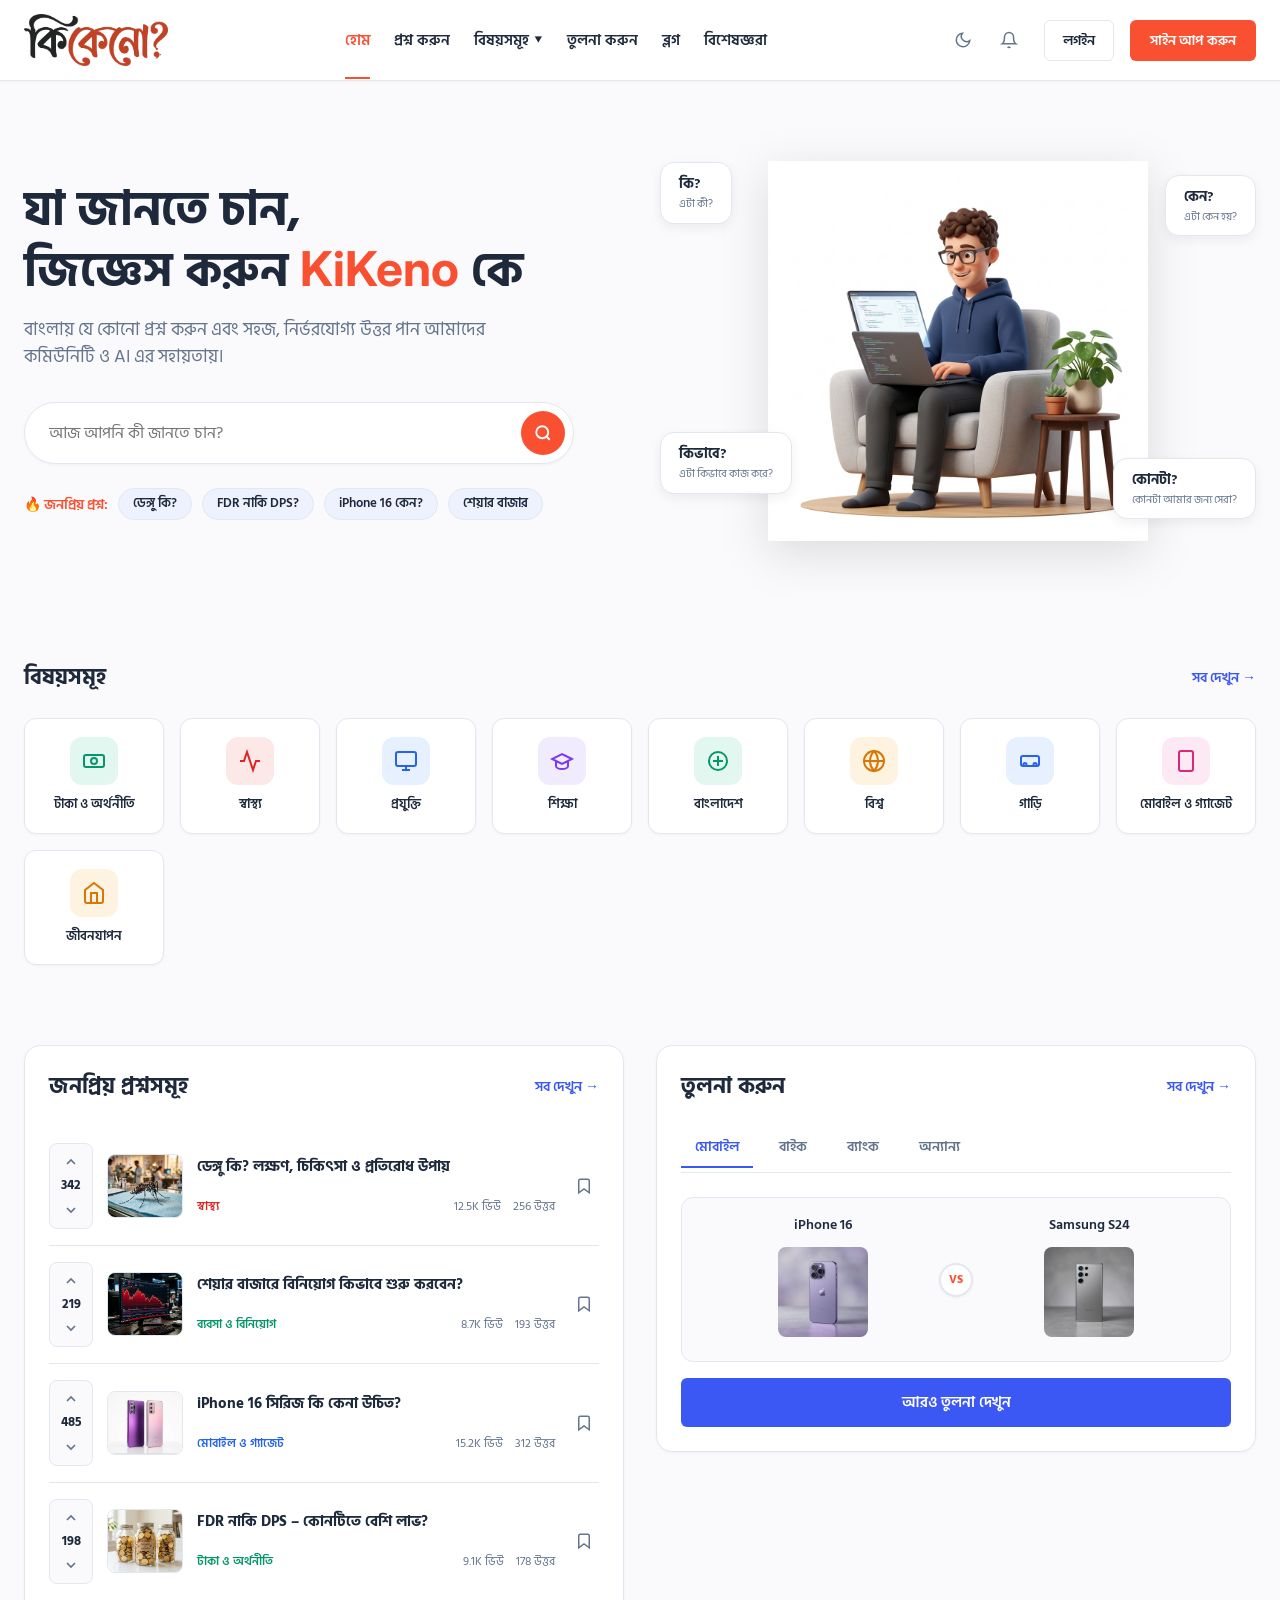
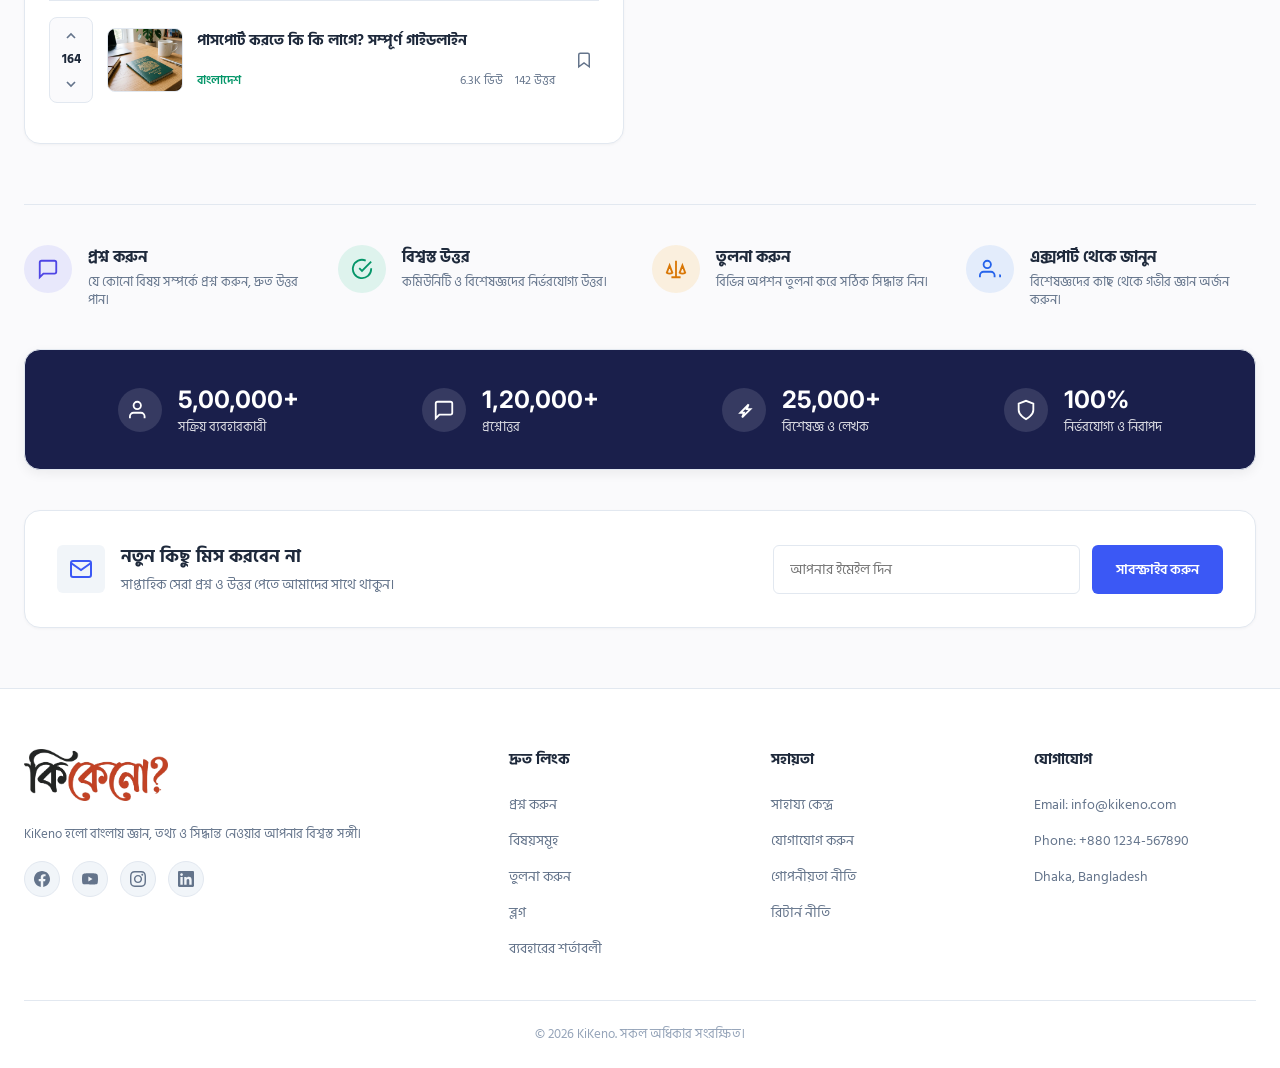
==== index.html @ 49755e03 "feat: add dark mode support, refactor CSS variables, and update UI components" ====
<!DOCTYPE html>
<html lang="bn" data-theme="light">
<head>
  <meta charset="UTF-8">
  <meta name="viewport" content="width=device-width, initial-scale=1.0">
  <title>KiKeno - যা জানতে চান, জিজ্ঞেস করুন</title>
  <meta name="description" content="বাংলায় যে কোনো প্রশ্ন করুন এবং সহজ, নির্ভরযোগ্য উত্তর পান আমাদের কমিউনিটি ও AI এর সহায়তায়।">
  
  <link rel="preconnect" href="https://fonts.googleapis.com">
  <link rel="preconnect" href="https://fonts.gstatic.com" crossorigin>
  <link href="https://fonts.googleapis.com/css2?family=Hind+Siliguri:wght@400;500;600;700&family=Inter:wght@400;500;600;700&display=swap" rel="stylesheet">
  
  <style>
    :root {
      --primary-brand: #F95031;
      --primary-hover: #E03B1E;
      --primary-blue: #3B58F5;
      --primary-blue-hover: #2944DB;
      --dark-blue: #1A1F4B;
      --text-main: #1E293B;
      --text-muted: #64748B;
      --text-light: #94A3B8;
      --bg-page: #FAFAFC;
      --card-bg: #FFFFFF;
      --border-color: #E2E8F0;
      --font-bn: 'Hind Siliguri', sans-serif;
      --font-en: 'Inter', sans-serif;
      --shadow-sm: 0 1px 3px rgba(0,0,0,0.04);
      --shadow-md: 0 4px 12px rgba(0,0,0,0.06);
      --shadow-lg: 0 10px 25px rgba(0,0,0,0.08);
      --radius-sm: 6px;
      --radius-md: 12px;
      --radius-lg: 16px;
      --transition: all 0.2s ease-in-out;
      --hover-bg: #F1F5F9;
      --input-bg: #FFFFFF;
      --tag-bg: #EEF2FF;
      --tag-hover: #E0E7FF;
      --stat-banner-bg: #1A1F4B;
      --stat-banner-text: #FFFFFF;
    }

    [data-theme="dark"] {
      --primary-brand: #FF6B4A;
      --primary-hover: #F95031;
      --primary-blue: #5B75FF;
      --primary-blue-hover: #3B58F5;
      --dark-blue: #0F172A;
      --text-main: #F8FAFC;
      --text-muted: #94A3B8;
      --text-light: #64748B;
      --bg-page: #0B0F19;
      --card-bg: #151D2A;
      --border-color: #243044;
      --shadow-sm: 0 1px 3px rgba(0,0,0,0.2);
      --shadow-md: 0 4px 12px rgba(0,0,0,0.3);
      --shadow-lg: 0 10px 25px rgba(0,0,0,0.4);
      --hover-bg: #1E293B;
      --input-bg: #111827;
      --tag-bg: #1E293B;
      --tag-hover: #334155;
      --stat-banner-bg: #0F172A;
      --stat-banner-text: #F8FAFC;
    }

    * { box-sizing: border-box; margin: 0; padding: 0; }

    body {
      font-family: var(--font-bn);
      background-color: var(--bg-page);
      color: var(--text-main);
      line-height: 1.5;
      overflow-x: hidden;
      -webkit-font-smoothing: antialiased;
      transition: background-color 0.3s ease, color 0.3s ease;
    }

    .container {
      max-width: 1280px;
      margin: 0 auto;
      padding: 0 24px;
    }

    /* Focus visible accessibility */
    :focus-visible {
      outline: 2px solid var(--primary-brand);
      outline-offset: 2px;
    }

    /* Navbar */
    header {
      background: var(--card-bg);
      border-bottom: 1px solid var(--border-color);
      position: sticky;
      top: 0;
      z-index: 100;
      box-shadow: var(--shadow-sm);
      transition: background-color 0.3s ease, border-color 0.3s ease;
    }

    .nav-inner {
      display: flex;
      justify-content: space-between;
      align-items: center;
      height: 80px;
    }

    .logo-area { 
      display: inline-flex; 
      align-items: center;
      text-decoration: none;
    }
    .logo-area img {
      height: 52px;
      width: auto;
      display: block;
      transition: filter 0.4s ease;
    }
    [data-theme="dark"] .logo-area img {
      filter: brightness(0) invert(1);
    }

    .nav-links {
      display: flex;
      gap: 24px;
      list-style: none;
      align-items: center;
    }

    .nav-links a {
      text-decoration: none;
      color: var(--text-main);
      font-weight: 600;
      font-size: 15px;
      padding: 8px 0;
      position: relative;
      transition: var(--transition);
    }
    .nav-links a:hover {
      color: var(--primary-brand);
    }
    
    .nav-links a.active { 
      color: var(--primary-brand); 
    }
    .nav-links a.active::after {
      content: '';
      position: absolute;
      bottom: -18px;
      left: 0;
      right: 0;
      height: 2px;
      background-color: var(--primary-brand);
    }

    .nav-actions { display: flex; align-items: center; gap: 16px; }
    .nav-icons { display: flex; gap: 8px; color: var(--text-muted); }
    
    .icon-btn {
      background: transparent;
      border: none;
      color: var(--text-muted);
      cursor: pointer;
      display: grid;
      place-items: center;
      width: 38px;
      height: 38px;
      border-radius: 50%;
      transition: var(--transition);
    }
    .icon-btn:hover {
      background: var(--hover-bg);
      color: var(--text-main);
    }

    .btn-login {
      background: transparent; 
      border: 1px solid var(--border-color);
      padding: 8px 18px; 
      border-radius: var(--radius-sm); 
      font-family: var(--font-bn); 
      font-weight: 600; 
      font-size: 14px;
      color: var(--text-main);
      cursor: pointer;
      transition: var(--transition);
    }
    .btn-login:hover {
      background: var(--hover-bg);
      border-color: #CBD5E1;
    }

    .btn-signup {
      background: var(--primary-brand); 
      color: #fff; 
      border: none;
      padding: 9px 20px; 
      border-radius: var(--radius-sm); 
      font-family: var(--font-bn); 
      font-weight: 600; 
      font-size: 14px;
      cursor: pointer;
      transition: var(--transition);
    }
    .btn-signup:hover {
      background: var(--primary-hover);
      transform: translateY(-1px);
      box-shadow: 0 4px 10px rgba(249, 80, 49, 0.25);
    }

    .mobile-menu-btn {
      display: none;
      background: transparent;
      border: none;
      font-size: 24px;
      color: var(--text-main);
      cursor: pointer;
      padding: 6px;
      border-radius: var(--radius-sm);
    }
    .mobile-menu-btn:hover {
      background: var(--hover-bg);
    }

    .mobile-nav-buttons {
      display: none;
      width: 100%;
      flex-direction: column;
      gap: 10px;
      margin-top: 12px;
      padding-top: 12px;
      border-top: 1px solid var(--border-color);
    }
    .mobile-nav-buttons button {
      width: 100%;
    }

    /* Hero Section */
    .hero {
      padding: 60px 0;
      display: flex;
      align-items: center;
      gap: 40px;
    }

    .hero-content { flex: 1; }
    .hero-title { 
      font-size: 48px; 
      font-weight: 700; 
      line-height: 1.2; 
      margin-bottom: 16px; 
      color: var(--text-main);
    }
    .hero-title span { color: var(--primary-brand); font-family: var(--font-en); }
    .hero-subtitle { font-size: 18px; color: var(--text-muted); margin-bottom: 32px; max-width: 480px; }

    .search-box {
      background: var(--card-bg);
      border: 1px solid var(--border-color);
      border-radius: 50px;
      padding: 8px 8px 8px 24px;
      display: flex;
      align-items: center;
      box-shadow: var(--shadow-sm);
      margin-bottom: 24px;
      max-width: 550px;
      transition: var(--transition);
    }
    .search-box:focus-within {
      border-color: var(--primary-brand);
      box-shadow: 0 0 0 3px rgba(249, 80, 49, 0.2);
    }
    .search-box input {
      flex: 1; border: none; outline: none; font-size: 16px; font-family: var(--font-bn); color: var(--text-main);
      background: transparent;
    }
    .search-box button {
      background: var(--primary-brand); 
      width: 44px; 
      height: 44px; 
      border-radius: 50%; 
      border: none; 
      color: #fff; 
      cursor: pointer;
      display: grid; 
      place-items: center;
      transition: var(--transition);
    }
    .search-box button:hover {
      background: var(--primary-hover);
    }

    .trending-tags { display: flex; align-items: center; gap: 10px; font-size: 14px; font-weight: 600; flex-wrap: wrap; }
    .trending-tags span { color: var(--primary-brand); display: flex; align-items: center; gap: 4px; }
    .tag { 
      background: var(--tag-bg); 
      color: var(--text-main); 
      padding: 5px 14px; 
      border-radius: 20px; 
      text-decoration: none; 
      font-size: 13px; 
      transition: var(--transition);
      border: 1px solid var(--border-color);
    }
    .tag:hover {
      background: var(--tag-hover);
      color: var(--primary-blue);
      border-color: var(--primary-blue);
    }

    /* Hero 3D Illustration & Floating Bubbles */
    .hero-image {
      flex: 1;
      position: relative;
      height: 420px;
      display: flex;
      justify-content: center;
      align-items: center;
      width: 100%;
    }
    
    .hero-character-img {
      max-height: 380px;
      width: auto;
      max-width: 100%;
      object-fit: contain;
      z-index: 1;
      filter: drop-shadow(0 12px 24px rgba(0,0,0,0.12));
    }

    .floating-bubble {
      position: absolute; 
      background: var(--card-bg); 
      color: var(--text-main);
      padding: 10px 18px; 
      border-radius: 14px; 
      box-shadow: var(--shadow-md); 
      font-weight: 700; 
      font-size: 14px;
      border: 1px solid var(--border-color);
      z-index: 2;
      animation: float 4s ease-in-out infinite alternate;
    }
    @keyframes float {
      0% { transform: translateY(0px); }
      100% { transform: translateY(-8px); }
    }
    .bubble-1 { top: 5%; left: 0%; animation-delay: 0s; }
    .bubble-2 { top: 8%; right: 0%; animation-delay: 1s; }
    .bubble-3 { bottom: 16%; left: 0%; animation-delay: 2s; }
    .bubble-4 { bottom: 10%; right: 0%; animation-delay: 1.5s; }
    .bubble-sub { display: block; font-size: 11px; font-weight: 400; color: var(--text-muted); margin-top: 2px; }

    /* Section Headers */
    .section-header { display: flex; justify-content: space-between; align-items: center; margin-bottom: 24px; }
    .section-title { font-size: 22px; font-weight: 700; color: var(--text-main); }
    .view-all { 
      color: var(--primary-blue); 
      text-decoration: none; 
      font-size: 14px; 
      font-weight: 600; 
      transition: var(--transition);
      display: flex;
      align-items: center;
      gap: 4px;
    }
    .view-all:hover { color: var(--primary-blue-hover); transform: translateX(3px); }

    /* Subject Categories */
    .categories { padding: 40px 0; }
    .category-grid {
      display: grid; 
      grid-template-columns: repeat(auto-fill, minmax(125px, 1fr)); 
      gap: 16px;
    }
    .cat-card {
      background: var(--card-bg); 
      border: 1px solid var(--border-color); 
      border-radius: var(--radius-md); 
      padding: 18px 10px; 
      text-align: center; 
      text-decoration: none; 
      color: var(--text-main); 
      display: flex; 
      flex-direction: column; 
      align-items: center; 
      gap: 10px; 
      font-size: 13px; 
      font-weight: 600; 
      box-shadow: var(--shadow-sm);
      transition: var(--transition);
    }
    .cat-card:hover {
      transform: translateY(-4px);
      box-shadow: var(--shadow-md);
      border-color: var(--primary-brand);
    }
    .cat-icon { 
      width: 48px; 
      height: 48px; 
      display: grid; 
      place-items: center; 
      border-radius: 12px; 
      transition: var(--transition);
    }

    /* Main Grid: Questions + Compare */
    .main-grid {
      display: grid; 
      grid-template-columns: 1fr 1fr; 
      gap: 32px; 
      padding: 40px 0;
      align-items: start;
    }
    .panel { 
      background: var(--card-bg); 
      border: 1px solid var(--border-color); 
      border-radius: var(--radius-lg); 
      padding: 24px; 
      box-shadow: var(--shadow-sm);
      transition: background-color 0.3s ease, border-color 0.3s ease;
    }

    /* Upvote / Downvote Component */
    .vote-box {
      display: flex;
      flex-direction: column;
      align-items: center;
      justify-content: center;
      background: var(--bg-page);
      border: 1px solid var(--border-color);
      border-radius: 8px;
      padding: 6px 6px;
      min-width: 44px;
      flex-shrink: 0;
    }
    .vote-btn {
      background: transparent;
      border: none;
      color: var(--text-muted);
      cursor: pointer;
      padding: 4px;
      display: flex;
      align-items: center;
      justify-content: center;
      border-radius: 4px;
      transition: var(--transition);
    }
    .vote-btn:hover { background: var(--hover-bg); color: var(--primary-brand); }
    .vote-btn.voted-up { color: var(--primary-brand); }
    .vote-btn.voted-down { color: var(--primary-blue); }
    .vote-count {
      font-size: 13px;
      font-weight: 700;
      color: var(--text-main);
      margin: 2px 0;
    }

    /* Popular Questions List */
    .question-list { display: flex; flex-direction: column; }
    .question-item {
      display: flex; 
      gap: 14px; 
      padding: 16px 0; 
      border-bottom: 1px solid var(--border-color);
      align-items: center;
    }
    .question-item:last-child { border-bottom: none; }
    .q-img { 
      width: 76px; 
      height: 64px; 
      border-radius: 8px; 
      flex-shrink: 0; 
      object-fit: cover;
      border: 1px solid var(--border-color);
    }
    .q-content { flex: 1; display: flex; flex-direction: column; justify-content: space-between; min-height: 60px; }
    .q-title { 
      font-size: 15px; 
      font-weight: 700; 
      margin-bottom: 6px; 
      color: var(--text-main); 
      text-decoration: none;
      line-height: 1.4;
      transition: var(--transition);
    }
    .q-title:hover { color: var(--primary-brand); }
    .q-meta { display: flex; justify-content: space-between; align-items: center; font-size: 12px; color: var(--text-muted); }
    .q-category { font-weight: 600; }
    .q-stats { display: flex; gap: 12px; }
    .q-bookmark {
      background: transparent;
      border: none;
      color: var(--text-muted);
      cursor: pointer;
      padding: 6px;
      border-radius: 50%;
      transition: var(--transition);
      display: grid;
      place-items: center;
    }
    .q-bookmark:hover, .q-bookmark.bookmarked { color: var(--primary-brand); background: var(--hover-bg); }

    /* Compare Section */
    .compare-tabs { 
      display: flex; 
      gap: 12px; 
      border-bottom: 1px solid var(--border-color); 
      margin-bottom: 24px; 
      overflow-x: auto;
      padding-bottom: 4px;
    }
    .tab { 
      padding: 8px 14px; 
      font-size: 14px; 
      font-weight: 600; 
      color: var(--text-muted); 
      cursor: pointer; 
      background: transparent;
      border: none;
      border-bottom: 2px solid transparent;
      transition: var(--transition);
      white-space: nowrap;
      font-family: var(--font-bn);
    }
    .tab.active { 
      color: var(--primary-blue); 
      border-bottom-color: var(--primary-blue); 
    }
    .tab:hover:not(.active) {
      color: var(--text-main);
    }

    .compare-tab-content { display: none; }
    .compare-tab-content.active { display: block; }

    .compare-grid { display: grid; grid-template-columns: 1fr 1fr; gap: 16px; position: relative; }
    .compare-card { display: flex; flex-direction: column; align-items: center; text-align: center; }
    .compare-title { font-size: 14px; font-weight: 600; margin-bottom: 12px; color: var(--text-main); }
    .c-img { 
      width: 90px; 
      height: 90px; 
      object-fit: contain; 
      border-radius: 8px; 
      margin-bottom: 8px; 
    }
    .c-icon-box {
      width: 76px;
      height: 76px;
      background: var(--hover-bg);
      border-radius: 14px;
      display: grid;
      place-items: center;
      margin-bottom: 8px;
      color: var(--primary-blue);
      border: 1px solid var(--border-color);
    }
    
    .vs-badge {
      position: absolute; 
      left: 50%; 
      top: 50%; 
      transform: translate(-50%, -50%);
      width: 34px; 
      height: 34px; 
      background: var(--card-bg); 
      border-radius: 50%; 
      display: grid; 
      place-items: center; 
      font-size: 12px; 
      font-weight: 700; 
      color: var(--primary-brand); 
      border: 2px solid var(--border-color);
      z-index: 2;
      box-shadow: var(--shadow-sm);
    }
    
    .compare-row { 
      position: relative; 
      border: 1px solid var(--border-color); 
      border-radius: var(--radius-md); 
      padding: 16px; 
      background: var(--bg-page); 
      margin-bottom: 16px;
    }
    
    .btn-full-width {
      width: 100%; 
      background: var(--primary-blue); 
      color: #fff; 
      padding: 12px; 
      border: none; 
      border-radius: var(--radius-sm); 
      font-weight: 600; 
      font-family: var(--font-bn); 
      cursor: pointer; 
      font-size: 15px;
      transition: var(--transition);
    }
    .btn-full-width:hover {
      background: var(--primary-blue-hover);
    }

    /* Features 4-col */
    .features-banner { 
      display: grid; 
      grid-template-columns: repeat(4, 1fr); 
      gap: 24px; 
      padding: 40px 0; 
      border-top: 1px solid var(--border-color); 
      margin-top: 20px;
    }
    .feature-item { display: flex; gap: 16px; align-items: flex-start; }
    .f-icon { 
      width: 48px; 
      height: 48px; 
      flex-shrink: 0; 
      border-radius: 50%; 
      display: grid; 
      place-items: center; 
    }
    .f-text h4 { font-size: 16px; font-weight: 700; margin-bottom: 4px; color: var(--text-main); }
    .f-text p { font-size: 13px; color: var(--text-muted); line-height: 1.4; }

    /* Dark Stats Banner */
    .stats-banner { 
      background: var(--stat-banner-bg); 
      border-radius: var(--radius-lg); 
      padding: 32px; 
      display: flex; 
      justify-content: space-around; 
      color: var(--stat-banner-text); 
      margin-bottom: 40px; 
      border: 1px solid var(--border-color);
      box-shadow: var(--shadow-md);
    }
    .stat-item { display: flex; align-items: center; gap: 16px; }
    .stat-icon { 
      width: 44px; 
      height: 44px; 
      background: rgba(255,255,255,0.12); 
      border-radius: 50%; 
      display: grid; 
      place-items: center; 
      color: #FFF;
    }
    .stat-info h3 { font-family: var(--font-en); font-size: 24px; font-weight: 700; color: #FFF; }
    .stat-info p { font-size: 13px; opacity: 0.85; }

    /* Newsletter */
    .newsletter-box { 
      background: var(--card-bg); 
      border: 1px solid var(--border-color); 
      border-radius: var(--radius-lg); 
      padding: 32px; 
      display: flex; 
      justify-content: space-between; 
      align-items: center; 
      margin-bottom: 60px; 
      box-shadow: var(--shadow-sm); 
    }
    .news-left { display: flex; gap: 16px; align-items: center; }
    .news-icon { 
      width: 48px; 
      height: 48px; 
      background: var(--hover-bg); 
      border-radius: var(--radius-sm); 
      display: grid; 
      place-items: center; 
      color: var(--primary-blue); 
    }
    .news-left h4 { font-size: 18px; font-weight: 700; margin-bottom: 4px; color: var(--text-main); }
    .news-left p { font-size: 14px; color: var(--text-muted); }
    .news-form { display: flex; gap: 12px; width: 450px; }
    .news-form input { 
      flex: 1; 
      padding: 12px 16px; 
      border: 1px solid var(--border-color); 
      border-radius: var(--radius-sm); 
      font-family: var(--font-bn); 
      outline: none; 
      font-size: 14px;
      background: var(--input-bg);
      color: var(--text-main);
    }
    .news-form input:focus {
      border-color: var(--primary-blue);
    }
    .news-form button { 
      background: var(--primary-blue); 
      color: #fff; 
      padding: 0 24px; 
      border: none; 
      border-radius: var(--radius-sm); 
      font-weight: 600; 
      cursor: pointer; 
      font-family: var(--font-bn);
      font-size: 14px;
      transition: var(--transition);
    }
    .news-form button:hover {
      background: var(--primary-blue-hover);
    }

    /* Footer */
    footer { padding: 60px 0 24px 0; border-top: 1px solid var(--border-color); background: var(--card-bg); }
    .footer-grid { display: grid; grid-template-columns: 2fr 1fr 1fr 1fr; gap: 40px; margin-bottom: 40px; }
    .footer-desc { font-size: 13px; color: var(--text-muted); margin: 16px 0; line-height: 1.6; }
    .social-icons { display: flex; gap: 12px; }
    .social-btn { 
      width: 36px; 
      height: 36px; 
      background: var(--hover-bg); 
      border-radius: 50%; 
      display: grid;
      place-items: center;
      color: var(--text-muted);
      text-decoration: none;
      transition: var(--transition);
      border: 1px solid var(--border-color);
    }
    .social-btn.fb:hover { background: #1877F2; color: #FFF; border-color: #1877F2; }
    .social-btn.yt:hover { background: #FF0000; color: #FFF; border-color: #FF0000; }
    .social-btn.ig:hover { background: #E4405F; color: #FFF; border-color: #E4405F; }
    .social-btn.li:hover { background: #0A66C2; color: #FFF; border-color: #0A66C2; }
    
    .footer-col h5 { font-size: 15px; font-weight: 700; margin-bottom: 20px; color: var(--text-main); }
    .footer-col ul { list-style: none; display: flex; flex-direction: column; gap: 12px; }
    .footer-col a { text-decoration: none; color: var(--text-muted); font-size: 14px; transition: var(--transition); }
    .footer-col a:hover { color: var(--primary-brand); }
    .footer-bottom { text-align: center; border-top: 1px solid var(--border-color); padding-top: 24px; font-size: 13px; color: var(--text-light); }

    /* Media Queries for Mobile Responsiveness */
    @media (max-width: 1024px) {
      .main-grid { grid-template-columns: 1fr; }
      .features-banner { grid-template-columns: repeat(2, 1fr); }
      .stats-banner { flex-wrap: wrap; gap: 24px; justify-content: center; }
      .footer-grid { grid-template-columns: 1fr 1fr; }
    }

    @media (max-width: 768px) {
      .mobile-menu-btn { display: block; }
      .nav-actions .btn-login,
      .nav-actions .btn-signup {
        display: none;
      }
      .mobile-nav-buttons { display: flex; }

      .nav-links {
        display: none;
        position: absolute;
        top: 80px;
        left: 0;
        right: 0;
        background: var(--card-bg);
        flex-direction: column;
        padding: 20px 24px;
        border-bottom: 1px solid var(--border-color);
        box-shadow: var(--shadow-md);
        gap: 16px;
        align-items: flex-start;
      }
      .nav-links.show { display: flex; }
      .nav-links a.active::after { display: none; }

      .hero { flex-direction: column; text-align: center; gap: 32px; padding: 40px 0; }
      .hero-title { font-size: 34px; }
      .hero-subtitle { margin: 0 auto 24px; font-size: 16px; }
      .search-box { margin: 0 auto 20px; width: 100%; }
      .trending-tags { justify-content: center; }
      
      .hero-image { width: 100%; height: 320px; }
      .hero-character-img { max-height: 280px; }

      .features-banner { grid-template-columns: 1fr; }

      .newsletter-box { flex-direction: column; gap: 20px; text-align: center; }
      .news-left { flex-direction: column; }
      .news-form { width: 100%; flex-direction: column; }

      .footer-grid { grid-template-columns: 1fr; gap: 32px; }
    }
  </style>
</head>
<body>

  <header>
    <div class="container nav-inner">
      <a href="#" class="logo-area" aria-label="KiKeno হোম">
        <img src="assets/images/logo.png" alt="কিকেনো">
      </a>

      <ul class="nav-links" id="navMenu">
        <li><a href="#" class="active">হোম</a></li>
        <li><a href="#">প্রশ্ন করুন</a></li>
        <li><a href="#">বিষয়সমূহ ▾</a></li>
        <li><a href="#">তুলনা করুন</a></li>
        <li><a href="#">ব্লগ</a></li>
        <li><a href="#">বিশেষজ্ঞরা</a></li>
        
        <li class="mobile-nav-buttons">
          <button class="btn-login">লগইন</button>
          <button class="btn-signup">সাইন আপ করুন</button>
        </li>
      </ul>

      <div class="nav-actions">
        <div class="nav-icons">
          <button class="icon-btn" id="themeToggle" aria-label="ডার্ক মোড টগল করুন" title="ডার্ক মোড">
            <!-- Moon Icon (Default Light) -->
            <svg id="moonIcon" width="18" height="18" viewBox="0 0 24 24" fill="none" stroke="currentColor" stroke-width="2"><path d="M21 12.79A9 9 0 1111.21 3 7 7 0 0021 12.79z"/></svg>
            <!-- Sun Icon (Hidden initially) -->
            <svg id="sunIcon" style="display:none;" width="18" height="18" viewBox="0 0 24 24" fill="none" stroke="currentColor" stroke-width="2"><circle cx="12" cy="12" r="5"/><path d="M12 1v2M12 21v2M4.22 4.22l1.42 1.42M18.36 18.36l1.42 1.42M1 12h2M21 12h2M4.22 19.78l1.42-1.42M18.36 5.64l1.42-1.42"/></svg>
          </button>
          <button class="icon-btn" aria-label="নোটিফিকেশন">
            <svg width="18" height="18" viewBox="0 0 24 24" fill="none" stroke="currentColor" stroke-width="2"><path d="M18 8A6 6 0 006 8c0 7-3 9-3 9h18s-3-2-3-9M13.73 21a2 2 0 01-3.46 0"/></svg>
          </button>
        </div>
        <button class="btn-login">লগইন</button>
        <button class="btn-signup">সাইন আপ করুন</button>
        
        <button class="mobile-menu-btn" id="menuToggle" aria-label="মেনু টগল করুন">
          <svg width="24" height="24" viewBox="0 0 24 24" fill="none" stroke="currentColor" stroke-width="2"><path d="M4 6h16M4 12h16M4 18h16"/></svg>
        </button>
      </div>
    </div>
  </header>

  <main class="container">
    
    <section class="hero">
      <div class="hero-content">
        <h1 class="hero-title">যা জানতে চান,<br>জিজ্ঞেস করুন <span>KiKeno</span> কে</h1>
        <p class="hero-subtitle">বাংলায় যে কোনো প্রশ্ন করুন এবং সহজ, নির্ভরযোগ্য উত্তর পান আমাদের কমিউনিটি ও AI এর সহায়তায়।</p>
        
        <form class="search-box" action="#" method="GET" role="search" onsubmit="event.preventDefault();">
          <input type="text" placeholder="আজ আপনি কী জানতে চান?" aria-label="অনুসন্ধান করুন">
          <button type="submit" aria-label="খুঁজুন">
            <svg width="18" height="18" viewBox="0 0 24 24" fill="none" stroke="currentColor" stroke-width="2.5"><circle cx="11" cy="11" r="8"/><path d="M21 21l-4.35-4.35"/></svg>
          </button>
        </form>

        <div class="trending-tags">
          <span>🔥 জনপ্রিয় প্রশ্ন:</span>
          <a href="#" class="tag">ডেঙ্গু কি?</a>
          <a href="#" class="tag">FDR নাকি DPS?</a>
          <a href="#" class="tag">iPhone 16 কেন?</a>
          <a href="#" class="tag">শেয়ার বাজার</a>
        </div>
      </div>

      <div class="hero-image">
        <img src="assets/images/hero_character.png" alt="KiKeno Forum Illustration" class="hero-character-img">
        <div class="floating-bubble bubble-1">কি? <span class="bubble-sub">এটা কী?</span></div>
        <div class="floating-bubble bubble-2">কেন? <span class="bubble-sub">এটা কেন হয়?</span></div>
        <div class="floating-bubble bubble-3">কিভাবে? <span class="bubble-sub">এটা কিভাবে কাজ করে?</span></div>
        <div class="floating-bubble bubble-4">কোনটা? <span class="bubble-sub">কোনটা আমার জন্য সেরা?</span></div>
      </div>
    </section>

    <section class="categories">
      <div class="section-header">
        <h2 class="section-title">বিষয়সমূহ</h2>
        <a href="#" class="view-all">সব দেখুন →</a>
      </div>
      
      <div class="category-grid">
        <a href="#" class="cat-card">
          <div class="cat-icon" style="color: #059669; background: rgba(16, 185, 129, 0.12);">
            <!-- Money / Economy Icon -->
            <svg width="24" height="24" viewBox="0 0 24 24" fill="none" stroke="currentColor" stroke-width="2"><rect x="2" y="6" width="20" height="12" rx="2"/><circle cx="12" cy="12" r="3"/><path d="M6 12h.01M18 12h.01"/></svg>
          </div>
          টাকা ও অর্থনীতি
        </a>
        
        <a href="#" class="cat-card">
          <div class="cat-icon" style="color: #DC2626; background: rgba(239, 68, 68, 0.12);">
            <!-- Health Pulse Icon -->
            <svg width="24" height="24" viewBox="0 0 24 24" fill="none" stroke="currentColor" stroke-width="2"><path d="M22 12h-4l-3 9L9 3l-3 9H2"/></svg>
          </div>
          স্বাস্থ্য
        </a>

        <a href="#" class="cat-card">
          <div class="cat-icon" style="color: #2563EB; background: rgba(59, 130, 246, 0.12);">
            <!-- Tech / Code Icon -->
            <svg width="24" height="24" viewBox="0 0 24 24" fill="none" stroke="currentColor" stroke-width="2"><rect x="2" y="3" width="20" height="14" rx="2"/><path d="M8 21h8M12 17v4"/></svg>
          </div>
          প্রযুক্তি
        </a>

        <a href="#" class="cat-card">
          <div class="cat-icon" style="color: #7C3AED; background: rgba(139, 92, 246, 0.12);">
            <!-- Education Cap Icon -->
            <svg width="24" height="24" viewBox="0 0 24 24" fill="none" stroke="currentColor" stroke-width="2"><path d="M22 10L12 5 2 10l10 5 10-5zM6 12.5V17c0 1.66 2.69 3 6 3s6-1.34 6-3v-4.5"/></svg>
          </div>
          শিক্ষা
        </a>

        <a href="#" class="cat-card">
          <div class="cat-icon" style="color: #059669; background: rgba(16, 185, 129, 0.12);">
            <!-- Bangladesh Landmark / Map Icon -->
            <svg width="24" height="24" viewBox="0 0 24 24" fill="none" stroke="currentColor" stroke-width="2"><circle cx="12" cy="12" r="9"/><path d="M12 7v10M7 12h10"/></svg>
          </div>
          বাংলাদেশ
        </a>

        <a href="#" class="cat-card">
          <div class="cat-icon" style="color: #D97706; background: rgba(245, 158, 11, 0.12);">
            <!-- Globe Icon -->
            <svg width="24" height="24" viewBox="0 0 24 24" fill="none" stroke="currentColor" stroke-width="2"><circle cx="12" cy="12" r="10"/><path d="M2 12h20M12 2a15.3 15.3 0 014 10 15.3 15.3 0 01-4 10 15.3 15.3 0 01-4-10 15.3 15.3 0 014-10z"/></svg>
          </div>
          বিশ্ব
        </a>

        <a href="#" class="cat-card">
          <div class="cat-icon" style="color: #2563EB; background: rgba(59, 130, 246, 0.12);">
            <!-- Automobile Car Icon -->
            <svg width="24" height="24" viewBox="0 0 24 24" fill="none" stroke="currentColor" stroke-width="2"><path d="M5 17h14M5 17a2 2 0 01-2-2V9a2 2 0 012-2h14a2 2 0 012 2v6a2 2 0 01-2 2M7 17a1.5 1.5 0 100-3 1.5 1.5 0 000 3zm10 0a1.5 1.5 0 100-3 1.5 1.5 0 000 3z"/></svg>
          </div>
          গাড়ি
        </a>

        <a href="#" class="cat-card">
          <div class="cat-icon" style="color: #DB2777; background: rgba(236, 72, 153, 0.12);">
            <!-- Smartphone Icon -->
            <svg width="24" height="24" viewBox="0 0 24 24" fill="none" stroke="currentColor" stroke-width="2"><rect x="5" y="2" width="14" height="20" rx="2"/><path d="M12 18h.01"/></svg>
          </div>
          মোবাইল ও গ্যাজেট
        </a>

        <a href="#" class="cat-card">
          <div class="cat-icon" style="color: #D97706; background: rgba(245, 158, 11, 0.12);">
            <!-- Lifestyle Home Icon -->
            <svg width="24" height="24" viewBox="0 0 24 24" fill="none" stroke="currentColor" stroke-width="2"><path d="M3 9l9-7 9 7v11a2 2 0 01-2 2H5a2 2 0 01-2-2z"/><path d="M9 22V12h6v10"/></svg>
          </div>
          জীবনযাপন
        </a>
      </div>
    </section>

    <section class="main-grid">
      
      <div class="panel">
        <div class="section-header">
          <h2 class="section-title">জনপ্রিয় প্রশ্নসমূহ</h2>
          <a href="#" class="view-all">সব দেখুন →</a>
        </div>
        
        <div class="question-list">
          <!-- Question 1 -->
          <div class="question-item">
            <div class="vote-box">
              <button class="vote-btn btn-upvote" aria-label="আপভোট করুন">
                <svg width="16" height="16" viewBox="0 0 24 24" fill="none" stroke="currentColor" stroke-width="2.5"><path d="M18 15l-6-6-6 6"/></svg>
              </button>
              <span class="vote-count">342</span>
              <button class="vote-btn btn-downvote" aria-label="ডাউনভোট করুন">
                <svg width="16" height="16" viewBox="0 0 24 24" fill="none" stroke="currentColor" stroke-width="2.5"><path d="M6 9l6 6 6-6"/></svg>
              </button>
            </div>
            
            <img src="assets/images/thumb_dengue.png" alt="ডেঙ্গু কি" class="q-img">
            <div class="q-content">
              <a href="#" class="q-title">ডেঙ্গু কি? লক্ষণ, চিকিৎসা ও প্রতিরোধ উপায়</a>
              <div class="q-meta">
                <span class="q-category" style="color:#DC2626;">স্বাস্থ্য</span>
                <div class="q-stats">
                  <span>12.5K ভিউ</span>
                  <span>256 উত্তর</span>
                </div>
              </div>
            </div>
            <button class="q-bookmark" aria-label="বুকমার্ক করুন">
              <svg width="18" height="18" viewBox="0 0 24 24" fill="none" stroke="currentColor" stroke-width="2"><path d="M19 21l-7-5-7 5V5a2 2 0 0 1 2-2h10a2 2 0 0 1 2 2z"/></svg>
            </button>
          </div>

          <!-- Question 2 -->
          <div class="question-item">
            <div class="vote-box">
              <button class="vote-btn btn-upvote" aria-label="আপভোট করুন">
                <svg width="16" height="16" viewBox="0 0 24 24" fill="none" stroke="currentColor" stroke-width="2.5"><path d="M18 15l-6-6-6 6"/></svg>
              </button>
              <span class="vote-count">219</span>
              <button class="vote-btn btn-downvote" aria-label="ডাউনভোট করুন">
                <svg width="16" height="16" viewBox="0 0 24 24" fill="none" stroke="currentColor" stroke-width="2.5"><path d="M6 9l6 6 6-6"/></svg>
              </button>
            </div>
            
            <img src="assets/images/thumb_stock_market.png" alt="শেয়ার বাজার" class="q-img">
            <div class="q-content">
              <a href="#" class="q-title">শেয়ার বাজারে বিনিয়োগ কিভাবে শুরু করবেন?</a>
              <div class="q-meta">
                <span class="q-category" style="color:#059669;">ব্যবসা ও বিনিয়োগ</span>
                <div class="q-stats">
                  <span>8.7K ভিউ</span>
                  <span>193 উত্তর</span>
                </div>
              </div>
            </div>
            <button class="q-bookmark" aria-label="বুকমার্ক করুন">
              <svg width="18" height="18" viewBox="0 0 24 24" fill="none" stroke="currentColor" stroke-width="2"><path d="M19 21l-7-5-7 5V5a2 2 0 0 1 2-2h10a2 2 0 0 1 2 2z"/></svg>
            </button>
          </div>

          <!-- Question 3 -->
          <div class="question-item">
            <div class="vote-box">
              <button class="vote-btn btn-upvote" aria-label="আপভোট করুন">
                <svg width="16" height="16" viewBox="0 0 24 24" fill="none" stroke="currentColor" stroke-width="2.5"><path d="M18 15l-6-6-6 6"/></svg>
              </button>
              <span class="vote-count">485</span>
              <button class="vote-btn btn-downvote" aria-label="ডাউনভোট করুন">
                <svg width="16" height="16" viewBox="0 0 24 24" fill="none" stroke="currentColor" stroke-width="2.5"><path d="M6 9l6 6 6-6"/></svg>
              </button>
            </div>
            
            <img src="assets/images/thumb_iphone16.png" alt="iPhone 16" class="q-img">
            <div class="q-content">
              <a href="#" class="q-title">iPhone 16 সিরিজ কি কেনা উচিত?</a>
              <div class="q-meta">
                <span class="q-category" style="color:#2563EB;">মোবাইল ও গ্যাজেট</span>
                <div class="q-stats">
                  <span>15.2K ভিউ</span>
                  <span>312 উত্তর</span>
                </div>
              </div>
            </div>
            <button class="q-bookmark" aria-label="বুকমার্ক করুন">
              <svg width="18" height="18" viewBox="0 0 24 24" fill="none" stroke="currentColor" stroke-width="2"><path d="M19 21l-7-5-7 5V5a2 2 0 0 1 2-2h10a2 2 0 0 1 2 2z"/></svg>
            </button>
          </div>

          <!-- Question 4 -->
          <div class="question-item">
            <div class="vote-box">
              <button class="vote-btn btn-upvote" aria-label="আপভোট করুন">
                <svg width="16" height="16" viewBox="0 0 24 24" fill="none" stroke="currentColor" stroke-width="2.5"><path d="M18 15l-6-6-6 6"/></svg>
              </button>
              <span class="vote-count">198</span>
              <button class="vote-btn btn-downvote" aria-label="ডাউনভোট করুন">
                <svg width="16" height="16" viewBox="0 0 24 24" fill="none" stroke="currentColor" stroke-width="2.5"><path d="M6 9l6 6 6-6"/></svg>
              </button>
            </div>
            
            <img src="assets/images/thumb_fdr_dps.png" alt="FDR vs DPS" class="q-img">
            <div class="q-content">
              <a href="#" class="q-title">FDR নাকি DPS – কোনটিতে বেশি লাভ?</a>
              <div class="q-meta">
                <span class="q-category" style="color:#059669;">টাকা ও অর্থনীতি</span>
                <div class="q-stats">
                  <span>9.1K ভিউ</span>
                  <span>178 উত্তর</span>
                </div>
              </div>
            </div>
            <button class="q-bookmark" aria-label="বুকমার্ক করুন">
              <svg width="18" height="18" viewBox="0 0 24 24" fill="none" stroke="currentColor" stroke-width="2"><path d="M19 21l-7-5-7 5V5a2 2 0 0 1 2-2h10a2 2 0 0 1 2 2z"/></svg>
            </button>
          </div>

          <!-- Question 5 -->
          <div class="question-item">
            <div class="vote-box">
              <button class="vote-btn btn-upvote" aria-label="আপভোট করুন">
                <svg width="16" height="16" viewBox="0 0 24 24" fill="none" stroke="currentColor" stroke-width="2.5"><path d="M18 15l-6-6-6 6"/></svg>
              </button>
              <span class="vote-count">164</span>
              <button class="vote-btn btn-downvote" aria-label="ডাউনভোট করুন">
                <svg width="16" height="16" viewBox="0 0 24 24" fill="none" stroke="currentColor" stroke-width="2.5"><path d="M6 9l6 6 6-6"/></svg>
              </button>
            </div>
            
            <img src="assets/images/thumb_passport.png" alt="পাসপোর্ট নিয়ম" class="q-img">
            <div class="q-content">
              <a href="#" class="q-title">পাসপোর্ট করতে কি কি লাগে? সম্পূর্ণ গাইডলাইন</a>
              <div class="q-meta">
                <span class="q-category" style="color:#059669;">বাংলাদেশ</span>
                <div class="q-stats">
                  <span>6.3K ভিউ</span>
                  <span>142 উত্তর</span>
                </div>
              </div>
            </div>
            <button class="q-bookmark" aria-label="বুকমার্ক করুন">
              <svg width="18" height="18" viewBox="0 0 24 24" fill="none" stroke="currentColor" stroke-width="2"><path d="M19 21l-7-5-7 5V5a2 2 0 0 1 2-2h10a2 2 0 0 1 2 2z"/></svg>
            </button>
          </div>
        </div>
      </div>

      <div class="panel">
        <div class="section-header">
          <h2 class="section-title">তুলনা করুন</h2>
          <a href="#" class="view-all">সব দেখুন →</a>
        </div>

        <div class="compare-tabs" role="tablist">
          <button class="tab active" role="tab" aria-selected="true" data-tab="mobile">মোবাইল</button>
          <button class="tab" role="tab" aria-selected="false" data-tab="bike">বাইক</button>
          <button class="tab" role="tab" aria-selected="false" data-tab="bank">ব্যাংক</button>
          <button class="tab" role="tab" aria-selected="false" data-tab="other">অন্যান্য</button>
        </div>

        <!-- Mobile Comparisons -->
        <div class="compare-tab-content active" id="compare-mobile">
          <div class="compare-row">
            <div class="compare-grid">
              <div class="compare-card">
                <h3 class="compare-title">iPhone 16</h3>
                <img src="assets/images/compare_iphone16.png" alt="iPhone 16" class="c-img">
              </div>
              <div class="vs-badge">VS</div>
              <div class="compare-card">
                <h3 class="compare-title">Samsung S24</h3>
                <img src="assets/images/compare_samsung24.png" alt="Samsung S24" class="c-img">
              </div>
            </div>
          </div>
        </div>

        <!-- Bike Comparisons -->
        <div class="compare-tab-content" id="compare-bike">
          <div class="compare-row">
            <div class="compare-grid">
              <div class="compare-card">
                <h3 class="compare-title">Yamaha R15 V4</h3>
                <div class="c-icon-box">
                  <svg width="32" height="32" viewBox="0 0 24 24" fill="none" stroke="currentColor" stroke-width="2"><circle cx="5.5" cy="17.5" r="3.5"/><circle cx="18.5" cy="17.5" r="3.5"/><path d="M15 6h-5l-3 6h7M12 12l2 5M18.5 17.5L14 8"/></svg>
                </div>
              </div>
              <div class="vs-badge">VS</div>
              <div class="compare-card">
                <h3 class="compare-title">Suzuki GSX-R150</h3>
                <div class="c-icon-box">
                  <svg width="32" height="32" viewBox="0 0 24 24" fill="none" stroke="currentColor" stroke-width="2"><circle cx="5.5" cy="17.5" r="3.5"/><circle cx="18.5" cy="17.5" r="3.5"/><path d="M15 6h-5l-3 6h7M12 12l2 5M18.5 17.5L14 8"/></svg>
                </div>
              </div>
            </div>
          </div>
        </div>

        <!-- Bank Comparisons -->
        <div class="compare-tab-content" id="compare-bank">
          <div class="compare-row">
            <div class="compare-grid">
              <div class="compare-card">
                <h3 class="compare-title">Fixed Deposit (FDR)</h3>
                <div class="c-icon-box">
                  <svg width="32" height="32" viewBox="0 0 24 24" fill="none" stroke="currentColor" stroke-width="2"><path d="M3 21h18M3 10h18M5 10v11M9 10v11M15 10v11M19 10v11M12 3L2 10h20L12 3z"/></svg>
                </div>
              </div>
              <div class="vs-badge">VS</div>
              <div class="compare-card">
                <h3 class="compare-title">Deposit Scheme (DPS)</h3>
                <div class="c-icon-box">
                  <svg width="32" height="32" viewBox="0 0 24 24" fill="none" stroke="currentColor" stroke-width="2"><rect x="2" y="5" width="20" height="14" rx="2"/><path d="M2 10h20"/></svg>
                </div>
              </div>
            </div>
          </div>
        </div>

        <!-- Other Comparisons -->
        <div class="compare-tab-content" id="compare-other">
          <div class="compare-row">
            <div class="compare-grid">
              <div class="compare-card">
                <h3 class="compare-title">Mac Studio M2</h3>
                <div class="c-icon-box">
                  <svg width="32" height="32" viewBox="0 0 24 24" fill="none" stroke="currentColor" stroke-width="2"><rect x="4" y="4" width="16" height="12" rx="2"/><path d="M2 20h20M12 16v4"/></svg>
                </div>
              </div>
              <div class="vs-badge">VS</div>
              <div class="compare-card">
                <h3 class="compare-title">Custom Windows PC</h3>
                <div class="c-icon-box">
                  <svg width="32" height="32" viewBox="0 0 24 24" fill="none" stroke="currentColor" stroke-width="2"><rect x="5" y="2" width="14" height="20" rx="2"/><path d="M12 18h.01"/></svg>
                </div>
              </div>
            </div>
          </div>
        </div>

        <button class="btn-full-width">আরও তুলনা দেখুন</button>

      </div>
    </section>

    <section class="features-banner">
      <div class="feature-item">
        <div class="f-icon" style="color: #4F46E5; background: rgba(99, 102, 241, 0.12);">
          <svg width="22" height="22" viewBox="0 0 24 24" fill="none" stroke="currentColor" stroke-width="2"><path d="M21 15a2 2 0 01-2 2H7l-4 4V5a2 2 0 012-2h14a2 2 0 012 2z"/></svg>
        </div>
        <div class="f-text">
          <h4>প্রশ্ন করুন</h4>
          <p>যে কোনো বিষয় সম্পর্কে প্রশ্ন করুন, দ্রুত উত্তর পান।</p>
        </div>
      </div>
      
      <div class="feature-item">
        <div class="f-icon" style="color: #059669; background: rgba(16, 185, 129, 0.12);">
          <svg width="22" height="22" viewBox="0 0 24 24" fill="none" stroke="currentColor" stroke-width="2"><path d="M22 11.08V12a10 10 0 11-5.93-9.14"/><path d="M22 4L12 14.01l-3-3"/></svg>
        </div>
        <div class="f-text">
          <h4>বিশ্বস্ত উত্তর</h4>
          <p>কমিউনিটি ও বিশেষজ্ঞদের নির্ভরযোগ্য উত্তর।</p>
        </div>
      </div>

      <div class="feature-item">
        <div class="f-icon" style="color: #D97706; background: rgba(245, 158, 11, 0.12);">
          <svg width="22" height="22" viewBox="0 0 24 24" fill="none" stroke="currentColor" stroke-width="2"><path d="M16 16l3-8 3 8c-.87.65-1.92 1-3 1s-2.13-.35-3-1zM2 16l3-8 3 8c-.87.65-1.92 1-3 1s-2.13-.35-3-1zM7 21h10M12 3v18"/></svg>
        </div>
        <div class="f-text">
          <h4>তুলনা করুন</h4>
          <p>বিভিন্ন অপশন তুলনা করে সঠিক সিদ্ধান্ত নিন।</p>
        </div>
      </div>

      <div class="feature-item">
        <div class="f-icon" style="color: #2563EB; background: rgba(59, 130, 246, 0.12);">
          <svg width="22" height="22" viewBox="0 0 24 24" fill="none" stroke="currentColor" stroke-width="2"><path d="M17 21v-2a4 4 0 00-4-4H5a4 4 0 00-4 4v2"/><circle cx="9" cy="7" r="4"/><path d="M23 21v-2a4 4 0 010 7.75"/></svg>
        </div>
        <div class="f-text">
          <h4>এক্সপার্ট থেকে জানুন</h4>
          <p>বিশেষজ্ঞদের কাছ থেকে গভীর জ্ঞান অর্জন করুন।</p>
        </div>
      </div>
    </section>

    <section class="stats-banner">
      <div class="stat-item">
        <div class="stat-icon">
          <svg width="22" height="22" viewBox="0 0 24 24" fill="none" stroke="currentColor" stroke-width="2"><path d="M17 21v-2a4 4 0 00-4-4H5a4 4 0 00-4 4v2"/><circle cx="9" cy="7" r="4"/></svg>
        </div>
        <div class="stat-info">
          <h3>5,00,000+</h3>
          <p>সক্রিয় ব্যবহারকারী</p>
        </div>
      </div>

      <div class="stat-item">
        <div class="stat-icon">
          <svg width="22" height="22" viewBox="0 0 24 24" fill="none" stroke="currentColor" stroke-width="2"><path d="M21 15a2 2 0 01-2 2H7l-4 4V5a2 2 0 012-2h14a2 2 0 012 2z"/></svg>
        </div>
        <div class="stat-info">
          <h3>1,20,000+</h3>
          <p>প্রশ্নোত্তর</p>
        </div>
      </div>

      <div class="stat-item">
        <div class="stat-icon">
          <svg width="22" height="22" viewBox="0 0 24 24" fill="none" stroke="currentColor" stroke-width="2"><path d="M12 15l-2 5l9-9l-4 0l2-5l-9 9l4 0z"/></svg>
        </div>
        <div class="stat-info">
          <h3>25,000+</h3>
          <p>বিশেষজ্ঞ ও লেখক</p>
        </div>
      </div>

      <div class="stat-item">
        <div class="stat-icon">
          <svg width="22" height="22" viewBox="0 0 24 24" fill="none" stroke="currentColor" stroke-width="2"><path d="M12 22s8-4 8-10V5l-8-3-8 3v7c0 6 8 10 8 10z"/></svg>
        </div>
        <div class="stat-info">
          <h3>100%</h3>
          <p>নির্ভরযোগ্য ও নিরাপদ</p>
        </div>
      </div>
    </section>

    <section class="newsletter-box">
      <div class="news-left">
        <div class="news-icon">
          <svg width="24" height="24" viewBox="0 0 24 24" fill="none" stroke="currentColor" stroke-width="2"><path d="M4 4h16c1.1 0 2 .9 2 2v12c0 1.1-.9 2-2 2H4c-1.1 0-2-.9-2-2V6c0-1.1.9-2 2-2z"/><path d="M22 6l-10 7L2 6"/></svg>
        </div>
        <div>
          <h4>নতুন কিছু মিস করবেন না</h4>
          <p>সাপ্তাহিক সেরা প্রশ্ন ও উত্তর পেতে আমাদের সাথে থাকুন।</p>
        </div>
      </div>
      <form class="news-form" action="#" method="POST" onsubmit="event.preventDefault(); alert('ধন্যবাদ! আপনি সফলভাবে সাবস্ক্রাইব করেছেন।');">
        <input type="email" placeholder="আপনার ইমেইল দিন" aria-label="ইমেইল ঠিকানা" required>
        <button type="submit">সাবস্ক্রাইব করুন</button>
      </form>
    </section>

  </main>

  <footer>
    <div class="container">
      <div class="footer-grid">
        <div class="footer-col">
          <a href="#" class="logo-area" aria-label="KiKeno হোম">
            <img src="assets/images/logo.png" alt="কিকেনো">
          </a>
          <p class="footer-desc">KiKeno হলো বাংলায় জ্ঞান, তথ্য ও সিদ্ধান্ত নেওয়ার আপনার বিশ্বস্ত সঙ্গী।</p>
          <div class="social-icons">
            <a href="#" class="social-btn fb" aria-label="Facebook"><svg width="16" height="16" fill="currentColor" viewBox="0 0 24 24"><path d="M24 12.073c0-6.627-5.373-12-12-12s-12 5.373-12 12c0 5.99 4.388 10.954 10.125 11.854v-8.385H7.078v-3.47h3.047V9.43c0-3.007 1.792-4.669 4.533-4.669 1.312 0 2.686.235 2.686.235v2.953H15.83c-1.491 0-1.956.925-1.956 1.874v2.25h3.328l-.532 3.47h-2.796v8.385C19.612 23.027 24 18.062 24 12.073z"/></svg></a>
            <a href="#" class="social-btn yt" aria-label="YouTube"><svg width="16" height="16" fill="currentColor" viewBox="0 0 24 24"><path d="M23.498 6.186a3.016 3.016 0 00-2.122-2.136C19.505 3.545 12 3.545 12 3.545s-7.505 0-9.377.505A3.017 3.017 0 00.502 6.186C0 8.07 0 12 0 12s0 3.93.502 5.814a3.016 3.016 0 002.122 2.136c1.871.505 9.376.505 9.376.505s7.505 0 9.377-.505a3.015 3.015 0 002.122-2.136C24 15.93 24 12 24 12s0-3.93-.502-5.814zM9.545 15.568V8.432L15.818 12l-6.273 3.568z"/></svg></a>
            <a href="#" class="social-btn ig" aria-label="Instagram"><svg width="16" height="16" fill="currentColor" viewBox="0 0 24 24"><path d="M12 2.163c3.204 0 3.584.012 4.85.07 3.252.148 4.771 1.691 4.919 4.919.058 1.265.069 1.645.069 4.849 0 3.205-.012 3.584-.069 4.849-.149 3.225-1.664 4.771-4.919 4.919-1.266.058-1.644.07-4.85.07-3.204 0-3.584-.012-4.849-.07-3.26-.149-4.771-1.699-4.919-4.92-.058-1.265-.07-1.644-.07-4.849 0-3.204.013-3.583.07-4.849.149-3.227 1.664-4.771 4.919-4.919 1.266-.057 1.645-.069 4.849-.069zm0-2.163c-3.259 0-3.667.014-4.947.072-4.358.2-6.78 2.618-6.98 6.98-.059 1.281-.073 1.689-.073 4.948 0 3.259.014 3.668.072 4.948.2 4.358 2.618 6.78 6.98 6.98 1.281.058 1.689.072 4.948.072 3.259 0 3.668-.014 4.948-.072 4.354-.2 6.782-2.618 6.979-6.98.059-1.28.073-1.689.073-4.948 0-3.259-.014-3.667-.072-4.947-.196-4.354-2.617-6.78-6.979-6.98-1.281-.059-1.69-.073-4.949-.073zm0 5.838c-3.403 0-6.162 2.759-6.162 6.162s2.759 6.163 6.162 6.163 6.162-2.759 6.162-6.163c0-3.403-2.759-6.162-6.162-6.162zm0 10.162c-2.209 0-4-1.79-4-4 0-2.209 1.791-4 4-4s4 1.791 4 4c0 2.21-1.791 4-4 4zm6.406-11.845c-.796 0-1.441.645-1.441 1.44s.645 1.44 1.441 1.44c.795 0 1.439-.645 1.439-1.44s-.644-1.44-1.439-1.44z"/></svg></a>
            <a href="#" class="social-btn li" aria-label="LinkedIn"><svg width="16" height="16" fill="currentColor" viewBox="0 0 24 24"><path d="M20.447 20.452h-3.554v-5.569c0-1.328-.027-3.037-1.852-3.037-1.853 0-2.136 1.445-2.136 2.939v5.667H9.351V9h3.414v1.561h.046c.477-.9 1.637-1.85 3.37-1.85 3.601 0 4.267 2.37 4.267 5.455v6.286zM5.337 7.433c-1.144 0-2.063-.926-2.063-2.065 0-1.138.92-2.063 2.063-2.063 1.14 0 2.064.925 2.064 2.063 0 1.139-.925 2.065-2.064 2.065zm1.782 13.019H3.555V9h3.564v11.452zM22.225 0H1.771C.792 0 0 .774 0 1.729v20.542C0 23.227.792 24 1.771 24h20.451C23.2 24 24 23.227 24 22.271V1.729C24 .774 23.2 0 22.222 0h.003z"/></svg></a>
          </div>
        </div>

        <div class="footer-col">
          <h5>দ্রুত লিংক</h5>
          <ul>
            <li><a href="#">প্রশ্ন করুন</a></li>
            <li><a href="#">বিষয়সমূহ</a></li>
            <li><a href="#">তুলনা করুন</a></li>
            <li><a href="#">ব্লগ</a></li>
            <li><a href="#">ব্যবহারের শর্তাবলী</a></li>
          </ul>
        </div>

        <div class="footer-col">
          <h5>সহায়তা</h5>
          <ul>
            <li><a href="#">সাহায্য কেন্দ্র</a></li>
            <li><a href="#">যোগাযোগ করুন</a></li>
            <li><a href="#">গোপনীয়তা নীতি</a></li>
            <li><a href="#">রিটার্ন নীতি</a></li>
          </ul>
        </div>

        <div class="footer-col">
          <h5>যোগাযোগ</h5>
          <ul>
            <li><a href="mailto:info@kikeno.com">Email: info@kikeno.com</a></li>
            <li><a href="tel:+8801234567890">Phone: +880 1234-567890</a></li>
            <li><a href="#">Dhaka, Bangladesh</a></li>
          </ul>
        </div>
      </div>
      <div class="footer-bottom">
        © 2026 KiKeno. সকল অধিকার সংরক্ষিত।
      </div>
    </div>
  </footer>

  <script>
    // 1. Mobile Navigation Toggle
    const menuToggle = document.getElementById('menuToggle');
    const navMenu = document.getElementById('navMenu');

    if (menuToggle && navMenu) {
      menuToggle.addEventListener('click', () => {
        navMenu.classList.toggle('show');
      });
    }

    // 2. Dark Mode Toggle System
    const themeToggle = document.getElementById('themeToggle');
    const moonIcon = document.getElementById('moonIcon');
    const sunIcon = document.getElementById('sunIcon');
    const htmlEl = document.documentElement;

    // Check system or saved preference
    const savedTheme = localStorage.getItem('kikeno-theme') || (window.matchMedia('(prefers-color-scheme: dark)').matches ? 'dark' : 'light');
    setTheme(savedTheme);

    themeToggle.addEventListener('click', () => {
      const currentTheme = htmlEl.getAttribute('data-theme');
      const newTheme = currentTheme === 'dark' ? 'light' : 'dark';
      setTheme(newTheme);
    });

    function setTheme(theme) {
      htmlEl.setAttribute('data-theme', theme);
      localStorage.setItem('kikeno-theme', theme);
      if (theme === 'dark') {
        moonIcon.style.display = 'none';
        sunIcon.style.display = 'block';
      } else {
        moonIcon.style.display = 'block';
        sunIcon.style.display = 'none';
      }
    }

    // 3. Interactive Compare Tabs
    const tabs = document.querySelectorAll('.compare-tabs .tab');
    const contents = document.querySelectorAll('.compare-tab-content');

    tabs.forEach(tab => {
      tab.addEventListener('click', () => {
        const targetTab = tab.getAttribute('data-tab');

        tabs.forEach(t => {
          t.classList.remove('active');
          t.setAttribute('aria-selected', 'false');
        });
        contents.forEach(c => c.classList.remove('active'));

        tab.classList.add('active');
        tab.setAttribute('aria-selected', 'true');
        const activeContent = document.getElementById(`compare-${targetTab}`);
        if (activeContent) {
          activeContent.classList.add('active');
        }
      });
    });

    // 4. Upvote / Downvote Interactivity
    document.querySelectorAll('.question-item').forEach(item => {
      const upBtn = item.querySelector('.btn-upvote');
      const downBtn = item.querySelector('.btn-downvote');
      const countEl = item.querySelector('.vote-count');
      let initialCount = parseInt(countEl.textContent, 10);
      let userState = 0; // 0 = none, 1 = up, -1 = down

      upBtn.addEventListener('click', () => {
        if (userState === 1) {
          userState = 0;
          upBtn.classList.remove('voted-up');
        } else {
          if (userState === -1) downBtn.classList.remove('voted-down');
          userState = 1;
          upBtn.classList.add('voted-up');
        }
        countEl.textContent = initialCount + userState;
      });

      downBtn.addEventListener('click', () => {
        if (userState === -1) {
          userState = 0;
          downBtn.classList.remove('voted-down');
        } else {
          if (userState === 1) upBtn.classList.remove('voted-up');
          userState = -1;
          downBtn.classList.add('voted-down');
        }
        countEl.textContent = initialCount + userState;
      });
    });

    // 5. Bookmark Toggle
    document.querySelectorAll('.q-bookmark').forEach(btn => {
      btn.addEventListener('click', () => {
        btn.classList.toggle('bookmarked');
      });
    });
  </script>
</body>
</html>
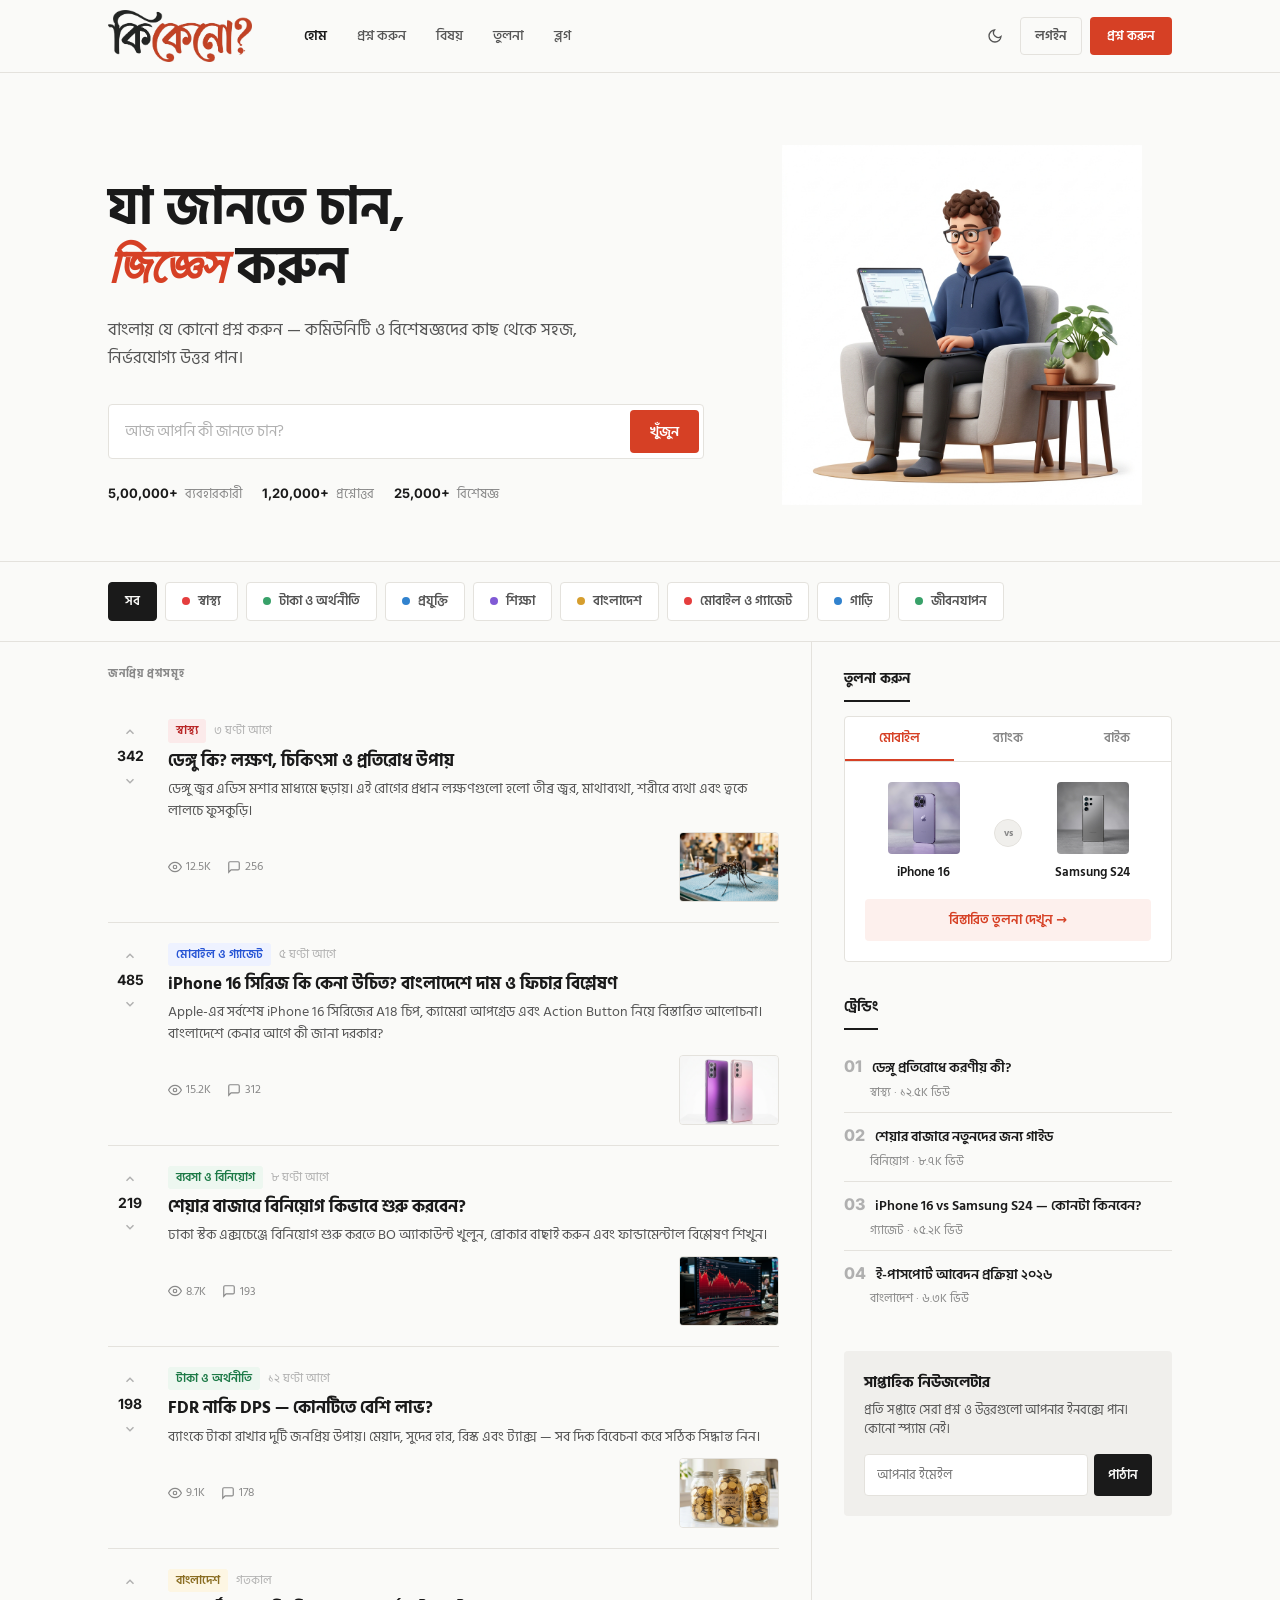
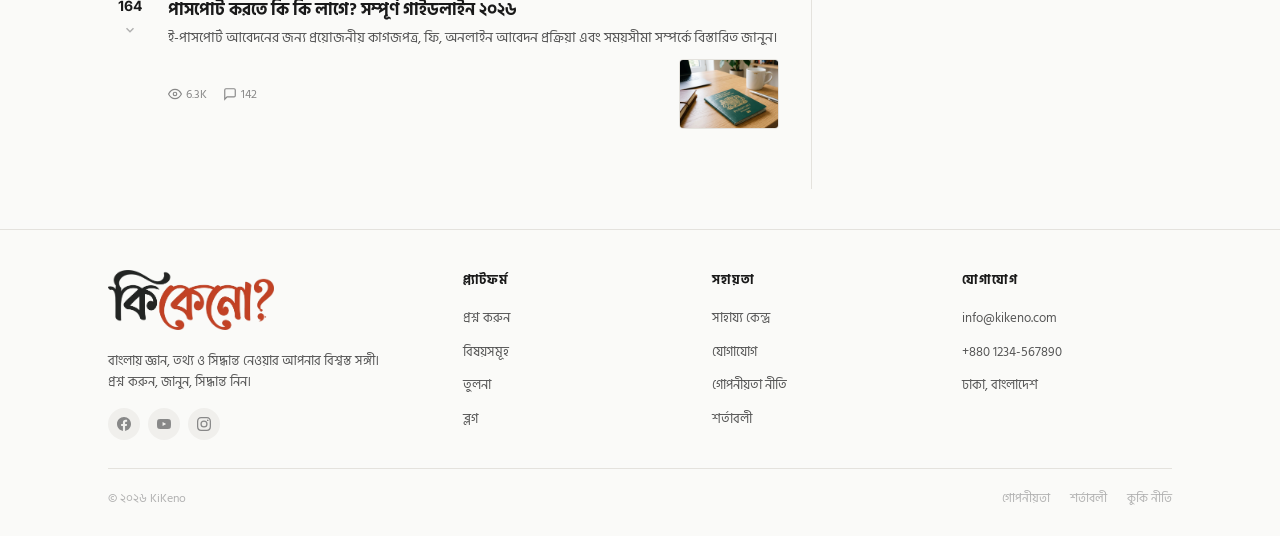
==== commit 6fac02e9: "refactor: migrate to new V2 editorial design system and remove legacy v2 file" ====
--- a/index.html
+++ b/index.html
@@ -3,1446 +3,1281 @@
 <head>
   <meta charset="UTF-8">
   <meta name="viewport" content="width=device-width, initial-scale=1.0">
-  <title>KiKeno - যা জানতে চান, জিজ্ঞেস করুন</title>
-  <meta name="description" content="বাংলায় যে কোনো প্রশ্ন করুন এবং সহজ, নির্ভরযোগ্য উত্তর পান আমাদের কমিউনিটি ও AI এর সহায়তায়।">
+  <title>KiKeno — বাংলায় জানুন, বুঝুন, সিদ্ধান্ত নিন</title>
+  <meta name="description" content="বাংলায় যে কোনো প্রশ্ন করুন এবং সহজ, নির্ভরযোগ্য উত্তর পান আমাদের কমিউনিটি ও AI এর সহায়তায়।">
   
   <link rel="preconnect" href="https://fonts.googleapis.com">
   <link rel="preconnect" href="https://fonts.gstatic.com" crossorigin>
-  <link href="https://fonts.googleapis.com/css2?family=Hind+Siliguri:wght@400;500;600;700&family=Inter:wght@400;500;600;700&display=swap" rel="stylesheet">
+  <link href="https://fonts.googleapis.com/css2?family=Hind+Siliguri:wght@400;500;600;700&family=Inter:wght@400;500;600;700;800&family=Playfair+Display:ital,wght@0,700;1,700&display=swap" rel="stylesheet">
   
   <style>
+    /* ========================================
+       V2 DESIGN SYSTEM — EDITORIAL AESTHETIC
+       ========================================
+       A design that looks like a real product
+       built by a small team with taste, not a
+       template generator. Asymmetric, editorial,
+       content-forward.
+    */
+
     :root {
-      --primary-brand: #F95031;
-      --primary-hover: #E03B1E;
-      --primary-blue: #3B58F5;
-      --primary-blue-hover: #2944DB;
-      --dark-blue: #1A1F4B;
-      --text-main: #1E293B;
-      --text-muted: #64748B;
-      --text-light: #94A3B8;
-      --bg-page: #FAFAFC;
-      --card-bg: #FFFFFF;
-      --border-color: #E2E8F0;
-      --font-bn: 'Hind Siliguri', sans-serif;
-      --font-en: 'Inter', sans-serif;
-      --shadow-sm: 0 1px 3px rgba(0,0,0,0.04);
-      --shadow-md: 0 4px 12px rgba(0,0,0,0.06);
-      --shadow-lg: 0 10px 25px rgba(0,0,0,0.08);
-      --radius-sm: 6px;
-      --radius-md: 12px;
-      --radius-lg: 16px;
-      --transition: all 0.2s ease-in-out;
-      --hover-bg: #F1F5F9;
-      --input-bg: #FFFFFF;
-      --tag-bg: #EEF2FF;
-      --tag-hover: #E0E7FF;
-      --stat-banner-bg: #1A1F4B;
-      --stat-banner-text: #FFFFFF;
+      --ink: #1a1a1a;
+      --ink-secondary: #555;
+      --ink-tertiary: #888;
+      --ink-faint: #b0b0b0;
+      --surface: #fafaf8;
+      --surface-raised: #fff;
+      --surface-sunken: #f0efec;
+      --surface-invert: #1a1a1a;
+      --border: #e4e2dd;
+      --border-strong: #ccc;
+      --accent: #d64025;
+      --accent-hover: #b8331d;
+      --accent-bg: #fdf0ed;
+      --blue: #2654d4;
+      --blue-bg: #eef2ff;
+      --green: #1d7a47;
+      --green-bg: #edf7f0;
+      --font-body: 'Hind Siliguri', system-ui, sans-serif;
+      --font-display: 'Inter', system-ui, sans-serif;
+      --font-serif: 'Playfair Display', Georgia, serif;
+      --ease: cubic-bezier(0.22, 1, 0.36, 1);
+      --radius: 4px;
     }
 
     [data-theme="dark"] {
-      --primary-brand: #FF6B4A;
-      --primary-hover: #F95031;
-      --primary-blue: #5B75FF;
-      --primary-blue-hover: #3B58F5;
-      --dark-blue: #0F172A;
-      --text-main: #F8FAFC;
-      --text-muted: #94A3B8;
-      --text-light: #64748B;
-      --bg-page: #0B0F19;
-      --card-bg: #151D2A;
-      --border-color: #243044;
-      --shadow-sm: 0 1px 3px rgba(0,0,0,0.2);
-      --shadow-md: 0 4px 12px rgba(0,0,0,0.3);
-      --shadow-lg: 0 10px 25px rgba(0,0,0,0.4);
-      --hover-bg: #1E293B;
-      --input-bg: #111827;
-      --tag-bg: #1E293B;
-      --tag-hover: #334155;
-      --stat-banner-bg: #0F172A;
-      --stat-banner-text: #F8FAFC;
+      --ink: #e8e6e1;
+      --ink-secondary: #aaa;
+      --ink-tertiary: #777;
+      --ink-faint: #555;
+      --surface: #111110;
+      --surface-raised: #1a1a19;
+      --surface-sunken: #0d0d0c;
+      --surface-invert: #e8e6e1;
+      --border: #2a2a28;
+      --border-strong: #3a3a38;
+      --accent: #e8664f;
+      --accent-hover: #f07a65;
+      --accent-bg: #2a1a16;
+      --blue: #5b7cfa;
+      --blue-bg: #1a1e2e;
+      --green: #3cb06a;
+      --green-bg: #152218;
     }
 
     * { box-sizing: border-box; margin: 0; padding: 0; }
 
     body {
-      font-family: var(--font-bn);
-      background-color: var(--bg-page);
-      color: var(--text-main);
-      line-height: 1.5;
-      overflow-x: hidden;
+      font-family: var(--font-body);
+      background: var(--surface);
+      color: var(--ink);
+      line-height: 1.6;
       -webkit-font-smoothing: antialiased;
-      transition: background-color 0.3s ease, color 0.3s ease;
-    }
-
-    .container {
-      max-width: 1280px;
+      -moz-osx-font-smoothing: grayscale;
+      transition: background 0.4s var(--ease), color 0.4s var(--ease);
+    }
+
+    ::selection { background: var(--accent); color: #fff; }
+
+    a { color: inherit; text-decoration: none; }
+
+    .wrap {
+      max-width: 1120px;
       margin: 0 auto;
-      padding: 0 24px;
-    }
-
-    /* Focus visible accessibility */
-    :focus-visible {
-      outline: 2px solid var(--primary-brand);
-      outline-offset: 2px;
-    }
-
-    /* Navbar */
-    header {
-      background: var(--card-bg);
-      border-bottom: 1px solid var(--border-color);
+      padding: 0 28px;
+    }
+
+    /* ── NAVBAR ────────────────────────────── */
+    .navbar {
       position: sticky;
       top: 0;
-      z-index: 100;
-      box-shadow: var(--shadow-sm);
-      transition: background-color 0.3s ease, border-color 0.3s ease;
-    }
-
-    .nav-inner {
-      display: flex;
+      z-index: 50;
+      background: var(--surface);
+      border-bottom: 1px solid var(--border);
+      transition: background 0.4s var(--ease), border-color 0.4s var(--ease);
+    }
+    .navbar-inner {
+      display: flex;
+      align-items: center;
       justify-content: space-between;
-      align-items: center;
-      height: 80px;
-    }
-
-    .logo-area { 
-      display: inline-flex; 
-      align-items: center;
-      text-decoration: none;
-    }
-    .logo-area img {
+      height: 72px;
+    }
+    .navbar-left {
+      display: flex;
+      align-items: center;
+      gap: 40px;
+    }
+    .logo {
+      display: inline-flex;
+      align-items: center;
+    }
+    .logo img {
       height: 52px;
       width: auto;
       display: block;
-      transition: filter 0.4s ease;
-    }
-    [data-theme="dark"] .logo-area img {
+      transition: filter 0.4s var(--ease);
+    }
+    .footer-top .logo img {
+      height: 60px;
+    }
+    [data-theme="dark"] .logo img {
       filter: brightness(0) invert(1);
     }
-
-    .nav-links {
-      display: flex;
-      gap: 24px;
+    .nav-menu {
+      display: flex;
       list-style: none;
-      align-items: center;
-    }
-
-    .nav-links a {
-      text-decoration: none;
-      color: var(--text-main);
+      gap: 6px;
+    }
+    .nav-menu a {
+      font-size: 14px;
+      font-weight: 500;
+      color: var(--ink-secondary);
+      padding: 6px 12px;
+      border-radius: var(--radius);
+      transition: color 0.15s, background 0.15s;
+    }
+    .nav-menu a:hover {
+      color: var(--ink);
+      background: var(--surface-sunken);
+    }
+    .nav-menu a.current {
+      color: var(--ink);
       font-weight: 600;
+    }
+    .navbar-right {
+      display: flex;
+      align-items: center;
+      gap: 8px;
+    }
+    .btn-ghost {
+      display: inline-flex;
+      align-items: center;
+      gap: 6px;
+      padding: 7px 14px;
+      font-size: 13px;
+      font-weight: 600;
+      font-family: var(--font-body);
+      color: var(--ink-secondary);
+      background: transparent;
+      border: 1px solid var(--border);
+      border-radius: var(--radius);
+      cursor: pointer;
+      transition: all 0.15s;
+    }
+    .btn-ghost:hover {
+      border-color: var(--border-strong);
+      color: var(--ink);
+      background: var(--surface-sunken);
+    }
+    .btn-solid {
+      display: inline-flex;
+      align-items: center;
+      gap: 6px;
+      padding: 7px 16px;
+      font-size: 13px;
+      font-weight: 600;
+      font-family: var(--font-body);
+      color: #fff;
+      background: var(--accent);
+      border: 1px solid transparent;
+      border-radius: var(--radius);
+      cursor: pointer;
+      transition: background 0.15s;
+    }
+    .btn-solid:hover { background: var(--accent-hover); }
+    .icon-circle {
+      width: 34px;
+      height: 34px;
+      display: grid;
+      place-items: center;
+      border-radius: 50%;
+      border: none;
+      background: transparent;
+      color: var(--ink-secondary);
+      cursor: pointer;
+      transition: background 0.15s, color 0.15s;
+    }
+    .icon-circle:hover {
+      background: var(--surface-sunken);
+      color: var(--ink);
+    }
+    .mobile-toggle {
+      display: none;
+      width: 34px;
+      height: 34px;
+      border: none;
+      background: transparent;
+      cursor: pointer;
+      color: var(--ink);
+    }
+    .nav-mobile {
+      display: none;
+    }
+
+    /* ── HERO — EDITORIAL MASTHEAD ─────────── */
+    .masthead {
+      padding: 72px 0 56px;
+      border-bottom: 1px solid var(--border);
+    }
+    .masthead-grid {
+      display: grid;
+      grid-template-columns: 1fr 420px;
+      gap: 48px;
+      align-items: end;
+    }
+    .masthead-headline {
+      font-family: var(--font-body);
+      font-size: 52px;
+      font-weight: 700;
+      line-height: 1.12;
+      letter-spacing: -0.5px;
+      color: var(--ink);
+    }
+    .masthead-headline .em {
+      font-family: var(--font-serif);
+      font-style: italic;
+      color: var(--accent);
+    }
+    .masthead-sub {
+      margin-top: 20px;
+      font-size: 17px;
+      line-height: 1.65;
+      color: var(--ink-secondary);
+      max-width: 520px;
+    }
+    .search-wrap {
+      margin-top: 32px;
+    }
+    .search-field {
+      display: flex;
+      align-items: center;
+      gap: 0;
+      background: var(--surface-raised);
+      border: 1px solid var(--border);
+      border-radius: var(--radius);
+      overflow: hidden;
+      transition: border-color 0.2s;
+    }
+    .search-field:focus-within {
+      border-color: var(--accent);
+    }
+    .search-field input {
+      flex: 1;
+      padding: 14px 16px;
       font-size: 15px;
-      padding: 8px 0;
-      position: relative;
-      transition: var(--transition);
-    }
-    .nav-links a:hover {
-      color: var(--primary-brand);
-    }
-    
-    .nav-links a.active { 
-      color: var(--primary-brand); 
-    }
-    .nav-links a.active::after {
-      content: '';
-      position: absolute;
-      bottom: -18px;
-      left: 0;
-      right: 0;
-      height: 2px;
-      background-color: var(--primary-brand);
-    }
-
-    .nav-actions { display: flex; align-items: center; gap: 16px; }
-    .nav-icons { display: flex; gap: 8px; color: var(--text-muted); }
-    
-    .icon-btn {
+      font-family: var(--font-body);
+      color: var(--ink);
       background: transparent;
       border: none;
-      color: var(--text-muted);
+      outline: none;
+    }
+    .search-field input::placeholder {
+      color: var(--ink-faint);
+    }
+    .search-field button {
+      padding: 10px 20px;
+      margin: 4px;
+      background: var(--accent);
+      color: #fff;
+      border: none;
+      border-radius: var(--radius);
+      font-size: 14px;
+      font-weight: 600;
+      font-family: var(--font-body);
       cursor: pointer;
+      transition: background 0.15s;
+    }
+    .search-field button:hover { background: var(--accent-hover); }
+
+    .masthead-aside {
+      position: relative;
+    }
+    .masthead-img {
+      width: 100%;
+      max-height: 360px;
+      object-fit: contain;
+      display: block;
+    }
+
+    /* Quick stat chips below search */
+    .stat-chips {
+      display: flex;
+      gap: 20px;
+      margin-top: 24px;
+      flex-wrap: wrap;
+    }
+    .stat-chip {
+      font-size: 13px;
+      color: var(--ink-tertiary);
+    }
+    .stat-chip strong {
+      font-family: var(--font-display);
+      font-weight: 700;
+      color: var(--ink);
+      margin-right: 4px;
+    }
+
+    /* ── TOPICS BAR ────────────────────────── */
+    .topics-bar {
+      padding: 20px 0;
+      border-bottom: 1px solid var(--border);
+      overflow-x: auto;
+    }
+    .topics-list {
+      display: flex;
+      gap: 8px;
+      list-style: none;
+    }
+    .topic-pill {
+      display: inline-flex;
+      align-items: center;
+      gap: 8px;
+      padding: 8px 16px;
+      font-size: 13px;
+      font-weight: 600;
+      color: var(--ink-secondary);
+      background: var(--surface-raised);
+      border: 1px solid var(--border);
+      border-radius: var(--radius);
+      white-space: nowrap;
+      cursor: pointer;
+      transition: all 0.15s;
+    }
+    .topic-pill:hover {
+      border-color: var(--border-strong);
+      color: var(--ink);
+    }
+    .topic-pill.selected {
+      background: var(--ink);
+      color: var(--surface);
+      border-color: var(--ink);
+    }
+    [data-theme="dark"] .topic-pill.selected {
+      background: var(--surface-raised);
+      color: var(--ink);
+      border-color: var(--accent);
+    }
+    .topic-dot {
+      width: 8px;
+      height: 8px;
+      border-radius: 50%;
+      flex-shrink: 0;
+    }
+
+    /* ── CONTENT LAYOUT ───────────────────── */
+    .content-area {
+      display: grid;
+      grid-template-columns: 1fr 360px;
+      gap: 0;
+      padding: 0;
+    }
+    .main-feed {
+      padding: 24px 32px 40px 0;
+      border-right: 1px solid var(--border);
+    }
+    .sidebar {
+      padding: 24px 0 40px 32px;
+    }
+
+    .feed-label {
+      font-size: 11px;
+      font-weight: 700;
+      letter-spacing: 0.08em;
+      text-transform: uppercase;
+      color: var(--ink-tertiary);
+      margin-bottom: 16px;
+    }
+
+    /* ── QUESTION CARDS — EDITORIAL STYLE ── */
+    .q-card {
+      display: grid;
+      grid-template-columns: 44px 1fr;
+      gap: 16px;
+      padding: 20px 0;
+      border-bottom: 1px solid var(--border);
+    }
+    .q-card:last-child { border-bottom: none; }
+
+    .q-votes {
+      display: flex;
+      flex-direction: column;
+      align-items: center;
+      gap: 2px;
+      padding-top: 2px;
+    }
+    .q-vote-btn {
+      width: 28px;
+      height: 22px;
       display: grid;
       place-items: center;
-      width: 38px;
-      height: 38px;
-      border-radius: 50%;
-      transition: var(--transition);
-    }
-    .icon-btn:hover {
-      background: var(--hover-bg);
-      color: var(--text-main);
-    }
-
-    .btn-login {
-      background: transparent; 
-      border: 1px solid var(--border-color);
-      padding: 8px 18px; 
-      border-radius: var(--radius-sm); 
-      font-family: var(--font-bn); 
-      font-weight: 600; 
+      background: none;
+      border: none;
+      color: var(--ink-faint);
+      cursor: pointer;
+      border-radius: 3px;
+      transition: color 0.1s, background 0.1s;
+    }
+    .q-vote-btn:hover {
+      color: var(--accent);
+      background: var(--accent-bg);
+    }
+    .q-vote-btn.voted { color: var(--accent); }
+    .q-vote-num {
+      font-family: var(--font-display);
       font-size: 14px;
-      color: var(--text-main);
-      cursor: pointer;
-      transition: var(--transition);
-    }
-    .btn-login:hover {
-      background: var(--hover-bg);
-      border-color: #CBD5E1;
-    }
-
-    .btn-signup {
-      background: var(--primary-brand); 
-      color: #fff; 
-      border: none;
-      padding: 9px 20px; 
-      border-radius: var(--radius-sm); 
-      font-family: var(--font-bn); 
-      font-weight: 600; 
+      font-weight: 700;
+      color: var(--ink);
+    }
+
+    .q-body {}
+    .q-header {
+      display: flex;
+      align-items: center;
+      gap: 8px;
+      margin-bottom: 6px;
+    }
+    .q-cat {
+      font-size: 12px;
+      font-weight: 600;
+      padding: 2px 8px;
+      border-radius: 3px;
+    }
+    .q-cat--health { color: #b82525; background: #fbeaea; }
+    .q-cat--finance { color: var(--green); background: var(--green-bg); }
+    .q-cat--tech { color: var(--blue); background: var(--blue-bg); }
+    .q-cat--bd { color: #8a6d22; background: #fdf6e3; }
+    [data-theme="dark"] .q-cat--health { color: #f07070; background: #2a1616; }
+    [data-theme="dark"] .q-cat--finance { color: #5cc882; background: #152218; }
+    [data-theme="dark"] .q-cat--tech { color: #7b9bfa; background: #1a1e30; }
+    [data-theme="dark"] .q-cat--bd { color: #d4b84e; background: #242010; }
+    .q-time {
+      font-size: 12px;
+      color: var(--ink-faint);
+    }
+    .q-title-link {
+      font-size: 17px;
+      font-weight: 700;
+      line-height: 1.4;
+      color: var(--ink);
+      transition: color 0.1s;
+    }
+    .q-title-link:hover { color: var(--accent); }
+
+    .q-excerpt {
+      margin-top: 4px;
       font-size: 14px;
-      cursor: pointer;
-      transition: var(--transition);
-    }
-    .btn-signup:hover {
-      background: var(--primary-hover);
-      transform: translateY(-1px);
-      box-shadow: 0 4px 10px rgba(249, 80, 49, 0.25);
-    }
-
-    .mobile-menu-btn {
-      display: none;
+      line-height: 1.55;
+      color: var(--ink-secondary);
+      display: -webkit-box;
+      -webkit-line-clamp: 2;
+      -webkit-box-orient: vertical;
+      overflow: hidden;
+    }
+    .q-footer {
+      display: flex;
+      align-items: center;
+      gap: 16px;
+      margin-top: 10px;
+    }
+    .q-stat {
+      font-size: 12px;
+      color: var(--ink-tertiary);
+      display: flex;
+      align-items: center;
+      gap: 4px;
+    }
+    .q-thumb {
+      width: 100px;
+      height: 70px;
+      border-radius: var(--radius);
+      object-fit: cover;
+      margin-left: auto;
+      flex-shrink: 0;
+      border: 1px solid var(--border);
+    }
+
+    /* ── SIDEBAR ──────────────────────────── */
+    .sidebar-section {
+      margin-bottom: 32px;
+    }
+    .sidebar-title {
+      font-size: 14px;
+      font-weight: 700;
+      color: var(--ink);
+      margin-bottom: 14px;
+      padding-bottom: 10px;
+      border-bottom: 2px solid var(--ink);
+      display: inline-block;
+    }
+
+    /* Compare Widget */
+    .compare-widget {
+      background: var(--surface-raised);
+      border: 1px solid var(--border);
+      border-radius: var(--radius);
+      overflow: hidden;
+    }
+    .compare-tabs-bar {
+      display: flex;
+      border-bottom: 1px solid var(--border);
+    }
+    .c-tab {
+      flex: 1;
+      padding: 10px;
+      text-align: center;
+      font-size: 13px;
+      font-weight: 600;
+      font-family: var(--font-body);
+      color: var(--ink-tertiary);
       background: transparent;
       border: none;
-      font-size: 24px;
-      color: var(--text-main);
       cursor: pointer;
-      padding: 6px;
-      border-radius: var(--radius-sm);
-    }
-    .mobile-menu-btn:hover {
-      background: var(--hover-bg);
-    }
-
-    .mobile-nav-buttons {
+      border-bottom: 2px solid transparent;
+      transition: all 0.15s;
+    }
+    .c-tab:hover { color: var(--ink-secondary); }
+    .c-tab.active {
+      color: var(--accent);
+      border-bottom-color: var(--accent);
+    }
+    .compare-body {
+      padding: 20px;
+    }
+    .compare-pair {
       display: none;
+    }
+    .compare-pair.active { display: block; }
+    .compare-versus {
+      display: grid;
+      grid-template-columns: 1fr auto 1fr;
+      align-items: center;
+      gap: 12px;
+      text-align: center;
+    }
+    .compare-item {
+      display: flex;
+      flex-direction: column;
+      align-items: center;
+      gap: 8px;
+    }
+    .compare-item-img {
+      width: 72px;
+      height: 72px;
+      object-fit: contain;
+      border-radius: var(--radius);
+    }
+    .compare-item-icon {
+      width: 52px;
+      height: 52px;
+      background: var(--surface-sunken);
+      border-radius: 8px;
+      display: grid;
+      place-items: center;
+      color: var(--ink-secondary);
+    }
+    .compare-item-name {
+      font-size: 13px;
+      font-weight: 600;
+      color: var(--ink);
+    }
+    .versus-circle {
+      width: 28px;
+      height: 28px;
+      border-radius: 50%;
+      background: var(--surface-sunken);
+      border: 1px solid var(--border);
+      display: grid;
+      place-items: center;
+      font-size: 10px;
+      font-weight: 700;
+      color: var(--ink-tertiary);
+      flex-shrink: 0;
+    }
+    .compare-cta {
+      display: block;
       width: 100%;
-      flex-direction: column;
-      gap: 10px;
+      margin-top: 16px;
+      padding: 10px;
+      text-align: center;
+      font-size: 13px;
+      font-weight: 600;
+      font-family: var(--font-body);
+      color: var(--accent);
+      background: var(--accent-bg);
+      border: none;
+      border-radius: var(--radius);
+      cursor: pointer;
+      transition: background 0.15s;
+    }
+    .compare-cta:hover {
+      background: var(--accent);
+      color: #fff;
+    }
+
+    /* Trending sidebar */
+    .trending-list {
+      list-style: none;
+    }
+    .trending-item {
+      padding: 10px 0;
+      border-bottom: 1px solid var(--border);
+    }
+    .trending-item:last-child { border-bottom: none; }
+    .trending-num {
+      font-family: var(--font-display);
+      font-size: 16px;
+      font-weight: 800;
+      color: var(--ink-faint);
+      margin-right: 10px;
+    }
+    .trending-text {
+      font-size: 14px;
+      font-weight: 600;
+      color: var(--ink);
+      transition: color 0.1s;
+    }
+    .trending-text:hover { color: var(--accent); }
+    .trending-meta {
+      display: block;
+      font-size: 12px;
+      color: var(--ink-tertiary);
+      margin-top: 2px;
+      margin-left: 26px;
+    }
+
+    /* Newsletter sidebar */
+    .newsletter-card {
+      background: var(--surface-sunken);
+      border-radius: var(--radius);
+      padding: 20px;
+    }
+    .newsletter-card h4 {
+      font-size: 15px;
+      font-weight: 700;
+      color: var(--ink);
+      margin-bottom: 6px;
+    }
+    .newsletter-card p {
+      font-size: 13px;
+      color: var(--ink-secondary);
+      margin-bottom: 14px;
+      line-height: 1.5;
+    }
+    .newsletter-form {
+      display: flex;
+      gap: 6px;
+    }
+    .newsletter-form input {
+      flex: 1;
+      padding: 9px 12px;
+      font-size: 13px;
+      font-family: var(--font-body);
+      color: var(--ink);
+      background: var(--surface-raised);
+      border: 1px solid var(--border);
+      border-radius: var(--radius);
+      outline: none;
+      transition: border-color 0.15s;
+    }
+    .newsletter-form input:focus { border-color: var(--accent); }
+    .newsletter-form button {
+      padding: 9px 14px;
+      font-size: 13px;
+      font-weight: 600;
+      font-family: var(--font-body);
+      color: var(--surface);
+      background: var(--ink);
+      border: none;
+      border-radius: var(--radius);
+      cursor: pointer;
+      transition: opacity 0.15s;
+    }
+    .newsletter-form button:hover { opacity: 0.85; }
+
+    /* ── FOOTER ────────────────────────────── */
+    .site-footer {
+      margin-top: 40px;
+      border-top: 1px solid var(--border);
+      padding: 40px 0 28px;
+      background: var(--surface);
+    }
+    .footer-top {
+      display: grid;
+      grid-template-columns: 1.5fr 1fr 1fr 1fr;
+      gap: 40px;
+      margin-bottom: 28px;
+    }
+    .footer-brand-text {
+      font-size: 13px;
+      color: var(--ink-secondary);
+      line-height: 1.6;
       margin-top: 12px;
-      padding-top: 12px;
-      border-top: 1px solid var(--border-color);
-    }
-    .mobile-nav-buttons button {
-      width: 100%;
-    }
-
-    /* Hero Section */
-    .hero {
-      padding: 60px 0;
-      display: flex;
-      align-items: center;
-      gap: 40px;
-    }
-
-    .hero-content { flex: 1; }
-    .hero-title { 
-      font-size: 48px; 
-      font-weight: 700; 
-      line-height: 1.2; 
-      margin-bottom: 16px; 
-      color: var(--text-main);
-    }
-    .hero-title span { color: var(--primary-brand); font-family: var(--font-en); }
-    .hero-subtitle { font-size: 18px; color: var(--text-muted); margin-bottom: 32px; max-width: 480px; }
-
-    .search-box {
-      background: var(--card-bg);
-      border: 1px solid var(--border-color);
-      border-radius: 50px;
-      padding: 8px 8px 8px 24px;
-      display: flex;
-      align-items: center;
-      box-shadow: var(--shadow-sm);
-      margin-bottom: 24px;
-      max-width: 550px;
-      transition: var(--transition);
-    }
-    .search-box:focus-within {
-      border-color: var(--primary-brand);
-      box-shadow: 0 0 0 3px rgba(249, 80, 49, 0.2);
-    }
-    .search-box input {
-      flex: 1; border: none; outline: none; font-size: 16px; font-family: var(--font-bn); color: var(--text-main);
-      background: transparent;
-    }
-    .search-box button {
-      background: var(--primary-brand); 
-      width: 44px; 
-      height: 44px; 
-      border-radius: 50%; 
-      border: none; 
-      color: #fff; 
-      cursor: pointer;
-      display: grid; 
+      max-width: 280px;
+    }
+    .footer-socials {
+      display: flex;
+      gap: 8px;
+      margin-top: 16px;
+    }
+    .footer-social-link {
+      width: 32px;
+      height: 32px;
+      display: grid;
       place-items: center;
-      transition: var(--transition);
-    }
-    .search-box button:hover {
-      background: var(--primary-hover);
-    }
-
-    .trending-tags { display: flex; align-items: center; gap: 10px; font-size: 14px; font-weight: 600; flex-wrap: wrap; }
-    .trending-tags span { color: var(--primary-brand); display: flex; align-items: center; gap: 4px; }
-    .tag { 
-      background: var(--tag-bg); 
-      color: var(--text-main); 
-      padding: 5px 14px; 
-      border-radius: 20px; 
-      text-decoration: none; 
-      font-size: 13px; 
-      transition: var(--transition);
-      border: 1px solid var(--border-color);
-    }
-    .tag:hover {
-      background: var(--tag-hover);
-      color: var(--primary-blue);
-      border-color: var(--primary-blue);
-    }
-
-    /* Hero 3D Illustration & Floating Bubbles */
-    .hero-image {
-      flex: 1;
-      position: relative;
-      height: 420px;
-      display: flex;
-      justify-content: center;
-      align-items: center;
-      width: 100%;
-    }
-    
-    .hero-character-img {
-      max-height: 380px;
-      width: auto;
-      max-width: 100%;
-      object-fit: contain;
-      z-index: 1;
-      filter: drop-shadow(0 12px 24px rgba(0,0,0,0.12));
-    }
-
-    .floating-bubble {
-      position: absolute; 
-      background: var(--card-bg); 
-      color: var(--text-main);
-      padding: 10px 18px; 
-      border-radius: 14px; 
-      box-shadow: var(--shadow-md); 
-      font-weight: 700; 
-      font-size: 14px;
-      border: 1px solid var(--border-color);
-      z-index: 2;
-      animation: float 4s ease-in-out infinite alternate;
-    }
-    @keyframes float {
-      0% { transform: translateY(0px); }
-      100% { transform: translateY(-8px); }
-    }
-    .bubble-1 { top: 5%; left: 0%; animation-delay: 0s; }
-    .bubble-2 { top: 8%; right: 0%; animation-delay: 1s; }
-    .bubble-3 { bottom: 16%; left: 0%; animation-delay: 2s; }
-    .bubble-4 { bottom: 10%; right: 0%; animation-delay: 1.5s; }
-    .bubble-sub { display: block; font-size: 11px; font-weight: 400; color: var(--text-muted); margin-top: 2px; }
-
-    /* Section Headers */
-    .section-header { display: flex; justify-content: space-between; align-items: center; margin-bottom: 24px; }
-    .section-title { font-size: 22px; font-weight: 700; color: var(--text-main); }
-    .view-all { 
-      color: var(--primary-blue); 
-      text-decoration: none; 
-      font-size: 14px; 
-      font-weight: 600; 
-      transition: var(--transition);
-      display: flex;
-      align-items: center;
-      gap: 4px;
-    }
-    .view-all:hover { color: var(--primary-blue-hover); transform: translateX(3px); }
-
-    /* Subject Categories */
-    .categories { padding: 40px 0; }
-    .category-grid {
-      display: grid; 
-      grid-template-columns: repeat(auto-fill, minmax(125px, 1fr)); 
-      gap: 16px;
-    }
-    .cat-card {
-      background: var(--card-bg); 
-      border: 1px solid var(--border-color); 
-      border-radius: var(--radius-md); 
-      padding: 18px 10px; 
-      text-align: center; 
-      text-decoration: none; 
-      color: var(--text-main); 
-      display: flex; 
-      flex-direction: column; 
-      align-items: center; 
-      gap: 10px; 
-      font-size: 13px; 
-      font-weight: 600; 
-      box-shadow: var(--shadow-sm);
-      transition: var(--transition);
-    }
-    .cat-card:hover {
-      transform: translateY(-4px);
-      box-shadow: var(--shadow-md);
-      border-color: var(--primary-brand);
-    }
-    .cat-icon { 
-      width: 48px; 
-      height: 48px; 
-      display: grid; 
-      place-items: center; 
-      border-radius: 12px; 
-      transition: var(--transition);
-    }
-
-    /* Main Grid: Questions + Compare */
-    .main-grid {
-      display: grid; 
-      grid-template-columns: 1fr 1fr; 
-      gap: 32px; 
-      padding: 40px 0;
-      align-items: start;
-    }
-    .panel { 
-      background: var(--card-bg); 
-      border: 1px solid var(--border-color); 
-      border-radius: var(--radius-lg); 
-      padding: 24px; 
-      box-shadow: var(--shadow-sm);
-      transition: background-color 0.3s ease, border-color 0.3s ease;
-    }
-
-    /* Upvote / Downvote Component */
-    .vote-box {
-      display: flex;
-      flex-direction: column;
-      align-items: center;
-      justify-content: center;
-      background: var(--bg-page);
-      border: 1px solid var(--border-color);
-      border-radius: 8px;
-      padding: 6px 6px;
-      min-width: 44px;
-      flex-shrink: 0;
-    }
-    .vote-btn {
-      background: transparent;
-      border: none;
-      color: var(--text-muted);
-      cursor: pointer;
-      padding: 4px;
-      display: flex;
-      align-items: center;
-      justify-content: center;
-      border-radius: 4px;
-      transition: var(--transition);
-    }
-    .vote-btn:hover { background: var(--hover-bg); color: var(--primary-brand); }
-    .vote-btn.voted-up { color: var(--primary-brand); }
-    .vote-btn.voted-down { color: var(--primary-blue); }
-    .vote-count {
+      border-radius: 50%;
+      background: var(--surface-sunken);
+      color: var(--ink-tertiary);
+      transition: background 0.15s, color 0.15s;
+    }
+    .footer-social-link:hover {
+      background: var(--accent);
+      color: #fff;
+    }
+    .footer-col h5 {
       font-size: 13px;
       font-weight: 700;
-      color: var(--text-main);
-      margin: 2px 0;
-    }
-
-    /* Popular Questions List */
-    .question-list { display: flex; flex-direction: column; }
-    .question-item {
-      display: flex; 
-      gap: 14px; 
-      padding: 16px 0; 
-      border-bottom: 1px solid var(--border-color);
-      align-items: center;
-    }
-    .question-item:last-child { border-bottom: none; }
-    .q-img { 
-      width: 76px; 
-      height: 64px; 
-      border-radius: 8px; 
-      flex-shrink: 0; 
-      object-fit: cover;
-      border: 1px solid var(--border-color);
-    }
-    .q-content { flex: 1; display: flex; flex-direction: column; justify-content: space-between; min-height: 60px; }
-    .q-title { 
-      font-size: 15px; 
-      font-weight: 700; 
-      margin-bottom: 6px; 
-      color: var(--text-main); 
-      text-decoration: none;
-      line-height: 1.4;
-      transition: var(--transition);
-    }
-    .q-title:hover { color: var(--primary-brand); }
-    .q-meta { display: flex; justify-content: space-between; align-items: center; font-size: 12px; color: var(--text-muted); }
-    .q-category { font-weight: 600; }
-    .q-stats { display: flex; gap: 12px; }
-    .q-bookmark {
-      background: transparent;
-      border: none;
-      color: var(--text-muted);
-      cursor: pointer;
-      padding: 6px;
-      border-radius: 50%;
-      transition: var(--transition);
-      display: grid;
-      place-items: center;
-    }
-    .q-bookmark:hover, .q-bookmark.bookmarked { color: var(--primary-brand); background: var(--hover-bg); }
-
-    /* Compare Section */
-    .compare-tabs { 
-      display: flex; 
-      gap: 12px; 
-      border-bottom: 1px solid var(--border-color); 
-      margin-bottom: 24px; 
-      overflow-x: auto;
-      padding-bottom: 4px;
-    }
-    .tab { 
-      padding: 8px 14px; 
-      font-size: 14px; 
-      font-weight: 600; 
-      color: var(--text-muted); 
-      cursor: pointer; 
-      background: transparent;
-      border: none;
-      border-bottom: 2px solid transparent;
-      transition: var(--transition);
-      white-space: nowrap;
-      font-family: var(--font-bn);
-    }
-    .tab.active { 
-      color: var(--primary-blue); 
-      border-bottom-color: var(--primary-blue); 
-    }
-    .tab:hover:not(.active) {
-      color: var(--text-main);
-    }
-
-    .compare-tab-content { display: none; }
-    .compare-tab-content.active { display: block; }
-
-    .compare-grid { display: grid; grid-template-columns: 1fr 1fr; gap: 16px; position: relative; }
-    .compare-card { display: flex; flex-direction: column; align-items: center; text-align: center; }
-    .compare-title { font-size: 14px; font-weight: 600; margin-bottom: 12px; color: var(--text-main); }
-    .c-img { 
-      width: 90px; 
-      height: 90px; 
-      object-fit: contain; 
-      border-radius: 8px; 
-      margin-bottom: 8px; 
-    }
-    .c-icon-box {
-      width: 76px;
-      height: 76px;
-      background: var(--hover-bg);
-      border-radius: 14px;
-      display: grid;
-      place-items: center;
+      text-transform: uppercase;
+      letter-spacing: 0.06em;
+      color: var(--ink);
+      margin-bottom: 14px;
+    }
+    .footer-col ul {
+      list-style: none;
+    }
+    .footer-col li {
       margin-bottom: 8px;
-      color: var(--primary-blue);
-      border: 1px solid var(--border-color);
-    }
-    
-    .vs-badge {
-      position: absolute; 
-      left: 50%; 
-      top: 50%; 
-      transform: translate(-50%, -50%);
-      width: 34px; 
-      height: 34px; 
-      background: var(--card-bg); 
-      border-radius: 50%; 
-      display: grid; 
-      place-items: center; 
-      font-size: 12px; 
-      font-weight: 700; 
-      color: var(--primary-brand); 
-      border: 2px solid var(--border-color);
-      z-index: 2;
-      box-shadow: var(--shadow-sm);
-    }
-    
-    .compare-row { 
-      position: relative; 
-      border: 1px solid var(--border-color); 
-      border-radius: var(--radius-md); 
-      padding: 16px; 
-      background: var(--bg-page); 
-      margin-bottom: 16px;
-    }
-    
-    .btn-full-width {
-      width: 100%; 
-      background: var(--primary-blue); 
-      color: #fff; 
-      padding: 12px; 
-      border: none; 
-      border-radius: var(--radius-sm); 
-      font-weight: 600; 
-      font-family: var(--font-bn); 
-      cursor: pointer; 
-      font-size: 15px;
-      transition: var(--transition);
-    }
-    .btn-full-width:hover {
-      background: var(--primary-blue-hover);
-    }
-
-    /* Features 4-col */
-    .features-banner { 
-      display: grid; 
-      grid-template-columns: repeat(4, 1fr); 
-      gap: 24px; 
-      padding: 40px 0; 
-      border-top: 1px solid var(--border-color); 
-      margin-top: 20px;
-    }
-    .feature-item { display: flex; gap: 16px; align-items: flex-start; }
-    .f-icon { 
-      width: 48px; 
-      height: 48px; 
-      flex-shrink: 0; 
-      border-radius: 50%; 
-      display: grid; 
-      place-items: center; 
-    }
-    .f-text h4 { font-size: 16px; font-weight: 700; margin-bottom: 4px; color: var(--text-main); }
-    .f-text p { font-size: 13px; color: var(--text-muted); line-height: 1.4; }
-
-    /* Dark Stats Banner */
-    .stats-banner { 
-      background: var(--stat-banner-bg); 
-      border-radius: var(--radius-lg); 
-      padding: 32px; 
-      display: flex; 
-      justify-content: space-around; 
-      color: var(--stat-banner-text); 
-      margin-bottom: 40px; 
-      border: 1px solid var(--border-color);
-      box-shadow: var(--shadow-md);
-    }
-    .stat-item { display: flex; align-items: center; gap: 16px; }
-    .stat-icon { 
-      width: 44px; 
-      height: 44px; 
-      background: rgba(255,255,255,0.12); 
-      border-radius: 50%; 
-      display: grid; 
-      place-items: center; 
-      color: #FFF;
-    }
-    .stat-info h3 { font-family: var(--font-en); font-size: 24px; font-weight: 700; color: #FFF; }
-    .stat-info p { font-size: 13px; opacity: 0.85; }
-
-    /* Newsletter */
-    .newsletter-box { 
-      background: var(--card-bg); 
-      border: 1px solid var(--border-color); 
-      border-radius: var(--radius-lg); 
-      padding: 32px; 
-      display: flex; 
-      justify-content: space-between; 
-      align-items: center; 
-      margin-bottom: 60px; 
-      box-shadow: var(--shadow-sm); 
-    }
-    .news-left { display: flex; gap: 16px; align-items: center; }
-    .news-icon { 
-      width: 48px; 
-      height: 48px; 
-      background: var(--hover-bg); 
-      border-radius: var(--radius-sm); 
-      display: grid; 
-      place-items: center; 
-      color: var(--primary-blue); 
-    }
-    .news-left h4 { font-size: 18px; font-weight: 700; margin-bottom: 4px; color: var(--text-main); }
-    .news-left p { font-size: 14px; color: var(--text-muted); }
-    .news-form { display: flex; gap: 12px; width: 450px; }
-    .news-form input { 
-      flex: 1; 
-      padding: 12px 16px; 
-      border: 1px solid var(--border-color); 
-      border-radius: var(--radius-sm); 
-      font-family: var(--font-bn); 
-      outline: none; 
-      font-size: 14px;
-      background: var(--input-bg);
-      color: var(--text-main);
-    }
-    .news-form input:focus {
-      border-color: var(--primary-blue);
-    }
-    .news-form button { 
-      background: var(--primary-blue); 
-      color: #fff; 
-      padding: 0 24px; 
-      border: none; 
-      border-radius: var(--radius-sm); 
-      font-weight: 600; 
-      cursor: pointer; 
-      font-family: var(--font-bn);
-      font-size: 14px;
-      transition: var(--transition);
-    }
-    .news-form button:hover {
-      background: var(--primary-blue-hover);
-    }
-
-    /* Footer */
-    footer { padding: 60px 0 24px 0; border-top: 1px solid var(--border-color); background: var(--card-bg); }
-    .footer-grid { display: grid; grid-template-columns: 2fr 1fr 1fr 1fr; gap: 40px; margin-bottom: 40px; }
-    .footer-desc { font-size: 13px; color: var(--text-muted); margin: 16px 0; line-height: 1.6; }
-    .social-icons { display: flex; gap: 12px; }
-    .social-btn { 
-      width: 36px; 
-      height: 36px; 
-      background: var(--hover-bg); 
-      border-radius: 50%; 
-      display: grid;
-      place-items: center;
-      color: var(--text-muted);
-      text-decoration: none;
-      transition: var(--transition);
-      border: 1px solid var(--border-color);
-    }
-    .social-btn.fb:hover { background: #1877F2; color: #FFF; border-color: #1877F2; }
-    .social-btn.yt:hover { background: #FF0000; color: #FFF; border-color: #FF0000; }
-    .social-btn.ig:hover { background: #E4405F; color: #FFF; border-color: #E4405F; }
-    .social-btn.li:hover { background: #0A66C2; color: #FFF; border-color: #0A66C2; }
-    
-    .footer-col h5 { font-size: 15px; font-weight: 700; margin-bottom: 20px; color: var(--text-main); }
-    .footer-col ul { list-style: none; display: flex; flex-direction: column; gap: 12px; }
-    .footer-col a { text-decoration: none; color: var(--text-muted); font-size: 14px; transition: var(--transition); }
-    .footer-col a:hover { color: var(--primary-brand); }
-    .footer-bottom { text-align: center; border-top: 1px solid var(--border-color); padding-top: 24px; font-size: 13px; color: var(--text-light); }
-
-    /* Media Queries for Mobile Responsiveness */
+    }
+    .footer-col a {
+      font-size: 13px;
+      color: var(--ink-secondary);
+      transition: color 0.1s;
+    }
+    .footer-col a:hover { color: var(--accent); }
+    .footer-bottom {
+      border-top: 1px solid var(--border);
+      padding-top: 20px;
+      font-size: 12px;
+      color: var(--ink-faint);
+      display: flex;
+      justify-content: space-between;
+      align-items: center;
+    }
+    .footer-bottom-links {
+      display: flex;
+      gap: 20px;
+    }
+    .footer-bottom-links a {
+      font-size: 12px;
+      color: var(--ink-faint);
+      transition: color 0.1s;
+    }
+    .footer-bottom-links a:hover { color: var(--ink-secondary); }
+
+    /* ── RESPONSIVE ────────────────────────── */
     @media (max-width: 1024px) {
-      .main-grid { grid-template-columns: 1fr; }
-      .features-banner { grid-template-columns: repeat(2, 1fr); }
-      .stats-banner { flex-wrap: wrap; gap: 24px; justify-content: center; }
-      .footer-grid { grid-template-columns: 1fr 1fr; }
+      .masthead-grid {
+        grid-template-columns: 1fr;
+      }
+      .masthead-aside { display: none; }
+      .content-area {
+        grid-template-columns: 1fr;
+      }
+      .main-feed {
+        padding-right: 0;
+        border-right: none;
+        border-bottom: 1px solid var(--border);
+      }
+      .sidebar {
+        padding-left: 0;
+        padding-top: 24px;
+      }
+      .footer-top {
+        grid-template-columns: 1fr 1fr;
+      }
     }
 
     @media (max-width: 768px) {
-      .mobile-menu-btn { display: block; }
-      .nav-actions .btn-login,
-      .nav-actions .btn-signup {
-        display: none;
-      }
-      .mobile-nav-buttons { display: flex; }
-
-      .nav-links {
+      .nav-menu { display: none; }
+      .mobile-toggle { display: block; }
+      .navbar-right .btn-ghost,
+      .navbar-right .btn-solid { display: none; }
+
+      .nav-mobile {
         display: none;
         position: absolute;
-        top: 80px;
+        top: 64px;
         left: 0;
         right: 0;
-        background: var(--card-bg);
+        background: var(--surface);
+        border-bottom: 1px solid var(--border);
+        padding: 16px 28px 20px;
+        z-index: 40;
+      }
+      .nav-mobile.open { display: block; }
+      .nav-mobile ul {
+        list-style: none;
+        display: flex;
         flex-direction: column;
-        padding: 20px 24px;
-        border-bottom: 1px solid var(--border-color);
-        box-shadow: var(--shadow-md);
-        gap: 16px;
-        align-items: flex-start;
+        gap: 8px;
+        margin-bottom: 16px;
       }
-      .nav-links.show { display: flex; }
-      .nav-links a.active::after { display: none; }
-
-      .hero { flex-direction: column; text-align: center; gap: 32px; padding: 40px 0; }
-      .hero-title { font-size: 34px; }
-      .hero-subtitle { margin: 0 auto 24px; font-size: 16px; }
-      .search-box { margin: 0 auto 20px; width: 100%; }
-      .trending-tags { justify-content: center; }
-      
-      .hero-image { width: 100%; height: 320px; }
-      .hero-character-img { max-height: 280px; }
-
-      .features-banner { grid-template-columns: 1fr; }
-
-      .newsletter-box { flex-direction: column; gap: 20px; text-align: center; }
-      .news-left { flex-direction: column; }
-      .news-form { width: 100%; flex-direction: column; }
-
-      .footer-grid { grid-template-columns: 1fr; gap: 32px; }
+      .nav-mobile a {
+        display: block;
+        padding: 8px 0;
+        font-size: 15px;
+        font-weight: 500;
+        color: var(--ink-secondary);
+      }
+      .nav-mobile a:hover { color: var(--ink); }
+      .nav-mobile-actions {
+        display: flex;
+        gap: 8px;
+      }
+      .nav-mobile-actions .btn-ghost,
+      .nav-mobile-actions .btn-solid {
+        flex: 1;
+        justify-content: center;
+        padding: 10px;
+      }
+
+      .masthead { padding: 40px 0 36px; }
+      .masthead-headline { font-size: 36px; }
+      .masthead-sub { font-size: 15px; }
+      .stat-chips { gap: 12px; }
+      .q-thumb { display: none; }
+      .footer-top {
+        grid-template-columns: 1fr;
+        gap: 24px;
+      }
+      .footer-bottom {
+        flex-direction: column;
+        gap: 8px;
+        text-align: center;
+      }
     }
   </style>
 </head>
 <body>
 
-  <header>
-    <div class="container nav-inner">
-      <a href="#" class="logo-area" aria-label="KiKeno হোম">
-        <img src="assets/images/logo.png" alt="কিকেনো">
-      </a>
-
-      <ul class="nav-links" id="navMenu">
-        <li><a href="#" class="active">হোম</a></li>
+<!-- ▸ NAVBAR -->
+<header class="navbar">
+  <div class="wrap navbar-inner">
+    <div class="navbar-left">
+      <a href="#" class="logo"><img src="assets/images/logo.png" alt="কিকেনো"></a>
+      <ul class="nav-menu">
+        <li><a href="#" class="current">হোম</a></li>
         <li><a href="#">প্রশ্ন করুন</a></li>
-        <li><a href="#">বিষয়সমূহ ▾</a></li>
-        <li><a href="#">তুলনা করুন</a></li>
+        <li><a href="#">বিষয়</a></li>
+        <li><a href="#">তুলনা</a></li>
         <li><a href="#">ব্লগ</a></li>
-        <li><a href="#">বিশেষজ্ঞরা</a></li>
-        
-        <li class="mobile-nav-buttons">
-          <button class="btn-login">লগইন</button>
-          <button class="btn-signup">সাইন আপ করুন</button>
-        </li>
       </ul>
-
-      <div class="nav-actions">
-        <div class="nav-icons">
-          <button class="icon-btn" id="themeToggle" aria-label="ডার্ক মোড টগল করুন" title="ডার্ক মোড">
-            <!-- Moon Icon (Default Light) -->
-            <svg id="moonIcon" width="18" height="18" viewBox="0 0 24 24" fill="none" stroke="currentColor" stroke-width="2"><path d="M21 12.79A9 9 0 1111.21 3 7 7 0 0021 12.79z"/></svg>
-            <!-- Sun Icon (Hidden initially) -->
-            <svg id="sunIcon" style="display:none;" width="18" height="18" viewBox="0 0 24 24" fill="none" stroke="currentColor" stroke-width="2"><circle cx="12" cy="12" r="5"/><path d="M12 1v2M12 21v2M4.22 4.22l1.42 1.42M18.36 18.36l1.42 1.42M1 12h2M21 12h2M4.22 19.78l1.42-1.42M18.36 5.64l1.42-1.42"/></svg>
-          </button>
-          <button class="icon-btn" aria-label="নোটিফিকেশন">
-            <svg width="18" height="18" viewBox="0 0 24 24" fill="none" stroke="currentColor" stroke-width="2"><path d="M18 8A6 6 0 006 8c0 7-3 9-3 9h18s-3-2-3-9M13.73 21a2 2 0 01-3.46 0"/></svg>
-          </button>
-        </div>
-        <button class="btn-login">লগইন</button>
-        <button class="btn-signup">সাইন আপ করুন</button>
-        
-        <button class="mobile-menu-btn" id="menuToggle" aria-label="মেনু টগল করুন">
-          <svg width="24" height="24" viewBox="0 0 24 24" fill="none" stroke="currentColor" stroke-width="2"><path d="M4 6h16M4 12h16M4 18h16"/></svg>
-        </button>
+    </div>
+    <div class="navbar-right">
+      <button class="icon-circle" id="themeToggle" title="থিম বদলান">
+        <svg id="iconMoon" width="16" height="16" viewBox="0 0 24 24" fill="none" stroke="currentColor" stroke-width="2"><path d="M21 12.79A9 9 0 1111.21 3 7 7 0 0021 12.79z"/></svg>
+        <svg id="iconSun" style="display:none" width="16" height="16" viewBox="0 0 24 24" fill="none" stroke="currentColor" stroke-width="2"><circle cx="12" cy="12" r="5"/><path d="M12 1v2M12 21v2M4.22 4.22l1.42 1.42M18.36 18.36l1.42 1.42M1 12h2M21 12h2M4.22 19.78l1.42-1.42M18.36 5.64l1.42-1.42"/></svg>
+      </button>
+      <button class="btn-ghost">লগইন</button>
+      <button class="btn-solid">প্রশ্ন করুন</button>
+      <button class="mobile-toggle" id="mobileToggle" aria-label="মেনু">
+        <svg width="22" height="22" viewBox="0 0 24 24" fill="none" stroke="currentColor" stroke-width="2"><path d="M4 6h16M4 12h16M4 18h16"/></svg>
+      </button>
+    </div>
+  </div>
+  <nav class="nav-mobile" id="mobileMenu">
+    <ul>
+      <li><a href="#">হোম</a></li>
+      <li><a href="#">প্রশ্ন করুন</a></li>
+      <li><a href="#">বিষয়</a></li>
+      <li><a href="#">তুলনা</a></li>
+      <li><a href="#">ব্লগ</a></li>
+    </ul>
+    <div class="nav-mobile-actions">
+      <button class="btn-ghost">লগইন</button>
+      <button class="btn-solid">প্রশ্ন করুন</button>
+    </div>
+  </nav>
+</header>
+
+<!-- ▸ MASTHEAD (HERO) -->
+<section class="masthead">
+  <div class="wrap">
+    <div class="masthead-grid">
+      <div>
+        <h1 class="masthead-headline">
+          যা জানতে চান,<br><span class="em">জিজ্ঞেস</span> করুন
+        </h1>
+        <p class="masthead-sub">বাংলায় যে কোনো প্রশ্ন করুন — কমিউনিটি ও বিশেষজ্ঞদের কাছ থেকে সহজ, নির্ভরযোগ্য উত্তর পান।</p>
+        <div class="search-wrap">
+          <form class="search-field" action="#" onsubmit="event.preventDefault();">
+            <input type="text" placeholder="আজ আপনি কী জানতে চান?" aria-label="অনুসন্ধান">
+            <button type="submit">খুঁজুন</button>
+          </form>
+        </div>
+        <div class="stat-chips">
+          <span class="stat-chip"><strong>5,00,000+</strong> ব্যবহারকারী</span>
+          <span class="stat-chip"><strong>1,20,000+</strong> প্রশ্নোত্তর</span>
+          <span class="stat-chip"><strong>25,000+</strong> বিশেষজ্ঞ</span>
+        </div>
       </div>
+      <aside class="masthead-aside">
+        <img src="assets/images/hero_character.png" alt="KiKeno" class="masthead-img">
+      </aside>
     </div>
-  </header>
-
-  <main class="container">
-    
-    <section class="hero">
-      <div class="hero-content">
-        <h1 class="hero-title">যা জানতে চান,<br>জিজ্ঞেস করুন <span>KiKeno</span> কে</h1>
-        <p class="hero-subtitle">বাংলায় যে কোনো প্রশ্ন করুন এবং সহজ, নির্ভরযোগ্য উত্তর পান আমাদের কমিউনিটি ও AI এর সহায়তায়।</p>
-        
-        <form class="search-box" action="#" method="GET" role="search" onsubmit="event.preventDefault();">
-          <input type="text" placeholder="আজ আপনি কী জানতে চান?" aria-label="অনুসন্ধান করুন">
-          <button type="submit" aria-label="খুঁজুন">
-            <svg width="18" height="18" viewBox="0 0 24 24" fill="none" stroke="currentColor" stroke-width="2.5"><circle cx="11" cy="11" r="8"/><path d="M21 21l-4.35-4.35"/></svg>
-          </button>
-        </form>
-
-        <div class="trending-tags">
-          <span>🔥 জনপ্রিয় প্রশ্ন:</span>
-          <a href="#" class="tag">ডেঙ্গু কি?</a>
-          <a href="#" class="tag">FDR নাকি DPS?</a>
-          <a href="#" class="tag">iPhone 16 কেন?</a>
-          <a href="#" class="tag">শেয়ার বাজার</a>
-        </div>
-      </div>
-
-      <div class="hero-image">
-        <img src="assets/images/hero_character.png" alt="KiKeno Forum Illustration" class="hero-character-img">
-        <div class="floating-bubble bubble-1">কি? <span class="bubble-sub">এটা কী?</span></div>
-        <div class="floating-bubble bubble-2">কেন? <span class="bubble-sub">এটা কেন হয়?</span></div>
-        <div class="floating-bubble bubble-3">কিভাবে? <span class="bubble-sub">এটা কিভাবে কাজ করে?</span></div>
-        <div class="floating-bubble bubble-4">কোনটা? <span class="bubble-sub">কোনটা আমার জন্য সেরা?</span></div>
-      </div>
-    </section>
-
-    <section class="categories">
-      <div class="section-header">
-        <h2 class="section-title">বিষয়সমূহ</h2>
-        <a href="#" class="view-all">সব দেখুন →</a>
-      </div>
-      
-      <div class="category-grid">
-        <a href="#" class="cat-card">
-          <div class="cat-icon" style="color: #059669; background: rgba(16, 185, 129, 0.12);">
-            <!-- Money / Economy Icon -->
-            <svg width="24" height="24" viewBox="0 0 24 24" fill="none" stroke="currentColor" stroke-width="2"><rect x="2" y="6" width="20" height="12" rx="2"/><circle cx="12" cy="12" r="3"/><path d="M6 12h.01M18 12h.01"/></svg>
+  </div>
+</section>
+
+<!-- ▸ TOPICS BAR -->
+<div class="topics-bar">
+  <div class="wrap">
+    <ul class="topics-list">
+      <li><a class="topic-pill selected" href="#">সব</a></li>
+      <li><a class="topic-pill" href="#"><span class="topic-dot" style="background:#e53e3e"></span>স্বাস্থ্য</a></li>
+      <li><a class="topic-pill" href="#"><span class="topic-dot" style="background:#38a169"></span>টাকা ও অর্থনীতি</a></li>
+      <li><a class="topic-pill" href="#"><span class="topic-dot" style="background:#3182ce"></span>প্রযুক্তি</a></li>
+      <li><a class="topic-pill" href="#"><span class="topic-dot" style="background:#805ad5"></span>শিক্ষা</a></li>
+      <li><a class="topic-pill" href="#"><span class="topic-dot" style="background:#d69e2e"></span>বাংলাদেশ</a></li>
+      <li><a class="topic-pill" href="#"><span class="topic-dot" style="background:#e53e3e"></span>মোবাইল ও গ্যাজেট</a></li>
+      <li><a class="topic-pill" href="#"><span class="topic-dot" style="background:#3182ce"></span>গাড়ি</a></li>
+      <li><a class="topic-pill" href="#"><span class="topic-dot" style="background:#38a169"></span>জীবনযাপন</a></li>
+    </ul>
+  </div>
+</div>
+
+<!-- ▸ MAIN CONTENT -->
+<div class="wrap">
+  <div class="content-area">
+
+    <!-- ▸ FEED -->
+    <main class="main-feed">
+      <p class="feed-label">জনপ্রিয় প্রশ্নসমূহ</p>
+
+      <!-- Q1 -->
+      <article class="q-card">
+        <div class="q-votes">
+          <button class="q-vote-btn btn-up" aria-label="আপভোট"><svg width="14" height="14" viewBox="0 0 24 24" fill="none" stroke="currentColor" stroke-width="2.5"><path d="M18 15l-6-6-6 6"/></svg></button>
+          <span class="q-vote-num">342</span>
+          <button class="q-vote-btn btn-down" aria-label="ডাউনভোট"><svg width="14" height="14" viewBox="0 0 24 24" fill="none" stroke="currentColor" stroke-width="2.5"><path d="M6 9l6 6 6-6"/></svg></button>
+        </div>
+        <div class="q-body">
+          <div class="q-header">
+            <span class="q-cat q-cat--health">স্বাস্থ্য</span>
+            <span class="q-time">৩ ঘণ্টা আগে</span>
           </div>
-          টাকা ও অর্থনীতি
-        </a>
-        
-        <a href="#" class="cat-card">
-          <div class="cat-icon" style="color: #DC2626; background: rgba(239, 68, 68, 0.12);">
-            <!-- Health Pulse Icon -->
-            <svg width="24" height="24" viewBox="0 0 24 24" fill="none" stroke="currentColor" stroke-width="2"><path d="M22 12h-4l-3 9L9 3l-3 9H2"/></svg>
+          <a href="#" class="q-title-link">ডেঙ্গু কি? লক্ষণ, চিকিৎসা ও প্রতিরোধ উপায়</a>
+          <p class="q-excerpt">ডেঙ্গু জ্বর এডিস মশার মাধ্যমে ছড়ায়। এই রোগের প্রধান লক্ষণগুলো হলো তীব্র জ্বর, মাথাব্যথা, শরীরে ব্যথা এবং ত্বকে লালচে ফুসকুড়ি।</p>
+          <div class="q-footer">
+            <span class="q-stat"><svg width="14" height="14" viewBox="0 0 24 24" fill="none" stroke="currentColor" stroke-width="2"><path d="M1 12s4-8 11-8 11 8 11 8-4 8-11 8-11-8-11-8z"/><circle cx="12" cy="12" r="3"/></svg> 12.5K</span>
+            <span class="q-stat"><svg width="14" height="14" viewBox="0 0 24 24" fill="none" stroke="currentColor" stroke-width="2"><path d="M21 15a2 2 0 01-2 2H7l-4 4V5a2 2 0 012-2h14a2 2 0 012 2z"/></svg> 256</span>
+            <img src="assets/images/thumb_dengue.png" alt="" class="q-thumb">
           </div>
-          স্বাস্থ্য
-        </a>
-
-        <a href="#" class="cat-card">
-          <div class="cat-icon" style="color: #2563EB; background: rgba(59, 130, 246, 0.12);">
-            <!-- Tech / Code Icon -->
-            <svg width="24" height="24" viewBox="0 0 24 24" fill="none" stroke="currentColor" stroke-width="2"><rect x="2" y="3" width="20" height="14" rx="2"/><path d="M8 21h8M12 17v4"/></svg>
+        </div>
+      </article>
+
+      <!-- Q2 -->
+      <article class="q-card">
+        <div class="q-votes">
+          <button class="q-vote-btn btn-up" aria-label="আপভোট"><svg width="14" height="14" viewBox="0 0 24 24" fill="none" stroke="currentColor" stroke-width="2.5"><path d="M18 15l-6-6-6 6"/></svg></button>
+          <span class="q-vote-num">485</span>
+          <button class="q-vote-btn btn-down" aria-label="ডাউনভোট"><svg width="14" height="14" viewBox="0 0 24 24" fill="none" stroke="currentColor" stroke-width="2.5"><path d="M6 9l6 6 6-6"/></svg></button>
+        </div>
+        <div class="q-body">
+          <div class="q-header">
+            <span class="q-cat q-cat--tech">মোবাইল ও গ্যাজেট</span>
+            <span class="q-time">৫ ঘণ্টা আগে</span>
           </div>
-          প্রযুক্তি
-        </a>
-
-        <a href="#" class="cat-card">
-          <div class="cat-icon" style="color: #7C3AED; background: rgba(139, 92, 246, 0.12);">
-            <!-- Education Cap Icon -->
-            <svg width="24" height="24" viewBox="0 0 24 24" fill="none" stroke="currentColor" stroke-width="2"><path d="M22 10L12 5 2 10l10 5 10-5zM6 12.5V17c0 1.66 2.69 3 6 3s6-1.34 6-3v-4.5"/></svg>
+          <a href="#" class="q-title-link">iPhone 16 সিরিজ কি কেনা উচিত? বাংলাদেশে দাম ও ফিচার বিশ্লেষণ</a>
+          <p class="q-excerpt">Apple-এর সর্বশেষ iPhone 16 সিরিজের A18 চিপ, ক্যামেরা আপগ্রেড এবং Action Button নিয়ে বিস্তারিত আলোচনা। বাংলাদেশে কেনার আগে কী জানা দরকার?</p>
+          <div class="q-footer">
+            <span class="q-stat"><svg width="14" height="14" viewBox="0 0 24 24" fill="none" stroke="currentColor" stroke-width="2"><path d="M1 12s4-8 11-8 11 8 11 8-4 8-11 8-11-8-11-8z"/><circle cx="12" cy="12" r="3"/></svg> 15.2K</span>
+            <span class="q-stat"><svg width="14" height="14" viewBox="0 0 24 24" fill="none" stroke="currentColor" stroke-width="2"><path d="M21 15a2 2 0 01-2 2H7l-4 4V5a2 2 0 012-2h14a2 2 0 012 2z"/></svg> 312</span>
+            <img src="assets/images/thumb_iphone16.png" alt="" class="q-thumb">
           </div>
-          শিক্ষা
-        </a>
-
-        <a href="#" class="cat-card">
-          <div class="cat-icon" style="color: #059669; background: rgba(16, 185, 129, 0.12);">
-            <!-- Bangladesh Landmark / Map Icon -->
-            <svg width="24" height="24" viewBox="0 0 24 24" fill="none" stroke="currentColor" stroke-width="2"><circle cx="12" cy="12" r="9"/><path d="M12 7v10M7 12h10"/></svg>
+        </div>
+      </article>
+
+      <!-- Q3 -->
+      <article class="q-card">
+        <div class="q-votes">
+          <button class="q-vote-btn btn-up" aria-label="আপভোট"><svg width="14" height="14" viewBox="0 0 24 24" fill="none" stroke="currentColor" stroke-width="2.5"><path d="M18 15l-6-6-6 6"/></svg></button>
+          <span class="q-vote-num">219</span>
+          <button class="q-vote-btn btn-down" aria-label="ডাউনভোট"><svg width="14" height="14" viewBox="0 0 24 24" fill="none" stroke="currentColor" stroke-width="2.5"><path d="M6 9l6 6 6-6"/></svg></button>
+        </div>
+        <div class="q-body">
+          <div class="q-header">
+            <span class="q-cat q-cat--finance">ব্যবসা ও বিনিয়োগ</span>
+            <span class="q-time">৮ ঘণ্টা আগে</span>
           </div>
-          বাংলাদেশ
-        </a>
-
-        <a href="#" class="cat-card">
-          <div class="cat-icon" style="color: #D97706; background: rgba(245, 158, 11, 0.12);">
-            <!-- Globe Icon -->
-            <svg width="24" height="24" viewBox="0 0 24 24" fill="none" stroke="currentColor" stroke-width="2"><circle cx="12" cy="12" r="10"/><path d="M2 12h20M12 2a15.3 15.3 0 014 10 15.3 15.3 0 01-4 10 15.3 15.3 0 01-4-10 15.3 15.3 0 014-10z"/></svg>
+          <a href="#" class="q-title-link">শেয়ার বাজারে বিনিয়োগ কিভাবে শুরু করবেন?</a>
+          <p class="q-excerpt">ঢাকা স্টক এক্সচেঞ্জে বিনিয়োগ শুরু করতে BO অ্যাকাউন্ট খুলুন, ব্রোকার বাছাই করুন এবং ফান্ডামেন্টাল বিশ্লেষণ শিখুন।</p>
+          <div class="q-footer">
+            <span class="q-stat"><svg width="14" height="14" viewBox="0 0 24 24" fill="none" stroke="currentColor" stroke-width="2"><path d="M1 12s4-8 11-8 11 8 11 8-4 8-11 8-11-8-11-8z"/><circle cx="12" cy="12" r="3"/></svg> 8.7K</span>
+            <span class="q-stat"><svg width="14" height="14" viewBox="0 0 24 24" fill="none" stroke="currentColor" stroke-width="2"><path d="M21 15a2 2 0 01-2 2H7l-4 4V5a2 2 0 012-2h14a2 2 0 012 2z"/></svg> 193</span>
+            <img src="assets/images/thumb_stock_market.png" alt="" class="q-thumb">
           </div>
-          বিশ্ব
-        </a>
-
-        <a href="#" class="cat-card">
-          <div class="cat-icon" style="color: #2563EB; background: rgba(59, 130, 246, 0.12);">
-            <!-- Automobile Car Icon -->
-            <svg width="24" height="24" viewBox="0 0 24 24" fill="none" stroke="currentColor" stroke-width="2"><path d="M5 17h14M5 17a2 2 0 01-2-2V9a2 2 0 012-2h14a2 2 0 012 2v6a2 2 0 01-2 2M7 17a1.5 1.5 0 100-3 1.5 1.5 0 000 3zm10 0a1.5 1.5 0 100-3 1.5 1.5 0 000 3z"/></svg>
+        </div>
+      </article>
+
+      <!-- Q4 -->
+      <article class="q-card">
+        <div class="q-votes">
+          <button class="q-vote-btn btn-up" aria-label="আপভোট"><svg width="14" height="14" viewBox="0 0 24 24" fill="none" stroke="currentColor" stroke-width="2.5"><path d="M18 15l-6-6-6 6"/></svg></button>
+          <span class="q-vote-num">198</span>
+          <button class="q-vote-btn btn-down" aria-label="ডাউনভোট"><svg width="14" height="14" viewBox="0 0 24 24" fill="none" stroke="currentColor" stroke-width="2.5"><path d="M6 9l6 6 6-6"/></svg></button>
+        </div>
+        <div class="q-body">
+          <div class="q-header">
+            <span class="q-cat q-cat--finance">টাকা ও অর্থনীতি</span>
+            <span class="q-time">১২ ঘণ্টা আগে</span>
           </div>
-          গাড়ি
-        </a>
-
-        <a href="#" class="cat-card">
-          <div class="cat-icon" style="color: #DB2777; background: rgba(236, 72, 153, 0.12);">
-            <!-- Smartphone Icon -->
-            <svg width="24" height="24" viewBox="0 0 24 24" fill="none" stroke="currentColor" stroke-width="2"><rect x="5" y="2" width="14" height="20" rx="2"/><path d="M12 18h.01"/></svg>
+          <a href="#" class="q-title-link">FDR নাকি DPS — কোনটিতে বেশি লাভ?</a>
+          <p class="q-excerpt">ব্যাংকে টাকা রাখার দুটি জনপ্রিয় উপায়। মেয়াদ, সুদের হার, রিস্ক এবং ট্যাক্স — সব দিক বিবেচনা করে সঠিক সিদ্ধান্ত নিন।</p>
+          <div class="q-footer">
+            <span class="q-stat"><svg width="14" height="14" viewBox="0 0 24 24" fill="none" stroke="currentColor" stroke-width="2"><path d="M1 12s4-8 11-8 11 8 11 8-4 8-11 8-11-8-11-8z"/><circle cx="12" cy="12" r="3"/></svg> 9.1K</span>
+            <span class="q-stat"><svg width="14" height="14" viewBox="0 0 24 24" fill="none" stroke="currentColor" stroke-width="2"><path d="M21 15a2 2 0 01-2 2H7l-4 4V5a2 2 0 012-2h14a2 2 0 012 2z"/></svg> 178</span>
+            <img src="assets/images/thumb_fdr_dps.png" alt="" class="q-thumb">
           </div>
-          মোবাইল ও গ্যাজেট
-        </a>
-
-        <a href="#" class="cat-card">
-          <div class="cat-icon" style="color: #D97706; background: rgba(245, 158, 11, 0.12);">
-            <!-- Lifestyle Home Icon -->
-            <svg width="24" height="24" viewBox="0 0 24 24" fill="none" stroke="currentColor" stroke-width="2"><path d="M3 9l9-7 9 7v11a2 2 0 01-2 2H5a2 2 0 01-2-2z"/><path d="M9 22V12h6v10"/></svg>
+        </div>
+      </article>
+
+      <!-- Q5 -->
+      <article class="q-card">
+        <div class="q-votes">
+          <button class="q-vote-btn btn-up" aria-label="আপভোট"><svg width="14" height="14" viewBox="0 0 24 24" fill="none" stroke="currentColor" stroke-width="2.5"><path d="M18 15l-6-6-6 6"/></svg></button>
+          <span class="q-vote-num">164</span>
+          <button class="q-vote-btn btn-down" aria-label="ডাউনভোট"><svg width="14" height="14" viewBox="0 0 24 24" fill="none" stroke="currentColor" stroke-width="2.5"><path d="M6 9l6 6 6-6"/></svg></button>
+        </div>
+        <div class="q-body">
+          <div class="q-header">
+            <span class="q-cat q-cat--bd">বাংলাদেশ</span>
+            <span class="q-time">গতকাল</span>
           </div>
-          জীবনযাপন
-        </a>
-      </div>
-    </section>
-
-    <section class="main-grid">
-      
-      <div class="panel">
-        <div class="section-header">
-          <h2 class="section-title">জনপ্রিয় প্রশ্নসমূহ</h2>
-          <a href="#" class="view-all">সব দেখুন →</a>
-        </div>
-        
-        <div class="question-list">
-          <!-- Question 1 -->
-          <div class="question-item">
-            <div class="vote-box">
-              <button class="vote-btn btn-upvote" aria-label="আপভোট করুন">
-                <svg width="16" height="16" viewBox="0 0 24 24" fill="none" stroke="currentColor" stroke-width="2.5"><path d="M18 15l-6-6-6 6"/></svg>
-              </button>
-              <span class="vote-count">342</span>
-              <button class="vote-btn btn-downvote" aria-label="ডাউনভোট করুন">
-                <svg width="16" height="16" viewBox="0 0 24 24" fill="none" stroke="currentColor" stroke-width="2.5"><path d="M6 9l6 6 6-6"/></svg>
-              </button>
-            </div>
-            
-            <img src="assets/images/thumb_dengue.png" alt="ডেঙ্গু কি" class="q-img">
-            <div class="q-content">
-              <a href="#" class="q-title">ডেঙ্গু কি? লক্ষণ, চিকিৎসা ও প্রতিরোধ উপায়</a>
-              <div class="q-meta">
-                <span class="q-category" style="color:#DC2626;">স্বাস্থ্য</span>
-                <div class="q-stats">
-                  <span>12.5K ভিউ</span>
-                  <span>256 উত্তর</span>
+          <a href="#" class="q-title-link">পাসপোর্ট করতে কি কি লাগে? সম্পূর্ণ গাইডলাইন ২০২৬</a>
+          <p class="q-excerpt">ই-পাসপোর্ট আবেদনের জন্য প্রয়োজনীয় কাগজপত্র, ফি, অনলাইন আবেদন প্রক্রিয়া এবং সময়সীমা সম্পর্কে বিস্তারিত জানুন।</p>
+          <div class="q-footer">
+            <span class="q-stat"><svg width="14" height="14" viewBox="0 0 24 24" fill="none" stroke="currentColor" stroke-width="2"><path d="M1 12s4-8 11-8 11 8 11 8-4 8-11 8-11-8-11-8z"/><circle cx="12" cy="12" r="3"/></svg> 6.3K</span>
+            <span class="q-stat"><svg width="14" height="14" viewBox="0 0 24 24" fill="none" stroke="currentColor" stroke-width="2"><path d="M21 15a2 2 0 01-2 2H7l-4 4V5a2 2 0 012-2h14a2 2 0 012 2z"/></svg> 142</span>
+            <img src="assets/images/thumb_passport.png" alt="" class="q-thumb">
+          </div>
+        </div>
+      </article>
+
+    </main>
+
+    <!-- ▸ SIDEBAR -->
+    <aside class="sidebar">
+
+      <!-- Compare Widget -->
+      <div class="sidebar-section">
+        <p class="sidebar-title">তুলনা করুন</p>
+        <div class="compare-widget">
+          <div class="compare-tabs-bar" role="tablist">
+            <button class="c-tab active" role="tab" data-tab="mob">মোবাইল</button>
+            <button class="c-tab" role="tab" data-tab="bank">ব্যাংক</button>
+            <button class="c-tab" role="tab" data-tab="bike">বাইক</button>
+          </div>
+          <div class="compare-body">
+            <div class="compare-pair active" id="pair-mob">
+              <div class="compare-versus">
+                <div class="compare-item">
+                  <img src="assets/images/compare_iphone16.png" alt="iPhone 16" class="compare-item-img">
+                  <span class="compare-item-name">iPhone 16</span>
+                </div>
+                <span class="versus-circle">vs</span>
+                <div class="compare-item">
+                  <img src="assets/images/compare_samsung24.png" alt="Samsung S24" class="compare-item-img">
+                  <span class="compare-item-name">Samsung S24</span>
                 </div>
               </div>
             </div>
-            <button class="q-bookmark" aria-label="বুকমার্ক করুন">
-              <svg width="18" height="18" viewBox="0 0 24 24" fill="none" stroke="currentColor" stroke-width="2"><path d="M19 21l-7-5-7 5V5a2 2 0 0 1 2-2h10a2 2 0 0 1 2 2z"/></svg>
-            </button>
-          </div>
-
-          <!-- Question 2 -->
-          <div class="question-item">
-            <div class="vote-box">
-              <button class="vote-btn btn-upvote" aria-label="আপভোট করুন">
-                <svg width="16" height="16" viewBox="0 0 24 24" fill="none" stroke="currentColor" stroke-width="2.5"><path d="M18 15l-6-6-6 6"/></svg>
-              </button>
-              <span class="vote-count">219</span>
-              <button class="vote-btn btn-downvote" aria-label="ডাউনভোট করুন">
-                <svg width="16" height="16" viewBox="0 0 24 24" fill="none" stroke="currentColor" stroke-width="2.5"><path d="M6 9l6 6 6-6"/></svg>
-              </button>
-            </div>
-            
-            <img src="assets/images/thumb_stock_market.png" alt="শেয়ার বাজার" class="q-img">
-            <div class="q-content">
-              <a href="#" class="q-title">শেয়ার বাজারে বিনিয়োগ কিভাবে শুরু করবেন?</a>
-              <div class="q-meta">
-                <span class="q-category" style="color:#059669;">ব্যবসা ও বিনিয়োগ</span>
-                <div class="q-stats">
-                  <span>8.7K ভিউ</span>
-                  <span>193 উত্তর</span>
+            <div class="compare-pair" id="pair-bank">
+              <div class="compare-versus">
+                <div class="compare-item">
+                  <div class="compare-item-icon"><svg width="24" height="24" viewBox="0 0 24 24" fill="none" stroke="currentColor" stroke-width="2"><path d="M3 21h18M3 10h18M5 10v11M9 10v11M15 10v11M19 10v11M12 3L2 10h20L12 3z"/></svg></div>
+                  <span class="compare-item-name">FDR</span>
+                </div>
+                <span class="versus-circle">vs</span>
+                <div class="compare-item">
+                  <div class="compare-item-icon"><svg width="24" height="24" viewBox="0 0 24 24" fill="none" stroke="currentColor" stroke-width="2"><rect x="2" y="5" width="20" height="14" rx="2"/><path d="M2 10h20"/></svg></div>
+                  <span class="compare-item-name">DPS</span>
                 </div>
               </div>
             </div>
-            <button class="q-bookmark" aria-label="বুকমার্ক করুন">
-              <svg width="18" height="18" viewBox="0 0 24 24" fill="none" stroke="currentColor" stroke-width="2"><path d="M19 21l-7-5-7 5V5a2 2 0 0 1 2-2h10a2 2 0 0 1 2 2z"/></svg>
-            </button>
-          </div>
-
-          <!-- Question 3 -->
-          <div class="question-item">
-            <div class="vote-box">
-              <button class="vote-btn btn-upvote" aria-label="আপভোট করুন">
-                <svg width="16" height="16" viewBox="0 0 24 24" fill="none" stroke="currentColor" stroke-width="2.5"><path d="M18 15l-6-6-6 6"/></svg>
-              </button>
-              <span class="vote-count">485</span>
-              <button class="vote-btn btn-downvote" aria-label="ডাউনভোট করুন">
-                <svg width="16" height="16" viewBox="0 0 24 24" fill="none" stroke="currentColor" stroke-width="2.5"><path d="M6 9l6 6 6-6"/></svg>
-              </button>
-            </div>
-            
-            <img src="assets/images/thumb_iphone16.png" alt="iPhone 16" class="q-img">
-            <div class="q-content">
-              <a href="#" class="q-title">iPhone 16 সিরিজ কি কেনা উচিত?</a>
-              <div class="q-meta">
-                <span class="q-category" style="color:#2563EB;">মোবাইল ও গ্যাজেট</span>
-                <div class="q-stats">
-                  <span>15.2K ভিউ</span>
-                  <span>312 উত্তর</span>
+            <div class="compare-pair" id="pair-bike">
+              <div class="compare-versus">
+                <div class="compare-item">
+                  <div class="compare-item-icon"><svg width="24" height="24" viewBox="0 0 24 24" fill="none" stroke="currentColor" stroke-width="2"><circle cx="5.5" cy="17.5" r="3.5"/><circle cx="18.5" cy="17.5" r="3.5"/><path d="M15 6h-5l-3 6h7"/></svg></div>
+                  <span class="compare-item-name">Yamaha R15</span>
+                </div>
+                <span class="versus-circle">vs</span>
+                <div class="compare-item">
+                  <div class="compare-item-icon"><svg width="24" height="24" viewBox="0 0 24 24" fill="none" stroke="currentColor" stroke-width="2"><circle cx="5.5" cy="17.5" r="3.5"/><circle cx="18.5" cy="17.5" r="3.5"/><path d="M15 6h-5l-3 6h7"/></svg></div>
+                  <span class="compare-item-name">Suzuki GSX</span>
                 </div>
               </div>
             </div>
-            <button class="q-bookmark" aria-label="বুকমার্ক করুন">
-              <svg width="18" height="18" viewBox="0 0 24 24" fill="none" stroke="currentColor" stroke-width="2"><path d="M19 21l-7-5-7 5V5a2 2 0 0 1 2-2h10a2 2 0 0 1 2 2z"/></svg>
-            </button>
+            <button class="compare-cta">বিস্তারিত তুলনা দেখুন →</button>
           </div>
-
-          <!-- Question 4 -->
-          <div class="question-item">
-            <div class="vote-box">
-              <button class="vote-btn btn-upvote" aria-label="আপভোট করুন">
-                <svg width="16" height="16" viewBox="0 0 24 24" fill="none" stroke="currentColor" stroke-width="2.5"><path d="M18 15l-6-6-6 6"/></svg>
-              </button>
-              <span class="vote-count">198</span>
-              <button class="vote-btn btn-downvote" aria-label="ডাউনভোট করুন">
-                <svg width="16" height="16" viewBox="0 0 24 24" fill="none" stroke="currentColor" stroke-width="2.5"><path d="M6 9l6 6 6-6"/></svg>
-              </button>
-            </div>
-            
-            <img src="assets/images/thumb_fdr_dps.png" alt="FDR vs DPS" class="q-img">
-            <div class="q-content">
-              <a href="#" class="q-title">FDR নাকি DPS – কোনটিতে বেশি লাভ?</a>
-              <div class="q-meta">
-                <span class="q-category" style="color:#059669;">টাকা ও অর্থনীতি</span>
-                <div class="q-stats">
-                  <span>9.1K ভিউ</span>
-                  <span>178 উত্তর</span>
-                </div>
-              </div>
-            </div>
-            <button class="q-bookmark" aria-label="বুকমার্ক করুন">
-              <svg width="18" height="18" viewBox="0 0 24 24" fill="none" stroke="currentColor" stroke-width="2"><path d="M19 21l-7-5-7 5V5a2 2 0 0 1 2-2h10a2 2 0 0 1 2 2z"/></svg>
-            </button>
-          </div>
-
-          <!-- Question 5 -->
-          <div class="question-item">
-            <div class="vote-box">
-              <button class="vote-btn btn-upvote" aria-label="আপভোট করুন">
-                <svg width="16" height="16" viewBox="0 0 24 24" fill="none" stroke="currentColor" stroke-width="2.5"><path d="M18 15l-6-6-6 6"/></svg>
-              </button>
-              <span class="vote-count">164</span>
-              <button class="vote-btn btn-downvote" aria-label="ডাউনভোট করুন">
-                <svg width="16" height="16" viewBox="0 0 24 24" fill="none" stroke="currentColor" stroke-width="2.5"><path d="M6 9l6 6 6-6"/></svg>
-              </button>
-            </div>
-            
-            <img src="assets/images/thumb_passport.png" alt="পাসপোর্ট নিয়ম" class="q-img">
-            <div class="q-content">
-              <a href="#" class="q-title">পাসপোর্ট করতে কি কি লাগে? সম্পূর্ণ গাইডলাইন</a>
-              <div class="q-meta">
-                <span class="q-category" style="color:#059669;">বাংলাদেশ</span>
-                <div class="q-stats">
-                  <span>6.3K ভিউ</span>
-                  <span>142 উত্তর</span>
-                </div>
-              </div>
-            </div>
-            <button class="q-bookmark" aria-label="বুকমার্ক করুন">
-              <svg width="18" height="18" viewBox="0 0 24 24" fill="none" stroke="currentColor" stroke-width="2"><path d="M19 21l-7-5-7 5V5a2 2 0 0 1 2-2h10a2 2 0 0 1 2 2z"/></svg>
-            </button>
-          </div>
         </div>
       </div>
 
-      <div class="panel">
-        <div class="section-header">
-          <h2 class="section-title">তুলনা করুন</h2>
-          <a href="#" class="view-all">সব দেখুন →</a>
-        </div>
-
-        <div class="compare-tabs" role="tablist">
-          <button class="tab active" role="tab" aria-selected="true" data-tab="mobile">মোবাইল</button>
-          <button class="tab" role="tab" aria-selected="false" data-tab="bike">বাইক</button>
-          <button class="tab" role="tab" aria-selected="false" data-tab="bank">ব্যাংক</button>
-          <button class="tab" role="tab" aria-selected="false" data-tab="other">অন্যান্য</button>
-        </div>
-
-        <!-- Mobile Comparisons -->
-        <div class="compare-tab-content active" id="compare-mobile">
-          <div class="compare-row">
-            <div class="compare-grid">
-              <div class="compare-card">
-                <h3 class="compare-title">iPhone 16</h3>
-                <img src="assets/images/compare_iphone16.png" alt="iPhone 16" class="c-img">
-              </div>
-              <div class="vs-badge">VS</div>
-              <div class="compare-card">
-                <h3 class="compare-title">Samsung S24</h3>
-                <img src="assets/images/compare_samsung24.png" alt="Samsung S24" class="c-img">
-              </div>
-            </div>
-          </div>
-        </div>
-
-        <!-- Bike Comparisons -->
-        <div class="compare-tab-content" id="compare-bike">
-          <div class="compare-row">
-            <div class="compare-grid">
-              <div class="compare-card">
-                <h3 class="compare-title">Yamaha R15 V4</h3>
-                <div class="c-icon-box">
-                  <svg width="32" height="32" viewBox="0 0 24 24" fill="none" stroke="currentColor" stroke-width="2"><circle cx="5.5" cy="17.5" r="3.5"/><circle cx="18.5" cy="17.5" r="3.5"/><path d="M15 6h-5l-3 6h7M12 12l2 5M18.5 17.5L14 8"/></svg>
-                </div>
-              </div>
-              <div class="vs-badge">VS</div>
-              <div class="compare-card">
-                <h3 class="compare-title">Suzuki GSX-R150</h3>
-                <div class="c-icon-box">
-                  <svg width="32" height="32" viewBox="0 0 24 24" fill="none" stroke="currentColor" stroke-width="2"><circle cx="5.5" cy="17.5" r="3.5"/><circle cx="18.5" cy="17.5" r="3.5"/><path d="M15 6h-5l-3 6h7M12 12l2 5M18.5 17.5L14 8"/></svg>
-                </div>
-              </div>
-            </div>
-          </div>
-        </div>
-
-        <!-- Bank Comparisons -->
-        <div class="compare-tab-content" id="compare-bank">
-          <div class="compare-row">
-            <div class="compare-grid">
-              <div class="compare-card">
-                <h3 class="compare-title">Fixed Deposit (FDR)</h3>
-                <div class="c-icon-box">
-                  <svg width="32" height="32" viewBox="0 0 24 24" fill="none" stroke="currentColor" stroke-width="2"><path d="M3 21h18M3 10h18M5 10v11M9 10v11M15 10v11M19 10v11M12 3L2 10h20L12 3z"/></svg>
-                </div>
-              </div>
-              <div class="vs-badge">VS</div>
-              <div class="compare-card">
-                <h3 class="compare-title">Deposit Scheme (DPS)</h3>
-                <div class="c-icon-box">
-                  <svg width="32" height="32" viewBox="0 0 24 24" fill="none" stroke="currentColor" stroke-width="2"><rect x="2" y="5" width="20" height="14" rx="2"/><path d="M2 10h20"/></svg>
-                </div>
-              </div>
-            </div>
-          </div>
-        </div>
-
-        <!-- Other Comparisons -->
-        <div class="compare-tab-content" id="compare-other">
-          <div class="compare-row">
-            <div class="compare-grid">
-              <div class="compare-card">
-                <h3 class="compare-title">Mac Studio M2</h3>
-                <div class="c-icon-box">
-                  <svg width="32" height="32" viewBox="0 0 24 24" fill="none" stroke="currentColor" stroke-width="2"><rect x="4" y="4" width="16" height="12" rx="2"/><path d="M2 20h20M12 16v4"/></svg>
-                </div>
-              </div>
-              <div class="vs-badge">VS</div>
-              <div class="compare-card">
-                <h3 class="compare-title">Custom Windows PC</h3>
-                <div class="c-icon-box">
-                  <svg width="32" height="32" viewBox="0 0 24 24" fill="none" stroke="currentColor" stroke-width="2"><rect x="5" y="2" width="14" height="20" rx="2"/><path d="M12 18h.01"/></svg>
-                </div>
-              </div>
-            </div>
-          </div>
-        </div>
-
-        <button class="btn-full-width">আরও তুলনা দেখুন</button>
-
+      <!-- Trending -->
+      <div class="sidebar-section">
+        <p class="sidebar-title">ট্রেন্ডিং</p>
+        <ol class="trending-list">
+          <li class="trending-item">
+            <a href="#"><span class="trending-num">01</span><span class="trending-text">ডেঙ্গু প্রতিরোধে করণীয় কী?</span></a>
+            <span class="trending-meta">স্বাস্থ্য · ১২.৫K ভিউ</span>
+          </li>
+          <li class="trending-item">
+            <a href="#"><span class="trending-num">02</span><span class="trending-text">শেয়ার বাজারে নতুনদের জন্য গাইড</span></a>
+            <span class="trending-meta">বিনিয়োগ · ৮.৭K ভিউ</span>
+          </li>
+          <li class="trending-item">
+            <a href="#"><span class="trending-num">03</span><span class="trending-text">iPhone 16 vs Samsung S24 — কোনটা কিনবেন?</span></a>
+            <span class="trending-meta">গ্যাজেট · ১৫.২K ভিউ</span>
+          </li>
+          <li class="trending-item">
+            <a href="#"><span class="trending-num">04</span><span class="trending-text">ই-পাসপোর্ট আবেদন প্রক্রিয়া ২০২৬</span></a>
+            <span class="trending-meta">বাংলাদেশ · ৬.৩K ভিউ</span>
+          </li>
+        </ol>
       </div>
-    </section>
-
-    <section class="features-banner">
-      <div class="feature-item">
-        <div class="f-icon" style="color: #4F46E5; background: rgba(99, 102, 241, 0.12);">
-          <svg width="22" height="22" viewBox="0 0 24 24" fill="none" stroke="currentColor" stroke-width="2"><path d="M21 15a2 2 0 01-2 2H7l-4 4V5a2 2 0 012-2h14a2 2 0 012 2z"/></svg>
-        </div>
-        <div class="f-text">
-          <h4>প্রশ্ন করুন</h4>
-          <p>যে কোনো বিষয় সম্পর্কে প্রশ্ন করুন, দ্রুত উত্তর পান।</p>
+
+      <!-- Newsletter -->
+      <div class="sidebar-section">
+        <div class="newsletter-card">
+          <h4>সাপ্তাহিক নিউজলেটার</h4>
+          <p>প্রতি সপ্তাহে সেরা প্রশ্ন ও উত্তরগুলো আপনার ইনবক্সে পান। কোনো স্প্যাম নেই।</p>
+          <form class="newsletter-form" onsubmit="event.preventDefault(); this.querySelector('input').value=''; alert('সাবস্ক্রাইব সফল!');">
+            <input type="email" placeholder="আপনার ইমেইল" required>
+            <button type="submit">পাঠান</button>
+          </form>
         </div>
       </div>
-      
-      <div class="feature-item">
-        <div class="f-icon" style="color: #059669; background: rgba(16, 185, 129, 0.12);">
-          <svg width="22" height="22" viewBox="0 0 24 24" fill="none" stroke="currentColor" stroke-width="2"><path d="M22 11.08V12a10 10 0 11-5.93-9.14"/><path d="M22 4L12 14.01l-3-3"/></svg>
-        </div>
-        <div class="f-text">
-          <h4>বিশ্বস্ত উত্তর</h4>
-          <p>কমিউনিটি ও বিশেষজ্ঞদের নির্ভরযোগ্য উত্তর।</p>
+
+    </aside>
+
+  </div>
+</div>
+
+<!-- ▸ FOOTER -->
+<footer class="site-footer">
+  <div class="wrap">
+    <div class="footer-top">
+      <div>
+        <a href="#" class="logo"><img src="assets/images/logo.png" alt="কিকেনো"></a>
+        <p class="footer-brand-text">বাংলায় জ্ঞান, তথ্য ও সিদ্ধান্ত নেওয়ার আপনার বিশ্বস্ত সঙ্গী। প্রশ্ন করুন, জানুন, সিদ্ধান্ত নিন।</p>
+        <div class="footer-socials">
+          <a href="#" class="footer-social-link" aria-label="Facebook"><svg width="14" height="14" fill="currentColor" viewBox="0 0 24 24"><path d="M24 12.073c0-6.627-5.373-12-12-12s-12 5.373-12 12c0 5.99 4.388 10.954 10.125 11.854v-8.385H7.078v-3.47h3.047V9.43c0-3.007 1.792-4.669 4.533-4.669 1.312 0 2.686.235 2.686.235v2.953H15.83c-1.491 0-1.956.925-1.956 1.874v2.25h3.328l-.532 3.47h-2.796v8.385C19.612 23.027 24 18.062 24 12.073z"/></svg></a>
+          <a href="#" class="footer-social-link" aria-label="YouTube"><svg width="14" height="14" fill="currentColor" viewBox="0 0 24 24"><path d="M23.498 6.186a3.016 3.016 0 00-2.122-2.136C19.505 3.545 12 3.545 12 3.545s-7.505 0-9.377.505A3.017 3.017 0 00.502 6.186C0 8.07 0 12 0 12s0 3.93.502 5.814a3.016 3.016 0 002.122 2.136c1.871.505 9.376.505 9.376.505s7.505 0 9.377-.505a3.015 3.015 0 002.122-2.136C24 15.93 24 12 24 12s0-3.93-.502-5.814zM9.545 15.568V8.432L15.818 12l-6.273 3.568z"/></svg></a>
+          <a href="#" class="footer-social-link" aria-label="Instagram"><svg width="14" height="14" fill="currentColor" viewBox="0 0 24 24"><path d="M12 2.163c3.204 0 3.584.012 4.85.07 3.252.148 4.771 1.691 4.919 4.919.058 1.265.069 1.645.069 4.849 0 3.205-.012 3.584-.069 4.849-.149 3.225-1.664 4.771-4.919 4.919-1.266.058-1.644.07-4.85.07-3.204 0-3.584-.012-4.849-.07-3.26-.149-4.771-1.699-4.919-4.92-.058-1.265-.07-1.644-.07-4.849 0-3.204.013-3.583.07-4.849.149-3.227 1.664-4.771 4.919-4.919 1.266-.057 1.645-.069 4.849-.069zM12 0C8.741 0 8.333.014 7.053.072 2.695.272.272 2.69.072 7.052.014 8.333 0 8.741 0 12s.014 3.668.072 4.948c.2 4.358 2.618 6.78 6.98 6.98C8.333 23.986 8.741 24 12 24s3.668-.014 4.948-.072c4.354-.2 6.782-2.618 6.979-6.98.059-1.28.073-1.689.073-4.948 0-3.259-.014-3.667-.072-4.947-.196-4.354-2.617-6.78-6.979-6.98C15.668.014 15.259 0 12 0zm0 5.838a6.162 6.162 0 100 12.324 6.162 6.162 0 000-12.324zM12 16a4 4 0 110-8 4 4 0 010 8zm6.406-11.845a1.44 1.44 0 100 2.881 1.44 1.44 0 000-2.881z"/></svg></a>
         </div>
       </div>
-
-      <div class="feature-item">
-        <div class="f-icon" style="color: #D97706; background: rgba(245, 158, 11, 0.12);">
-          <svg width="22" height="22" viewBox="0 0 24 24" fill="none" stroke="currentColor" stroke-width="2"><path d="M16 16l3-8 3 8c-.87.65-1.92 1-3 1s-2.13-.35-3-1zM2 16l3-8 3 8c-.87.65-1.92 1-3 1s-2.13-.35-3-1zM7 21h10M12 3v18"/></svg>
-        </div>
-        <div class="f-text">
-          <h4>তুলনা করুন</h4>
-          <p>বিভিন্ন অপশন তুলনা করে সঠিক সিদ্ধান্ত নিন।</p>
-        </div>
+      <div class="footer-col">
+        <h5>প্ল্যাটফর্ম</h5>
+        <ul>
+          <li><a href="#">প্রশ্ন করুন</a></li>
+          <li><a href="#">বিষয়সমূহ</a></li>
+          <li><a href="#">তুলনা</a></li>
+          <li><a href="#">ব্লগ</a></li>
+        </ul>
       </div>
-
-      <div class="feature-item">
-        <div class="f-icon" style="color: #2563EB; background: rgba(59, 130, 246, 0.12);">
-          <svg width="22" height="22" viewBox="0 0 24 24" fill="none" stroke="currentColor" stroke-width="2"><path d="M17 21v-2a4 4 0 00-4-4H5a4 4 0 00-4 4v2"/><circle cx="9" cy="7" r="4"/><path d="M23 21v-2a4 4 0 010 7.75"/></svg>
-        </div>
-        <div class="f-text">
-          <h4>এক্সপার্ট থেকে জানুন</h4>
-          <p>বিশেষজ্ঞদের কাছ থেকে গভীর জ্ঞান অর্জন করুন।</p>
-        </div>
+      <div class="footer-col">
+        <h5>সহায়তা</h5>
+        <ul>
+          <li><a href="#">সাহায্য কেন্দ্র</a></li>
+          <li><a href="#">যোগাযোগ</a></li>
+          <li><a href="#">গোপনীয়তা নীতি</a></li>
+          <li><a href="#">শর্তাবলী</a></li>
+        </ul>
       </div>
-    </section>
-
-    <section class="stats-banner">
-      <div class="stat-item">
-        <div class="stat-icon">
-          <svg width="22" height="22" viewBox="0 0 24 24" fill="none" stroke="currentColor" stroke-width="2"><path d="M17 21v-2a4 4 0 00-4-4H5a4 4 0 00-4 4v2"/><circle cx="9" cy="7" r="4"/></svg>
-        </div>
-        <div class="stat-info">
-          <h3>5,00,000+</h3>
-          <p>সক্রিয় ব্যবহারকারী</p>
-        </div>
-      </div>
-
-      <div class="stat-item">
-        <div class="stat-icon">
-          <svg width="22" height="22" viewBox="0 0 24 24" fill="none" stroke="currentColor" stroke-width="2"><path d="M21 15a2 2 0 01-2 2H7l-4 4V5a2 2 0 012-2h14a2 2 0 012 2z"/></svg>
-        </div>
-        <div class="stat-info">
-          <h3>1,20,000+</h3>
-          <p>প্রশ্নোত্তর</p>
-        </div>
-      </div>
-
-      <div class="stat-item">
-        <div class="stat-icon">
-          <svg width="22" height="22" viewBox="0 0 24 24" fill="none" stroke="currentColor" stroke-width="2"><path d="M12 15l-2 5l9-9l-4 0l2-5l-9 9l4 0z"/></svg>
-        </div>
-        <div class="stat-info">
-          <h3>25,000+</h3>
-          <p>বিশেষজ্ঞ ও লেখক</p>
-        </div>
-      </div>
-
-      <div class="stat-item">
-        <div class="stat-icon">
-          <svg width="22" height="22" viewBox="0 0 24 24" fill="none" stroke="currentColor" stroke-width="2"><path d="M12 22s8-4 8-10V5l-8-3-8 3v7c0 6 8 10 8 10z"/></svg>
-        </div>
-        <div class="stat-info">
-          <h3>100%</h3>
-          <p>নির্ভরযোগ্য ও নিরাপদ</p>
-        </div>
-      </div>
-    </section>
-
-    <section class="newsletter-box">
-      <div class="news-left">
-        <div class="news-icon">
-          <svg width="24" height="24" viewBox="0 0 24 24" fill="none" stroke="currentColor" stroke-width="2"><path d="M4 4h16c1.1 0 2 .9 2 2v12c0 1.1-.9 2-2 2H4c-1.1 0-2-.9-2-2V6c0-1.1.9-2 2-2z"/><path d="M22 6l-10 7L2 6"/></svg>
-        </div>
-        <div>
-          <h4>নতুন কিছু মিস করবেন না</h4>
-          <p>সাপ্তাহিক সেরা প্রশ্ন ও উত্তর পেতে আমাদের সাথে থাকুন।</p>
-        </div>
-      </div>
-      <form class="news-form" action="#" method="POST" onsubmit="event.preventDefault(); alert('ধন্যবাদ! আপনি সফলভাবে সাবস্ক্রাইব করেছেন।');">
-        <input type="email" placeholder="আপনার ইমেইল দিন" aria-label="ইমেইল ঠিকানা" required>
-        <button type="submit">সাবস্ক্রাইব করুন</button>
-      </form>
-    </section>
-
-  </main>
-
-  <footer>
-    <div class="container">
-      <div class="footer-grid">
-        <div class="footer-col">
-          <a href="#" class="logo-area" aria-label="KiKeno হোম">
-            <img src="assets/images/logo.png" alt="কিকেনো">
-          </a>
-          <p class="footer-desc">KiKeno হলো বাংলায় জ্ঞান, তথ্য ও সিদ্ধান্ত নেওয়ার আপনার বিশ্বস্ত সঙ্গী।</p>
-          <div class="social-icons">
-            <a href="#" class="social-btn fb" aria-label="Facebook"><svg width="16" height="16" fill="currentColor" viewBox="0 0 24 24"><path d="M24 12.073c0-6.627-5.373-12-12-12s-12 5.373-12 12c0 5.99 4.388 10.954 10.125 11.854v-8.385H7.078v-3.47h3.047V9.43c0-3.007 1.792-4.669 4.533-4.669 1.312 0 2.686.235 2.686.235v2.953H15.83c-1.491 0-1.956.925-1.956 1.874v2.25h3.328l-.532 3.47h-2.796v8.385C19.612 23.027 24 18.062 24 12.073z"/></svg></a>
-            <a href="#" class="social-btn yt" aria-label="YouTube"><svg width="16" height="16" fill="currentColor" viewBox="0 0 24 24"><path d="M23.498 6.186a3.016 3.016 0 00-2.122-2.136C19.505 3.545 12 3.545 12 3.545s-7.505 0-9.377.505A3.017 3.017 0 00.502 6.186C0 8.07 0 12 0 12s0 3.93.502 5.814a3.016 3.016 0 002.122 2.136c1.871.505 9.376.505 9.376.505s7.505 0 9.377-.505a3.015 3.015 0 002.122-2.136C24 15.93 24 12 24 12s0-3.93-.502-5.814zM9.545 15.568V8.432L15.818 12l-6.273 3.568z"/></svg></a>
-            <a href="#" class="social-btn ig" aria-label="Instagram"><svg width="16" height="16" fill="currentColor" viewBox="0 0 24 24"><path d="M12 2.163c3.204 0 3.584.012 4.85.07 3.252.148 4.771 1.691 4.919 4.919.058 1.265.069 1.645.069 4.849 0 3.205-.012 3.584-.069 4.849-.149 3.225-1.664 4.771-4.919 4.919-1.266.058-1.644.07-4.85.07-3.204 0-3.584-.012-4.849-.07-3.26-.149-4.771-1.699-4.919-4.92-.058-1.265-.07-1.644-.07-4.849 0-3.204.013-3.583.07-4.849.149-3.227 1.664-4.771 4.919-4.919 1.266-.057 1.645-.069 4.849-.069zm0-2.163c-3.259 0-3.667.014-4.947.072-4.358.2-6.78 2.618-6.98 6.98-.059 1.281-.073 1.689-.073 4.948 0 3.259.014 3.668.072 4.948.2 4.358 2.618 6.78 6.98 6.98 1.281.058 1.689.072 4.948.072 3.259 0 3.668-.014 4.948-.072 4.354-.2 6.782-2.618 6.979-6.98.059-1.28.073-1.689.073-4.948 0-3.259-.014-3.667-.072-4.947-.196-4.354-2.617-6.78-6.979-6.98-1.281-.059-1.69-.073-4.949-.073zm0 5.838c-3.403 0-6.162 2.759-6.162 6.162s2.759 6.163 6.162 6.163 6.162-2.759 6.162-6.163c0-3.403-2.759-6.162-6.162-6.162zm0 10.162c-2.209 0-4-1.79-4-4 0-2.209 1.791-4 4-4s4 1.791 4 4c0 2.21-1.791 4-4 4zm6.406-11.845c-.796 0-1.441.645-1.441 1.44s.645 1.44 1.441 1.44c.795 0 1.439-.645 1.439-1.44s-.644-1.44-1.439-1.44z"/></svg></a>
-            <a href="#" class="social-btn li" aria-label="LinkedIn"><svg width="16" height="16" fill="currentColor" viewBox="0 0 24 24"><path d="M20.447 20.452h-3.554v-5.569c0-1.328-.027-3.037-1.852-3.037-1.853 0-2.136 1.445-2.136 2.939v5.667H9.351V9h3.414v1.561h.046c.477-.9 1.637-1.85 3.37-1.85 3.601 0 4.267 2.37 4.267 5.455v6.286zM5.337 7.433c-1.144 0-2.063-.926-2.063-2.065 0-1.138.92-2.063 2.063-2.063 1.14 0 2.064.925 2.064 2.063 0 1.139-.925 2.065-2.064 2.065zm1.782 13.019H3.555V9h3.564v11.452zM22.225 0H1.771C.792 0 0 .774 0 1.729v20.542C0 23.227.792 24 1.771 24h20.451C23.2 24 24 23.227 24 22.271V1.729C24 .774 23.2 0 22.222 0h.003z"/></svg></a>
-          </div>
-        </div>
-
-        <div class="footer-col">
-          <h5>দ্রুত লিংক</h5>
-          <ul>
-            <li><a href="#">প্রশ্ন করুন</a></li>
-            <li><a href="#">বিষয়সমূহ</a></li>
-            <li><a href="#">তুলনা করুন</a></li>
-            <li><a href="#">ব্লগ</a></li>
-            <li><a href="#">ব্যবহারের শর্তাবলী</a></li>
-          </ul>
-        </div>
-
-        <div class="footer-col">
-          <h5>সহায়তা</h5>
-          <ul>
-            <li><a href="#">সাহায্য কেন্দ্র</a></li>
-            <li><a href="#">যোগাযোগ করুন</a></li>
-            <li><a href="#">গোপনীয়তা নীতি</a></li>
-            <li><a href="#">রিটার্ন নীতি</a></li>
-          </ul>
-        </div>
-
-        <div class="footer-col">
-          <h5>যোগাযোগ</h5>
-          <ul>
-            <li><a href="mailto:info@kikeno.com">Email: info@kikeno.com</a></li>
-            <li><a href="tel:+8801234567890">Phone: +880 1234-567890</a></li>
-            <li><a href="#">Dhaka, Bangladesh</a></li>
-          </ul>
-        </div>
-      </div>
-      <div class="footer-bottom">
-        © 2026 KiKeno. সকল অধিকার সংরক্ষিত।
+      <div class="footer-col">
+        <h5>যোগাযোগ</h5>
+        <ul>
+          <li><a href="mailto:info@kikeno.com">info@kikeno.com</a></li>
+          <li><a href="tel:+8801234567890">+880 1234-567890</a></li>
+          <li><a href="#">ঢাকা, বাংলাদেশ</a></li>
+        </ul>
       </div>
     </div>
-  </footer>
-
-  <script>
-    // 1. Mobile Navigation Toggle
-    const menuToggle = document.getElementById('menuToggle');
-    const navMenu = document.getElementById('navMenu');
-
-    if (menuToggle && navMenu) {
-      menuToggle.addEventListener('click', () => {
-        navMenu.classList.toggle('show');
-      });
-    }
-
-    // 2. Dark Mode Toggle System
-    const themeToggle = document.getElementById('themeToggle');
-    const moonIcon = document.getElementById('moonIcon');
-    const sunIcon = document.getElementById('sunIcon');
-    const htmlEl = document.documentElement;
-
-    // Check system or saved preference
-    const savedTheme = localStorage.getItem('kikeno-theme') || (window.matchMedia('(prefers-color-scheme: dark)').matches ? 'dark' : 'light');
-    setTheme(savedTheme);
-
-    themeToggle.addEventListener('click', () => {
-      const currentTheme = htmlEl.getAttribute('data-theme');
-      const newTheme = currentTheme === 'dark' ? 'light' : 'dark';
-      setTheme(newTheme);
+    <div class="footer-bottom">
+      <span>© ২০২৬ KiKeno</span>
+      <div class="footer-bottom-links">
+        <a href="#">গোপনীয়তা</a>
+        <a href="#">শর্তাবলী</a>
+        <a href="#">কুকি নীতি</a>
+      </div>
+    </div>
+  </div>
+</footer>
+
+<script>
+  // Theme Toggle
+  const toggle = document.getElementById('themeToggle');
+  const moon = document.getElementById('iconMoon');
+  const sun = document.getElementById('iconSun');
+  const root = document.documentElement;
+
+  const saved = localStorage.getItem('kk-theme');
+  if (saved) applyTheme(saved);
+
+  toggle.addEventListener('click', () => {
+    applyTheme(root.getAttribute('data-theme') === 'dark' ? 'light' : 'dark');
+  });
+
+  function applyTheme(t) {
+    root.setAttribute('data-theme', t);
+    localStorage.setItem('kk-theme', t);
+    moon.style.display = t === 'dark' ? 'none' : 'block';
+    sun.style.display = t === 'dark' ? 'block' : 'none';
+  }
+
+  // Mobile Menu
+  const mobToggle = document.getElementById('mobileToggle');
+  const mobMenu = document.getElementById('mobileMenu');
+  if (mobToggle) {
+    mobToggle.addEventListener('click', () => mobMenu.classList.toggle('open'));
+  }
+
+  // Compare Tabs
+  document.querySelectorAll('.c-tab').forEach(tab => {
+    tab.addEventListener('click', () => {
+      document.querySelectorAll('.c-tab').forEach(t => t.classList.remove('active'));
+      document.querySelectorAll('.compare-pair').forEach(p => p.classList.remove('active'));
+      tab.classList.add('active');
+      document.getElementById('pair-' + tab.dataset.tab).classList.add('active');
     });
-
-    function setTheme(theme) {
-      htmlEl.setAttribute('data-theme', theme);
-      localStorage.setItem('kikeno-theme', theme);
-      if (theme === 'dark') {
-        moonIcon.style.display = 'none';
-        sunIcon.style.display = 'block';
-      } else {
-        moonIcon.style.display = 'block';
-        sunIcon.style.display = 'none';
-      }
-    }
-
-    // 3. Interactive Compare Tabs
-    const tabs = document.querySelectorAll('.compare-tabs .tab');
-    const contents = document.querySelectorAll('.compare-tab-content');
-
-    tabs.forEach(tab => {
-      tab.addEventListener('click', () => {
-        const targetTab = tab.getAttribute('data-tab');
-
-        tabs.forEach(t => {
-          t.classList.remove('active');
-          t.setAttribute('aria-selected', 'false');
-        });
-        contents.forEach(c => c.classList.remove('active'));
-
-        tab.classList.add('active');
-        tab.setAttribute('aria-selected', 'true');
-        const activeContent = document.getElementById(`compare-${targetTab}`);
-        if (activeContent) {
-          activeContent.classList.add('active');
-        }
-      });
+  });
+
+  // Topic Pills
+  document.querySelectorAll('.topic-pill').forEach(pill => {
+    pill.addEventListener('click', e => {
+      e.preventDefault();
+      document.querySelectorAll('.topic-pill').forEach(p => p.classList.remove('selected'));
+      pill.classList.add('selected');
     });
-
-    // 4. Upvote / Downvote Interactivity
-    document.querySelectorAll('.question-item').forEach(item => {
-      const upBtn = item.querySelector('.btn-upvote');
-      const downBtn = item.querySelector('.btn-downvote');
-      const countEl = item.querySelector('.vote-count');
-      let initialCount = parseInt(countEl.textContent, 10);
-      let userState = 0; // 0 = none, 1 = up, -1 = down
-
-      upBtn.addEventListener('click', () => {
-        if (userState === 1) {
-          userState = 0;
-          upBtn.classList.remove('voted-up');
-        } else {
-          if (userState === -1) downBtn.classList.remove('voted-down');
-          userState = 1;
-          upBtn.classList.add('voted-up');
-        }
-        countEl.textContent = initialCount + userState;
-      });
-
-      downBtn.addEventListener('click', () => {
-        if (userState === -1) {
-          userState = 0;
-          downBtn.classList.remove('voted-down');
-        } else {
-          if (userState === 1) upBtn.classList.remove('voted-up');
-          userState = -1;
-          downBtn.classList.add('voted-down');
-        }
-        countEl.textContent = initialCount + userState;
-      });
+  });
+
+  // Voting
+  document.querySelectorAll('.q-card').forEach(card => {
+    const up = card.querySelector('.btn-up');
+    const down = card.querySelector('.btn-down');
+    const num = card.querySelector('.q-vote-num');
+    const base = parseInt(num.textContent);
+    let state = 0;
+
+    up.addEventListener('click', () => {
+      if (state === 1) { state = 0; up.classList.remove('voted'); }
+      else { state = 1; up.classList.add('voted'); down.classList.remove('voted'); }
+      num.textContent = base + state;
     });
-
-    // 5. Bookmark Toggle
-    document.querySelectorAll('.q-bookmark').forEach(btn => {
-      btn.addEventListener('click', () => {
-        btn.classList.toggle('bookmarked');
-      });
+    down.addEventListener('click', () => {
+      if (state === -1) { state = 0; down.classList.remove('voted'); }
+      else { state = -1; down.classList.add('voted'); up.classList.remove('voted'); }
+      num.textContent = base + state;
     });
-  </script>
+  });
+</script>
 </body>
-</html>+</html>
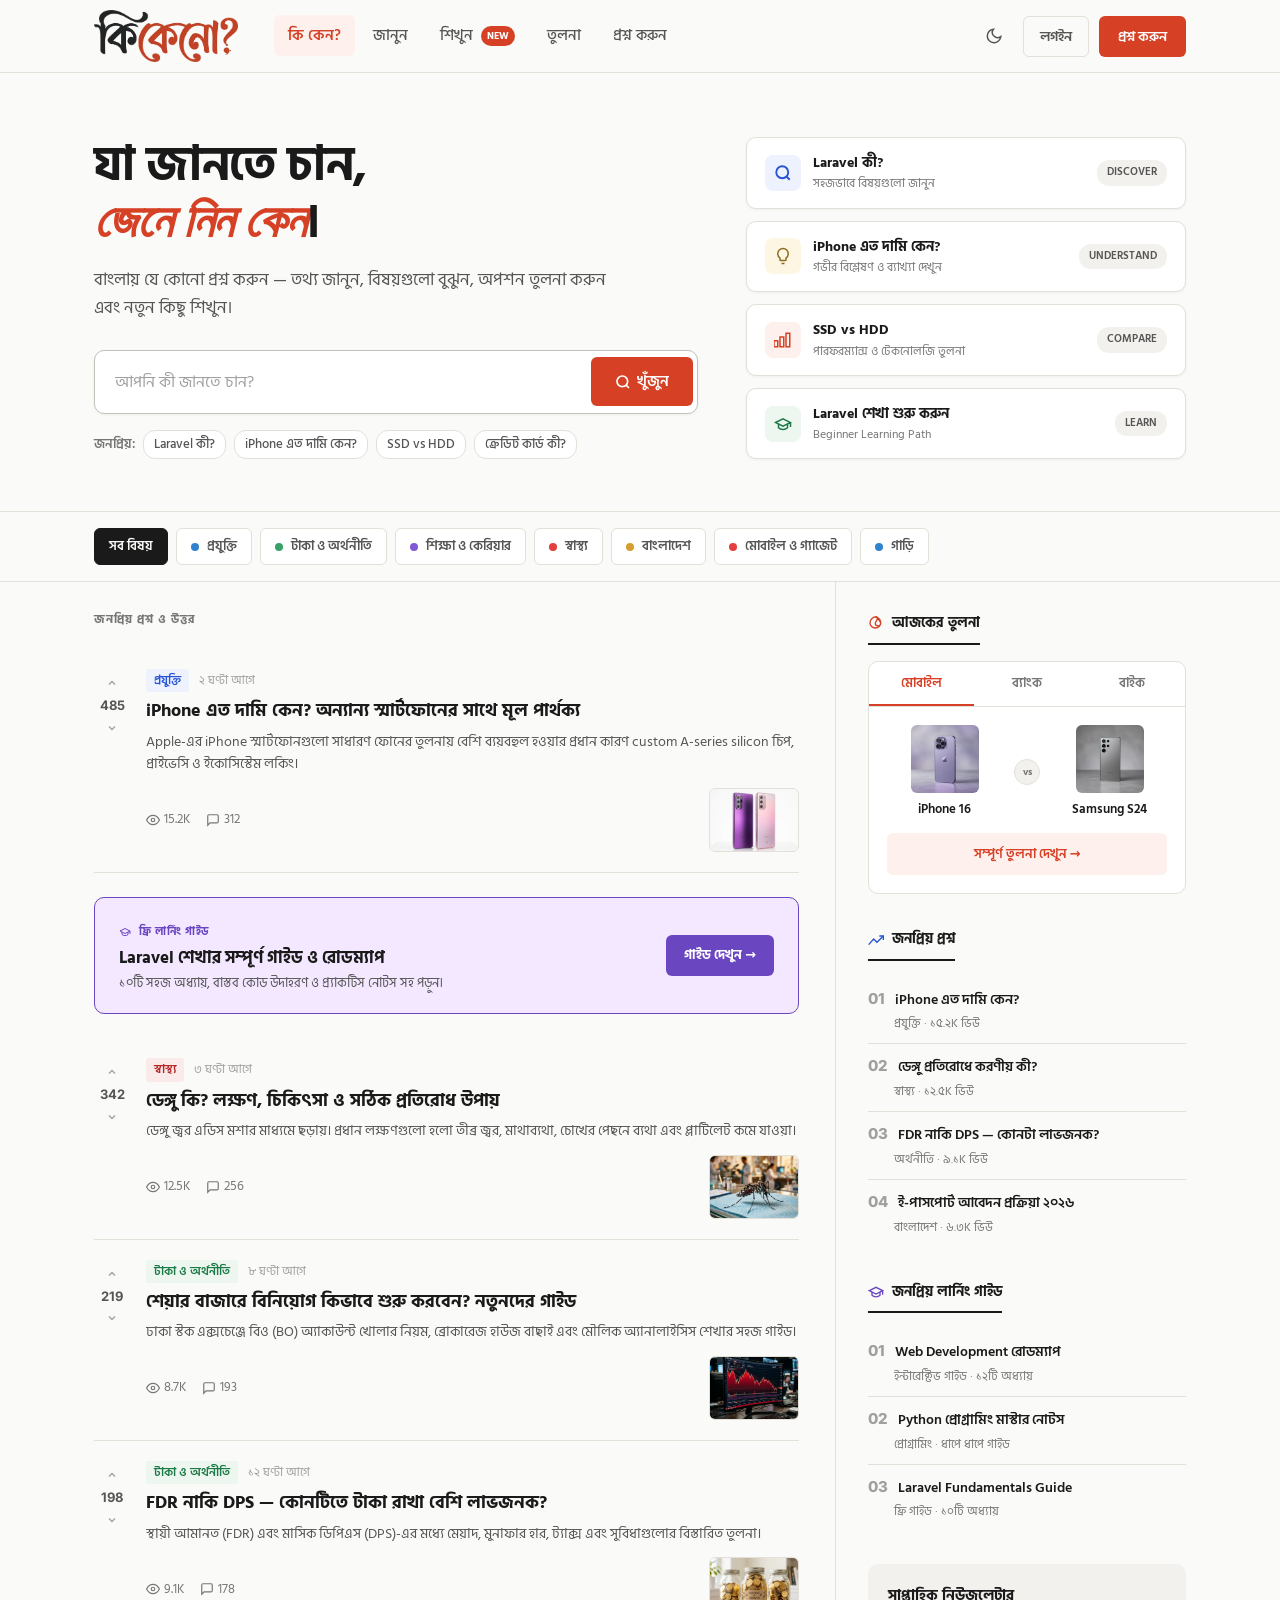
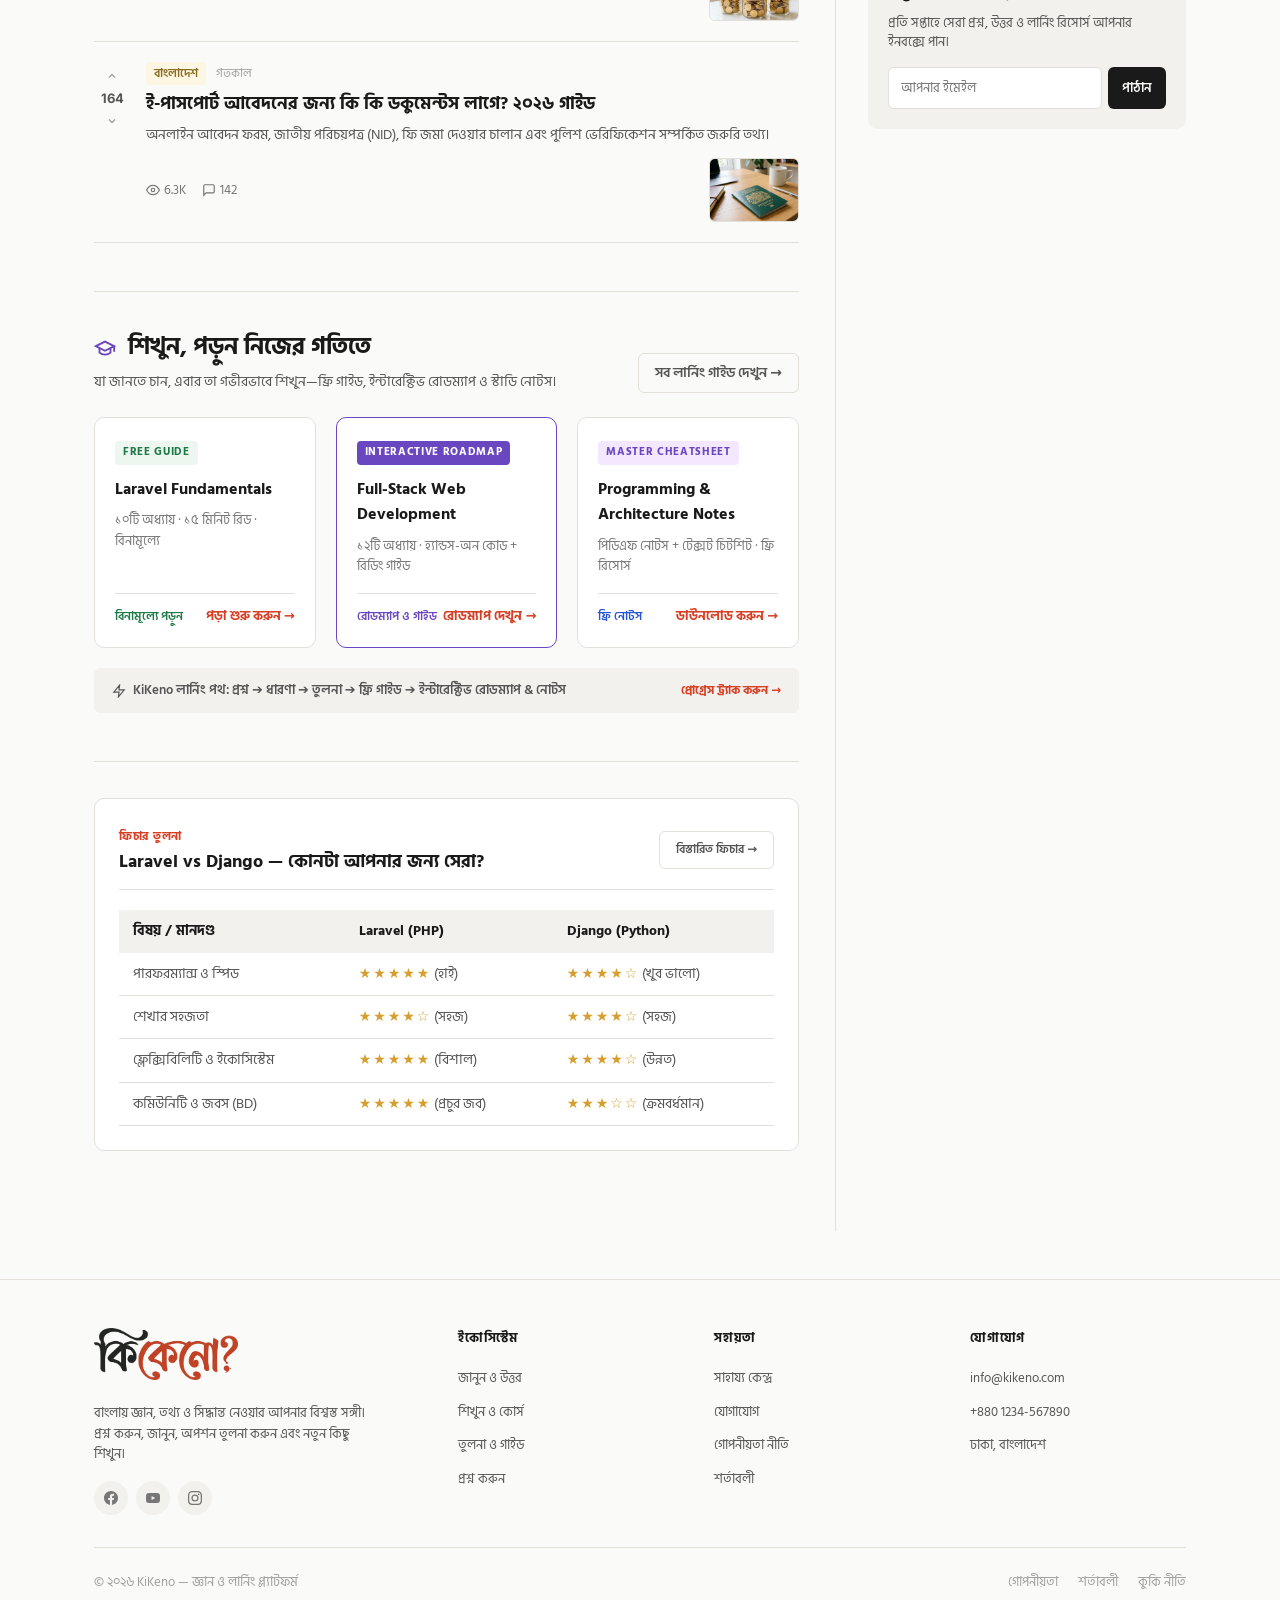
==== commit d27f868c: "refactor: update learning section content to emphasize guides, roadmaps, and reading materials over " ====
--- a/index.html
+++ b/index.html
@@ -3,34 +3,29 @@
 <head>
   <meta charset="UTF-8">
   <meta name="viewport" content="width=device-width, initial-scale=1.0">
-  <title>KiKeno — বাংলায় জানুন, বুঝুন, সিদ্ধান্ত নিন</title>
-  <meta name="description" content="বাংলায় যে কোনো প্রশ্ন করুন এবং সহজ, নির্ভরযোগ্য উত্তর পান আমাদের কমিউনিটি ও AI এর সহায়তায়।">
+  <title>KiKeno — বাংলায় জানুন, বুঝুন, তুলনা করুন ও শিখুন</title>
+  <meta name="description" content="বাংলায় যে কোনো প্রশ্ন করুন — তথ্য জানুন, বিষয়গুলো বুঝুন, অপশন তুলনা করুন এবং নতুন কিছু শিখুন।">
   
   <link rel="preconnect" href="https://fonts.googleapis.com">
   <link rel="preconnect" href="https://fonts.gstatic.com" crossorigin>
   <link href="https://fonts.googleapis.com/css2?family=Hind+Siliguri:wght@400;500;600;700&family=Inter:wght@400;500;600;700;800&family=Playfair+Display:ital,wght@0,700;1,700&display=swap" rel="stylesheet">
   
   <style>
-    /* ========================================
-       V2 DESIGN SYSTEM — EDITORIAL AESTHETIC
-       ========================================
-       A design that looks like a real product
-       built by a small team with taste, not a
-       template generator. Asymmetric, editorial,
-       content-forward.
-    */
+    /* =========================================================
+       KIKENO DESIGN SYSTEM — BANGLA KNOWLEDGE & LEARNING ECOSYSTEM
+       ========================================================= */
 
     :root {
       --ink: #1a1a1a;
-      --ink-secondary: #555;
-      --ink-tertiary: #888;
-      --ink-faint: #b0b0b0;
+      --ink-secondary: #555555;
+      --ink-tertiary: #767676;
+      --ink-faint: #a0a0a0;
       --surface: #fafaf8;
-      --surface-raised: #fff;
-      --surface-sunken: #f0efec;
+      --surface-raised: #ffffff;
+      --surface-sunken: #f2f1ed;
       --surface-invert: #1a1a1a;
-      --border: #e4e2dd;
-      --border-strong: #ccc;
+      --border: #e2e0d8;
+      --border-strong: #c4c2b8;
       --accent: #d64025;
       --accent-hover: #b8331d;
       --accent-bg: #fdf0ed;
@@ -38,18 +33,23 @@
       --blue-bg: #eef2ff;
       --green: #1d7a47;
       --green-bg: #edf7f0;
-      --font-body: 'Hind Siliguri', system-ui, sans-serif;
+      --purple: #6b46c1;
+      --purple-bg: #f3e8ff;
+      --font-body: 'Hind Siliguri', system-ui, -apple-system, sans-serif;
       --font-display: 'Inter', system-ui, sans-serif;
       --font-serif: 'Playfair Display', Georgia, serif;
       --ease: cubic-bezier(0.22, 1, 0.36, 1);
-      --radius: 4px;
+      --radius: 6px;
+      --radius-lg: 10px;
+      --shadow-sm: 0 1px 3px rgba(0,0,0,0.05);
+      --shadow-md: 0 4px 12px rgba(0,0,0,0.08);
     }
 
     [data-theme="dark"] {
       --ink: #e8e6e1;
-      --ink-secondary: #aaa;
-      --ink-tertiary: #777;
-      --ink-faint: #555;
+      --ink-secondary: #aaaaaa;
+      --ink-tertiary: #888888;
+      --ink-faint: #555555;
       --surface: #111110;
       --surface-raised: #1a1a19;
       --surface-sunken: #0d0d0c;
@@ -63,6 +63,10 @@
       --blue-bg: #1a1e2e;
       --green: #3cb06a;
       --green-bg: #152218;
+      --purple: #a78bfa;
+      --purple-bg: #211933;
+      --shadow-sm: 0 1px 3px rgba(0,0,0,0.3);
+      --shadow-md: 0 4px 12px rgba(0,0,0,0.4);
     }
 
     * { box-sizing: border-box; margin: 0; padding: 0; }
@@ -74,7 +78,7 @@
       line-height: 1.6;
       -webkit-font-smoothing: antialiased;
       -moz-osx-font-smoothing: grayscale;
-      transition: background 0.4s var(--ease), color 0.4s var(--ease);
+      transition: background 0.3s var(--ease), color 0.3s var(--ease);
     }
 
     ::selection { background: var(--accent); color: #fff; }
@@ -82,19 +86,19 @@
     a { color: inherit; text-decoration: none; }
 
     .wrap {
-      max-width: 1120px;
+      max-width: 1140px;
       margin: 0 auto;
-      padding: 0 28px;
-    }
-
-    /* ── NAVBAR ────────────────────────────── */
+      padding: 0 24px;
+    }
+
+    /* ── NAVBAR ───────────────────────────────── */
     .navbar {
       position: sticky;
       top: 0;
       z-index: 50;
       background: var(--surface);
       border-bottom: 1px solid var(--border);
-      transition: background 0.4s var(--ease), border-color 0.4s var(--ease);
+      transition: background 0.3s var(--ease), border-color 0.3s var(--ease);
     }
     .navbar-inner {
       display: flex;
@@ -105,7 +109,7 @@
     .navbar-left {
       display: flex;
       align-items: center;
-      gap: 40px;
+      gap: 36px;
     }
     .logo {
       display: inline-flex;
@@ -115,10 +119,7 @@
       height: 52px;
       width: auto;
       display: block;
-      transition: filter 0.4s var(--ease);
-    }
-    .footer-top .logo img {
-      height: 60px;
+      transition: filter 0.3s var(--ease);
     }
     [data-theme="dark"] .logo img {
       filter: brightness(0) invert(1);
@@ -126,13 +127,13 @@
     .nav-menu {
       display: flex;
       list-style: none;
-      gap: 6px;
+      gap: 4px;
     }
     .nav-menu a {
-      font-size: 14px;
+      font-size: 15px;
       font-weight: 500;
       color: var(--ink-secondary);
-      padding: 6px 12px;
+      padding: 8px 14px;
       border-radius: var(--radius);
       transition: color 0.15s, background 0.15s;
     }
@@ -141,20 +142,31 @@
       background: var(--surface-sunken);
     }
     .nav-menu a.current {
-      color: var(--ink);
+      color: var(--accent);
       font-weight: 600;
+      background: var(--accent-bg);
+    }
+    .nav-badge {
+      font-size: 10px;
+      font-weight: 700;
+      padding: 2px 6px;
+      border-radius: 10px;
+      background: var(--accent);
+      color: #fff;
+      margin-left: 4px;
+      vertical-align: middle;
     }
     .navbar-right {
       display: flex;
       align-items: center;
-      gap: 8px;
+      gap: 10px;
     }
     .btn-ghost {
       display: inline-flex;
       align-items: center;
       gap: 6px;
-      padding: 7px 14px;
-      font-size: 13px;
+      padding: 8px 16px;
+      font-size: 14px;
       font-weight: 600;
       font-family: var(--font-body);
       color: var(--ink-secondary);
@@ -173,8 +185,8 @@
       display: inline-flex;
       align-items: center;
       gap: 6px;
-      padding: 7px 16px;
-      font-size: 13px;
+      padding: 8px 18px;
+      font-size: 14px;
       font-weight: 600;
       font-family: var(--font-body);
       color: #fff;
@@ -186,8 +198,8 @@
     }
     .btn-solid:hover { background: var(--accent-hover); }
     .icon-circle {
-      width: 34px;
-      height: 34px;
+      width: 38px;
+      height: 38px;
       display: grid;
       place-items: center;
       border-radius: 50%;
@@ -203,8 +215,8 @@
     }
     .mobile-toggle {
       display: none;
-      width: 34px;
-      height: 34px;
+      width: 36px;
+      height: 36px;
       border: none;
       background: transparent;
       cursor: pointer;
@@ -214,112 +226,175 @@
       display: none;
     }
 
-    /* ── HERO — EDITORIAL MASTHEAD ─────────── */
-    .masthead {
-      padding: 72px 0 56px;
+    /* ── HERO SECTION ─────────────────────────── */
+    .hero-masthead {
+      padding: 64px 0 52px;
       border-bottom: 1px solid var(--border);
     }
-    .masthead-grid {
+    .hero-grid {
       display: grid;
-      grid-template-columns: 1fr 420px;
+      grid-template-columns: 1fr 440px;
       gap: 48px;
-      align-items: end;
-    }
-    .masthead-headline {
-      font-family: var(--font-body);
-      font-size: 52px;
-      font-weight: 700;
-      line-height: 1.12;
+      align-items: center;
+    }
+    .hero-headline {
+      font-size: 48px;
+      font-weight: 700;
+      line-height: 1.15;
       letter-spacing: -0.5px;
       color: var(--ink);
     }
-    .masthead-headline .em {
+    .hero-headline .em {
       font-family: var(--font-serif);
       font-style: italic;
       color: var(--accent);
     }
-    .masthead-sub {
-      margin-top: 20px;
+    .hero-sub {
+      margin-top: 16px;
       font-size: 17px;
       line-height: 1.65;
       color: var(--ink-secondary);
-      max-width: 520px;
-    }
-    .search-wrap {
-      margin-top: 32px;
-    }
-    .search-field {
-      display: flex;
-      align-items: center;
-      gap: 0;
+      max-width: 540px;
+    }
+
+    /* Search Input Box */
+    .search-container {
+      margin-top: 28px;
+    }
+    .search-box-field {
+      display: flex;
+      align-items: center;
       background: var(--surface-raised);
-      border: 1px solid var(--border);
-      border-radius: var(--radius);
-      overflow: hidden;
+      border: 1.5px solid var(--border-strong);
+      border-radius: var(--radius-lg);
+      padding: 4px;
+      box-shadow: var(--shadow-sm);
       transition: border-color 0.2s;
     }
-    .search-field:focus-within {
+    .search-box-field:focus-within {
       border-color: var(--accent);
     }
-    .search-field input {
+    .search-box-field input {
       flex: 1;
       padding: 14px 16px;
-      font-size: 15px;
+      font-size: 16px;
       font-family: var(--font-body);
       color: var(--ink);
       background: transparent;
       border: none;
       outline: none;
     }
-    .search-field input::placeholder {
+    .search-box-field input::placeholder {
       color: var(--ink-faint);
     }
-    .search-field button {
-      padding: 10px 20px;
-      margin: 4px;
+    .search-box-field button {
+      padding: 12px 24px;
       background: var(--accent);
       color: #fff;
       border: none;
       border-radius: var(--radius);
-      font-size: 14px;
+      font-size: 15px;
       font-weight: 600;
       font-family: var(--font-body);
       cursor: pointer;
       transition: background 0.15s;
-    }
-    .search-field button:hover { background: var(--accent-hover); }
-
-    .masthead-aside {
-      position: relative;
-    }
-    .masthead-img {
-      width: 100%;
-      max-height: 360px;
-      object-fit: contain;
-      display: block;
-    }
-
-    /* Quick stat chips below search */
-    .stat-chips {
-      display: flex;
-      gap: 20px;
-      margin-top: 24px;
+      display: flex;
+      align-items: center;
+      gap: 6px;
+    }
+    .search-box-field button:hover { background: var(--accent-hover); }
+
+    /* Popular Searches Chips */
+    .popular-tags-row {
+      display: flex;
+      align-items: center;
+      gap: 8px;
+      margin-top: 16px;
       flex-wrap: wrap;
     }
-    .stat-chip {
-      font-size: 13px;
+    .popular-label {
+      font-size: 13px;
+      font-weight: 600;
       color: var(--ink-tertiary);
     }
-    .stat-chip strong {
-      font-family: var(--font-display);
-      font-weight: 700;
-      color: var(--ink);
-      margin-right: 4px;
-    }
-
-    /* ── TOPICS BAR ────────────────────────── */
+    .pop-tag {
+      font-size: 13px;
+      font-weight: 500;
+      color: var(--ink-secondary);
+      background: var(--surface-raised);
+      border: 1px solid var(--border);
+      padding: 3px 10px;
+      border-radius: 12px;
+      transition: border-color 0.15s, color 0.15s;
+    }
+    .pop-tag:hover {
+      border-color: var(--accent);
+      color: var(--accent);
+    }
+
+    /* Hero Ecosystem Cards Composition */
+    .hero-eco-visual {
+      display: flex;
+      flex-direction: column;
+      gap: 12px;
+    }
+    .eco-card {
+      background: var(--surface-raised);
+      border: 1px solid var(--border);
+      border-radius: var(--radius-lg);
+      padding: 14px 18px;
+      box-shadow: var(--shadow-sm);
+      display: flex;
+      align-items: center;
+      justify-content: space-between;
+      gap: 12px;
+      transition: transform 0.2s var(--ease), border-color 0.2s var(--ease);
+    }
+    .eco-card:hover {
+      transform: translateY(-2px);
+      border-color: var(--accent);
+    }
+    .eco-card-left {
+      display: flex;
+      align-items: center;
+      gap: 12px;
+    }
+    .eco-icon {
+      width: 36px;
+      height: 36px;
+      border-radius: 8px;
+      display: grid;
+      place-items: center;
+      font-size: 18px;
+      flex-shrink: 0;
+    }
+    .eco-icon-discover { background: var(--blue-bg); color: var(--blue); }
+    .eco-icon-explain { background: #fdf6e3; color: #8a6d22; }
+    .eco-icon-compare { background: var(--accent-bg); color: var(--accent); }
+    .eco-icon-learn { background: var(--green-bg); color: var(--green); }
+
+    .eco-title {
+      font-size: 14px;
+      font-weight: 700;
+      color: var(--ink);
+    }
+    .eco-sub {
+      font-size: 12px;
+      color: var(--ink-tertiary);
+    }
+    .eco-action-badge {
+      font-size: 11px;
+      font-weight: 600;
+      padding: 4px 10px;
+      border-radius: 12px;
+      background: var(--surface-sunken);
+      color: var(--ink-secondary);
+      white-space: nowrap;
+    }
+
+    /* ── TOPICS BAR ───────────────────────────── */
     .topics-bar {
-      padding: 20px 0;
+      padding: 16px 0;
       border-bottom: 1px solid var(--border);
       overflow-x: auto;
     }
@@ -332,7 +407,7 @@
       display: inline-flex;
       align-items: center;
       gap: 8px;
-      padding: 8px 16px;
+      padding: 7px 14px;
       font-size: 13px;
       font-weight: 600;
       color: var(--ink-secondary);
@@ -364,34 +439,33 @@
       flex-shrink: 0;
     }
 
-    /* ── CONTENT LAYOUT ───────────────────── */
+    /* ── CONTENT AREA LAYOUT ──────────────────── */
     .content-area {
       display: grid;
-      grid-template-columns: 1fr 360px;
+      grid-template-columns: 1fr 350px;
       gap: 0;
-      padding: 0;
     }
     .main-feed {
-      padding: 24px 32px 40px 0;
+      padding: 28px 36px 40px 0;
       border-right: 1px solid var(--border);
     }
     .sidebar {
-      padding: 24px 0 40px 32px;
+      padding: 28px 0 40px 32px;
     }
 
     .feed-label {
-      font-size: 11px;
+      font-size: 12px;
       font-weight: 700;
       letter-spacing: 0.08em;
       text-transform: uppercase;
       color: var(--ink-tertiary);
-      margin-bottom: 16px;
-    }
-
-    /* ── QUESTION CARDS — EDITORIAL STYLE ── */
+      margin-bottom: 20px;
+    }
+
+    /* ── QUESTION CARDS ───────────────────────── */
     .q-card {
       display: grid;
-      grid-template-columns: 44px 1fr;
+      grid-template-columns: 36px 1fr;
       gap: 16px;
       padding: 20px 0;
       border-bottom: 1px solid var(--border);
@@ -403,11 +477,11 @@
       flex-direction: column;
       align-items: center;
       gap: 2px;
-      padding-top: 2px;
+      padding-top: 4px;
     }
     .q-vote-btn {
-      width: 28px;
-      height: 22px;
+      width: 26px;
+      height: 20px;
       display: grid;
       place-items: center;
       background: none;
@@ -424,16 +498,15 @@
     .q-vote-btn.voted { color: var(--accent); }
     .q-vote-num {
       font-family: var(--font-display);
-      font-size: 14px;
-      font-weight: 700;
-      color: var(--ink);
-    }
-
-    .q-body {}
+      font-size: 13px;
+      font-weight: 700;
+      color: var(--ink-secondary);
+    }
+
     .q-header {
       display: flex;
       align-items: center;
-      gap: 8px;
+      gap: 10px;
       margin-bottom: 6px;
     }
     .q-cat {
@@ -450,12 +523,13 @@
     [data-theme="dark"] .q-cat--finance { color: #5cc882; background: #152218; }
     [data-theme="dark"] .q-cat--tech { color: #7b9bfa; background: #1a1e30; }
     [data-theme="dark"] .q-cat--bd { color: #d4b84e; background: #242010; }
+
     .q-time {
       font-size: 12px;
       color: var(--ink-faint);
     }
     .q-title-link {
-      font-size: 17px;
+      font-size: 18px;
       font-weight: 700;
       line-height: 1.4;
       color: var(--ink);
@@ -464,9 +538,9 @@
     .q-title-link:hover { color: var(--accent); }
 
     .q-excerpt {
-      margin-top: 4px;
+      margin-top: 6px;
       font-size: 14px;
-      line-height: 1.55;
+      line-height: 1.6;
       color: var(--ink-secondary);
       display: -webkit-box;
       -webkit-line-clamp: 2;
@@ -477,18 +551,18 @@
       display: flex;
       align-items: center;
       gap: 16px;
-      margin-top: 10px;
+      margin-top: 12px;
     }
     .q-stat {
-      font-size: 12px;
+      font-size: 13px;
       color: var(--ink-tertiary);
       display: flex;
       align-items: center;
       gap: 4px;
     }
     .q-thumb {
-      width: 100px;
-      height: 70px;
+      width: 90px;
+      height: 64px;
       border-radius: var(--radius);
       object-fit: cover;
       margin-left: auto;
@@ -496,7 +570,179 @@
       border: 1px solid var(--border);
     }
 
-    /* ── SIDEBAR ──────────────────────────── */
+    /* ── KNOWLEDGE TO LEARNING BRIDGE CARD ───── */
+    .learn-bridge-card {
+      margin: 24px 0;
+      padding: 20px 24px;
+      background: var(--purple-bg);
+      border: 1px solid var(--purple);
+      border-radius: var(--radius-lg);
+      display: flex;
+      align-items: center;
+      justify-content: space-between;
+      gap: 20px;
+    }
+    .bridge-badge {
+      font-size: 11px;
+      font-weight: 700;
+      text-transform: uppercase;
+      letter-spacing: 0.06em;
+      color: var(--purple);
+      margin-bottom: 4px;
+      display: inline-block;
+    }
+    .bridge-title {
+      font-size: 17px;
+      font-weight: 700;
+      color: var(--ink);
+    }
+    .bridge-sub {
+      font-size: 13px;
+      color: var(--ink-secondary);
+    }
+    .btn-bridge {
+      display: inline-flex;
+      align-items: center;
+      gap: 6px;
+      padding: 10px 18px;
+      font-size: 13px;
+      font-weight: 700;
+      color: #fff;
+      background: var(--purple);
+      border-radius: var(--radius);
+      white-space: nowrap;
+      transition: opacity 0.15s;
+    }
+    .btn-bridge:hover { opacity: 0.9; }
+
+    /* ── LEARNING SECTION (FUTURE-READY) ─────── */
+    .learning-section {
+      margin: 48px 0;
+      padding-top: 36px;
+      border-top: 1px solid var(--border);
+    }
+    .section-header {
+      display: flex;
+      justify-content: space-between;
+      align-items: flex-end;
+      margin-bottom: 24px;
+    }
+    .section-title {
+      font-size: 24px;
+      font-weight: 700;
+      color: var(--ink);
+    }
+    .section-sub {
+      font-size: 14px;
+      color: var(--ink-secondary);
+      margin-top: 4px;
+    }
+    .learn-grid {
+      display: grid;
+      grid-template-columns: repeat(3, 1fr);
+      gap: 20px;
+    }
+    .learn-card {
+      background: var(--surface-raised);
+      border: 1px solid var(--border);
+      border-radius: var(--radius-lg);
+      padding: 20px;
+      display: flex;
+      flex-direction: column;
+      justify-content: space-between;
+      transition: transform 0.2s var(--ease), border-color 0.2s var(--ease);
+    }
+    .learn-card:hover {
+      transform: translateY(-3px);
+      border-color: var(--accent);
+    }
+    .learn-type {
+      font-size: 11px;
+      font-weight: 700;
+      letter-spacing: 0.06em;
+      padding: 3px 8px;
+      border-radius: 4px;
+      display: inline-block;
+      margin-bottom: 12px;
+      align-self: flex-start;
+    }
+    .learn-type--free { background: var(--green-bg); color: var(--green); }
+    .learn-type--path { background: var(--blue-bg); color: var(--blue); }
+    .learn-type--study { background: var(--purple-bg); color: var(--purple); }
+
+    .learn-card-title {
+      font-size: 16px;
+      font-weight: 700;
+      color: var(--ink);
+      margin-bottom: 8px;
+    }
+    .learn-card-meta {
+      font-size: 13px;
+      color: var(--ink-tertiary);
+      margin-bottom: 16px;
+    }
+    .learn-card-footer {
+      display: flex;
+      align-items: center;
+      justify-content: space-between;
+      border-top: 1px solid var(--border);
+      padding-top: 12px;
+    }
+    .learn-link {
+      font-size: 13px;
+      font-weight: 700;
+      color: var(--accent);
+    }
+
+    /* ── COMPARISON MATRIX SECTION ────────────── */
+    .compare-matrix-section {
+      margin: 40px 0;
+      padding-top: 36px;
+      border-top: 1px solid var(--border);
+    }
+    .matrix-card {
+      background: var(--surface-raised);
+      border: 1px solid var(--border);
+      border-radius: var(--radius-lg);
+      padding: 24px;
+    }
+    .matrix-header {
+      display: flex;
+      justify-content: space-between;
+      align-items: center;
+      margin-bottom: 20px;
+      padding-bottom: 12px;
+      border-bottom: 1px solid var(--border);
+    }
+    .matrix-title {
+      font-size: 18px;
+      font-weight: 700;
+      color: var(--ink);
+    }
+    .matrix-table {
+      width: 100%;
+      border-collapse: collapse;
+    }
+    .matrix-table th, .matrix-table td {
+      padding: 10px 14px;
+      font-size: 14px;
+      text-align: left;
+    }
+    .matrix-table th {
+      font-weight: 700;
+      color: var(--ink);
+      background: var(--surface-sunken);
+    }
+    .matrix-table td {
+      border-bottom: 1px solid var(--border);
+      color: var(--ink-secondary);
+    }
+    .matrix-stars {
+      color: #d69e2e;
+      letter-spacing: 2px;
+    }
+
+    /* ── SIDEBAR ──────────────────────────────── */
     .sidebar-section {
       margin-bottom: 32px;
     }
@@ -504,17 +750,17 @@
       font-size: 14px;
       font-weight: 700;
       color: var(--ink);
-      margin-bottom: 14px;
-      padding-bottom: 10px;
+      margin-bottom: 16px;
+      padding-bottom: 8px;
       border-bottom: 2px solid var(--ink);
       display: inline-block;
     }
 
-    /* Compare Widget */
+    /* Sidebar Compare Widget */
     .compare-widget {
       background: var(--surface-raised);
       border: 1px solid var(--border);
-      border-radius: var(--radius);
+      border-radius: var(--radius-lg);
       overflow: hidden;
     }
     .compare-tabs-bar {
@@ -541,7 +787,7 @@
       border-bottom-color: var(--accent);
     }
     .compare-body {
-      padding: 20px;
+      padding: 18px;
     }
     .compare-pair {
       display: none;
@@ -558,17 +804,17 @@
       display: flex;
       flex-direction: column;
       align-items: center;
-      gap: 8px;
+      gap: 6px;
     }
     .compare-item-img {
-      width: 72px;
-      height: 72px;
+      width: 68px;
+      height: 68px;
       object-fit: contain;
       border-radius: var(--radius);
     }
     .compare-item-icon {
-      width: 52px;
-      height: 52px;
+      width: 48px;
+      height: 48px;
       background: var(--surface-sunken);
       border-radius: 8px;
       display: grid;
@@ -581,8 +827,8 @@
       color: var(--ink);
     }
     .versus-circle {
-      width: 28px;
-      height: 28px;
+      width: 26px;
+      height: 26px;
       border-radius: 50%;
       background: var(--surface-sunken);
       border: 1px solid var(--border);
@@ -596,7 +842,7 @@
     .compare-cta {
       display: block;
       width: 100%;
-      margin-top: 16px;
+      margin-top: 14px;
       padding: 10px;
       text-align: center;
       font-size: 13px;
@@ -614,30 +860,30 @@
       color: #fff;
     }
 
-    /* Trending sidebar */
-    .trending-list {
+    /* Sidebar Lists */
+    .sidebar-list {
       list-style: none;
     }
-    .trending-item {
+    .sidebar-list-item {
       padding: 10px 0;
       border-bottom: 1px solid var(--border);
     }
-    .trending-item:last-child { border-bottom: none; }
-    .trending-num {
+    .sidebar-list-item:last-child { border-bottom: none; }
+    .sidebar-num {
       font-family: var(--font-display);
-      font-size: 16px;
+      font-size: 15px;
       font-weight: 800;
       color: var(--ink-faint);
       margin-right: 10px;
     }
-    .trending-text {
+    .sidebar-link-text {
       font-size: 14px;
       font-weight: 600;
       color: var(--ink);
       transition: color 0.1s;
     }
-    .trending-text:hover { color: var(--accent); }
-    .trending-meta {
+    .sidebar-link-text:hover { color: var(--accent); }
+    .sidebar-meta {
       display: block;
       font-size: 12px;
       color: var(--ink-tertiary);
@@ -645,10 +891,10 @@
       margin-left: 26px;
     }
 
-    /* Newsletter sidebar */
+    /* Sidebar Newsletter */
     .newsletter-card {
       background: var(--surface-sunken);
-      border-radius: var(--radius);
+      border-radius: var(--radius-lg);
       padding: 20px;
     }
     .newsletter-card h4 {
@@ -694,24 +940,24 @@
     }
     .newsletter-form button:hover { opacity: 0.85; }
 
-    /* ── FOOTER ────────────────────────────── */
+    /* ── SITE FOOTER ─────────────────────────── */
     .site-footer {
-      margin-top: 40px;
+      margin-top: 48px;
       border-top: 1px solid var(--border);
-      padding: 40px 0 28px;
+      padding: 48px 0 28px;
       background: var(--surface);
     }
     .footer-top {
       display: grid;
       grid-template-columns: 1.5fr 1fr 1fr 1fr;
       gap: 40px;
-      margin-bottom: 28px;
+      margin-bottom: 32px;
     }
     .footer-brand-text {
       font-size: 13px;
       color: var(--ink-secondary);
       line-height: 1.6;
-      margin-top: 12px;
+      margin-top: 14px;
       max-width: 280px;
     }
     .footer-socials {
@@ -720,8 +966,8 @@
       margin-top: 16px;
     }
     .footer-social-link {
-      width: 32px;
-      height: 32px;
+      width: 34px;
+      height: 34px;
       display: grid;
       place-items: center;
       border-radius: 50%;
@@ -739,14 +985,10 @@
       text-transform: uppercase;
       letter-spacing: 0.06em;
       color: var(--ink);
-      margin-bottom: 14px;
-    }
-    .footer-col ul {
-      list-style: none;
-    }
-    .footer-col li {
-      margin-bottom: 8px;
-    }
+      margin-bottom: 16px;
+    }
+    .footer-col ul { list-style: none; }
+    .footer-col li { margin-bottom: 8px; }
     .footer-col a {
       font-size: 13px;
       color: var(--ink-secondary);
@@ -755,62 +997,46 @@
     .footer-col a:hover { color: var(--accent); }
     .footer-bottom {
       border-top: 1px solid var(--border);
-      padding-top: 20px;
-      font-size: 12px;
+      padding-top: 24px;
+      font-size: 13px;
       color: var(--ink-faint);
       display: flex;
       justify-content: space-between;
       align-items: center;
     }
-    .footer-bottom-links {
-      display: flex;
-      gap: 20px;
-    }
+    .footer-bottom-links { display: flex; gap: 20px; }
     .footer-bottom-links a {
-      font-size: 12px;
+      font-size: 13px;
       color: var(--ink-faint);
       transition: color 0.1s;
     }
     .footer-bottom-links a:hover { color: var(--ink-secondary); }
 
-    /* ── RESPONSIVE ────────────────────────── */
+    /* ── RESPONSIVE STYLES ───────────────────── */
     @media (max-width: 1024px) {
-      .masthead-grid {
-        grid-template-columns: 1fr;
-      }
-      .masthead-aside { display: none; }
-      .content-area {
-        grid-template-columns: 1fr;
-      }
-      .main-feed {
-        padding-right: 0;
-        border-right: none;
-        border-bottom: 1px solid var(--border);
-      }
-      .sidebar {
-        padding-left: 0;
-        padding-top: 24px;
-      }
-      .footer-top {
-        grid-template-columns: 1fr 1fr;
-      }
+      .hero-grid { grid-template-columns: 1fr; }
+      .hero-eco-visual { display: grid; grid-template-columns: 1fr 1fr; gap: 12px; }
+      .content-area { grid-template-columns: 1fr; }
+      .main-feed { padding-right: 0; border-right: none; border-bottom: 1px solid var(--border); }
+      .sidebar { padding-left: 0; padding-top: 28px; }
+      .learn-grid { grid-template-columns: 1fr 1fr; }
+      .footer-top { grid-template-columns: 1fr 1fr; }
     }
 
     @media (max-width: 768px) {
       .nav-menu { display: none; }
       .mobile-toggle { display: block; }
-      .navbar-right .btn-ghost,
-      .navbar-right .btn-solid { display: none; }
+      .navbar-right .btn-ghost, .navbar-right .btn-solid { display: none; }
 
       .nav-mobile {
         display: none;
         position: absolute;
-        top: 64px;
+        top: 72px;
         left: 0;
         right: 0;
         background: var(--surface);
         border-bottom: 1px solid var(--border);
-        padding: 16px 28px 20px;
+        padding: 16px 24px 20px;
         z-index: 40;
       }
       .nav-mobile.open { display: block; }
@@ -818,42 +1044,24 @@
         list-style: none;
         display: flex;
         flex-direction: column;
-        gap: 8px;
+        gap: 10px;
         margin-bottom: 16px;
       }
       .nav-mobile a {
         display: block;
         padding: 8px 0;
-        font-size: 15px;
+        font-size: 16px;
         font-weight: 500;
         color: var(--ink-secondary);
       }
-      .nav-mobile a:hover { color: var(--ink); }
-      .nav-mobile-actions {
-        display: flex;
-        gap: 8px;
-      }
-      .nav-mobile-actions .btn-ghost,
-      .nav-mobile-actions .btn-solid {
-        flex: 1;
-        justify-content: center;
-        padding: 10px;
-      }
-
-      .masthead { padding: 40px 0 36px; }
-      .masthead-headline { font-size: 36px; }
-      .masthead-sub { font-size: 15px; }
-      .stat-chips { gap: 12px; }
-      .q-thumb { display: none; }
-      .footer-top {
-        grid-template-columns: 1fr;
-        gap: 24px;
-      }
-      .footer-bottom {
-        flex-direction: column;
-        gap: 8px;
-        text-align: center;
-      }
+
+      .hero-masthead { padding: 40px 0 32px; }
+      .hero-headline { font-size: 34px; }
+      .hero-sub { font-size: 15px; }
+      .hero-eco-visual { grid-template-columns: 1fr; }
+      .learn-grid { grid-template-columns: 1fr; }
+      .footer-top { grid-template-columns: 1fr; gap: 24px; }
+      .footer-bottom { flex-direction: column; gap: 12px; text-align: center; }
     }
   </style>
 </head>
@@ -863,19 +1071,21 @@
 <header class="navbar">
   <div class="wrap navbar-inner">
     <div class="navbar-left">
-      <a href="#" class="logo"><img src="assets/images/logo.png" alt="কিকেনো"></a>
+      <a href="#" class="logo">
+        <img src="assets/images/logo.png" alt="কিকেনো?">
+      </a>
       <ul class="nav-menu">
-        <li><a href="#" class="current">হোম</a></li>
-        <li><a href="#">প্রশ্ন করুন</a></li>
-        <li><a href="#">বিষয়</a></li>
-        <li><a href="#">তুলনা</a></li>
-        <li><a href="#">ব্লগ</a></li>
+        <li><a href="#" class="current">কি কেন?</a></li>
+        <li><a href="#janun">জানুন</a></li>
+        <li><a href="#shikhun">শিখুন <span class="nav-badge">NEW</span></a></li>
+        <li><a href="#tulona">তুলনা</a></li>
+        <li><a href="#proshno">প্রশ্ন করুন</a></li>
       </ul>
     </div>
     <div class="navbar-right">
       <button class="icon-circle" id="themeToggle" title="থিম বদলান">
-        <svg id="iconMoon" width="16" height="16" viewBox="0 0 24 24" fill="none" stroke="currentColor" stroke-width="2"><path d="M21 12.79A9 9 0 1111.21 3 7 7 0 0021 12.79z"/></svg>
-        <svg id="iconSun" style="display:none" width="16" height="16" viewBox="0 0 24 24" fill="none" stroke="currentColor" stroke-width="2"><circle cx="12" cy="12" r="5"/><path d="M12 1v2M12 21v2M4.22 4.22l1.42 1.42M18.36 18.36l1.42 1.42M1 12h2M21 12h2M4.22 19.78l1.42-1.42M18.36 5.64l1.42-1.42"/></svg>
+        <svg id="iconMoon" width="18" height="18" viewBox="0 0 24 24" fill="none" stroke="currentColor" stroke-width="2"><path d="M21 12.79A9 9 0 1111.21 3 7 7 0 0021 12.79z"/></svg>
+        <svg id="iconSun" style="display:none" width="18" height="18" viewBox="0 0 24 24" fill="none" stroke="currentColor" stroke-width="2"><circle cx="12" cy="12" r="5"/><path d="M12 1v2M12 21v2M4.22 4.22l1.42 1.42M18.36 18.36l1.42 1.42M1 12h2M21 12h2M4.22 19.78l1.42-1.42M18.36 5.64l1.42-1.42"/></svg>
       </button>
       <button class="btn-ghost">লগইন</button>
       <button class="btn-solid">প্রশ্ন করুন</button>
@@ -886,86 +1096,168 @@
   </div>
   <nav class="nav-mobile" id="mobileMenu">
     <ul>
-      <li><a href="#">হোম</a></li>
-      <li><a href="#">প্রশ্ন করুন</a></li>
-      <li><a href="#">বিষয়</a></li>
-      <li><a href="#">তুলনা</a></li>
-      <li><a href="#">ব্লগ</a></li>
+      <li><a href="#">কি কেন?</a></li>
+      <li><a href="#janun">জানুন</a></li>
+      <li><a href="#shikhun">শিখুন</a></li>
+      <li><a href="#tulona">তুলনা</a></li>
+      <li><a href="#proshno">প্রশ্ন করুন</a></li>
     </ul>
-    <div class="nav-mobile-actions">
-      <button class="btn-ghost">লগইন</button>
-      <button class="btn-solid">প্রশ্ন করুন</button>
+    <div style="display:flex; gap:10px; margin-top:12px;">
+      <button class="btn-ghost" style="flex:1;">লগইন</button>
+      <button class="btn-solid" style="flex:1;">প্রশ্ন করুন</button>
     </div>
   </nav>
 </header>
 
-<!-- ▸ MASTHEAD (HERO) -->
-<section class="masthead">
+<!-- ▸ HERO SECTION -->
+<section class="hero-masthead">
   <div class="wrap">
-    <div class="masthead-grid">
+    <div class="hero-grid">
       <div>
-        <h1 class="masthead-headline">
-          যা জানতে চান,<br><span class="em">জিজ্ঞেস</span> করুন
+        <h1 class="hero-headline">
+          যা জানতে চান,<br><span class="em">জেনে নিন কেন</span>।
         </h1>
-        <p class="masthead-sub">বাংলায় যে কোনো প্রশ্ন করুন — কমিউনিটি ও বিশেষজ্ঞদের কাছ থেকে সহজ, নির্ভরযোগ্য উত্তর পান।</p>
-        <div class="search-wrap">
-          <form class="search-field" action="#" onsubmit="event.preventDefault();">
-            <input type="text" placeholder="আজ আপনি কী জানতে চান?" aria-label="অনুসন্ধান">
-            <button type="submit">খুঁজুন</button>
+        <p class="hero-sub">বাংলায় যে কোনো প্রশ্ন করুন — তথ্য জানুন, বিষয়গুলো বুঝুন, অপশন তুলনা করুন এবং নতুন কিছু শিখুন।</p>
+        
+        <div class="search-container">
+          <form class="search-box-field" action="#" onsubmit="event.preventDefault();">
+            <input type="text" placeholder="আপনি কী জানতে চান?" aria-label="অনুসন্ধান">
+            <button type="submit">
+              <svg width="16" height="16" viewBox="0 0 24 24" fill="none" stroke="currentColor" stroke-width="2.5"><circle cx="11" cy="11" r="8"/><path d="M21 21l-4.35-4.35"/></svg>
+              খুঁজুন
+            </button>
           </form>
         </div>
-        <div class="stat-chips">
-          <span class="stat-chip"><strong>5,00,000+</strong> ব্যবহারকারী</span>
-          <span class="stat-chip"><strong>1,20,000+</strong> প্রশ্নোত্তর</span>
-          <span class="stat-chip"><strong>25,000+</strong> বিশেষজ্ঞ</span>
+
+        <div class="popular-tags-row">
+          <span class="popular-label">জনপ্রিয়:</span>
+          <a href="#" class="pop-tag">Laravel কী?</a>
+          <a href="#" class="pop-tag">iPhone এত দামি কেন?</a>
+          <a href="#" class="pop-tag">SSD vs HDD</a>
+          <a href="#" class="pop-tag">ক্রেডিট কার্ড কী?</a>
         </div>
       </div>
-      <aside class="masthead-aside">
-        <img src="assets/images/hero_character.png" alt="KiKeno" class="masthead-img">
+
+      <!-- Right Side: Ecosystem Floating Composition -->
+      <aside class="hero-eco-visual">
+        <div class="eco-card">
+          <div class="eco-card-left">
+            <div class="eco-icon eco-icon-discover"><svg width="18" height="18" viewBox="0 0 24 24" fill="none" stroke="currentColor" stroke-width="2.5"><circle cx="11" cy="11" r="8"/><path d="M21 21l-4.35-4.35"/></svg></div>
+            <div>
+              <div class="eco-title">Laravel কী?</div>
+              <div class="eco-sub">সহজভাবে বিষয়গুলো জানুন</div>
+            </div>
+          </div>
+          <span class="eco-action-badge">DISCOVER</span>
+        </div>
+
+        <div class="eco-card">
+          <div class="eco-card-left">
+            <div class="eco-icon eco-icon-explain"><svg width="18" height="18" viewBox="0 0 24 24" fill="none" stroke="currentColor" stroke-width="2"><path d="M9 18h6M10 22h4M12 2a7 7 0 00-7 7c0 2.38 1.19 4.47 3 5.74V17c0 .55.45 1 1 1h6c.55 0 1-.45 1-1v-2.26c1.81-1.27 3-3.36 3-5.74a7 7 0 00-7-7z"/></svg></div>
+            <div>
+              <div class="eco-title">iPhone এত দামি কেন?</div>
+              <div class="eco-sub">গভীর বিশ্লেষণ ও ব্যাখ্যা দেখুন</div>
+            </div>
+          </div>
+          <span class="eco-action-badge">UNDERSTAND</span>
+        </div>
+
+        <div class="eco-card">
+          <div class="eco-card-left">
+            <div class="eco-icon eco-icon-compare"><svg width="18" height="18" viewBox="0 0 24 24" fill="none" stroke="currentColor" stroke-width="2"><path d="M16 3h5v18h-5zM8 8h5v13H8zM0 13h5v8H0z"/></svg></div>
+            <div>
+              <div class="eco-title">SSD vs HDD</div>
+              <div class="eco-sub">পারফরম্যান্স ও টেকনোলজি তুলনা</div>
+            </div>
+          </div>
+          <span class="eco-action-badge">COMPARE</span>
+        </div>
+
+        <div class="eco-card">
+          <div class="eco-card-left">
+            <div class="eco-icon eco-icon-learn"><svg width="18" height="18" viewBox="0 0 24 24" fill="none" stroke="currentColor" stroke-width="2"><path d="M22 10v6M2 10l10-5 10 5-10 5z"/><path d="M6 12v5c3 3 9 3 12 0v-5"/></svg></div>
+            <div>
+              <div class="eco-title">Laravel শেখা শুরু করুন</div>
+              <div class="eco-sub">Beginner Learning Path</div>
+            </div>
+          </div>
+          <span class="eco-action-badge">LEARN</span>
+        </div>
       </aside>
     </div>
   </div>
 </section>
 
 <!-- ▸ TOPICS BAR -->
-<div class="topics-bar">
+<div class="topics-bar" id="janun">
   <div class="wrap">
     <ul class="topics-list">
-      <li><a class="topic-pill selected" href="#">সব</a></li>
+      <li><a class="topic-pill selected" href="#">সব বিষয়</a></li>
+      <li><a class="topic-pill" href="#"><span class="topic-dot" style="background:#3182ce"></span>প্রযুক্তি</a></li>
+      <li><a class="topic-pill" href="#"><span class="topic-dot" style="background:#38a169"></span>টাকা ও অর্থনীতি</a></li>
+      <li><a class="topic-pill" href="#"><span class="topic-dot" style="background:#805ad5"></span>শিক্ষা ও কেরিয়ার</a></li>
       <li><a class="topic-pill" href="#"><span class="topic-dot" style="background:#e53e3e"></span>স্বাস্থ্য</a></li>
-      <li><a class="topic-pill" href="#"><span class="topic-dot" style="background:#38a169"></span>টাকা ও অর্থনীতি</a></li>
-      <li><a class="topic-pill" href="#"><span class="topic-dot" style="background:#3182ce"></span>প্রযুক্তি</a></li>
-      <li><a class="topic-pill" href="#"><span class="topic-dot" style="background:#805ad5"></span>শিক্ষা</a></li>
       <li><a class="topic-pill" href="#"><span class="topic-dot" style="background:#d69e2e"></span>বাংলাদেশ</a></li>
       <li><a class="topic-pill" href="#"><span class="topic-dot" style="background:#e53e3e"></span>মোবাইল ও গ্যাজেট</a></li>
       <li><a class="topic-pill" href="#"><span class="topic-dot" style="background:#3182ce"></span>গাড়ি</a></li>
-      <li><a class="topic-pill" href="#"><span class="topic-dot" style="background:#38a169"></span>জীবনযাপন</a></li>
     </ul>
   </div>
 </div>
 
-<!-- ▸ MAIN CONTENT -->
+<!-- ▸ MAIN CONTENT AREA -->
 <div class="wrap">
   <div class="content-area">
 
-    <!-- ▸ FEED -->
-    <main class="main-feed">
-      <p class="feed-label">জনপ্রিয় প্রশ্নসমূহ</p>
+    <!-- ▸ FEED (LEFT COLUMN) -->
+    <main class="main-feed" id="proshno">
+      <p class="feed-label">জনপ্রিয় প্রশ্ন ও উত্তর</p>
 
       <!-- Q1 -->
       <article class="q-card">
         <div class="q-votes">
-          <button class="q-vote-btn btn-up" aria-label="আপভোট"><svg width="14" height="14" viewBox="0 0 24 24" fill="none" stroke="currentColor" stroke-width="2.5"><path d="M18 15l-6-6-6 6"/></svg></button>
+          <button class="q-vote-btn btn-up" aria-label="আপভোট"><svg width="12" height="12" viewBox="0 0 24 24" fill="none" stroke="currentColor" stroke-width="2.5"><path d="M18 15l-6-6-6 6"/></svg></button>
+          <span class="q-vote-num">485</span>
+          <button class="q-vote-btn btn-down" aria-label="ডাউনভোট"><svg width="12" height="12" viewBox="0 0 24 24" fill="none" stroke="currentColor" stroke-width="2.5"><path d="M6 9l6 6 6-6"/></svg></button>
+        </div>
+        <div class="q-body">
+          <div class="q-header">
+            <span class="q-cat q-cat--tech">প্রযুক্তি</span>
+            <span class="q-time">২ ঘণ্টা আগে</span>
+          </div>
+          <a href="#" class="q-title-link">iPhone এত দামি কেন? অন্যান্য স্মার্টফোনের সাথে মূল পার্থক্য</a>
+          <p class="q-excerpt">Apple-এর iPhone স্মার্টফোনগুলো সাধারণ ফোনের তুলনায় বেশি ব্যয়বহুল হওয়ার প্রধান কারণ custom A-series silicon চিপ, প্রাইভেসি ও ইকোসিস্টেম লকিং।</p>
+          <div class="q-footer">
+            <span class="q-stat"><svg width="14" height="14" viewBox="0 0 24 24" fill="none" stroke="currentColor" stroke-width="2"><path d="M1 12s4-8 11-8 11 8 11 8-4 8-11 8-11-8-11-8z"/><circle cx="12" cy="12" r="3"/></svg> 15.2K</span>
+            <span class="q-stat"><svg width="14" height="14" viewBox="0 0 24 24" fill="none" stroke="currentColor" stroke-width="2"><path d="M21 15a2 2 0 01-2 2H7l-4 4V5a2 2 0 012-2h14a2 2 0 012 2z"/></svg> 312</span>
+            <img src="assets/images/thumb_iphone16.png" alt="" class="q-thumb">
+          </div>
+        </div>
+      </article>
+
+      <!-- KNOWLEDGE TO LEARNING BRIDGE CARD -->
+      <div class="learn-bridge-card">
+        <div class="bridge-info">
+          <span class="bridge-badge"><svg width="12" height="12" viewBox="0 0 24 24" fill="none" stroke="currentColor" stroke-width="2" style="vertical-align:middle; margin-right:4px;"><path d="M22 10v6M2 10l10-5 10 5-10 5z"/><path d="M6 12v5c3 3 9 3 12 0v-5"/></svg> ফ্রি লার্নিং গাইড</span>
+          <h4 class="bridge-title">Laravel শেখার সম্পূর্ণ গাইড ও রোডম্যাপ</h4>
+          <p class="bridge-sub">১০টি সহজ অধ্যায়, বাস্তব কোড উদাহরণ ও প্র্যাকটিস নোটস সহ পড়ুন।</p>
+        </div>
+        <a href="#shikhun" class="btn-bridge">গাইড দেখুন →</a>
+      </div>
+
+      <!-- Q2 -->
+      <article class="q-card">
+        <div class="q-votes">
+          <button class="q-vote-btn btn-up" aria-label="আপভোট"><svg width="12" height="12" viewBox="0 0 24 24" fill="none" stroke="currentColor" stroke-width="2.5"><path d="M18 15l-6-6-6 6"/></svg></button>
           <span class="q-vote-num">342</span>
-          <button class="q-vote-btn btn-down" aria-label="ডাউনভোট"><svg width="14" height="14" viewBox="0 0 24 24" fill="none" stroke="currentColor" stroke-width="2.5"><path d="M6 9l6 6 6-6"/></svg></button>
+          <button class="q-vote-btn btn-down" aria-label="ডাউনভোট"><svg width="12" height="12" viewBox="0 0 24 24" fill="none" stroke="currentColor" stroke-width="2.5"><path d="M6 9l6 6 6-6"/></svg></button>
         </div>
         <div class="q-body">
           <div class="q-header">
             <span class="q-cat q-cat--health">স্বাস্থ্য</span>
             <span class="q-time">৩ ঘণ্টা আগে</span>
           </div>
-          <a href="#" class="q-title-link">ডেঙ্গু কি? লক্ষণ, চিকিৎসা ও প্রতিরোধ উপায়</a>
-          <p class="q-excerpt">ডেঙ্গু জ্বর এডিস মশার মাধ্যমে ছড়ায়। এই রোগের প্রধান লক্ষণগুলো হলো তীব্র জ্বর, মাথাব্যথা, শরীরে ব্যথা এবং ত্বকে লালচে ফুসকুড়ি।</p>
+          <a href="#" class="q-title-link">ডেঙ্গু কি? লক্ষণ, চিকিৎসা ও সঠিক প্রতিরোধ উপায়</a>
+          <p class="q-excerpt">ডেঙ্গু জ্বর এডিস মশার মাধ্যমে ছড়ায়। প্রধান লক্ষণগুলো হলো তীব্র জ্বর, মাথাব্যথা, চোখের পেছনে ব্যথা এবং প্লাটিলেট কমে যাওয়া।</p>
           <div class="q-footer">
             <span class="q-stat"><svg width="14" height="14" viewBox="0 0 24 24" fill="none" stroke="currentColor" stroke-width="2"><path d="M1 12s4-8 11-8 11 8 11 8-4 8-11 8-11-8-11-8z"/><circle cx="12" cy="12" r="3"/></svg> 12.5K</span>
             <span class="q-stat"><svg width="14" height="14" viewBox="0 0 24 24" fill="none" stroke="currentColor" stroke-width="2"><path d="M21 15a2 2 0 01-2 2H7l-4 4V5a2 2 0 012-2h14a2 2 0 012 2z"/></svg> 256</span>
@@ -974,42 +1266,20 @@
         </div>
       </article>
 
-      <!-- Q2 -->
-      <article class="q-card">
-        <div class="q-votes">
-          <button class="q-vote-btn btn-up" aria-label="আপভোট"><svg width="14" height="14" viewBox="0 0 24 24" fill="none" stroke="currentColor" stroke-width="2.5"><path d="M18 15l-6-6-6 6"/></svg></button>
-          <span class="q-vote-num">485</span>
-          <button class="q-vote-btn btn-down" aria-label="ডাউনভোট"><svg width="14" height="14" viewBox="0 0 24 24" fill="none" stroke="currentColor" stroke-width="2.5"><path d="M6 9l6 6 6-6"/></svg></button>
-        </div>
-        <div class="q-body">
-          <div class="q-header">
-            <span class="q-cat q-cat--tech">মোবাইল ও গ্যাজেট</span>
-            <span class="q-time">৫ ঘণ্টা আগে</span>
-          </div>
-          <a href="#" class="q-title-link">iPhone 16 সিরিজ কি কেনা উচিত? বাংলাদেশে দাম ও ফিচার বিশ্লেষণ</a>
-          <p class="q-excerpt">Apple-এর সর্বশেষ iPhone 16 সিরিজের A18 চিপ, ক্যামেরা আপগ্রেড এবং Action Button নিয়ে বিস্তারিত আলোচনা। বাংলাদেশে কেনার আগে কী জানা দরকার?</p>
-          <div class="q-footer">
-            <span class="q-stat"><svg width="14" height="14" viewBox="0 0 24 24" fill="none" stroke="currentColor" stroke-width="2"><path d="M1 12s4-8 11-8 11 8 11 8-4 8-11 8-11-8-11-8z"/><circle cx="12" cy="12" r="3"/></svg> 15.2K</span>
-            <span class="q-stat"><svg width="14" height="14" viewBox="0 0 24 24" fill="none" stroke="currentColor" stroke-width="2"><path d="M21 15a2 2 0 01-2 2H7l-4 4V5a2 2 0 012-2h14a2 2 0 012 2z"/></svg> 312</span>
-            <img src="assets/images/thumb_iphone16.png" alt="" class="q-thumb">
-          </div>
-        </div>
-      </article>
-
       <!-- Q3 -->
       <article class="q-card">
         <div class="q-votes">
-          <button class="q-vote-btn btn-up" aria-label="আপভোট"><svg width="14" height="14" viewBox="0 0 24 24" fill="none" stroke="currentColor" stroke-width="2.5"><path d="M18 15l-6-6-6 6"/></svg></button>
+          <button class="q-vote-btn btn-up" aria-label="আপভোট"><svg width="12" height="12" viewBox="0 0 24 24" fill="none" stroke="currentColor" stroke-width="2.5"><path d="M18 15l-6-6-6 6"/></svg></button>
           <span class="q-vote-num">219</span>
-          <button class="q-vote-btn btn-down" aria-label="ডাউনভোট"><svg width="14" height="14" viewBox="0 0 24 24" fill="none" stroke="currentColor" stroke-width="2.5"><path d="M6 9l6 6 6-6"/></svg></button>
+          <button class="q-vote-btn btn-down" aria-label="ডাউনভোট"><svg width="12" height="12" viewBox="0 0 24 24" fill="none" stroke="currentColor" stroke-width="2.5"><path d="M6 9l6 6 6-6"/></svg></button>
         </div>
         <div class="q-body">
           <div class="q-header">
-            <span class="q-cat q-cat--finance">ব্যবসা ও বিনিয়োগ</span>
+            <span class="q-cat q-cat--finance">টাকা ও অর্থনীতি</span>
             <span class="q-time">৮ ঘণ্টা আগে</span>
           </div>
-          <a href="#" class="q-title-link">শেয়ার বাজারে বিনিয়োগ কিভাবে শুরু করবেন?</a>
-          <p class="q-excerpt">ঢাকা স্টক এক্সচেঞ্জে বিনিয়োগ শুরু করতে BO অ্যাকাউন্ট খুলুন, ব্রোকার বাছাই করুন এবং ফান্ডামেন্টাল বিশ্লেষণ শিখুন।</p>
+          <a href="#" class="q-title-link">শেয়ার বাজারে বিনিয়োগ কিভাবে শুরু করবেন? নতুনদের গাইড</a>
+          <p class="q-excerpt">ঢাকা স্টক এক্সচেঞ্জে বিও (BO) অ্যাকাউন্ট খোলার নিয়ম, ব্রোকারেজ হাউজ বাছাই এবং মৌলিক অ্যানালাইসিস শেখার সহজ গাইড।</p>
           <div class="q-footer">
             <span class="q-stat"><svg width="14" height="14" viewBox="0 0 24 24" fill="none" stroke="currentColor" stroke-width="2"><path d="M1 12s4-8 11-8 11 8 11 8-4 8-11 8-11-8-11-8z"/><circle cx="12" cy="12" r="3"/></svg> 8.7K</span>
             <span class="q-stat"><svg width="14" height="14" viewBox="0 0 24 24" fill="none" stroke="currentColor" stroke-width="2"><path d="M21 15a2 2 0 01-2 2H7l-4 4V5a2 2 0 012-2h14a2 2 0 012 2z"/></svg> 193</span>
@@ -1021,17 +1291,17 @@
       <!-- Q4 -->
       <article class="q-card">
         <div class="q-votes">
-          <button class="q-vote-btn btn-up" aria-label="আপভোট"><svg width="14" height="14" viewBox="0 0 24 24" fill="none" stroke="currentColor" stroke-width="2.5"><path d="M18 15l-6-6-6 6"/></svg></button>
+          <button class="q-vote-btn btn-up" aria-label="আপভোট"><svg width="12" height="12" viewBox="0 0 24 24" fill="none" stroke="currentColor" stroke-width="2.5"><path d="M18 15l-6-6-6 6"/></svg></button>
           <span class="q-vote-num">198</span>
-          <button class="q-vote-btn btn-down" aria-label="ডাউনভোট"><svg width="14" height="14" viewBox="0 0 24 24" fill="none" stroke="currentColor" stroke-width="2.5"><path d="M6 9l6 6 6-6"/></svg></button>
+          <button class="q-vote-btn btn-down" aria-label="ডাউনভোট"><svg width="12" height="12" viewBox="0 0 24 24" fill="none" stroke="currentColor" stroke-width="2.5"><path d="M6 9l6 6 6-6"/></svg></button>
         </div>
         <div class="q-body">
           <div class="q-header">
             <span class="q-cat q-cat--finance">টাকা ও অর্থনীতি</span>
             <span class="q-time">১২ ঘণ্টা আগে</span>
           </div>
-          <a href="#" class="q-title-link">FDR নাকি DPS — কোনটিতে বেশি লাভ?</a>
-          <p class="q-excerpt">ব্যাংকে টাকা রাখার দুটি জনপ্রিয় উপায়। মেয়াদ, সুদের হার, রিস্ক এবং ট্যাক্স — সব দিক বিবেচনা করে সঠিক সিদ্ধান্ত নিন।</p>
+          <a href="#" class="q-title-link">FDR নাকি DPS — কোনটিতে টাকা রাখা বেশি লাভজনক?</a>
+          <p class="q-excerpt">স্থায়ী আমানত (FDR) এবং মাসিক ডিপিএস (DPS)-এর মধ্যে মেয়াদ, মুনাফার হার, ট্যাক্স এবং সুবিধাগুলোর বিস্তারিত তুলনা।</p>
           <div class="q-footer">
             <span class="q-stat"><svg width="14" height="14" viewBox="0 0 24 24" fill="none" stroke="currentColor" stroke-width="2"><path d="M1 12s4-8 11-8 11 8 11 8-4 8-11 8-11-8-11-8z"/><circle cx="12" cy="12" r="3"/></svg> 9.1K</span>
             <span class="q-stat"><svg width="14" height="14" viewBox="0 0 24 24" fill="none" stroke="currentColor" stroke-width="2"><path d="M21 15a2 2 0 01-2 2H7l-4 4V5a2 2 0 012-2h14a2 2 0 012 2z"/></svg> 178</span>
@@ -1043,17 +1313,17 @@
       <!-- Q5 -->
       <article class="q-card">
         <div class="q-votes">
-          <button class="q-vote-btn btn-up" aria-label="আপভোট"><svg width="14" height="14" viewBox="0 0 24 24" fill="none" stroke="currentColor" stroke-width="2.5"><path d="M18 15l-6-6-6 6"/></svg></button>
+          <button class="q-vote-btn btn-up" aria-label="আপভোট"><svg width="12" height="12" viewBox="0 0 24 24" fill="none" stroke="currentColor" stroke-width="2.5"><path d="M18 15l-6-6-6 6"/></svg></button>
           <span class="q-vote-num">164</span>
-          <button class="q-vote-btn btn-down" aria-label="ডাউনভোট"><svg width="14" height="14" viewBox="0 0 24 24" fill="none" stroke="currentColor" stroke-width="2.5"><path d="M6 9l6 6 6-6"/></svg></button>
+          <button class="q-vote-btn btn-down" aria-label="ডাউনভোট"><svg width="12" height="12" viewBox="0 0 24 24" fill="none" stroke="currentColor" stroke-width="2.5"><path d="M6 9l6 6 6-6"/></svg></button>
         </div>
         <div class="q-body">
           <div class="q-header">
             <span class="q-cat q-cat--bd">বাংলাদেশ</span>
             <span class="q-time">গতকাল</span>
           </div>
-          <a href="#" class="q-title-link">পাসপোর্ট করতে কি কি লাগে? সম্পূর্ণ গাইডলাইন ২০২৬</a>
-          <p class="q-excerpt">ই-পাসপোর্ট আবেদনের জন্য প্রয়োজনীয় কাগজপত্র, ফি, অনলাইন আবেদন প্রক্রিয়া এবং সময়সীমা সম্পর্কে বিস্তারিত জানুন।</p>
+          <a href="#" class="q-title-link">ই-পাসপোর্ট আবেদনের জন্য কি কি ডকুমেন্টস লাগে? ২০২৬ গাইড</a>
+          <p class="q-excerpt">অনলাইন আবেদন ফরম, জাতীয় পরিচয়পত্র (NID), ফি জমা দেওয়ার চালান এবং পুলিশ ভেরিফিকেশন সম্পর্কিত জরুরি তথ্য।</p>
           <div class="q-footer">
             <span class="q-stat"><svg width="14" height="14" viewBox="0 0 24 24" fill="none" stroke="currentColor" stroke-width="2"><path d="M1 12s4-8 11-8 11 8 11 8-4 8-11 8-11-8-11-8z"/><circle cx="12" cy="12" r="3"/></svg> 6.3K</span>
             <span class="q-stat"><svg width="14" height="14" viewBox="0 0 24 24" fill="none" stroke="currentColor" stroke-width="2"><path d="M21 15a2 2 0 01-2 2H7l-4 4V5a2 2 0 012-2h14a2 2 0 012 2z"/></svg> 142</span>
@@ -1062,14 +1332,120 @@
         </div>
       </article>
 
+      <!-- 🎓 LEARNING SECTION — FUTURE-READY -->
+      <section class="learning-section" id="shikhun">
+        <div class="section-header">
+          <div>
+            <h2 class="section-title"><svg width="22" height="22" viewBox="0 0 24 24" fill="none" stroke="currentColor" stroke-width="2" style="vertical-align:middle; margin-right:6px; color:var(--purple);"><path d="M22 10v6M2 10l10-5 10 5-10 5z"/><path d="M6 12v5c3 3 9 3 12 0v-5"/></svg> শিখুন, পড়ুন নিজের গতিতে</h2>
+            <p class="section-sub">যা জানতে চান, এবার তা গভীরভাবে শিখুন—ফ্রি গাইড, ইন্টারেক্টিভ রোডম্যাপ ও স্টাডি নোটস।</p>
+          </div>
+          <a href="#" class="btn-ghost">সব লার্নিং গাইড দেখুন →</a>
+        </div>
+
+        <div class="learn-grid">
+          <!-- Course 1 -->
+          <div class="learn-card">
+            <div>
+              <span class="learn-type learn-type--free">FREE GUIDE</span>
+              <h3 class="learn-card-title">Laravel Fundamentals</h3>
+              <p class="learn-card-meta">১০টি অধ্যায় · ১৫ মিনিট রিড · বিনামূল্যে</p>
+            </div>
+            <div class="learn-card-footer">
+              <span style="font-size:12px; color:var(--green); font-weight:600;">বিনামূল্যে পড়ুন</span>
+              <a href="#" class="learn-link">পড়া শুরু করুন →</a>
+            </div>
+          </div>
+
+          <!-- Course 2 -->
+          <div class="learn-card" style="border-color: var(--purple);">
+            <div>
+              <span class="learn-type" style="background:var(--purple); color:#fff;">INTERACTIVE ROADMAP</span>
+              <h3 class="learn-card-title">Full-Stack Web Development</h3>
+              <p class="learn-card-meta">১২টি অধ্যায় · হ্যান্ডস-অন কোড + রিডিং গাইড</p>
+            </div>
+            <div class="learn-card-footer">
+              <span style="font-size:12px; color:var(--purple); font-weight:600;">রোডম্যাপ ও গাইড</span>
+              <a href="#" class="learn-link">রোডম্যাপ দেখুন →</a>
+            </div>
+          </div>
+
+          <!-- Course 3 -->
+          <div class="learn-card">
+            <div>
+              <span class="learn-type learn-type--study">MASTER CHEATSHEET</span>
+              <h3 class="learn-card-title">Programming & Architecture Notes</h3>
+              <p class="learn-card-meta">পিডিএফ নোটস + টেক্সট চিটশিট · ফ্রি রিসোর্স</p>
+            </div>
+            <div class="learn-card-footer">
+              <span style="font-size:12px; color:var(--blue); font-weight:600;">ফ্রি নোটস</span>
+              <a href="#" class="learn-link">ডাউনলোড করুন →</a>
+            </div>
+          </div>
+        </div>
+
+        <!-- Ecosystem Journey Footer Banner -->
+        <div style="margin-top:20px; padding:12px 18px; background:var(--surface-sunken); border-radius:var(--radius); display:flex; align-items:center; justify-content:space-between; flex-wrap:wrap; gap:10px;">
+          <span style="font-size:13px; font-weight:600; color:var(--ink-secondary);">
+            <svg width="14" height="14" viewBox="0 0 24 24" fill="none" stroke="currentColor" stroke-width="2" style="vertical-align:middle; margin-right:4px;"><path d="M13 2L3 14h9l-1 8 10-12h-9l1-8z"/></svg>
+            KiKeno লার্নিং পথ: প্রশ্ন ➔ ধারণা ➔ তুলনা ➔ ফ্রি গাইড ➔ ইন্টারেক্টিভ রোডম্যাপ & নোটস
+          </span>
+          <a href="#" style="font-size:12px; font-weight:700; color:var(--accent);">প্রোগ্রেস ট্র্যাক করুন →</a>
+        </div>
+      </section>
+
+      <!-- ⚖️ COMPARISON MATRIX SECTION -->
+      <section class="compare-matrix-section" id="tulona">
+        <div class="matrix-card">
+          <div class="matrix-header">
+            <div>
+              <span style="font-size:12px; font-weight:700; color:var(--accent); text-transform:uppercase; letter-spacing:0.06em;">ফিচার তুলনা</span>
+              <h3 class="matrix-title">Laravel vs Django — কোনটা আপনার জন্য সেরা?</h3>
+            </div>
+            <a href="#" class="btn-ghost" style="font-size:12px;">বিস্তারিত ফিচার →</a>
+          </div>
+
+          <table class="matrix-table">
+            <thead>
+              <tr>
+                <th>বিষয় / মানদণ্ড</th>
+                <th>Laravel (PHP)</th>
+                <th>Django (Python)</th>
+              </tr>
+            </thead>
+            <tbody>
+              <tr>
+                <td>পারফরম্যান্স ও স্পিড</td>
+                <td><span class="matrix-stars">★★★★★</span> (হাই)</td>
+                <td><span class="matrix-stars">★★★★☆</span> (খুব ভালো)</td>
+              </tr>
+              <tr>
+                <td>শেখার সহজতা</td>
+                <td><span class="matrix-stars">★★★★☆</span> (সহজ)</td>
+                <td><span class="matrix-stars">★★★★☆</span> (সহজ)</td>
+              </tr>
+              <tr>
+                <td>ফ্লেক্সিবিলিটি ও ইকোসিস্টেম</td>
+                <td><span class="matrix-stars">★★★★★</span> (বিশাল)</td>
+                <td><span class="matrix-stars">★★★★☆</span> (উন্নত)</td>
+              </tr>
+              <tr>
+                <td>কমিউনিটি ও জবস (BD)</td>
+                <td><span class="matrix-stars">★★★★★</span> (প্রচুর জব)</td>
+                <td><span class="matrix-stars">★★★☆☆</span> (ক্রমবর্ধমান)</td>
+              </tr>
+            </tbody>
+          </table>
+        </div>
+      </section>
+
     </main>
 
-    <!-- ▸ SIDEBAR -->
+    <!-- ▸ SIDEBAR (RIGHT COLUMN) -->
     <aside class="sidebar">
 
-      <!-- Compare Widget -->
+      <!-- Today's Comparison Widget -->
       <div class="sidebar-section">
-        <p class="sidebar-title">তুলনা করুন</p>
+        <p class="sidebar-title"><svg width="16" height="16" viewBox="0 0 24 24" fill="none" stroke="currentColor" stroke-width="2" style="vertical-align:middle; margin-right:4px; color:var(--accent);"><path d="M12 2c1.1 0 2 .9 2 2 0 2.5-3 4-3 7 0 2.2 1.8 4 4 4s4-1.8 4-4c0-4-5-6-5-9 0 0 5 3 5 8 0 4.4-3.6 8-8 8s-8-3.6-8-8c0-5 5-9 9-9z"/></svg> আজকের তুলনা</p>
         <div class="compare-widget">
           <div class="compare-tabs-bar" role="tablist">
             <button class="c-tab active" role="tab" data-tab="mob">মোবাইল</button>
@@ -1093,12 +1469,12 @@
             <div class="compare-pair" id="pair-bank">
               <div class="compare-versus">
                 <div class="compare-item">
-                  <div class="compare-item-icon"><svg width="24" height="24" viewBox="0 0 24 24" fill="none" stroke="currentColor" stroke-width="2"><path d="M3 21h18M3 10h18M5 10v11M9 10v11M15 10v11M19 10v11M12 3L2 10h20L12 3z"/></svg></div>
+                  <div class="compare-item-icon"><svg width="22" height="22" viewBox="0 0 24 24" fill="none" stroke="currentColor" stroke-width="2"><path d="M3 21h18M3 10h18M5 10v11M9 10v11M15 10v11M19 10v11M12 3L2 10h20L12 3z"/></svg></div>
                   <span class="compare-item-name">FDR</span>
                 </div>
                 <span class="versus-circle">vs</span>
                 <div class="compare-item">
-                  <div class="compare-item-icon"><svg width="24" height="24" viewBox="0 0 24 24" fill="none" stroke="currentColor" stroke-width="2"><rect x="2" y="5" width="20" height="14" rx="2"/><path d="M2 10h20"/></svg></div>
+                  <div class="compare-item-icon"><svg width="22" height="22" viewBox="0 0 24 24" fill="none" stroke="currentColor" stroke-width="2"><rect x="2" y="5" width="20" height="14" rx="2"/><path d="M2 10h20"/></svg></div>
                   <span class="compare-item-name">DPS</span>
                 </div>
               </div>
@@ -1106,50 +1482,69 @@
             <div class="compare-pair" id="pair-bike">
               <div class="compare-versus">
                 <div class="compare-item">
-                  <div class="compare-item-icon"><svg width="24" height="24" viewBox="0 0 24 24" fill="none" stroke="currentColor" stroke-width="2"><circle cx="5.5" cy="17.5" r="3.5"/><circle cx="18.5" cy="17.5" r="3.5"/><path d="M15 6h-5l-3 6h7"/></svg></div>
+                  <div class="compare-item-icon"><svg width="22" height="22" viewBox="0 0 24 24" fill="none" stroke="currentColor" stroke-width="2"><circle cx="5.5" cy="17.5" r="3.5"/><circle cx="18.5" cy="17.5" r="3.5"/><path d="M15 6h-5l-3 6h7"/></svg></div>
                   <span class="compare-item-name">Yamaha R15</span>
                 </div>
                 <span class="versus-circle">vs</span>
                 <div class="compare-item">
-                  <div class="compare-item-icon"><svg width="24" height="24" viewBox="0 0 24 24" fill="none" stroke="currentColor" stroke-width="2"><circle cx="5.5" cy="17.5" r="3.5"/><circle cx="18.5" cy="17.5" r="3.5"/><path d="M15 6h-5l-3 6h7"/></svg></div>
+                  <div class="compare-item-icon"><svg width="22" height="22" viewBox="0 0 24 24" fill="none" stroke="currentColor" stroke-width="2"><circle cx="5.5" cy="17.5" r="3.5"/><circle cx="18.5" cy="17.5" r="3.5"/><path d="M15 6h-5l-3 6h7"/></svg></div>
                   <span class="compare-item-name">Suzuki GSX</span>
                 </div>
               </div>
             </div>
-            <button class="compare-cta">বিস্তারিত তুলনা দেখুন →</button>
+            <button class="compare-cta">সম্পূর্ণ তুলনা দেখুন →</button>
           </div>
         </div>
       </div>
 
-      <!-- Trending -->
+      <!-- Trending Questions -->
       <div class="sidebar-section">
-        <p class="sidebar-title">ট্রেন্ডিং</p>
-        <ol class="trending-list">
-          <li class="trending-item">
-            <a href="#"><span class="trending-num">01</span><span class="trending-text">ডেঙ্গু প্রতিরোধে করণীয় কী?</span></a>
-            <span class="trending-meta">স্বাস্থ্য · ১২.৫K ভিউ</span>
+        <p class="sidebar-title"><svg width="16" height="16" viewBox="0 0 24 24" fill="none" stroke="currentColor" stroke-width="2" style="vertical-align:middle; margin-right:4px; color:var(--blue);"><path d="M23 6l-9.5 9.5-5-5L1 19"/><path d="M17 6h6v6"/></svg> জনপ্রিয় প্রশ্ন</p>
+        <ol class="sidebar-list">
+          <li class="sidebar-list-item">
+            <a href="#"><span class="sidebar-num">01</span><span class="sidebar-link-text">iPhone এত দামি কেন?</span></a>
+            <span class="sidebar-meta">প্রযুক্তি · ১৫.২K ভিউ</span>
           </li>
-          <li class="trending-item">
-            <a href="#"><span class="trending-num">02</span><span class="trending-text">শেয়ার বাজারে নতুনদের জন্য গাইড</span></a>
-            <span class="trending-meta">বিনিয়োগ · ৮.৭K ভিউ</span>
+          <li class="sidebar-list-item">
+            <a href="#"><span class="sidebar-num">02</span><span class="sidebar-link-text">ডেঙ্গু প্রতিরোধে করণীয় কী?</span></a>
+            <span class="sidebar-meta">স্বাস্থ্য · ১২.৫K ভিউ</span>
           </li>
-          <li class="trending-item">
-            <a href="#"><span class="trending-num">03</span><span class="trending-text">iPhone 16 vs Samsung S24 — কোনটা কিনবেন?</span></a>
-            <span class="trending-meta">গ্যাজেট · ১৫.২K ভিউ</span>
+          <li class="sidebar-list-item">
+            <a href="#"><span class="sidebar-num">03</span><span class="sidebar-link-text">FDR নাকি DPS — কোনটা লাভজনক?</span></a>
+            <span class="sidebar-meta">অর্থনীতি · ৯.১K ভিউ</span>
           </li>
-          <li class="trending-item">
-            <a href="#"><span class="trending-num">04</span><span class="trending-text">ই-পাসপোর্ট আবেদন প্রক্রিয়া ২০২৬</span></a>
-            <span class="trending-meta">বাংলাদেশ · ৬.৩K ভিউ</span>
+          <li class="sidebar-list-item">
+            <a href="#"><span class="sidebar-num">04</span><span class="sidebar-link-text">ই-পাসপোর্ট আবেদন প্রক্রিয়া ২০২৬</span></a>
+            <span class="sidebar-meta">বাংলাদেশ · ৬.৩K ভিউ</span>
           </li>
         </ol>
       </div>
 
-      <!-- Newsletter -->
+      <!-- Trending Learning Paths -->
+      <div class="sidebar-section">
+        <p class="sidebar-title"><svg width="16" height="16" viewBox="0 0 24 24" fill="none" stroke="currentColor" stroke-width="2" style="vertical-align:middle; margin-right:4px; color:var(--purple);"><path d="M22 10v6M2 10l10-5 10 5-10 5z"/><path d="M6 12v5c3 3 9 3 12 0v-5"/></svg> জনপ্রিয় লার্নিং গাইড</p>
+        <ol class="sidebar-list">
+          <li class="sidebar-list-item">
+            <a href="#shikhun"><span class="sidebar-num">01</span><span class="sidebar-link-text">Web Development রোডম্যাপ</span></a>
+            <span class="sidebar-meta">ইন্টারেক্টিভ গাইড · ১২টি অধ্যায়</span>
+          </li>
+          <li class="sidebar-list-item">
+            <a href="#shikhun"><span class="sidebar-num">02</span><span class="sidebar-link-text">Python প্রোগ্রামিং মাস্টার নোটস</span></a>
+            <span class="sidebar-meta">প্রোগ্রামিং · ধাপে ধাপে গাইড</span>
+          </li>
+          <li class="sidebar-list-item">
+            <a href="#shikhun"><span class="sidebar-num">03</span><span class="sidebar-link-text">Laravel Fundamentals Guide</span></a>
+            <span class="sidebar-meta">ফ্রি গাইড · ১০টি অধ্যায়</span>
+          </li>
+        </ol>
+      </div>
+
+      <!-- Newsletter Widget -->
       <div class="sidebar-section">
         <div class="newsletter-card">
           <h4>সাপ্তাহিক নিউজলেটার</h4>
-          <p>প্রতি সপ্তাহে সেরা প্রশ্ন ও উত্তরগুলো আপনার ইনবক্সে পান। কোনো স্প্যাম নেই।</p>
-          <form class="newsletter-form" onsubmit="event.preventDefault(); this.querySelector('input').value=''; alert('সাবস্ক্রাইব সফল!');">
+          <p>প্রতি সপ্তাহে সেরা প্রশ্ন, উত্তর ও লার্নিং রিসোর্স আপনার ইনবক্সে পান।</p>
+          <form class="newsletter-form" onsubmit="event.preventDefault(); alert('সাবস্ক্রাইব সফল!');">
             <input type="email" placeholder="আপনার ইমেইল" required>
             <button type="submit">পাঠান</button>
           </form>
@@ -1161,13 +1556,15 @@
   </div>
 </div>
 
-<!-- ▸ FOOTER -->
+<!-- ▸ SITE FOOTER -->
 <footer class="site-footer">
   <div class="wrap">
     <div class="footer-top">
       <div>
-        <a href="#" class="logo"><img src="assets/images/logo.png" alt="কিকেনো"></a>
-        <p class="footer-brand-text">বাংলায় জ্ঞান, তথ্য ও সিদ্ধান্ত নেওয়ার আপনার বিশ্বস্ত সঙ্গী। প্রশ্ন করুন, জানুন, সিদ্ধান্ত নিন।</p>
+        <a href="#" class="logo">
+          <img src="assets/images/logo.png" alt="কিকেনো?">
+        </a>
+        <p class="footer-brand-text">বাংলায় জ্ঞান, তথ্য ও সিদ্ধান্ত নেওয়ার আপনার বিশ্বস্ত সঙ্গী। প্রশ্ন করুন, জানুন, অপশন তুলনা করুন এবং নতুন কিছু শিখুন।</p>
         <div class="footer-socials">
           <a href="#" class="footer-social-link" aria-label="Facebook"><svg width="14" height="14" fill="currentColor" viewBox="0 0 24 24"><path d="M24 12.073c0-6.627-5.373-12-12-12s-12 5.373-12 12c0 5.99 4.388 10.954 10.125 11.854v-8.385H7.078v-3.47h3.047V9.43c0-3.007 1.792-4.669 4.533-4.669 1.312 0 2.686.235 2.686.235v2.953H15.83c-1.491 0-1.956.925-1.956 1.874v2.25h3.328l-.532 3.47h-2.796v8.385C19.612 23.027 24 18.062 24 12.073z"/></svg></a>
           <a href="#" class="footer-social-link" aria-label="YouTube"><svg width="14" height="14" fill="currentColor" viewBox="0 0 24 24"><path d="M23.498 6.186a3.016 3.016 0 00-2.122-2.136C19.505 3.545 12 3.545 12 3.545s-7.505 0-9.377.505A3.017 3.017 0 00.502 6.186C0 8.07 0 12 0 12s0 3.93.502 5.814a3.016 3.016 0 002.122 2.136c1.871.505 9.376.505 9.376.505s7.505 0 9.377-.505a3.015 3.015 0 002.122-2.136C24 15.93 24 12 24 12s0-3.93-.502-5.814zM9.545 15.568V8.432L15.818 12l-6.273 3.568z"/></svg></a>
@@ -1175,12 +1572,12 @@
         </div>
       </div>
       <div class="footer-col">
-        <h5>প্ল্যাটফর্ম</h5>
+        <h5>ইকোসিস্টেম</h5>
         <ul>
-          <li><a href="#">প্রশ্ন করুন</a></li>
-          <li><a href="#">বিষয়সমূহ</a></li>
-          <li><a href="#">তুলনা</a></li>
-          <li><a href="#">ব্লগ</a></li>
+          <li><a href="#janun">জানুন ও উত্তর</a></li>
+          <li><a href="#shikhun">শিখুন ও কোর্স</a></li>
+          <li><a href="#tulona">তুলনা ও গাইড</a></li>
+          <li><a href="#proshno">প্রশ্ন করুন</a></li>
         </ul>
       </div>
       <div class="footer-col">
@@ -1202,7 +1599,7 @@
       </div>
     </div>
     <div class="footer-bottom">
-      <span>© ২০২৬ KiKeno</span>
+      <span>© ২০২৬ KiKeno — জ্ঞান ও লার্নিং প্ল্যাটফর্ম</span>
       <div class="footer-bottom-links">
         <a href="#">গোপনীয়তা</a>
         <a href="#">শর্তাবলী</a>
@@ -1212,6 +1609,7 @@
   </div>
 </footer>
 
+<!-- ▸ JAVASCRIPT LOGIC -->
 <script>
   // Theme Toggle
   const toggle = document.getElementById('themeToggle');
@@ -1219,18 +1617,18 @@
   const sun = document.getElementById('iconSun');
   const root = document.documentElement;
 
-  const saved = localStorage.getItem('kk-theme');
-  if (saved) applyTheme(saved);
+  const savedTheme = localStorage.getItem('kk-theme');
+  if (savedTheme) applyTheme(savedTheme);
 
   toggle.addEventListener('click', () => {
     applyTheme(root.getAttribute('data-theme') === 'dark' ? 'light' : 'dark');
   });
 
-  function applyTheme(t) {
-    root.setAttribute('data-theme', t);
-    localStorage.setItem('kk-theme', t);
-    moon.style.display = t === 'dark' ? 'none' : 'block';
-    sun.style.display = t === 'dark' ? 'block' : 'none';
+  function applyTheme(theme) {
+    root.setAttribute('data-theme', theme);
+    localStorage.setItem('kk-theme', theme);
+    moon.style.display = theme === 'dark' ? 'none' : 'block';
+    sun.style.display = theme === 'dark' ? 'block' : 'none';
   }
 
   // Mobile Menu
@@ -1246,11 +1644,12 @@
       document.querySelectorAll('.c-tab').forEach(t => t.classList.remove('active'));
       document.querySelectorAll('.compare-pair').forEach(p => p.classList.remove('active'));
       tab.classList.add('active');
-      document.getElementById('pair-' + tab.dataset.tab).classList.add('active');
+      const targetPair = document.getElementById('pair-' + tab.dataset.tab);
+      if (targetPair) targetPair.classList.add('active');
     });
   });
 
-  // Topic Pills
+  // Topic Pills Selector
   document.querySelectorAll('.topic-pill').forEach(pill => {
     pill.addEventListener('click', e => {
       e.preventDefault();
@@ -1259,11 +1658,12 @@
     });
   });
 
-  // Voting
+  // Upvote/Downvote Mechanics
   document.querySelectorAll('.q-card').forEach(card => {
     const up = card.querySelector('.btn-up');
     const down = card.querySelector('.btn-down');
     const num = card.querySelector('.q-vote-num');
+    if (!up || !down || !num) return;
     const base = parseInt(num.textContent);
     let state = 0;
 
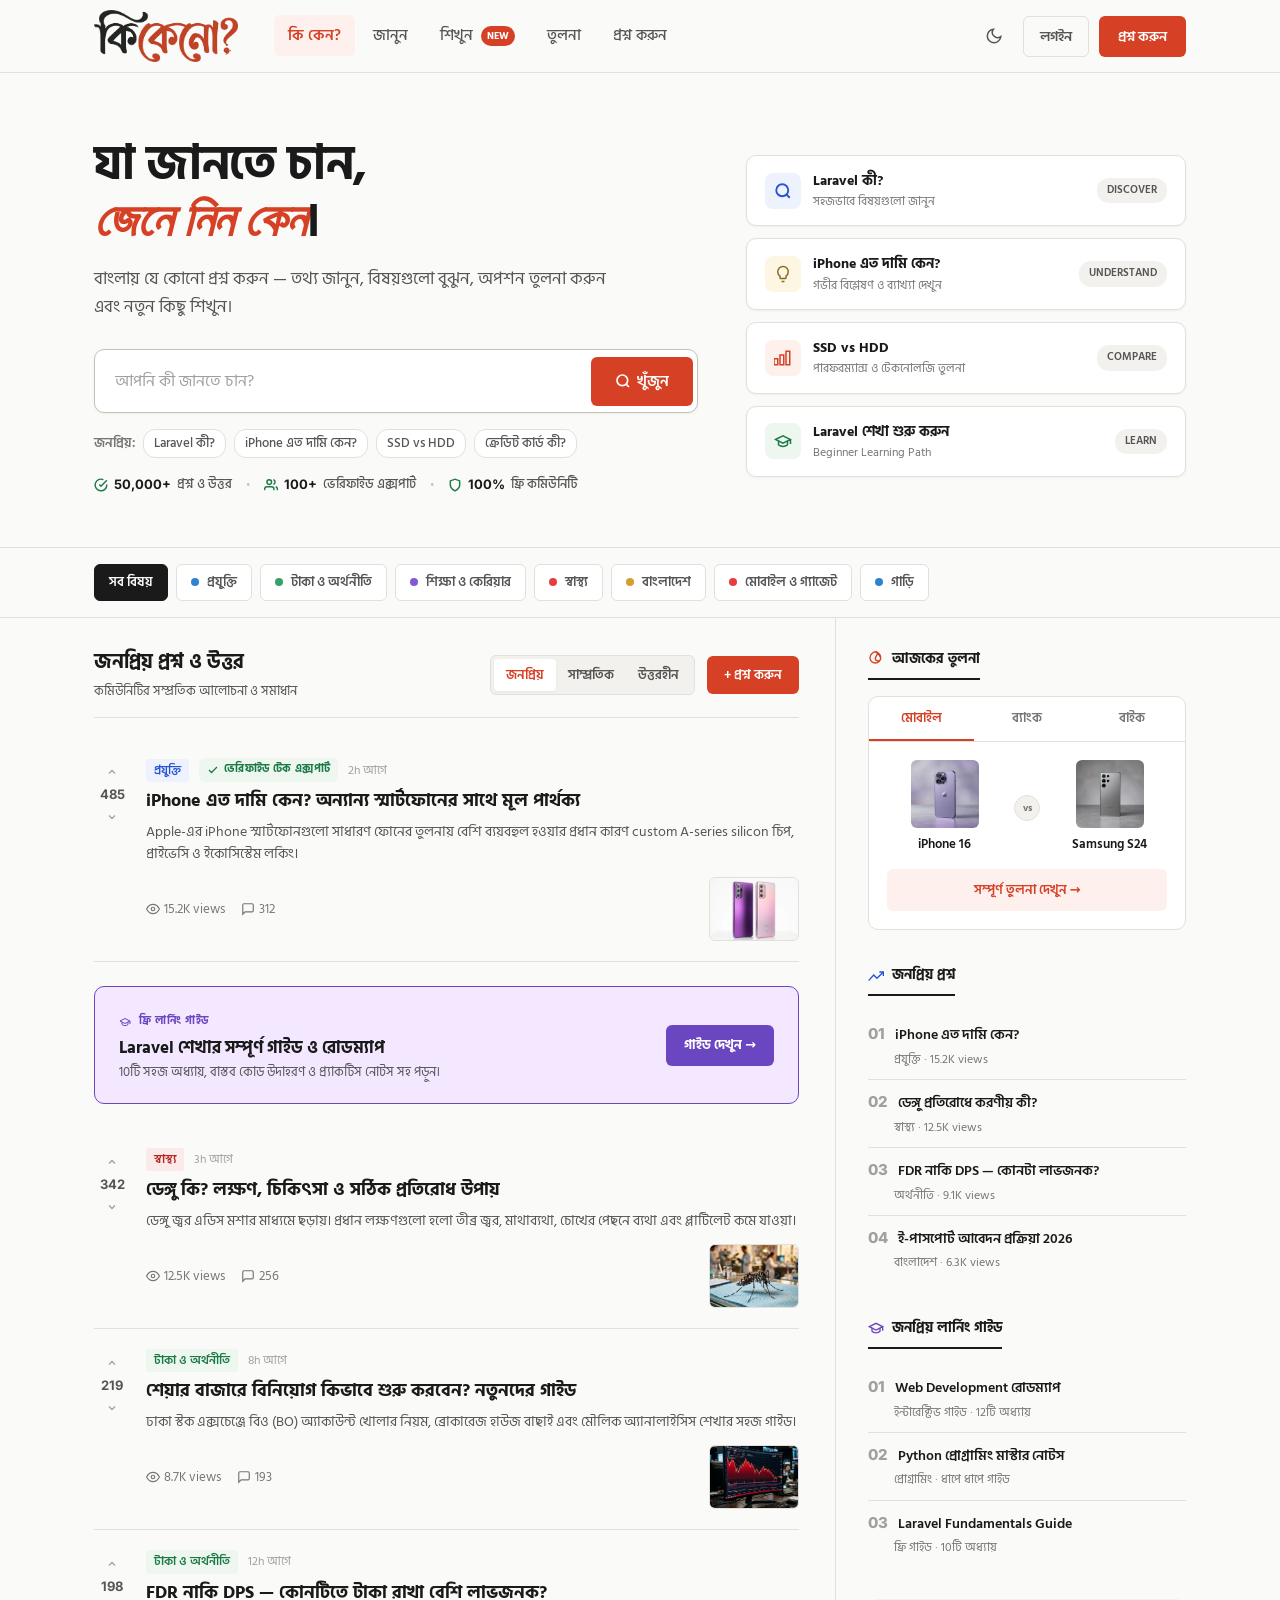
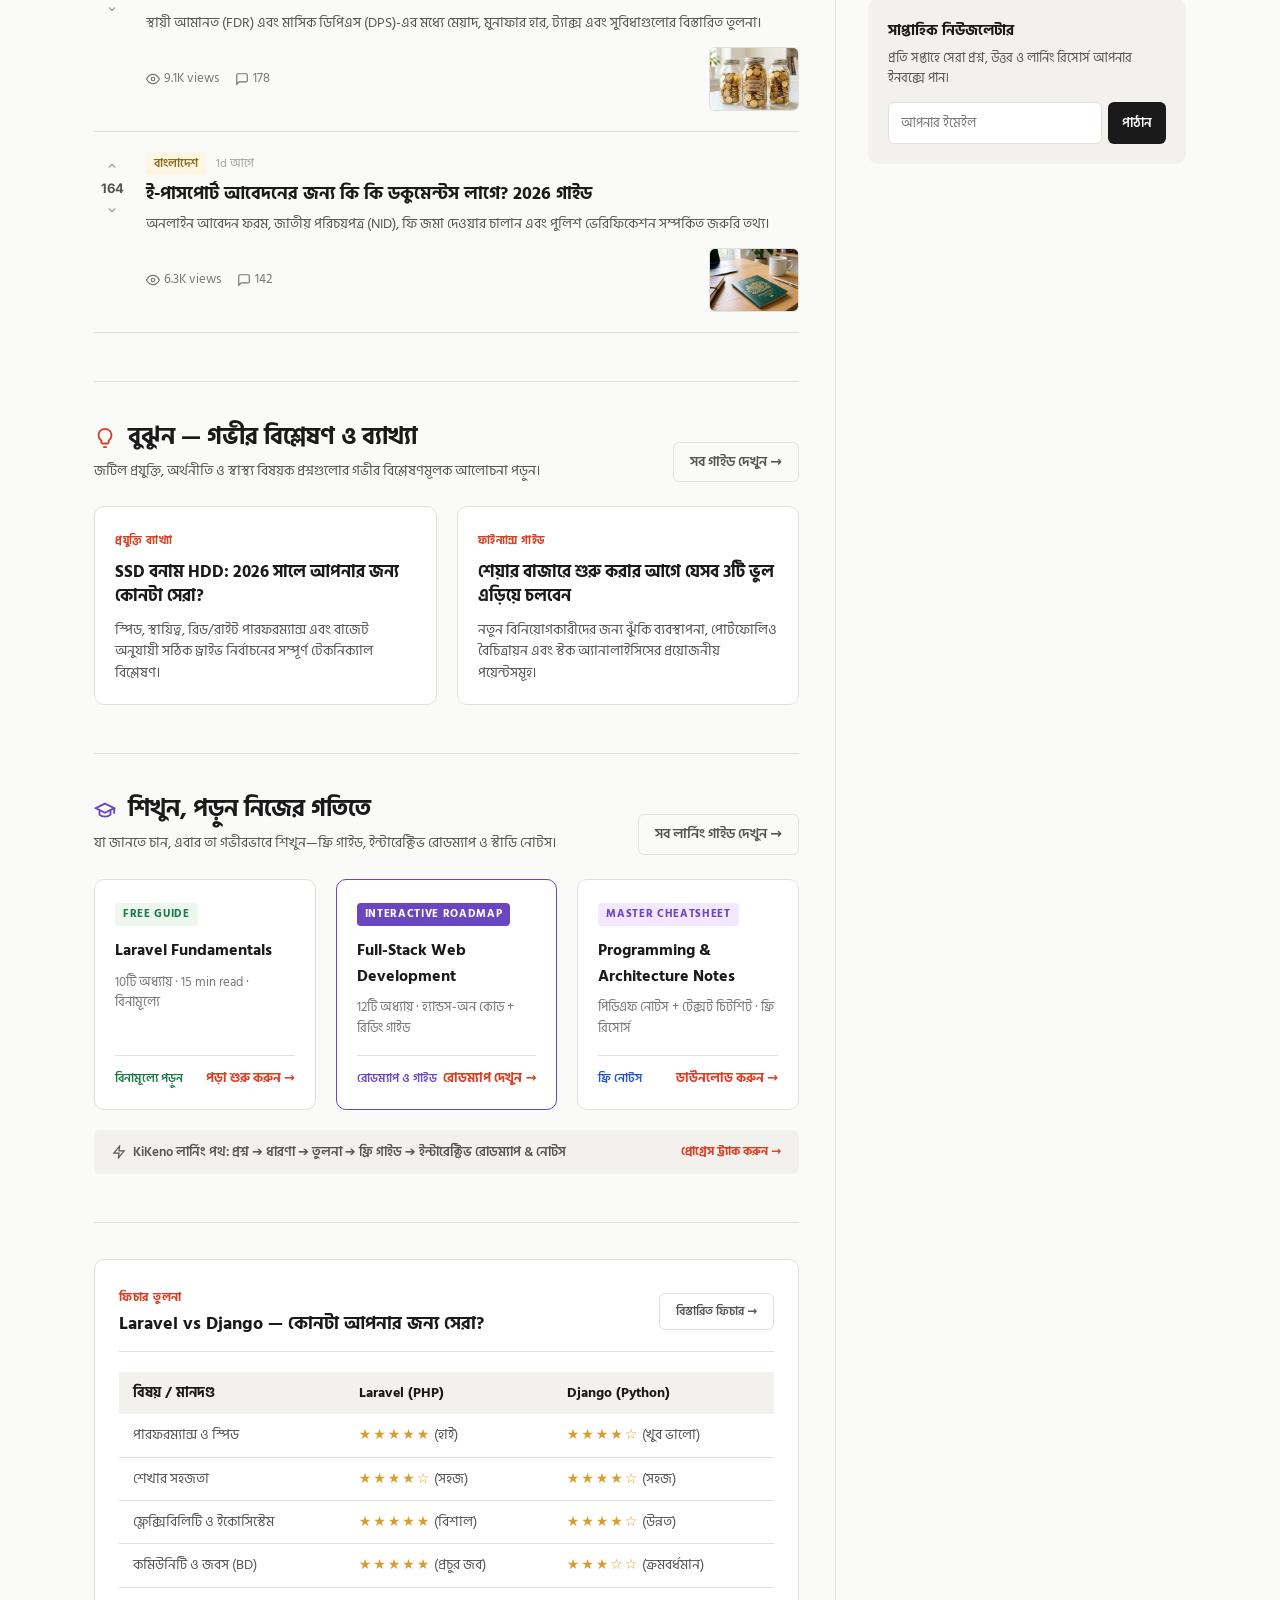
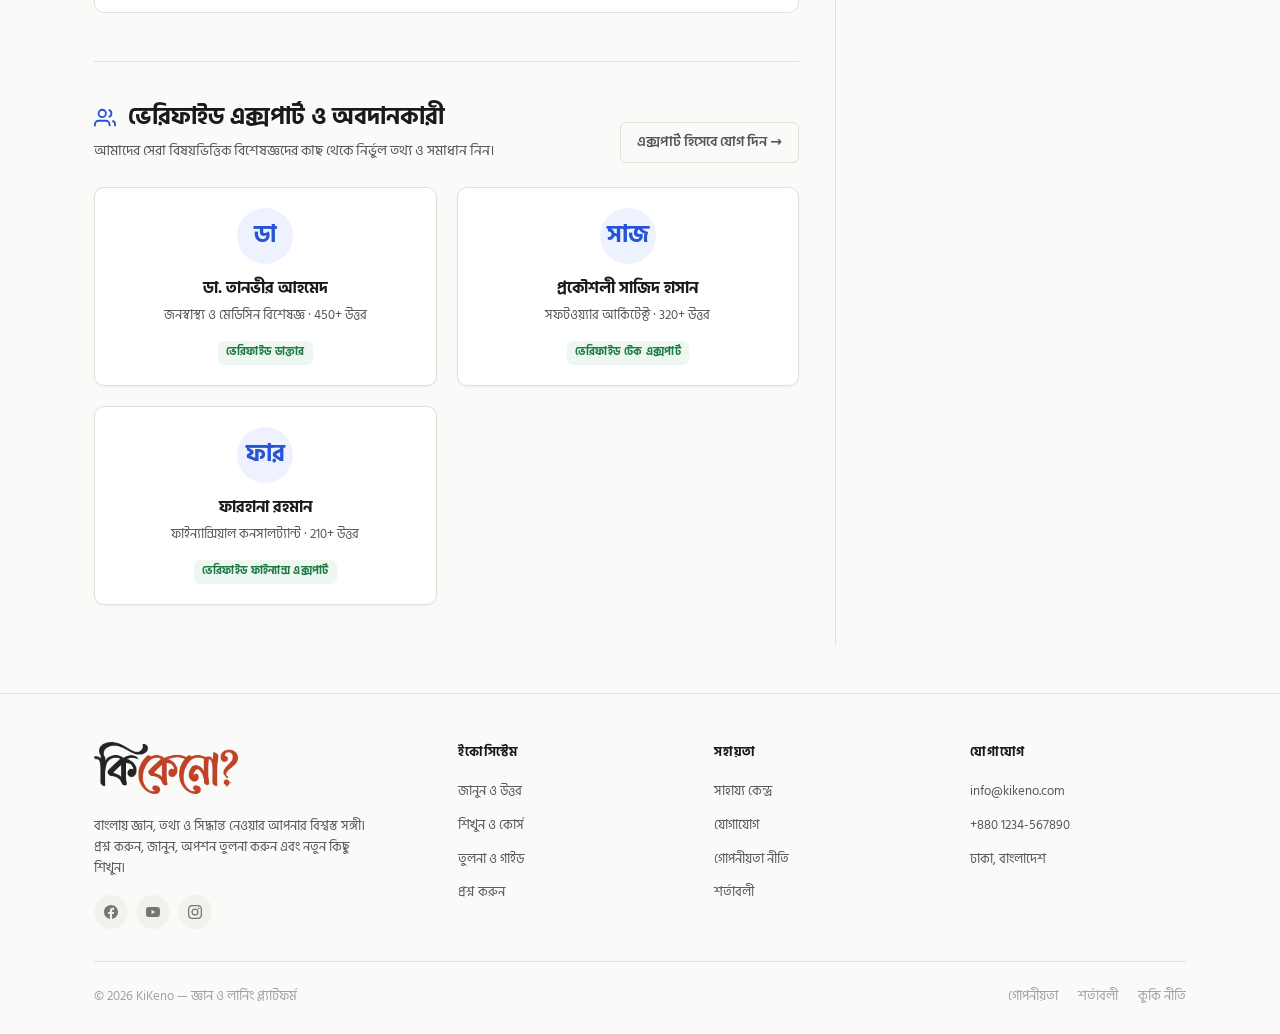
==== commit 518b49d1: "refactor: update structure and metadata across index and v2 landing pages" ====
--- a/index.html
+++ b/index.html
@@ -9,6 +9,22 @@
   <link rel="preconnect" href="https://fonts.googleapis.com">
   <link rel="preconnect" href="https://fonts.gstatic.com" crossorigin>
   <link href="https://fonts.googleapis.com/css2?family=Hind+Siliguri:wght@400;500;600;700&family=Inter:wght@400;500;600;700;800&family=Playfair+Display:ital,wght@0,700;1,700&display=swap" rel="stylesheet">
+  
+  <!-- SEO Rich Snippet Schema -->
+  <script type="application/ld+json">
+  {
+    "@context": "https://schema.org",
+    "@type": "WebSite",
+    "name": "KiKeno",
+    "url": "https://kikeno.com",
+    "description": "বাংলায় প্রশ্ন করুন — তথ্য জানুন, বিষয়গুলো বুঝুন, অপশন তুলনা করুন এবং নতুন কিছু শিখুন।",
+    "potentialAction": {
+      "@type": "SearchAction",
+      "target": "https://kikeno.com/search?q={search_term_string}",
+      "query-input": "required name=search_term_string"
+    }
+  }
+  </script>
   
   <style>
     /* =========================================================
@@ -82,6 +98,198 @@
     }
 
     ::selection { background: var(--accent); color: #fff; }
+
+    /* ── MARKETING COMPONENTS (HARMONIZED WITH DESIGN SYSTEM) ── */
+    .hero-trust-bar {
+      display: flex;
+      align-items: center;
+      gap: 14px;
+      margin-top: 16px;
+      font-size: 13px;
+      font-weight: 500;
+      color: var(--ink-secondary);
+      flex-wrap: wrap;
+    }
+    .trust-item {
+      display: inline-flex;
+      align-items: center;
+      gap: 6px;
+      color: var(--ink-secondary);
+      font-weight: 500;
+    }
+    .trust-item .num {
+      font-family: var(--font-display);
+      font-weight: 700;
+      color: var(--ink);
+    }
+    .trust-item svg {
+      color: var(--green);
+      flex-shrink: 0;
+    }
+    .trust-sep {
+      color: var(--border-strong);
+      font-size: 10px;
+    }
+    .expert-badge {
+      display: inline-flex;
+      align-items: center;
+      gap: 5px;
+      font-size: 11px;
+      font-weight: 700;
+      padding: 3px 8px;
+      border-radius: var(--radius);
+      background: var(--blue-bg);
+      color: var(--blue);
+      text-transform: uppercase;
+      letter-spacing: 0.03em;
+    }
+    .expert-badge--verified {
+      background: var(--green-bg);
+      color: var(--green);
+    }
+
+    /* ── FEED HEADER BAR ── */
+    .feed-header-bar {
+      display: flex;
+      align-items: center;
+      justify-content: space-between;
+      flex-wrap: wrap;
+      gap: 16px;
+      margin-bottom: 20px;
+      padding-bottom: 14px;
+      border-bottom: 1px solid var(--border);
+    }
+    .feed-title-wrap .feed-title {
+      font-size: 20px;
+      font-weight: 700;
+      color: var(--ink);
+    }
+    .feed-title-wrap .feed-subtitle {
+      font-size: 13px;
+      color: var(--ink-secondary);
+    }
+    .feed-actions {
+      display: flex;
+      align-items: center;
+      gap: 12px;
+      flex-wrap: wrap;
+    }
+    .feed-tab-group {
+      display: flex;
+      background: var(--surface-sunken);
+      padding: 3px;
+      border-radius: var(--radius);
+      border: 1px solid var(--border);
+    }
+    .feed-tab {
+      padding: 5px 12px;
+      font-size: 13px;
+      font-weight: 600;
+      font-family: var(--font-body);
+      color: var(--ink-secondary);
+      background: transparent;
+      border: none;
+      border-radius: calc(var(--radius) - 2px);
+      cursor: pointer;
+      transition: all 0.15s var(--ease);
+    }
+    .feed-tab:hover {
+      color: var(--ink);
+    }
+    .feed-tab.active {
+      background: var(--surface-raised);
+      color: var(--accent);
+      box-shadow: var(--shadow-sm);
+    }
+
+    /* ── DEEP DIVE ARTICLES GRID SECTION ── */
+    .deep-dive-section {
+      margin-top: 48px;
+      padding-top: 36px;
+      border-top: 1px solid var(--border);
+    }
+    .deep-dive-grid {
+      display: grid;
+      grid-template-columns: repeat(auto-fit, minmax(280px, 1fr));
+      gap: 20px;
+      margin-top: 20px;
+    }
+    .deep-card {
+      background: var(--surface-raised);
+      border: 1px solid var(--border);
+      border-radius: var(--radius-lg);
+      padding: 20px;
+      display: flex;
+      flex-direction: column;
+      justify-content: space-between;
+      transition: border-color 0.2s var(--ease), box-shadow 0.2s var(--ease);
+    }
+    .deep-card:hover {
+      border-color: var(--border-strong);
+      box-shadow: var(--shadow-md);
+    }
+    .deep-card-tag {
+      font-size: 11px;
+      font-weight: 700;
+      color: var(--accent);
+      text-transform: uppercase;
+      letter-spacing: 0.05em;
+    }
+    .deep-card-title {
+      font-size: 17px;
+      font-weight: 700;
+      margin: 8px 0 10px;
+      color: var(--ink);
+      line-height: 1.4;
+    }
+    .deep-card-excerpt {
+      font-size: 14px;
+      color: var(--ink-secondary);
+      line-height: 1.55;
+    }
+
+    /* ── EXPERT SPOTLIGHT SECTION ── */
+    .expert-section {
+      margin-top: 48px;
+      padding-top: 36px;
+      border-top: 1px solid var(--border);
+    }
+    .expert-grid {
+      display: grid;
+      grid-template-columns: repeat(auto-fit, minmax(260px, 1fr));
+      gap: 20px;
+      margin-top: 20px;
+    }
+    .expert-card {
+      background: var(--surface-raised);
+      border: 1px solid var(--border);
+      border-radius: var(--radius-lg);
+      padding: 20px;
+      text-align: center;
+      box-shadow: var(--shadow-sm);
+    }
+    .expert-avatar-circle {
+      width: 56px;
+      height: 56px;
+      border-radius: 50%;
+      margin: 0 auto 12px;
+      background: var(--blue-bg);
+      color: var(--blue);
+      display: grid;
+      place-items: center;
+      font-size: 24px;
+      font-weight: 700;
+    }
+    .expert-name {
+      font-size: 16px;
+      font-weight: 700;
+      color: var(--ink);
+    }
+    .expert-role {
+      font-size: 13px;
+      color: var(--ink-secondary);
+      margin: 4px 0 12px;
+    }
 
     a { color: inherit; text-decoration: none; }
 
@@ -1136,6 +1344,24 @@
           <a href="#" class="pop-tag">SSD vs HDD</a>
           <a href="#" class="pop-tag">ক্রেডিট কার্ড কী?</a>
         </div>
+
+        <!-- Social Proof Trust Bar -->
+        <div class="hero-trust-bar">
+          <span class="trust-item">
+            <svg width="14" height="14" viewBox="0 0 24 24" fill="none" stroke="currentColor" stroke-width="2.5"><path d="M22 11.08V12a10 10 0 1 1-5.93-9.14"/><polyline points="22 4 12 14.01 9 11.01"/></svg>
+            <strong class="num">50,000+</strong> প্রশ্ন ও উত্তর
+          </span>
+          <span class="trust-sep">•</span>
+          <span class="trust-item">
+            <svg width="14" height="14" viewBox="0 0 24 24" fill="none" stroke="currentColor" stroke-width="2.5"><path d="M17 21v-2a4 4 0 0 0-4-4H5a4 4 0 0 0-4 4v2"/><circle cx="9" cy="7" r="4"/><path d="M23 21v-2a4 4 0 0 0-3-3.87"/><path d="M16 3.13a4 4 0 0 1 0 7.75"/></svg>
+            <strong class="num">100+</strong> ভেরিফাইড এক্সপার্ট
+          </span>
+          <span class="trust-sep">•</span>
+          <span class="trust-item">
+            <svg width="14" height="14" viewBox="0 0 24 24" fill="none" stroke="currentColor" stroke-width="2.5"><path d="M12 22s8-4 8-10V5l-8-3-8 3v7c0 6 8 10 8 10z"/></svg>
+            <strong class="num">100%</strong> ফ্রি কমিউনিটি
+          </span>
+        </div>
       </div>
 
       <!-- Right Side: Ecosystem Floating Composition -->
@@ -1210,7 +1436,21 @@
 
     <!-- ▸ FEED (LEFT COLUMN) -->
     <main class="main-feed" id="proshno">
-      <p class="feed-label">জনপ্রিয় প্রশ্ন ও উত্তর</p>
+      <!-- FEED HEADER & ACTION BAR -->
+      <div class="feed-header-bar">
+        <div class="feed-title-wrap">
+          <h3 class="feed-title">জনপ্রিয় প্রশ্ন ও উত্তর</h3>
+          <span class="feed-subtitle">কমিউনিটির সম্প্রতিক আলোচনা ও সমাধান</span>
+        </div>
+        <div class="feed-actions">
+          <div class="feed-tab-group" role="tablist">
+            <button class="feed-tab active" role="tab">জনপ্রিয়</button>
+            <button class="feed-tab" role="tab">সাম্প্রতিক</button>
+            <button class="feed-tab" role="tab">উত্তরহীন</button>
+          </div>
+          <button class="btn-solid" style="padding: 7px 16px; font-size:13px;">+ প্রশ্ন করুন</button>
+        </div>
+      </div>
 
       <!-- Q1 -->
       <article class="q-card">
@@ -1222,12 +1462,16 @@
         <div class="q-body">
           <div class="q-header">
             <span class="q-cat q-cat--tech">প্রযুক্তি</span>
-            <span class="q-time">২ ঘণ্টা আগে</span>
+            <span class="expert-badge expert-badge--verified">
+              <svg width="12" height="12" viewBox="0 0 24 24" fill="none" stroke="currentColor" stroke-width="2.5"><polyline points="20 6 9 17 4 12"/></svg>
+              ভেরিফাইড টেক এক্সপার্ট
+            </span>
+            <span class="q-time">2h আগে</span>
           </div>
           <a href="#" class="q-title-link">iPhone এত দামি কেন? অন্যান্য স্মার্টফোনের সাথে মূল পার্থক্য</a>
           <p class="q-excerpt">Apple-এর iPhone স্মার্টফোনগুলো সাধারণ ফোনের তুলনায় বেশি ব্যয়বহুল হওয়ার প্রধান কারণ custom A-series silicon চিপ, প্রাইভেসি ও ইকোসিস্টেম লকিং।</p>
           <div class="q-footer">
-            <span class="q-stat"><svg width="14" height="14" viewBox="0 0 24 24" fill="none" stroke="currentColor" stroke-width="2"><path d="M1 12s4-8 11-8 11 8 11 8-4 8-11 8-11-8-11-8z"/><circle cx="12" cy="12" r="3"/></svg> 15.2K</span>
+            <span class="q-stat"><svg width="14" height="14" viewBox="0 0 24 24" fill="none" stroke="currentColor" stroke-width="2"><path d="M1 12s4-8 11-8 11 8 11 8-4 8-11 8-11-8-11-8z"/><circle cx="12" cy="12" r="3"/></svg> 15.2K views</span>
             <span class="q-stat"><svg width="14" height="14" viewBox="0 0 24 24" fill="none" stroke="currentColor" stroke-width="2"><path d="M21 15a2 2 0 01-2 2H7l-4 4V5a2 2 0 012-2h14a2 2 0 012 2z"/></svg> 312</span>
             <img src="assets/images/thumb_iphone16.png" alt="" class="q-thumb">
           </div>
@@ -1239,7 +1483,7 @@
         <div class="bridge-info">
           <span class="bridge-badge"><svg width="12" height="12" viewBox="0 0 24 24" fill="none" stroke="currentColor" stroke-width="2" style="vertical-align:middle; margin-right:4px;"><path d="M22 10v6M2 10l10-5 10 5-10 5z"/><path d="M6 12v5c3 3 9 3 12 0v-5"/></svg> ফ্রি লার্নিং গাইড</span>
           <h4 class="bridge-title">Laravel শেখার সম্পূর্ণ গাইড ও রোডম্যাপ</h4>
-          <p class="bridge-sub">১০টি সহজ অধ্যায়, বাস্তব কোড উদাহরণ ও প্র্যাকটিস নোটস সহ পড়ুন।</p>
+          <p class="bridge-sub">10টি সহজ অধ্যায়, বাস্তব কোড উদাহরণ ও প্র্যাকটিস নোটস সহ পড়ুন।</p>
         </div>
         <a href="#shikhun" class="btn-bridge">গাইড দেখুন →</a>
       </div>
@@ -1254,12 +1498,12 @@
         <div class="q-body">
           <div class="q-header">
             <span class="q-cat q-cat--health">স্বাস্থ্য</span>
-            <span class="q-time">৩ ঘণ্টা আগে</span>
+            <span class="q-time">3h আগে</span>
           </div>
           <a href="#" class="q-title-link">ডেঙ্গু কি? লক্ষণ, চিকিৎসা ও সঠিক প্রতিরোধ উপায়</a>
           <p class="q-excerpt">ডেঙ্গু জ্বর এডিস মশার মাধ্যমে ছড়ায়। প্রধান লক্ষণগুলো হলো তীব্র জ্বর, মাথাব্যথা, চোখের পেছনে ব্যথা এবং প্লাটিলেট কমে যাওয়া।</p>
           <div class="q-footer">
-            <span class="q-stat"><svg width="14" height="14" viewBox="0 0 24 24" fill="none" stroke="currentColor" stroke-width="2"><path d="M1 12s4-8 11-8 11 8 11 8-4 8-11 8-11-8-11-8z"/><circle cx="12" cy="12" r="3"/></svg> 12.5K</span>
+            <span class="q-stat"><svg width="14" height="14" viewBox="0 0 24 24" fill="none" stroke="currentColor" stroke-width="2"><path d="M1 12s4-8 11-8 11 8 11 8-4 8-11 8-11-8-11-8z"/><circle cx="12" cy="12" r="3"/></svg> 12.5K views</span>
             <span class="q-stat"><svg width="14" height="14" viewBox="0 0 24 24" fill="none" stroke="currentColor" stroke-width="2"><path d="M21 15a2 2 0 01-2 2H7l-4 4V5a2 2 0 012-2h14a2 2 0 012 2z"/></svg> 256</span>
             <img src="assets/images/thumb_dengue.png" alt="" class="q-thumb">
           </div>
@@ -1276,12 +1520,12 @@
         <div class="q-body">
           <div class="q-header">
             <span class="q-cat q-cat--finance">টাকা ও অর্থনীতি</span>
-            <span class="q-time">৮ ঘণ্টা আগে</span>
+            <span class="q-time">8h আগে</span>
           </div>
           <a href="#" class="q-title-link">শেয়ার বাজারে বিনিয়োগ কিভাবে শুরু করবেন? নতুনদের গাইড</a>
           <p class="q-excerpt">ঢাকা স্টক এক্সচেঞ্জে বিও (BO) অ্যাকাউন্ট খোলার নিয়ম, ব্রোকারেজ হাউজ বাছাই এবং মৌলিক অ্যানালাইসিস শেখার সহজ গাইড।</p>
           <div class="q-footer">
-            <span class="q-stat"><svg width="14" height="14" viewBox="0 0 24 24" fill="none" stroke="currentColor" stroke-width="2"><path d="M1 12s4-8 11-8 11 8 11 8-4 8-11 8-11-8-11-8z"/><circle cx="12" cy="12" r="3"/></svg> 8.7K</span>
+            <span class="q-stat"><svg width="14" height="14" viewBox="0 0 24 24" fill="none" stroke="currentColor" stroke-width="2"><path d="M1 12s4-8 11-8 11 8 11 8-4 8-11 8-11-8-11-8z"/><circle cx="12" cy="12" r="3"/></svg> 8.7K views</span>
             <span class="q-stat"><svg width="14" height="14" viewBox="0 0 24 24" fill="none" stroke="currentColor" stroke-width="2"><path d="M21 15a2 2 0 01-2 2H7l-4 4V5a2 2 0 012-2h14a2 2 0 012 2z"/></svg> 193</span>
             <img src="assets/images/thumb_stock_market.png" alt="" class="q-thumb">
           </div>
@@ -1298,12 +1542,12 @@
         <div class="q-body">
           <div class="q-header">
             <span class="q-cat q-cat--finance">টাকা ও অর্থনীতি</span>
-            <span class="q-time">১২ ঘণ্টা আগে</span>
+            <span class="q-time">12h আগে</span>
           </div>
           <a href="#" class="q-title-link">FDR নাকি DPS — কোনটিতে টাকা রাখা বেশি লাভজনক?</a>
           <p class="q-excerpt">স্থায়ী আমানত (FDR) এবং মাসিক ডিপিএস (DPS)-এর মধ্যে মেয়াদ, মুনাফার হার, ট্যাক্স এবং সুবিধাগুলোর বিস্তারিত তুলনা।</p>
           <div class="q-footer">
-            <span class="q-stat"><svg width="14" height="14" viewBox="0 0 24 24" fill="none" stroke="currentColor" stroke-width="2"><path d="M1 12s4-8 11-8 11 8 11 8-4 8-11 8-11-8-11-8z"/><circle cx="12" cy="12" r="3"/></svg> 9.1K</span>
+            <span class="q-stat"><svg width="14" height="14" viewBox="0 0 24 24" fill="none" stroke="currentColor" stroke-width="2"><path d="M1 12s4-8 11-8 11 8 11 8-4 8-11 8-11-8-11-8z"/><circle cx="12" cy="12" r="3"/></svg> 9.1K views</span>
             <span class="q-stat"><svg width="14" height="14" viewBox="0 0 24 24" fill="none" stroke="currentColor" stroke-width="2"><path d="M21 15a2 2 0 01-2 2H7l-4 4V5a2 2 0 012-2h14a2 2 0 012 2z"/></svg> 178</span>
             <img src="assets/images/thumb_fdr_dps.png" alt="" class="q-thumb">
           </div>
@@ -1320,17 +1564,46 @@
         <div class="q-body">
           <div class="q-header">
             <span class="q-cat q-cat--bd">বাংলাদেশ</span>
-            <span class="q-time">গতকাল</span>
-          </div>
-          <a href="#" class="q-title-link">ই-পাসপোর্ট আবেদনের জন্য কি কি ডকুমেন্টস লাগে? ২০২৬ গাইড</a>
+            <span class="q-time">1d আগে</span>
+          </div>
+          <a href="#" class="q-title-link">ই-পাসপোর্ট আবেদনের জন্য কি কি ডকুমেন্টস লাগে? 2026 গাইড</a>
           <p class="q-excerpt">অনলাইন আবেদন ফরম, জাতীয় পরিচয়পত্র (NID), ফি জমা দেওয়ার চালান এবং পুলিশ ভেরিফিকেশন সম্পর্কিত জরুরি তথ্য।</p>
           <div class="q-footer">
-            <span class="q-stat"><svg width="14" height="14" viewBox="0 0 24 24" fill="none" stroke="currentColor" stroke-width="2"><path d="M1 12s4-8 11-8 11 8 11 8-4 8-11 8-11-8-11-8z"/><circle cx="12" cy="12" r="3"/></svg> 6.3K</span>
+            <span class="q-stat"><svg width="14" height="14" viewBox="0 0 24 24" fill="none" stroke="currentColor" stroke-width="2"><path d="M1 12s4-8 11-8 11 8 11 8-4 8-11 8-11-8-11-8z"/><circle cx="12" cy="12" r="3"/></svg> 6.3K views</span>
             <span class="q-stat"><svg width="14" height="14" viewBox="0 0 24 24" fill="none" stroke="currentColor" stroke-width="2"><path d="M21 15a2 2 0 01-2 2H7l-4 4V5a2 2 0 012-2h14a2 2 0 012 2z"/></svg> 142</span>
             <img src="assets/images/thumb_passport.png" alt="" class="q-thumb">
           </div>
         </div>
       </article>
+
+      <!-- 💡 UNDERSTAND & DEEP DIVES SECTION -->
+      <section class="deep-dive-section" id="bujhun">
+        <div class="section-header">
+          <div>
+            <h2 class="section-title"><svg width="22" height="22" viewBox="0 0 24 24" fill="none" stroke="currentColor" stroke-width="2" style="vertical-align:middle; margin-right:6px; color:var(--accent);"><path d="M9 18h6M10 22h4M12 2a7 7 0 00-7 7c0 2.38 1.19 4.47 3 5.74V17c0 .55.45 1 1 1h6c.55 0 1-.45 1-1v-2.26c1.81-1.27 3-3.36 3-5.74a7 7 0 00-7-7z"/></svg> বুঝুন — গভীর বিশ্লেষণ ও ব্যাখ্যা</h2>
+            <p class="section-sub">জটিল প্রযুক্তি, অর্থনীতি ও স্বাস্থ্য বিষয়ক প্রশ্নগুলোর গভীর বিশ্লেষণমূলক আলোচনা পড়ুন।</p>
+          </div>
+          <a href="#" class="btn-ghost">সব গাইড দেখুন →</a>
+        </div>
+
+        <div class="deep-dive-grid">
+          <article class="deep-card">
+            <div>
+              <span class="deep-card-tag">প্রযুক্তি ব্যাখ্যা</span>
+              <h3 class="deep-card-title">SSD বনাম HDD: 2026 সালে আপনার জন্য কোনটা সেরা?</h3>
+              <p class="deep-card-excerpt">স্পিড, স্থায়িত্ব, রিড/রাইট পারফরম্যান্স এবং বাজেট অনুযায়ী সঠিক ড্রাইভ নির্বাচনের সম্পূর্ণ টেকনিক্যাল বিশ্লেষণ।</p>
+            </div>
+          </article>
+
+          <article class="deep-card">
+            <div>
+              <span class="deep-card-tag">ফাইন্যান্স গাইড</span>
+              <h3 class="deep-card-title">শেয়ার বাজারে শুরু করার আগে যেসব 3টি ভুল এড়িয়ে চলবেন</h3>
+              <p class="deep-card-excerpt">নতুন বিনিয়োগকারীদের জন্য ঝুঁকি ব্যবস্থাপনা, পোর্টফোলিও বৈচিত্রায়ন এবং স্টক অ্যানালাইসিসের প্রয়োজনীয় পয়েন্টসমূহ।</p>
+            </div>
+          </article>
+        </div>
+      </section>
 
       <!-- 🎓 LEARNING SECTION — FUTURE-READY -->
       <section class="learning-section" id="shikhun">
@@ -1348,7 +1621,7 @@
             <div>
               <span class="learn-type learn-type--free">FREE GUIDE</span>
               <h3 class="learn-card-title">Laravel Fundamentals</h3>
-              <p class="learn-card-meta">১০টি অধ্যায় · ১৫ মিনিট রিড · বিনামূল্যে</p>
+              <p class="learn-card-meta">10টি অধ্যায় · 15 min read · বিনামূল্যে</p>
             </div>
             <div class="learn-card-footer">
               <span style="font-size:12px; color:var(--green); font-weight:600;">বিনামূল্যে পড়ুন</span>
@@ -1361,7 +1634,7 @@
             <div>
               <span class="learn-type" style="background:var(--purple); color:#fff;">INTERACTIVE ROADMAP</span>
               <h3 class="learn-card-title">Full-Stack Web Development</h3>
-              <p class="learn-card-meta">১২টি অধ্যায় · হ্যান্ডস-অন কোড + রিডিং গাইড</p>
+              <p class="learn-card-meta">12টি অধ্যায় · হ্যান্ডস-অন কোড + রিডিং গাইড</p>
             </div>
             <div class="learn-card-footer">
               <span style="font-size:12px; color:var(--purple); font-weight:600;">রোডম্যাপ ও গাইড</span>
@@ -1435,6 +1708,41 @@
               </tr>
             </tbody>
           </table>
+
+        </div>
+      </section>
+
+      <!-- 👨‍⚕️ VERIFIED EXPERTS SPOTLIGHT SECTION -->
+      <section class="expert-section">
+        <div class="section-header">
+          <div>
+            <h2 class="section-title"><svg width="22" height="22" viewBox="0 0 24 24" fill="none" stroke="currentColor" stroke-width="2" style="vertical-align:middle; margin-right:6px; color:var(--blue);"><path d="M17 21v-2a4 4 0 0 0-4-4H5a4 4 0 0 0-4 4v2"/><circle cx="9" cy="7" r="4"/><path d="M23 21v-2a4 4 0 0 0-3-3.87"/><path d="M16 3.13a4 4 0 0 1 0 7.75"/></svg> ভেরিফাইড এক্সপার্ট ও অবদানকারী</h2>
+            <p class="section-sub">আমাদের সেরা বিষয়ভিত্তিক বিশেষজ্ঞদের কাছ থেকে নির্ভুল তথ্য ও সমাধান নিন।</p>
+          </div>
+          <a href="#" class="btn-ghost">এক্সপার্ট হিসেবে যোগ দিন →</a>
+        </div>
+
+        <div class="expert-grid">
+          <div class="expert-card">
+            <div class="expert-avatar-circle">ডা</div>
+            <h4 class="expert-name">ডা. তানভীর আহমেদ</h4>
+            <p class="expert-role">জনস্বাস্থ্য ও মেডিসিন বিশেষজ্ঞ · 450+ উত্তর</p>
+            <span class="expert-badge expert-badge--verified">ভেরিফাইড ডাক্তার</span>
+          </div>
+
+          <div class="expert-card">
+            <div class="expert-avatar-circle">সাজ</div>
+            <h4 class="expert-name">প্রকৌশলী সাজিদ হাসান</h4>
+            <p class="expert-role">সফটওয়্যার আর্কিটেক্ট · 320+ উত্তর</p>
+            <span class="expert-badge expert-badge--verified">ভেরিফাইড টেক এক্সপার্ট</span>
+          </div>
+
+          <div class="expert-card">
+            <div class="expert-avatar-circle">ফার</div>
+            <h4 class="expert-name">ফারহানা রহমান</h4>
+            <p class="expert-role">ফাইন্যান্সিয়াল কনসালট্যান্ট · 210+ উত্তর</p>
+            <span class="expert-badge expert-badge--verified">ভেরিফাইড ফাইন্যান্স এক্সপার্ট</span>
+          </div>
         </div>
       </section>
 
@@ -1503,19 +1811,19 @@
         <ol class="sidebar-list">
           <li class="sidebar-list-item">
             <a href="#"><span class="sidebar-num">01</span><span class="sidebar-link-text">iPhone এত দামি কেন?</span></a>
-            <span class="sidebar-meta">প্রযুক্তি · ১৫.২K ভিউ</span>
+            <span class="sidebar-meta">প্রযুক্তি · 15.2K views</span>
           </li>
           <li class="sidebar-list-item">
             <a href="#"><span class="sidebar-num">02</span><span class="sidebar-link-text">ডেঙ্গু প্রতিরোধে করণীয় কী?</span></a>
-            <span class="sidebar-meta">স্বাস্থ্য · ১২.৫K ভিউ</span>
+            <span class="sidebar-meta">স্বাস্থ্য · 12.5K views</span>
           </li>
           <li class="sidebar-list-item">
             <a href="#"><span class="sidebar-num">03</span><span class="sidebar-link-text">FDR নাকি DPS — কোনটা লাভজনক?</span></a>
-            <span class="sidebar-meta">অর্থনীতি · ৯.১K ভিউ</span>
+            <span class="sidebar-meta">অর্থনীতি · 9.1K views</span>
           </li>
           <li class="sidebar-list-item">
-            <a href="#"><span class="sidebar-num">04</span><span class="sidebar-link-text">ই-পাসপোর্ট আবেদন প্রক্রিয়া ২০২৬</span></a>
-            <span class="sidebar-meta">বাংলাদেশ · ৬.৩K ভিউ</span>
+            <a href="#"><span class="sidebar-num">04</span><span class="sidebar-link-text">ই-পাসপোর্ট আবেদন প্রক্রিয়া 2026</span></a>
+            <span class="sidebar-meta">বাংলাদেশ · 6.3K views</span>
           </li>
         </ol>
       </div>
@@ -1526,7 +1834,7 @@
         <ol class="sidebar-list">
           <li class="sidebar-list-item">
             <a href="#shikhun"><span class="sidebar-num">01</span><span class="sidebar-link-text">Web Development রোডম্যাপ</span></a>
-            <span class="sidebar-meta">ইন্টারেক্টিভ গাইড · ১২টি অধ্যায়</span>
+            <span class="sidebar-meta">ইন্টারেক্টিভ গাইড · 12টি অধ্যায়</span>
           </li>
           <li class="sidebar-list-item">
             <a href="#shikhun"><span class="sidebar-num">02</span><span class="sidebar-link-text">Python প্রোগ্রামিং মাস্টার নোটস</span></a>
@@ -1534,7 +1842,7 @@
           </li>
           <li class="sidebar-list-item">
             <a href="#shikhun"><span class="sidebar-num">03</span><span class="sidebar-link-text">Laravel Fundamentals Guide</span></a>
-            <span class="sidebar-meta">ফ্রি গাইড · ১০টি অধ্যায়</span>
+            <span class="sidebar-meta">ফ্রি গাইড · 10টি অধ্যায়</span>
           </li>
         </ol>
       </div>
@@ -1599,7 +1907,7 @@
       </div>
     </div>
     <div class="footer-bottom">
-      <span>© ২০২৬ KiKeno — জ্ঞান ও লার্নিং প্ল্যাটফর্ম</span>
+      <span>© 2026 KiKeno — জ্ঞান ও লার্নিং প্ল্যাটফর্ম</span>
       <div class="footer-bottom-links">
         <a href="#">গোপনীয়তা</a>
         <a href="#">শর্তাবলী</a>
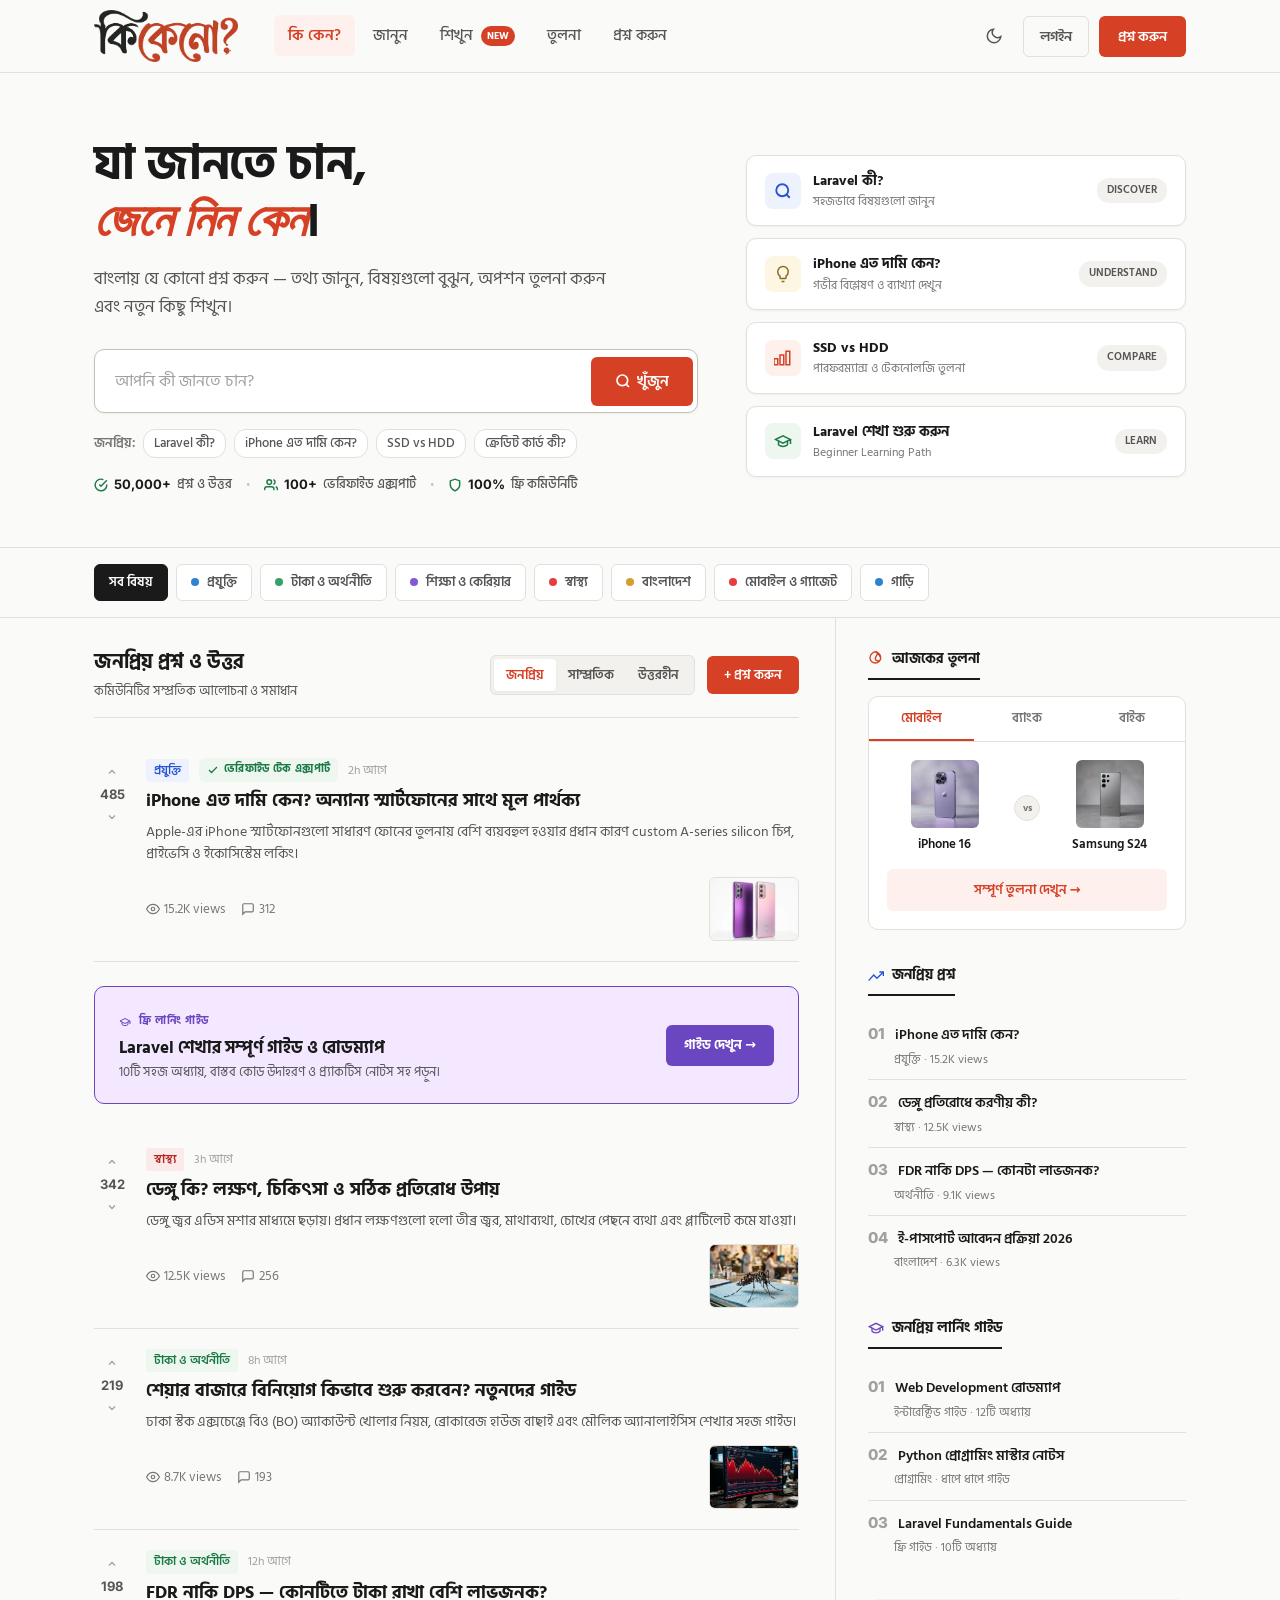
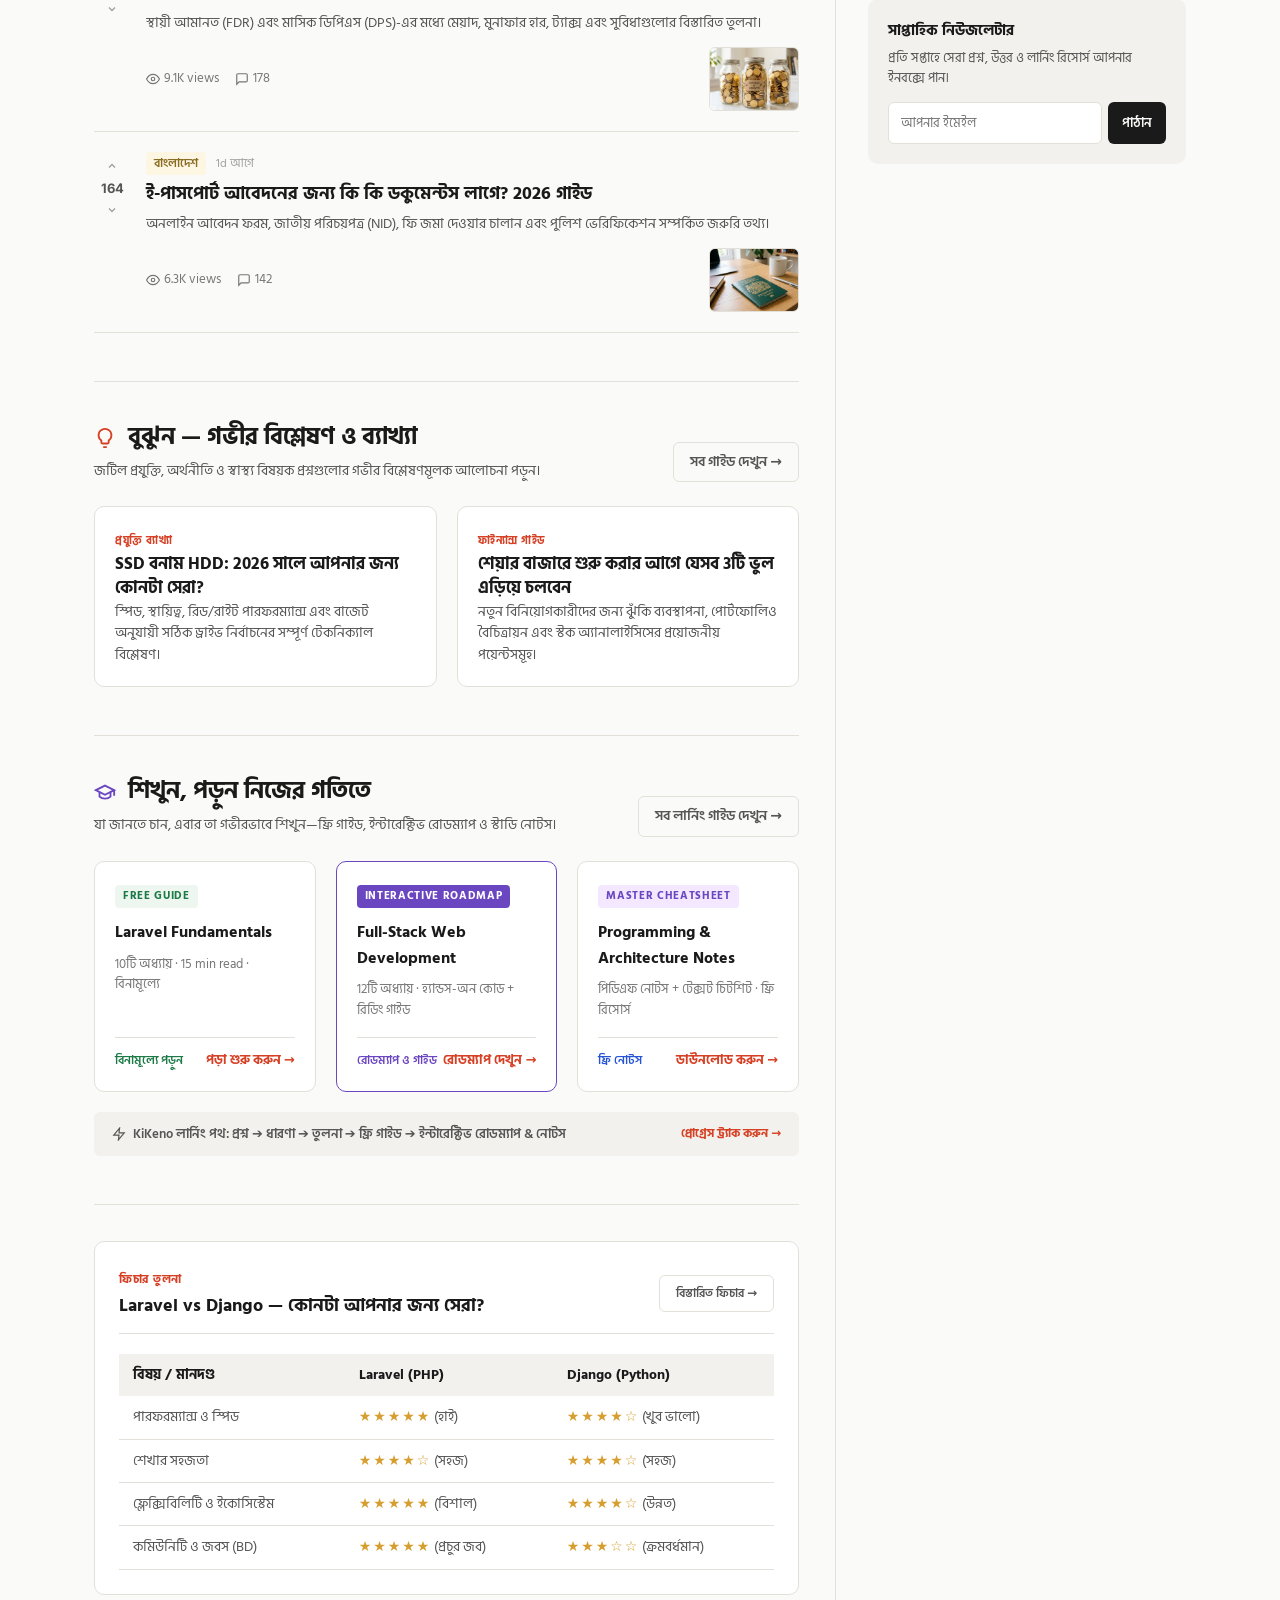
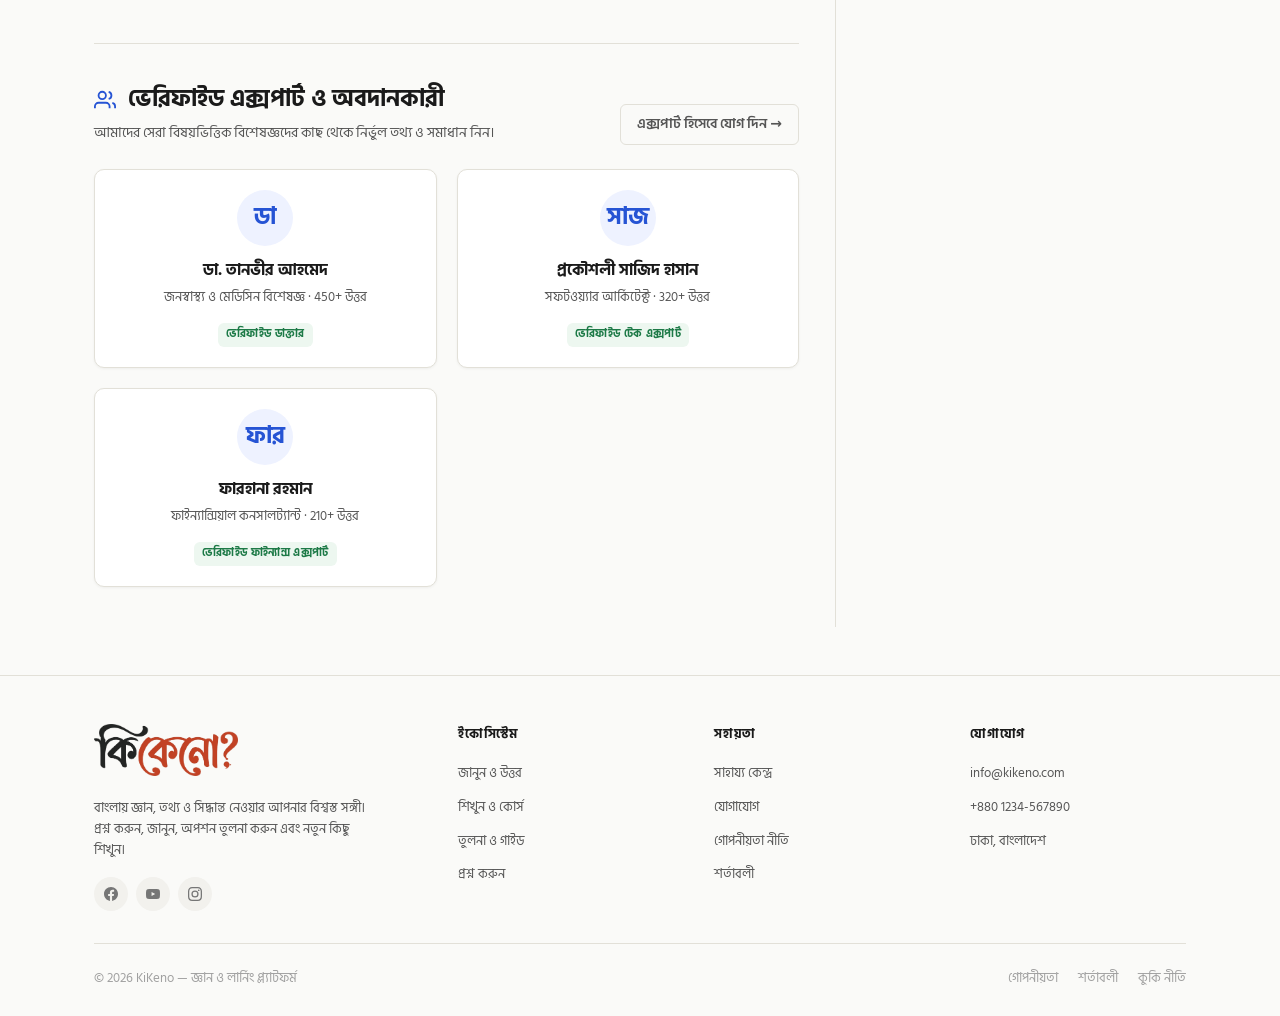
==== commit dc0fdb13: "feat: initialize design system and stylesheet with core components and theme support" ====
--- a/index.html
+++ b/index.html
@@ -26,1252 +26,8 @@
   }
   </script>
   
-  <style>
-    /* =========================================================
-       KIKENO DESIGN SYSTEM — BANGLA KNOWLEDGE & LEARNING ECOSYSTEM
-       ========================================================= */
-
-    :root {
-      --ink: #1a1a1a;
-      --ink-secondary: #555555;
-      --ink-tertiary: #767676;
-      --ink-faint: #a0a0a0;
-      --surface: #fafaf8;
-      --surface-raised: #ffffff;
-      --surface-sunken: #f2f1ed;
-      --surface-invert: #1a1a1a;
-      --border: #e2e0d8;
-      --border-strong: #c4c2b8;
-      --accent: #d64025;
-      --accent-hover: #b8331d;
-      --accent-bg: #fdf0ed;
-      --blue: #2654d4;
-      --blue-bg: #eef2ff;
-      --green: #1d7a47;
-      --green-bg: #edf7f0;
-      --purple: #6b46c1;
-      --purple-bg: #f3e8ff;
-      --font-body: 'Hind Siliguri', system-ui, -apple-system, sans-serif;
-      --font-display: 'Inter', system-ui, sans-serif;
-      --font-serif: 'Playfair Display', Georgia, serif;
-      --ease: cubic-bezier(0.22, 1, 0.36, 1);
-      --radius: 6px;
-      --radius-lg: 10px;
-      --shadow-sm: 0 1px 3px rgba(0,0,0,0.05);
-      --shadow-md: 0 4px 12px rgba(0,0,0,0.08);
-    }
-
-    [data-theme="dark"] {
-      --ink: #e8e6e1;
-      --ink-secondary: #aaaaaa;
-      --ink-tertiary: #888888;
-      --ink-faint: #555555;
-      --surface: #111110;
-      --surface-raised: #1a1a19;
-      --surface-sunken: #0d0d0c;
-      --surface-invert: #e8e6e1;
-      --border: #2a2a28;
-      --border-strong: #3a3a38;
-      --accent: #e8664f;
-      --accent-hover: #f07a65;
-      --accent-bg: #2a1a16;
-      --blue: #5b7cfa;
-      --blue-bg: #1a1e2e;
-      --green: #3cb06a;
-      --green-bg: #152218;
-      --purple: #a78bfa;
-      --purple-bg: #211933;
-      --shadow-sm: 0 1px 3px rgba(0,0,0,0.3);
-      --shadow-md: 0 4px 12px rgba(0,0,0,0.4);
-    }
-
-    * { box-sizing: border-box; margin: 0; padding: 0; }
-
-    body {
-      font-family: var(--font-body);
-      background: var(--surface);
-      color: var(--ink);
-      line-height: 1.6;
-      -webkit-font-smoothing: antialiased;
-      -moz-osx-font-smoothing: grayscale;
-      transition: background 0.3s var(--ease), color 0.3s var(--ease);
-    }
-
-    ::selection { background: var(--accent); color: #fff; }
-
-    /* ── MARKETING COMPONENTS (HARMONIZED WITH DESIGN SYSTEM) ── */
-    .hero-trust-bar {
-      display: flex;
-      align-items: center;
-      gap: 14px;
-      margin-top: 16px;
-      font-size: 13px;
-      font-weight: 500;
-      color: var(--ink-secondary);
-      flex-wrap: wrap;
-    }
-    .trust-item {
-      display: inline-flex;
-      align-items: center;
-      gap: 6px;
-      color: var(--ink-secondary);
-      font-weight: 500;
-    }
-    .trust-item .num {
-      font-family: var(--font-display);
-      font-weight: 700;
-      color: var(--ink);
-    }
-    .trust-item svg {
-      color: var(--green);
-      flex-shrink: 0;
-    }
-    .trust-sep {
-      color: var(--border-strong);
-      font-size: 10px;
-    }
-    .expert-badge {
-      display: inline-flex;
-      align-items: center;
-      gap: 5px;
-      font-size: 11px;
-      font-weight: 700;
-      padding: 3px 8px;
-      border-radius: var(--radius);
-      background: var(--blue-bg);
-      color: var(--blue);
-      text-transform: uppercase;
-      letter-spacing: 0.03em;
-    }
-    .expert-badge--verified {
-      background: var(--green-bg);
-      color: var(--green);
-    }
-
-    /* ── FEED HEADER BAR ── */
-    .feed-header-bar {
-      display: flex;
-      align-items: center;
-      justify-content: space-between;
-      flex-wrap: wrap;
-      gap: 16px;
-      margin-bottom: 20px;
-      padding-bottom: 14px;
-      border-bottom: 1px solid var(--border);
-    }
-    .feed-title-wrap .feed-title {
-      font-size: 20px;
-      font-weight: 700;
-      color: var(--ink);
-    }
-    .feed-title-wrap .feed-subtitle {
-      font-size: 13px;
-      color: var(--ink-secondary);
-    }
-    .feed-actions {
-      display: flex;
-      align-items: center;
-      gap: 12px;
-      flex-wrap: wrap;
-    }
-    .feed-tab-group {
-      display: flex;
-      background: var(--surface-sunken);
-      padding: 3px;
-      border-radius: var(--radius);
-      border: 1px solid var(--border);
-    }
-    .feed-tab {
-      padding: 5px 12px;
-      font-size: 13px;
-      font-weight: 600;
-      font-family: var(--font-body);
-      color: var(--ink-secondary);
-      background: transparent;
-      border: none;
-      border-radius: calc(var(--radius) - 2px);
-      cursor: pointer;
-      transition: all 0.15s var(--ease);
-    }
-    .feed-tab:hover {
-      color: var(--ink);
-    }
-    .feed-tab.active {
-      background: var(--surface-raised);
-      color: var(--accent);
-      box-shadow: var(--shadow-sm);
-    }
-
-    /* ── DEEP DIVE ARTICLES GRID SECTION ── */
-    .deep-dive-section {
-      margin-top: 48px;
-      padding-top: 36px;
-      border-top: 1px solid var(--border);
-    }
-    .deep-dive-grid {
-      display: grid;
-      grid-template-columns: repeat(auto-fit, minmax(280px, 1fr));
-      gap: 20px;
-      margin-top: 20px;
-    }
-    .deep-card {
-      background: var(--surface-raised);
-      border: 1px solid var(--border);
-      border-radius: var(--radius-lg);
-      padding: 20px;
-      display: flex;
-      flex-direction: column;
-      justify-content: space-between;
-      transition: border-color 0.2s var(--ease), box-shadow 0.2s var(--ease);
-    }
-    .deep-card:hover {
-      border-color: var(--border-strong);
-      box-shadow: var(--shadow-md);
-    }
-    .deep-card-tag {
-      font-size: 11px;
-      font-weight: 700;
-      color: var(--accent);
-      text-transform: uppercase;
-      letter-spacing: 0.05em;
-    }
-    .deep-card-title {
-      font-size: 17px;
-      font-weight: 700;
-      margin: 8px 0 10px;
-      color: var(--ink);
-      line-height: 1.4;
-    }
-    .deep-card-excerpt {
-      font-size: 14px;
-      color: var(--ink-secondary);
-      line-height: 1.55;
-    }
-
-    /* ── EXPERT SPOTLIGHT SECTION ── */
-    .expert-section {
-      margin-top: 48px;
-      padding-top: 36px;
-      border-top: 1px solid var(--border);
-    }
-    .expert-grid {
-      display: grid;
-      grid-template-columns: repeat(auto-fit, minmax(260px, 1fr));
-      gap: 20px;
-      margin-top: 20px;
-    }
-    .expert-card {
-      background: var(--surface-raised);
-      border: 1px solid var(--border);
-      border-radius: var(--radius-lg);
-      padding: 20px;
-      text-align: center;
-      box-shadow: var(--shadow-sm);
-    }
-    .expert-avatar-circle {
-      width: 56px;
-      height: 56px;
-      border-radius: 50%;
-      margin: 0 auto 12px;
-      background: var(--blue-bg);
-      color: var(--blue);
-      display: grid;
-      place-items: center;
-      font-size: 24px;
-      font-weight: 700;
-    }
-    .expert-name {
-      font-size: 16px;
-      font-weight: 700;
-      color: var(--ink);
-    }
-    .expert-role {
-      font-size: 13px;
-      color: var(--ink-secondary);
-      margin: 4px 0 12px;
-    }
-
-    a { color: inherit; text-decoration: none; }
-
-    .wrap {
-      max-width: 1140px;
-      margin: 0 auto;
-      padding: 0 24px;
-    }
-
-    /* ── NAVBAR ───────────────────────────────── */
-    .navbar {
-      position: sticky;
-      top: 0;
-      z-index: 50;
-      background: var(--surface);
-      border-bottom: 1px solid var(--border);
-      transition: background 0.3s var(--ease), border-color 0.3s var(--ease);
-    }
-    .navbar-inner {
-      display: flex;
-      align-items: center;
-      justify-content: space-between;
-      height: 72px;
-    }
-    .navbar-left {
-      display: flex;
-      align-items: center;
-      gap: 36px;
-    }
-    .logo {
-      display: inline-flex;
-      align-items: center;
-    }
-    .logo img {
-      height: 52px;
-      width: auto;
-      display: block;
-      transition: filter 0.3s var(--ease);
-    }
-    [data-theme="dark"] .logo img {
-      filter: brightness(0) invert(1);
-    }
-    .nav-menu {
-      display: flex;
-      list-style: none;
-      gap: 4px;
-    }
-    .nav-menu a {
-      font-size: 15px;
-      font-weight: 500;
-      color: var(--ink-secondary);
-      padding: 8px 14px;
-      border-radius: var(--radius);
-      transition: color 0.15s, background 0.15s;
-    }
-    .nav-menu a:hover {
-      color: var(--ink);
-      background: var(--surface-sunken);
-    }
-    .nav-menu a.current {
-      color: var(--accent);
-      font-weight: 600;
-      background: var(--accent-bg);
-    }
-    .nav-badge {
-      font-size: 10px;
-      font-weight: 700;
-      padding: 2px 6px;
-      border-radius: 10px;
-      background: var(--accent);
-      color: #fff;
-      margin-left: 4px;
-      vertical-align: middle;
-    }
-    .navbar-right {
-      display: flex;
-      align-items: center;
-      gap: 10px;
-    }
-    .btn-ghost {
-      display: inline-flex;
-      align-items: center;
-      gap: 6px;
-      padding: 8px 16px;
-      font-size: 14px;
-      font-weight: 600;
-      font-family: var(--font-body);
-      color: var(--ink-secondary);
-      background: transparent;
-      border: 1px solid var(--border);
-      border-radius: var(--radius);
-      cursor: pointer;
-      transition: all 0.15s;
-    }
-    .btn-ghost:hover {
-      border-color: var(--border-strong);
-      color: var(--ink);
-      background: var(--surface-sunken);
-    }
-    .btn-solid {
-      display: inline-flex;
-      align-items: center;
-      gap: 6px;
-      padding: 8px 18px;
-      font-size: 14px;
-      font-weight: 600;
-      font-family: var(--font-body);
-      color: #fff;
-      background: var(--accent);
-      border: 1px solid transparent;
-      border-radius: var(--radius);
-      cursor: pointer;
-      transition: background 0.15s;
-    }
-    .btn-solid:hover { background: var(--accent-hover); }
-    .icon-circle {
-      width: 38px;
-      height: 38px;
-      display: grid;
-      place-items: center;
-      border-radius: 50%;
-      border: none;
-      background: transparent;
-      color: var(--ink-secondary);
-      cursor: pointer;
-      transition: background 0.15s, color 0.15s;
-    }
-    .icon-circle:hover {
-      background: var(--surface-sunken);
-      color: var(--ink);
-    }
-    .mobile-toggle {
-      display: none;
-      width: 36px;
-      height: 36px;
-      border: none;
-      background: transparent;
-      cursor: pointer;
-      color: var(--ink);
-    }
-    .nav-mobile {
-      display: none;
-    }
-
-    /* ── HERO SECTION ─────────────────────────── */
-    .hero-masthead {
-      padding: 64px 0 52px;
-      border-bottom: 1px solid var(--border);
-    }
-    .hero-grid {
-      display: grid;
-      grid-template-columns: 1fr 440px;
-      gap: 48px;
-      align-items: center;
-    }
-    .hero-headline {
-      font-size: 48px;
-      font-weight: 700;
-      line-height: 1.15;
-      letter-spacing: -0.5px;
-      color: var(--ink);
-    }
-    .hero-headline .em {
-      font-family: var(--font-serif);
-      font-style: italic;
-      color: var(--accent);
-    }
-    .hero-sub {
-      margin-top: 16px;
-      font-size: 17px;
-      line-height: 1.65;
-      color: var(--ink-secondary);
-      max-width: 540px;
-    }
-
-    /* Search Input Box */
-    .search-container {
-      margin-top: 28px;
-    }
-    .search-box-field {
-      display: flex;
-      align-items: center;
-      background: var(--surface-raised);
-      border: 1.5px solid var(--border-strong);
-      border-radius: var(--radius-lg);
-      padding: 4px;
-      box-shadow: var(--shadow-sm);
-      transition: border-color 0.2s;
-    }
-    .search-box-field:focus-within {
-      border-color: var(--accent);
-    }
-    .search-box-field input {
-      flex: 1;
-      padding: 14px 16px;
-      font-size: 16px;
-      font-family: var(--font-body);
-      color: var(--ink);
-      background: transparent;
-      border: none;
-      outline: none;
-    }
-    .search-box-field input::placeholder {
-      color: var(--ink-faint);
-    }
-    .search-box-field button {
-      padding: 12px 24px;
-      background: var(--accent);
-      color: #fff;
-      border: none;
-      border-radius: var(--radius);
-      font-size: 15px;
-      font-weight: 600;
-      font-family: var(--font-body);
-      cursor: pointer;
-      transition: background 0.15s;
-      display: flex;
-      align-items: center;
-      gap: 6px;
-    }
-    .search-box-field button:hover { background: var(--accent-hover); }
-
-    /* Popular Searches Chips */
-    .popular-tags-row {
-      display: flex;
-      align-items: center;
-      gap: 8px;
-      margin-top: 16px;
-      flex-wrap: wrap;
-    }
-    .popular-label {
-      font-size: 13px;
-      font-weight: 600;
-      color: var(--ink-tertiary);
-    }
-    .pop-tag {
-      font-size: 13px;
-      font-weight: 500;
-      color: var(--ink-secondary);
-      background: var(--surface-raised);
-      border: 1px solid var(--border);
-      padding: 3px 10px;
-      border-radius: 12px;
-      transition: border-color 0.15s, color 0.15s;
-    }
-    .pop-tag:hover {
-      border-color: var(--accent);
-      color: var(--accent);
-    }
-
-    /* Hero Ecosystem Cards Composition */
-    .hero-eco-visual {
-      display: flex;
-      flex-direction: column;
-      gap: 12px;
-    }
-    .eco-card {
-      background: var(--surface-raised);
-      border: 1px solid var(--border);
-      border-radius: var(--radius-lg);
-      padding: 14px 18px;
-      box-shadow: var(--shadow-sm);
-      display: flex;
-      align-items: center;
-      justify-content: space-between;
-      gap: 12px;
-      transition: transform 0.2s var(--ease), border-color 0.2s var(--ease);
-    }
-    .eco-card:hover {
-      transform: translateY(-2px);
-      border-color: var(--accent);
-    }
-    .eco-card-left {
-      display: flex;
-      align-items: center;
-      gap: 12px;
-    }
-    .eco-icon {
-      width: 36px;
-      height: 36px;
-      border-radius: 8px;
-      display: grid;
-      place-items: center;
-      font-size: 18px;
-      flex-shrink: 0;
-    }
-    .eco-icon-discover { background: var(--blue-bg); color: var(--blue); }
-    .eco-icon-explain { background: #fdf6e3; color: #8a6d22; }
-    .eco-icon-compare { background: var(--accent-bg); color: var(--accent); }
-    .eco-icon-learn { background: var(--green-bg); color: var(--green); }
-
-    .eco-title {
-      font-size: 14px;
-      font-weight: 700;
-      color: var(--ink);
-    }
-    .eco-sub {
-      font-size: 12px;
-      color: var(--ink-tertiary);
-    }
-    .eco-action-badge {
-      font-size: 11px;
-      font-weight: 600;
-      padding: 4px 10px;
-      border-radius: 12px;
-      background: var(--surface-sunken);
-      color: var(--ink-secondary);
-      white-space: nowrap;
-    }
-
-    /* ── TOPICS BAR ───────────────────────────── */
-    .topics-bar {
-      padding: 16px 0;
-      border-bottom: 1px solid var(--border);
-      overflow-x: auto;
-    }
-    .topics-list {
-      display: flex;
-      gap: 8px;
-      list-style: none;
-    }
-    .topic-pill {
-      display: inline-flex;
-      align-items: center;
-      gap: 8px;
-      padding: 7px 14px;
-      font-size: 13px;
-      font-weight: 600;
-      color: var(--ink-secondary);
-      background: var(--surface-raised);
-      border: 1px solid var(--border);
-      border-radius: var(--radius);
-      white-space: nowrap;
-      cursor: pointer;
-      transition: all 0.15s;
-    }
-    .topic-pill:hover {
-      border-color: var(--border-strong);
-      color: var(--ink);
-    }
-    .topic-pill.selected {
-      background: var(--ink);
-      color: var(--surface);
-      border-color: var(--ink);
-    }
-    [data-theme="dark"] .topic-pill.selected {
-      background: var(--surface-raised);
-      color: var(--ink);
-      border-color: var(--accent);
-    }
-    .topic-dot {
-      width: 8px;
-      height: 8px;
-      border-radius: 50%;
-      flex-shrink: 0;
-    }
-
-    /* ── CONTENT AREA LAYOUT ──────────────────── */
-    .content-area {
-      display: grid;
-      grid-template-columns: 1fr 350px;
-      gap: 0;
-    }
-    .main-feed {
-      padding: 28px 36px 40px 0;
-      border-right: 1px solid var(--border);
-    }
-    .sidebar {
-      padding: 28px 0 40px 32px;
-    }
-
-    .feed-label {
-      font-size: 12px;
-      font-weight: 700;
-      letter-spacing: 0.08em;
-      text-transform: uppercase;
-      color: var(--ink-tertiary);
-      margin-bottom: 20px;
-    }
-
-    /* ── QUESTION CARDS ───────────────────────── */
-    .q-card {
-      display: grid;
-      grid-template-columns: 36px 1fr;
-      gap: 16px;
-      padding: 20px 0;
-      border-bottom: 1px solid var(--border);
-    }
-    .q-card:last-child { border-bottom: none; }
-
-    .q-votes {
-      display: flex;
-      flex-direction: column;
-      align-items: center;
-      gap: 2px;
-      padding-top: 4px;
-    }
-    .q-vote-btn {
-      width: 26px;
-      height: 20px;
-      display: grid;
-      place-items: center;
-      background: none;
-      border: none;
-      color: var(--ink-faint);
-      cursor: pointer;
-      border-radius: 3px;
-      transition: color 0.1s, background 0.1s;
-    }
-    .q-vote-btn:hover {
-      color: var(--accent);
-      background: var(--accent-bg);
-    }
-    .q-vote-btn.voted { color: var(--accent); }
-    .q-vote-num {
-      font-family: var(--font-display);
-      font-size: 13px;
-      font-weight: 700;
-      color: var(--ink-secondary);
-    }
-
-    .q-header {
-      display: flex;
-      align-items: center;
-      gap: 10px;
-      margin-bottom: 6px;
-    }
-    .q-cat {
-      font-size: 12px;
-      font-weight: 600;
-      padding: 2px 8px;
-      border-radius: 3px;
-    }
-    .q-cat--health { color: #b82525; background: #fbeaea; }
-    .q-cat--finance { color: var(--green); background: var(--green-bg); }
-    .q-cat--tech { color: var(--blue); background: var(--blue-bg); }
-    .q-cat--bd { color: #8a6d22; background: #fdf6e3; }
-    [data-theme="dark"] .q-cat--health { color: #f07070; background: #2a1616; }
-    [data-theme="dark"] .q-cat--finance { color: #5cc882; background: #152218; }
-    [data-theme="dark"] .q-cat--tech { color: #7b9bfa; background: #1a1e30; }
-    [data-theme="dark"] .q-cat--bd { color: #d4b84e; background: #242010; }
-
-    .q-time {
-      font-size: 12px;
-      color: var(--ink-faint);
-    }
-    .q-title-link {
-      font-size: 18px;
-      font-weight: 700;
-      line-height: 1.4;
-      color: var(--ink);
-      transition: color 0.1s;
-    }
-    .q-title-link:hover { color: var(--accent); }
-
-    .q-excerpt {
-      margin-top: 6px;
-      font-size: 14px;
-      line-height: 1.6;
-      color: var(--ink-secondary);
-      display: -webkit-box;
-      -webkit-line-clamp: 2;
-      -webkit-box-orient: vertical;
-      overflow: hidden;
-    }
-    .q-footer {
-      display: flex;
-      align-items: center;
-      gap: 16px;
-      margin-top: 12px;
-    }
-    .q-stat {
-      font-size: 13px;
-      color: var(--ink-tertiary);
-      display: flex;
-      align-items: center;
-      gap: 4px;
-    }
-    .q-thumb {
-      width: 90px;
-      height: 64px;
-      border-radius: var(--radius);
-      object-fit: cover;
-      margin-left: auto;
-      flex-shrink: 0;
-      border: 1px solid var(--border);
-    }
-
-    /* ── KNOWLEDGE TO LEARNING BRIDGE CARD ───── */
-    .learn-bridge-card {
-      margin: 24px 0;
-      padding: 20px 24px;
-      background: var(--purple-bg);
-      border: 1px solid var(--purple);
-      border-radius: var(--radius-lg);
-      display: flex;
-      align-items: center;
-      justify-content: space-between;
-      gap: 20px;
-    }
-    .bridge-badge {
-      font-size: 11px;
-      font-weight: 700;
-      text-transform: uppercase;
-      letter-spacing: 0.06em;
-      color: var(--purple);
-      margin-bottom: 4px;
-      display: inline-block;
-    }
-    .bridge-title {
-      font-size: 17px;
-      font-weight: 700;
-      color: var(--ink);
-    }
-    .bridge-sub {
-      font-size: 13px;
-      color: var(--ink-secondary);
-    }
-    .btn-bridge {
-      display: inline-flex;
-      align-items: center;
-      gap: 6px;
-      padding: 10px 18px;
-      font-size: 13px;
-      font-weight: 700;
-      color: #fff;
-      background: var(--purple);
-      border-radius: var(--radius);
-      white-space: nowrap;
-      transition: opacity 0.15s;
-    }
-    .btn-bridge:hover { opacity: 0.9; }
-
-    /* ── LEARNING SECTION (FUTURE-READY) ─────── */
-    .learning-section {
-      margin: 48px 0;
-      padding-top: 36px;
-      border-top: 1px solid var(--border);
-    }
-    .section-header {
-      display: flex;
-      justify-content: space-between;
-      align-items: flex-end;
-      margin-bottom: 24px;
-    }
-    .section-title {
-      font-size: 24px;
-      font-weight: 700;
-      color: var(--ink);
-    }
-    .section-sub {
-      font-size: 14px;
-      color: var(--ink-secondary);
-      margin-top: 4px;
-    }
-    .learn-grid {
-      display: grid;
-      grid-template-columns: repeat(3, 1fr);
-      gap: 20px;
-    }
-    .learn-card {
-      background: var(--surface-raised);
-      border: 1px solid var(--border);
-      border-radius: var(--radius-lg);
-      padding: 20px;
-      display: flex;
-      flex-direction: column;
-      justify-content: space-between;
-      transition: transform 0.2s var(--ease), border-color 0.2s var(--ease);
-    }
-    .learn-card:hover {
-      transform: translateY(-3px);
-      border-color: var(--accent);
-    }
-    .learn-type {
-      font-size: 11px;
-      font-weight: 700;
-      letter-spacing: 0.06em;
-      padding: 3px 8px;
-      border-radius: 4px;
-      display: inline-block;
-      margin-bottom: 12px;
-      align-self: flex-start;
-    }
-    .learn-type--free { background: var(--green-bg); color: var(--green); }
-    .learn-type--path { background: var(--blue-bg); color: var(--blue); }
-    .learn-type--study { background: var(--purple-bg); color: var(--purple); }
-
-    .learn-card-title {
-      font-size: 16px;
-      font-weight: 700;
-      color: var(--ink);
-      margin-bottom: 8px;
-    }
-    .learn-card-meta {
-      font-size: 13px;
-      color: var(--ink-tertiary);
-      margin-bottom: 16px;
-    }
-    .learn-card-footer {
-      display: flex;
-      align-items: center;
-      justify-content: space-between;
-      border-top: 1px solid var(--border);
-      padding-top: 12px;
-    }
-    .learn-link {
-      font-size: 13px;
-      font-weight: 700;
-      color: var(--accent);
-    }
-
-    /* ── COMPARISON MATRIX SECTION ────────────── */
-    .compare-matrix-section {
-      margin: 40px 0;
-      padding-top: 36px;
-      border-top: 1px solid var(--border);
-    }
-    .matrix-card {
-      background: var(--surface-raised);
-      border: 1px solid var(--border);
-      border-radius: var(--radius-lg);
-      padding: 24px;
-    }
-    .matrix-header {
-      display: flex;
-      justify-content: space-between;
-      align-items: center;
-      margin-bottom: 20px;
-      padding-bottom: 12px;
-      border-bottom: 1px solid var(--border);
-    }
-    .matrix-title {
-      font-size: 18px;
-      font-weight: 700;
-      color: var(--ink);
-    }
-    .matrix-table {
-      width: 100%;
-      border-collapse: collapse;
-    }
-    .matrix-table th, .matrix-table td {
-      padding: 10px 14px;
-      font-size: 14px;
-      text-align: left;
-    }
-    .matrix-table th {
-      font-weight: 700;
-      color: var(--ink);
-      background: var(--surface-sunken);
-    }
-    .matrix-table td {
-      border-bottom: 1px solid var(--border);
-      color: var(--ink-secondary);
-    }
-    .matrix-stars {
-      color: #d69e2e;
-      letter-spacing: 2px;
-    }
-
-    /* ── SIDEBAR ──────────────────────────────── */
-    .sidebar-section {
-      margin-bottom: 32px;
-    }
-    .sidebar-title {
-      font-size: 14px;
-      font-weight: 700;
-      color: var(--ink);
-      margin-bottom: 16px;
-      padding-bottom: 8px;
-      border-bottom: 2px solid var(--ink);
-      display: inline-block;
-    }
-
-    /* Sidebar Compare Widget */
-    .compare-widget {
-      background: var(--surface-raised);
-      border: 1px solid var(--border);
-      border-radius: var(--radius-lg);
-      overflow: hidden;
-    }
-    .compare-tabs-bar {
-      display: flex;
-      border-bottom: 1px solid var(--border);
-    }
-    .c-tab {
-      flex: 1;
-      padding: 10px;
-      text-align: center;
-      font-size: 13px;
-      font-weight: 600;
-      font-family: var(--font-body);
-      color: var(--ink-tertiary);
-      background: transparent;
-      border: none;
-      cursor: pointer;
-      border-bottom: 2px solid transparent;
-      transition: all 0.15s;
-    }
-    .c-tab:hover { color: var(--ink-secondary); }
-    .c-tab.active {
-      color: var(--accent);
-      border-bottom-color: var(--accent);
-    }
-    .compare-body {
-      padding: 18px;
-    }
-    .compare-pair {
-      display: none;
-    }
-    .compare-pair.active { display: block; }
-    .compare-versus {
-      display: grid;
-      grid-template-columns: 1fr auto 1fr;
-      align-items: center;
-      gap: 12px;
-      text-align: center;
-    }
-    .compare-item {
-      display: flex;
-      flex-direction: column;
-      align-items: center;
-      gap: 6px;
-    }
-    .compare-item-img {
-      width: 68px;
-      height: 68px;
-      object-fit: contain;
-      border-radius: var(--radius);
-    }
-    .compare-item-icon {
-      width: 48px;
-      height: 48px;
-      background: var(--surface-sunken);
-      border-radius: 8px;
-      display: grid;
-      place-items: center;
-      color: var(--ink-secondary);
-    }
-    .compare-item-name {
-      font-size: 13px;
-      font-weight: 600;
-      color: var(--ink);
-    }
-    .versus-circle {
-      width: 26px;
-      height: 26px;
-      border-radius: 50%;
-      background: var(--surface-sunken);
-      border: 1px solid var(--border);
-      display: grid;
-      place-items: center;
-      font-size: 10px;
-      font-weight: 700;
-      color: var(--ink-tertiary);
-      flex-shrink: 0;
-    }
-    .compare-cta {
-      display: block;
-      width: 100%;
-      margin-top: 14px;
-      padding: 10px;
-      text-align: center;
-      font-size: 13px;
-      font-weight: 600;
-      font-family: var(--font-body);
-      color: var(--accent);
-      background: var(--accent-bg);
-      border: none;
-      border-radius: var(--radius);
-      cursor: pointer;
-      transition: background 0.15s;
-    }
-    .compare-cta:hover {
-      background: var(--accent);
-      color: #fff;
-    }
-
-    /* Sidebar Lists */
-    .sidebar-list {
-      list-style: none;
-    }
-    .sidebar-list-item {
-      padding: 10px 0;
-      border-bottom: 1px solid var(--border);
-    }
-    .sidebar-list-item:last-child { border-bottom: none; }
-    .sidebar-num {
-      font-family: var(--font-display);
-      font-size: 15px;
-      font-weight: 800;
-      color: var(--ink-faint);
-      margin-right: 10px;
-    }
-    .sidebar-link-text {
-      font-size: 14px;
-      font-weight: 600;
-      color: var(--ink);
-      transition: color 0.1s;
-    }
-    .sidebar-link-text:hover { color: var(--accent); }
-    .sidebar-meta {
-      display: block;
-      font-size: 12px;
-      color: var(--ink-tertiary);
-      margin-top: 2px;
-      margin-left: 26px;
-    }
-
-    /* Sidebar Newsletter */
-    .newsletter-card {
-      background: var(--surface-sunken);
-      border-radius: var(--radius-lg);
-      padding: 20px;
-    }
-    .newsletter-card h4 {
-      font-size: 15px;
-      font-weight: 700;
-      color: var(--ink);
-      margin-bottom: 6px;
-    }
-    .newsletter-card p {
-      font-size: 13px;
-      color: var(--ink-secondary);
-      margin-bottom: 14px;
-      line-height: 1.5;
-    }
-    .newsletter-form {
-      display: flex;
-      gap: 6px;
-    }
-    .newsletter-form input {
-      flex: 1;
-      padding: 9px 12px;
-      font-size: 13px;
-      font-family: var(--font-body);
-      color: var(--ink);
-      background: var(--surface-raised);
-      border: 1px solid var(--border);
-      border-radius: var(--radius);
-      outline: none;
-      transition: border-color 0.15s;
-    }
-    .newsletter-form input:focus { border-color: var(--accent); }
-    .newsletter-form button {
-      padding: 9px 14px;
-      font-size: 13px;
-      font-weight: 600;
-      font-family: var(--font-body);
-      color: var(--surface);
-      background: var(--ink);
-      border: none;
-      border-radius: var(--radius);
-      cursor: pointer;
-      transition: opacity 0.15s;
-    }
-    .newsletter-form button:hover { opacity: 0.85; }
-
-    /* ── SITE FOOTER ─────────────────────────── */
-    .site-footer {
-      margin-top: 48px;
-      border-top: 1px solid var(--border);
-      padding: 48px 0 28px;
-      background: var(--surface);
-    }
-    .footer-top {
-      display: grid;
-      grid-template-columns: 1.5fr 1fr 1fr 1fr;
-      gap: 40px;
-      margin-bottom: 32px;
-    }
-    .footer-brand-text {
-      font-size: 13px;
-      color: var(--ink-secondary);
-      line-height: 1.6;
-      margin-top: 14px;
-      max-width: 280px;
-    }
-    .footer-socials {
-      display: flex;
-      gap: 8px;
-      margin-top: 16px;
-    }
-    .footer-social-link {
-      width: 34px;
-      height: 34px;
-      display: grid;
-      place-items: center;
-      border-radius: 50%;
-      background: var(--surface-sunken);
-      color: var(--ink-tertiary);
-      transition: background 0.15s, color 0.15s;
-    }
-    .footer-social-link:hover {
-      background: var(--accent);
-      color: #fff;
-    }
-    .footer-col h5 {
-      font-size: 13px;
-      font-weight: 700;
-      text-transform: uppercase;
-      letter-spacing: 0.06em;
-      color: var(--ink);
-      margin-bottom: 16px;
-    }
-    .footer-col ul { list-style: none; }
-    .footer-col li { margin-bottom: 8px; }
-    .footer-col a {
-      font-size: 13px;
-      color: var(--ink-secondary);
-      transition: color 0.1s;
-    }
-    .footer-col a:hover { color: var(--accent); }
-    .footer-bottom {
-      border-top: 1px solid var(--border);
-      padding-top: 24px;
-      font-size: 13px;
-      color: var(--ink-faint);
-      display: flex;
-      justify-content: space-between;
-      align-items: center;
-    }
-    .footer-bottom-links { display: flex; gap: 20px; }
-    .footer-bottom-links a {
-      font-size: 13px;
-      color: var(--ink-faint);
-      transition: color 0.1s;
-    }
-    .footer-bottom-links a:hover { color: var(--ink-secondary); }
-
-    /* ── RESPONSIVE STYLES ───────────────────── */
-    @media (max-width: 1024px) {
-      .hero-grid { grid-template-columns: 1fr; }
-      .hero-eco-visual { display: grid; grid-template-columns: 1fr 1fr; gap: 12px; }
-      .content-area { grid-template-columns: 1fr; }
-      .main-feed { padding-right: 0; border-right: none; border-bottom: 1px solid var(--border); }
-      .sidebar { padding-left: 0; padding-top: 28px; }
-      .learn-grid { grid-template-columns: 1fr 1fr; }
-      .footer-top { grid-template-columns: 1fr 1fr; }
-    }
-
-    @media (max-width: 768px) {
-      .nav-menu { display: none; }
-      .mobile-toggle { display: block; }
-      .navbar-right .btn-ghost, .navbar-right .btn-solid { display: none; }
-
-      .nav-mobile {
-        display: none;
-        position: absolute;
-        top: 72px;
-        left: 0;
-        right: 0;
-        background: var(--surface);
-        border-bottom: 1px solid var(--border);
-        padding: 16px 24px 20px;
-        z-index: 40;
-      }
-      .nav-mobile.open { display: block; }
-      .nav-mobile ul {
-        list-style: none;
-        display: flex;
-        flex-direction: column;
-        gap: 10px;
-        margin-bottom: 16px;
-      }
-      .nav-mobile a {
-        display: block;
-        padding: 8px 0;
-        font-size: 16px;
-        font-weight: 500;
-        color: var(--ink-secondary);
-      }
-
-      .hero-masthead { padding: 40px 0 32px; }
-      .hero-headline { font-size: 34px; }
-      .hero-sub { font-size: 15px; }
-      .hero-eco-visual { grid-template-columns: 1fr; }
-      .learn-grid { grid-template-columns: 1fr; }
-      .footer-top { grid-template-columns: 1fr; gap: 24px; }
-      .footer-bottom { flex-direction: column; gap: 12px; text-align: center; }
-    }
-  </style>
+  <!-- KiKeno Design System -->
+  <link rel="stylesheet" href="assets/css/app.css">
 </head>
 <body>
 
--- a/assets/css/app.css
+++ b/assets/css/app.css
@@ -0,0 +1,335 @@
+/* =========================================================
+   KIKENO DESIGN SYSTEM — BANGLA KNOWLEDGE & LEARNING ECOSYSTEM
+   Single shared stylesheet for all pages.
+   ========================================================= */
+
+/* ── CSS CUSTOM PROPERTIES ──────────────────────────────── */
+:root {
+  --ink: #1a1a1a;
+  --ink-secondary: #555555;
+  --ink-tertiary: #767676;
+  --ink-faint: #a0a0a0;
+  --surface: #fafaf8;
+  --surface-raised: #ffffff;
+  --surface-sunken: #f2f1ed;
+  --surface-invert: #1a1a1a;
+  --border: #e2e0d8;
+  --border-strong: #c4c2b8;
+  --accent: #d64025;
+  --accent-hover: #b8331d;
+  --accent-bg: #fdf0ed;
+  --blue: #2654d4;
+  --blue-bg: #eef2ff;
+  --green: #1d7a47;
+  --green-bg: #edf7f0;
+  --purple: #6b46c1;
+  --purple-bg: #f3e8ff;
+  --font-body: 'Hind Siliguri', system-ui, -apple-system, sans-serif;
+  --font-display: 'Inter', system-ui, sans-serif;
+  --font-serif: 'Playfair Display', Georgia, serif;
+  --ease: cubic-bezier(0.22, 1, 0.36, 1);
+  --radius: 6px;
+  --radius-lg: 10px;
+  --shadow-sm: 0 1px 3px rgba(0,0,0,0.05);
+  --shadow-md: 0 4px 12px rgba(0,0,0,0.08);
+}
+
+[data-theme="dark"] {
+  --ink: #e8e6e1;
+  --ink-secondary: #aaaaaa;
+  --ink-tertiary: #888888;
+  --ink-faint: #555555;
+  --surface: #111110;
+  --surface-raised: #1a1a19;
+  --surface-sunken: #0d0d0c;
+  --surface-invert: #e8e6e1;
+  --border: #2a2a28;
+  --border-strong: #3a3a38;
+  --accent: #e8664f;
+  --accent-hover: #f07a65;
+  --accent-bg: #2a1a16;
+  --blue: #5b7cfa;
+  --blue-bg: #1a1e2e;
+  --green: #3cb06a;
+  --green-bg: #152218;
+  --purple: #a78bfa;
+  --purple-bg: #211933;
+  --shadow-sm: 0 1px 3px rgba(0,0,0,0.3);
+  --shadow-md: 0 4px 12px rgba(0,0,0,0.4);
+}
+
+/* ── RESET & BASE ───────────────────────────────────────── */
+* { box-sizing: border-box; margin: 0; padding: 0; }
+body {
+  font-family: var(--font-body);
+  background: var(--surface);
+  color: var(--ink);
+  line-height: 1.6;
+  -webkit-font-smoothing: antialiased;
+  -moz-osx-font-smoothing: grayscale;
+  transition: background 0.3s var(--ease), color 0.3s var(--ease);
+}
+::selection { background: var(--accent); color: #fff; }
+a { color: inherit; text-decoration: none; }
+.wrap { max-width: 1140px; margin: 0 auto; padding: 0 24px; }
+
+/* ── TRUST BAR ──────────────────────────────────────────── */
+.hero-trust-bar { display: flex; align-items: center; gap: 14px; margin-top: 16px; font-size: 13px; font-weight: 500; color: var(--ink-secondary); flex-wrap: wrap; }
+.trust-item { display: inline-flex; align-items: center; gap: 6px; color: var(--ink-secondary); font-weight: 500; }
+.trust-item .num { font-family: var(--font-display); font-weight: 700; color: var(--ink); }
+.trust-item svg { color: var(--green); flex-shrink: 0; }
+.trust-sep { color: var(--border-strong); font-size: 10px; }
+
+/* ── EXPERT BADGE ───────────────────────────────────────── */
+.expert-badge { display: inline-flex; align-items: center; gap: 5px; font-size: 11px; font-weight: 700; padding: 3px 8px; border-radius: var(--radius); background: var(--blue-bg); color: var(--blue); text-transform: uppercase; letter-spacing: 0.03em; }
+.expert-badge--verified { background: var(--green-bg); color: var(--green); }
+
+/* ── FEED HEADER BAR ────────────────────────────────────── */
+.feed-header-bar { display: flex; align-items: center; justify-content: space-between; flex-wrap: wrap; gap: 16px; margin-bottom: 20px; padding-bottom: 14px; border-bottom: 1px solid var(--border); }
+.feed-title-wrap .feed-title { font-size: 20px; font-weight: 700; color: var(--ink); }
+.feed-title-wrap .feed-subtitle { font-size: 13px; color: var(--ink-secondary); }
+.feed-actions { display: flex; align-items: center; gap: 12px; flex-wrap: wrap; }
+.feed-tab-group { display: flex; background: var(--surface-sunken); padding: 3px; border-radius: var(--radius); border: 1px solid var(--border); }
+.feed-tab { padding: 5px 12px; font-size: 13px; font-weight: 600; font-family: var(--font-body); color: var(--ink-secondary); background: transparent; border: none; border-radius: calc(var(--radius) - 2px); cursor: pointer; transition: all 0.15s var(--ease); }
+.feed-tab:hover { color: var(--ink); }
+.feed-tab.active { background: var(--surface-raised); color: var(--accent); box-shadow: var(--shadow-sm); }
+
+/* ── DEEP DIVE ──────────────────────────────────────────── */
+.deep-dive-section { margin-top: 48px; padding-top: 36px; border-top: 1px solid var(--border); }
+.deep-dive-grid { display: grid; grid-template-columns: repeat(auto-fit, minmax(280px, 1fr)); gap: 20px; margin-top: 20px; }
+.deep-card { background: var(--surface-raised); border: 1px solid var(--border); border-radius: var(--radius-lg); padding: 20px; display: flex; flex-direction: column; gap: 10px; transition: border-color 0.2s var(--ease), box-shadow 0.2s var(--ease); }
+.deep-card:hover { border-color: var(--border-strong); box-shadow: var(--shadow-md); }
+.deep-card-tag { font-size: 11px; font-weight: 700; color: var(--accent); text-transform: uppercase; letter-spacing: 0.05em; }
+.deep-card-title { font-size: 17px; font-weight: 700; color: var(--ink); line-height: 1.4; }
+.deep-card-excerpt { font-size: 14px; color: var(--ink-secondary); line-height: 1.55; }
+
+/* ── EXPERT SPOTLIGHT ───────────────────────────────────── */
+.expert-section { margin-top: 48px; padding-top: 36px; border-top: 1px solid var(--border); }
+.expert-grid { display: grid; grid-template-columns: repeat(auto-fit, minmax(260px, 1fr)); gap: 20px; margin-top: 20px; }
+.expert-card { background: var(--surface-raised); border: 1px solid var(--border); border-radius: var(--radius-lg); padding: 20px; text-align: center; box-shadow: var(--shadow-sm); }
+.expert-avatar-circle { width: 56px; height: 56px; border-radius: 50%; margin: 0 auto 12px; background: var(--blue-bg); color: var(--blue); display: grid; place-items: center; font-size: 24px; font-weight: 700; }
+.expert-name { font-size: 16px; font-weight: 700; color: var(--ink); }
+.expert-role { font-size: 13px; color: var(--ink-secondary); margin: 4px 0 12px; }
+
+/* ── NAVBAR ─────────────────────────────────────────────── */
+.navbar { position: sticky; top: 0; z-index: 50; background: var(--surface); border-bottom: 1px solid var(--border); transition: background 0.3s var(--ease), border-color 0.3s var(--ease); }
+.navbar-inner { display: flex; align-items: center; justify-content: space-between; height: 72px; }
+.navbar-left { display: flex; align-items: center; gap: 36px; }
+.logo { display: inline-flex; align-items: center; }
+.logo img { height: 52px; width: auto; display: block; transition: filter 0.3s var(--ease); }
+[data-theme="dark"] .logo img { filter: brightness(0) invert(1); }
+.nav-menu { display: flex; list-style: none; gap: 4px; }
+.nav-menu a { font-size: 15px; font-weight: 500; color: var(--ink-secondary); padding: 8px 14px; border-radius: var(--radius); transition: color 0.15s, background 0.15s; }
+.nav-menu a:hover { color: var(--ink); background: var(--surface-sunken); }
+.nav-menu a.current { color: var(--accent); font-weight: 600; background: var(--accent-bg); }
+.nav-badge { font-size: 10px; font-weight: 700; padding: 2px 6px; border-radius: 10px; background: var(--accent); color: #fff; margin-left: 4px; vertical-align: middle; }
+.navbar-right { display: flex; align-items: center; gap: 10px; }
+
+/* ── BUTTONS ────────────────────────────────────────────── */
+.btn-ghost { display: inline-flex; align-items: center; gap: 6px; padding: 8px 16px; font-size: 14px; font-weight: 600; font-family: var(--font-body); color: var(--ink-secondary); background: transparent; border: 1px solid var(--border); border-radius: var(--radius); cursor: pointer; transition: all 0.15s; }
+.btn-ghost:hover { border-color: var(--border-strong); color: var(--ink); background: var(--surface-sunken); }
+.btn-solid { display: inline-flex; align-items: center; gap: 6px; padding: 8px 18px; font-size: 14px; font-weight: 600; font-family: var(--font-body); color: #fff; background: var(--accent); border: 1px solid transparent; border-radius: var(--radius); cursor: pointer; transition: background 0.15s; }
+.btn-solid:hover { background: var(--accent-hover); }
+.icon-circle { width: 38px; height: 38px; display: grid; place-items: center; border-radius: 50%; border: none; background: transparent; color: var(--ink-secondary); cursor: pointer; transition: background 0.15s, color 0.15s; }
+.icon-circle:hover { background: var(--surface-sunken); color: var(--ink); }
+.mobile-toggle { display: none; width: 36px; height: 36px; border: none; background: transparent; cursor: pointer; color: var(--ink); }
+.nav-mobile { display: none; }
+
+/* ── HERO ───────────────────────────────────────────────── */
+.hero-masthead { padding: 64px 0 52px; border-bottom: 1px solid var(--border); }
+.hero-grid { display: grid; grid-template-columns: 1fr 440px; gap: 48px; align-items: center; }
+.hero-headline { font-size: 48px; font-weight: 700; line-height: 1.15; letter-spacing: -0.5px; color: var(--ink); }
+.hero-headline .em { font-family: var(--font-serif); font-style: italic; color: var(--accent); }
+.hero-sub { margin-top: 16px; font-size: 17px; line-height: 1.65; color: var(--ink-secondary); max-width: 540px; }
+.search-container { margin-top: 28px; }
+.search-box-field { display: flex; align-items: center; background: var(--surface-raised); border: 1.5px solid var(--border-strong); border-radius: var(--radius-lg); padding: 4px; box-shadow: var(--shadow-sm); transition: border-color 0.2s; }
+.search-box-field:focus-within { border-color: var(--accent); }
+.search-box-field input { flex: 1; padding: 14px 16px; font-size: 16px; font-family: var(--font-body); color: var(--ink); background: transparent; border: none; outline: none; }
+.search-box-field input::placeholder { color: var(--ink-faint); }
+.search-box-field button { padding: 12px 24px; background: var(--accent); color: #fff; border: none; border-radius: var(--radius); font-size: 15px; font-weight: 600; font-family: var(--font-body); cursor: pointer; transition: background 0.15s; display: flex; align-items: center; gap: 6px; }
+.search-box-field button:hover { background: var(--accent-hover); }
+.popular-tags-row { display: flex; align-items: center; gap: 8px; margin-top: 16px; flex-wrap: wrap; }
+.popular-label { font-size: 13px; font-weight: 600; color: var(--ink-tertiary); }
+.pop-tag { font-size: 13px; font-weight: 500; color: var(--ink-secondary); background: var(--surface-raised); border: 1px solid var(--border); padding: 3px 10px; border-radius: 12px; transition: border-color 0.15s, color 0.15s; }
+.pop-tag:hover { border-color: var(--accent); color: var(--accent); }
+.hero-eco-visual { display: flex; flex-direction: column; gap: 12px; }
+.eco-card { background: var(--surface-raised); border: 1px solid var(--border); border-radius: var(--radius-lg); padding: 14px 18px; box-shadow: var(--shadow-sm); display: flex; align-items: center; justify-content: space-between; gap: 12px; transition: transform 0.2s var(--ease), border-color 0.2s var(--ease); }
+.eco-card:hover { transform: translateY(-2px); border-color: var(--accent); }
+.eco-card-left { display: flex; align-items: center; gap: 12px; }
+.eco-icon { width: 36px; height: 36px; border-radius: 8px; display: grid; place-items: center; font-size: 18px; flex-shrink: 0; }
+.eco-icon-discover { background: var(--blue-bg); color: var(--blue); }
+.eco-icon-explain { background: #fdf6e3; color: #8a6d22; }
+.eco-icon-compare { background: var(--accent-bg); color: var(--accent); }
+.eco-icon-learn { background: var(--green-bg); color: var(--green); }
+.eco-title { font-size: 14px; font-weight: 700; color: var(--ink); }
+.eco-sub { font-size: 12px; color: var(--ink-tertiary); }
+.eco-action-badge { font-size: 11px; font-weight: 600; padding: 4px 10px; border-radius: 12px; background: var(--surface-sunken); color: var(--ink-secondary); white-space: nowrap; }
+
+/* ── TOPICS BAR ─────────────────────────────────────────── */
+.topics-bar { padding: 16px 0; border-bottom: 1px solid var(--border); overflow-x: auto; }
+.topics-list { display: flex; gap: 8px; list-style: none; }
+.topic-pill { display: inline-flex; align-items: center; gap: 8px; padding: 7px 14px; font-size: 13px; font-weight: 600; color: var(--ink-secondary); background: var(--surface-raised); border: 1px solid var(--border); border-radius: var(--radius); white-space: nowrap; cursor: pointer; transition: all 0.15s; }
+.topic-pill:hover { border-color: var(--border-strong); color: var(--ink); }
+.topic-pill.selected { background: var(--ink); color: var(--surface); border-color: var(--ink); }
+[data-theme="dark"] .topic-pill.selected { background: var(--surface-raised); color: var(--ink); border-color: var(--accent); }
+.topic-dot { width: 8px; height: 8px; border-radius: 50%; flex-shrink: 0; }
+
+/* ── CONTENT LAYOUT ─────────────────────────────────────── */
+.content-area { display: grid; grid-template-columns: 1fr 350px; gap: 0; }
+.main-feed { padding: 28px 36px 40px 0; border-right: 1px solid var(--border); }
+.sidebar { padding: 28px 0 40px 32px; }
+.feed-label { font-size: 12px; font-weight: 700; letter-spacing: 0.08em; text-transform: uppercase; color: var(--ink-tertiary); margin-bottom: 20px; }
+
+/* ── QUESTION CARDS ─────────────────────────────────────── */
+.q-card { display: grid; grid-template-columns: 36px 1fr; gap: 16px; padding: 20px 0; border-bottom: 1px solid var(--border); }
+.q-card:last-child { border-bottom: none; }
+.q-votes { display: flex; flex-direction: column; align-items: center; gap: 2px; padding-top: 4px; }
+.q-vote-btn { width: 26px; height: 20px; display: grid; place-items: center; background: none; border: none; color: var(--ink-faint); cursor: pointer; border-radius: 3px; transition: color 0.1s, background 0.1s; }
+.q-vote-btn:hover { color: var(--accent); background: var(--accent-bg); }
+.q-vote-btn.voted { color: var(--accent); }
+.q-vote-num { font-family: var(--font-display); font-size: 13px; font-weight: 700; color: var(--ink-secondary); }
+.q-header { display: flex; align-items: center; gap: 10px; margin-bottom: 6px; flex-wrap: wrap; }
+.q-cat { font-size: 12px; font-weight: 600; padding: 2px 8px; border-radius: 3px; }
+.q-cat--health { color: #b82525; background: #fbeaea; }
+.q-cat--finance { color: var(--green); background: var(--green-bg); }
+.q-cat--tech { color: var(--blue); background: var(--blue-bg); }
+.q-cat--bd { color: #8a6d22; background: #fdf6e3; }
+[data-theme="dark"] .q-cat--health { color: #f07070; background: #2a1616; }
+[data-theme="dark"] .q-cat--finance { color: #5cc882; background: #152218; }
+[data-theme="dark"] .q-cat--tech { color: #7b9bfa; background: #1a1e30; }
+[data-theme="dark"] .q-cat--bd { color: #d4b84e; background: #242010; }
+.q-time { font-size: 12px; color: var(--ink-faint); }
+.q-title-link { font-size: 18px; font-weight: 700; line-height: 1.4; color: var(--ink); transition: color 0.1s; }
+.q-title-link:hover { color: var(--accent); }
+.q-excerpt { margin-top: 6px; font-size: 14px; line-height: 1.6; color: var(--ink-secondary); display: -webkit-box; -webkit-line-clamp: 2; -webkit-box-orient: vertical; overflow: hidden; }
+.q-footer { display: flex; align-items: center; gap: 16px; margin-top: 12px; }
+.q-stat { font-size: 13px; color: var(--ink-tertiary); display: flex; align-items: center; gap: 4px; }
+.q-thumb { width: 90px; height: 64px; border-radius: var(--radius); object-fit: cover; margin-left: auto; flex-shrink: 0; border: 1px solid var(--border); }
+
+/* ── LEARN BRIDGE ───────────────────────────────────────── */
+.learn-bridge-card { margin: 24px 0; padding: 20px 24px; background: var(--purple-bg); border: 1px solid var(--purple); border-radius: var(--radius-lg); display: flex; align-items: center; justify-content: space-between; gap: 20px; }
+.bridge-badge { font-size: 11px; font-weight: 700; text-transform: uppercase; letter-spacing: 0.06em; color: var(--purple); margin-bottom: 4px; display: inline-block; }
+.bridge-title { font-size: 17px; font-weight: 700; color: var(--ink); }
+.bridge-sub { font-size: 13px; color: var(--ink-secondary); }
+.btn-bridge { display: inline-flex; align-items: center; gap: 6px; padding: 10px 18px; font-size: 13px; font-weight: 700; color: #fff; background: var(--purple); border-radius: var(--radius); white-space: nowrap; transition: opacity 0.15s; }
+.btn-bridge:hover { opacity: 0.9; }
+
+/* ── LEARNING SECTION ───────────────────────────────────── */
+.learning-section { margin: 48px 0; padding-top: 36px; border-top: 1px solid var(--border); }
+.section-header { display: flex; justify-content: space-between; align-items: flex-end; margin-bottom: 24px; }
+.section-title { font-size: 24px; font-weight: 700; color: var(--ink); }
+.section-sub { font-size: 14px; color: var(--ink-secondary); margin-top: 4px; }
+.learn-grid { display: grid; grid-template-columns: repeat(3, 1fr); gap: 20px; }
+.learn-card { background: var(--surface-raised); border: 1px solid var(--border); border-radius: var(--radius-lg); padding: 20px; display: flex; flex-direction: column; justify-content: space-between; transition: transform 0.2s var(--ease), border-color 0.2s var(--ease); }
+.learn-card:hover { transform: translateY(-3px); border-color: var(--accent); }
+.learn-type { font-size: 11px; font-weight: 700; letter-spacing: 0.06em; padding: 3px 8px; border-radius: 4px; display: inline-block; margin-bottom: 12px; align-self: flex-start; }
+.learn-type--free { background: var(--green-bg); color: var(--green); }
+.learn-type--path { background: var(--blue-bg); color: var(--blue); }
+.learn-type--study { background: var(--purple-bg); color: var(--purple); }
+.learn-card-title { font-size: 16px; font-weight: 700; color: var(--ink); margin-bottom: 8px; }
+.learn-card-meta { font-size: 13px; color: var(--ink-tertiary); margin-bottom: 16px; }
+.learn-card-footer { display: flex; align-items: center; justify-content: space-between; border-top: 1px solid var(--border); padding-top: 12px; }
+.learn-link { font-size: 13px; font-weight: 700; color: var(--accent); }
+
+/* ── COMPARISON MATRIX ──────────────────────────────────── */
+.compare-matrix-section { margin: 40px 0; padding-top: 36px; border-top: 1px solid var(--border); }
+.matrix-card { background: var(--surface-raised); border: 1px solid var(--border); border-radius: var(--radius-lg); padding: 24px; }
+.matrix-header { display: flex; justify-content: space-between; align-items: center; margin-bottom: 20px; padding-bottom: 12px; border-bottom: 1px solid var(--border); }
+.matrix-title { font-size: 18px; font-weight: 700; color: var(--ink); }
+.matrix-table { width: 100%; border-collapse: collapse; }
+.matrix-table th, .matrix-table td { padding: 10px 14px; font-size: 14px; text-align: left; }
+.matrix-table th { font-weight: 700; color: var(--ink); background: var(--surface-sunken); }
+.matrix-table td { border-bottom: 1px solid var(--border); color: var(--ink-secondary); }
+.matrix-stars { color: #d69e2e; letter-spacing: 2px; }
+
+/* ── SIDEBAR ────────────────────────────────────────────── */
+.sidebar-section { margin-bottom: 32px; }
+.sidebar-title { font-size: 14px; font-weight: 700; color: var(--ink); margin-bottom: 16px; padding-bottom: 8px; border-bottom: 2px solid var(--ink); display: inline-block; }
+.compare-widget { background: var(--surface-raised); border: 1px solid var(--border); border-radius: var(--radius-lg); overflow: hidden; }
+.compare-tabs-bar { display: flex; border-bottom: 1px solid var(--border); }
+.c-tab { flex: 1; padding: 10px; text-align: center; font-size: 13px; font-weight: 600; font-family: var(--font-body); color: var(--ink-tertiary); background: transparent; border: none; cursor: pointer; border-bottom: 2px solid transparent; transition: all 0.15s; }
+.c-tab:hover { color: var(--ink-secondary); }
+.c-tab.active { color: var(--accent); border-bottom-color: var(--accent); }
+.compare-body { padding: 18px; }
+.compare-pair { display: none; }
+.compare-pair.active { display: block; }
+.compare-versus { display: grid; grid-template-columns: 1fr auto 1fr; align-items: center; gap: 12px; text-align: center; }
+.compare-item { display: flex; flex-direction: column; align-items: center; gap: 6px; }
+.compare-item-img { width: 68px; height: 68px; object-fit: contain; border-radius: var(--radius); }
+.compare-item-icon { width: 48px; height: 48px; background: var(--surface-sunken); border-radius: 8px; display: grid; place-items: center; color: var(--ink-secondary); }
+.compare-item-name { font-size: 13px; font-weight: 600; color: var(--ink); }
+.versus-circle { width: 26px; height: 26px; border-radius: 50%; background: var(--surface-sunken); border: 1px solid var(--border); display: grid; place-items: center; font-size: 10px; font-weight: 700; color: var(--ink-tertiary); flex-shrink: 0; }
+.compare-cta { display: block; width: 100%; margin-top: 14px; padding: 10px; text-align: center; font-size: 13px; font-weight: 600; font-family: var(--font-body); color: var(--accent); background: var(--accent-bg); border: none; border-radius: var(--radius); cursor: pointer; transition: background 0.15s; }
+.compare-cta:hover { background: var(--accent); color: #fff; }
+.sidebar-list { list-style: none; }
+.sidebar-list-item { padding: 10px 0; border-bottom: 1px solid var(--border); }
+.sidebar-list-item:last-child { border-bottom: none; }
+.sidebar-num { font-family: var(--font-display); font-size: 15px; font-weight: 800; color: var(--ink-faint); margin-right: 10px; }
+.sidebar-link-text { font-size: 14px; font-weight: 600; color: var(--ink); transition: color 0.1s; }
+.sidebar-link-text:hover { color: var(--accent); }
+.sidebar-meta { display: block; font-size: 12px; color: var(--ink-tertiary); margin-top: 2px; margin-left: 26px; }
+.newsletter-card { background: var(--surface-sunken); border-radius: var(--radius-lg); padding: 20px; }
+.newsletter-card h4 { font-size: 15px; font-weight: 700; color: var(--ink); margin-bottom: 6px; }
+.newsletter-card p { font-size: 13px; color: var(--ink-secondary); margin-bottom: 14px; line-height: 1.5; }
+.newsletter-form { display: flex; gap: 6px; }
+.newsletter-form input { flex: 1; padding: 9px 12px; font-size: 13px; font-family: var(--font-body); color: var(--ink); background: var(--surface-raised); border: 1px solid var(--border); border-radius: var(--radius); outline: none; transition: border-color 0.15s; }
+.newsletter-form input:focus { border-color: var(--accent); }
+.newsletter-form button { padding: 9px 14px; font-size: 13px; font-weight: 600; font-family: var(--font-body); color: var(--surface); background: var(--ink); border: none; border-radius: var(--radius); cursor: pointer; transition: opacity 0.15s; }
+.newsletter-form button:hover { opacity: 0.85; }
+
+/* ── PAGE HEADER (inner pages) ──────────────────────────── */
+.page-header { padding: 48px 0 36px; border-bottom: 1px solid var(--border); }
+.page-header-inner { display: flex; align-items: flex-end; justify-content: space-between; gap: 24px; flex-wrap: wrap; }
+.page-eyebrow { font-size: 12px; font-weight: 700; text-transform: uppercase; letter-spacing: 0.08em; color: var(--accent); margin-bottom: 10px; }
+.page-title { font-size: 36px; font-weight: 700; color: var(--ink); line-height: 1.2; }
+.page-subtitle { font-size: 16px; color: var(--ink-secondary); margin-top: 8px; max-width: 560px; }
+
+/* ── SITE FOOTER ────────────────────────────────────────── */
+.site-footer { margin-top: 48px; border-top: 1px solid var(--border); padding: 48px 0 28px; background: var(--surface); }
+.footer-top { display: grid; grid-template-columns: 1.5fr 1fr 1fr 1fr; gap: 40px; margin-bottom: 32px; }
+.footer-brand-text { font-size: 13px; color: var(--ink-secondary); line-height: 1.6; margin-top: 14px; max-width: 280px; }
+.footer-socials { display: flex; gap: 8px; margin-top: 16px; }
+.footer-social-link { width: 34px; height: 34px; display: grid; place-items: center; border-radius: 50%; background: var(--surface-sunken); color: var(--ink-tertiary); transition: background 0.15s, color 0.15s; }
+.footer-social-link:hover { background: var(--accent); color: #fff; }
+.footer-col h5 { font-size: 13px; font-weight: 700; text-transform: uppercase; letter-spacing: 0.06em; color: var(--ink); margin-bottom: 16px; }
+.footer-col ul { list-style: none; }
+.footer-col li { margin-bottom: 8px; }
+.footer-col a { font-size: 13px; color: var(--ink-secondary); transition: color 0.1s; }
+.footer-col a:hover { color: var(--accent); }
+.footer-bottom { border-top: 1px solid var(--border); padding-top: 24px; font-size: 13px; color: var(--ink-faint); display: flex; justify-content: space-between; align-items: center; }
+.footer-bottom-links { display: flex; gap: 20px; }
+.footer-bottom-links a { font-size: 13px; color: var(--ink-faint); transition: color 0.1s; }
+.footer-bottom-links a:hover { color: var(--ink-secondary); }
+
+/* ── RESPONSIVE ─────────────────────────────────────────── */
+@media (max-width: 1024px) {
+  .hero-grid { grid-template-columns: 1fr; }
+  .hero-eco-visual { display: grid; grid-template-columns: 1fr 1fr; gap: 12px; }
+  .content-area { grid-template-columns: 1fr; }
+  .main-feed { padding-right: 0; border-right: none; border-bottom: 1px solid var(--border); }
+  .sidebar { padding-left: 0; padding-top: 28px; }
+  .learn-grid { grid-template-columns: 1fr 1fr; }
+  .footer-top { grid-template-columns: 1fr 1fr; }
+}
+@media (max-width: 768px) {
+  .nav-menu { display: none; }
+  .mobile-toggle { display: block; }
+  .navbar-right .btn-ghost, .navbar-right .btn-solid { display: none; }
+  .nav-mobile { display: none; position: absolute; top: 72px; left: 0; right: 0; background: var(--surface); border-bottom: 1px solid var(--border); padding: 16px 24px 20px; z-index: 40; }
+  .nav-mobile.open { display: block; }
+  .nav-mobile ul { list-style: none; display: flex; flex-direction: column; gap: 10px; margin-bottom: 16px; }
+  .nav-mobile a { display: block; padding: 8px 0; font-size: 16px; font-weight: 500; color: var(--ink-secondary); }
+  .hero-masthead { padding: 40px 0 32px; }
+  .hero-headline { font-size: 34px; }
+  .hero-sub { font-size: 15px; }
+  .hero-eco-visual { grid-template-columns: 1fr; }
+  .learn-grid { grid-template-columns: 1fr; }
+  .footer-top { grid-template-columns: 1fr; gap: 24px; }
+  .footer-bottom { flex-direction: column; gap: 12px; text-align: center; }
+  .page-title { font-size: 26px; }
+  .deep-dive-grid { grid-template-columns: 1fr; }
+  .expert-grid { grid-template-columns: 1fr 1fr; }
+}
+@media (max-width: 480px) {
+  .expert-grid { grid-template-columns: 1fr; }
+}
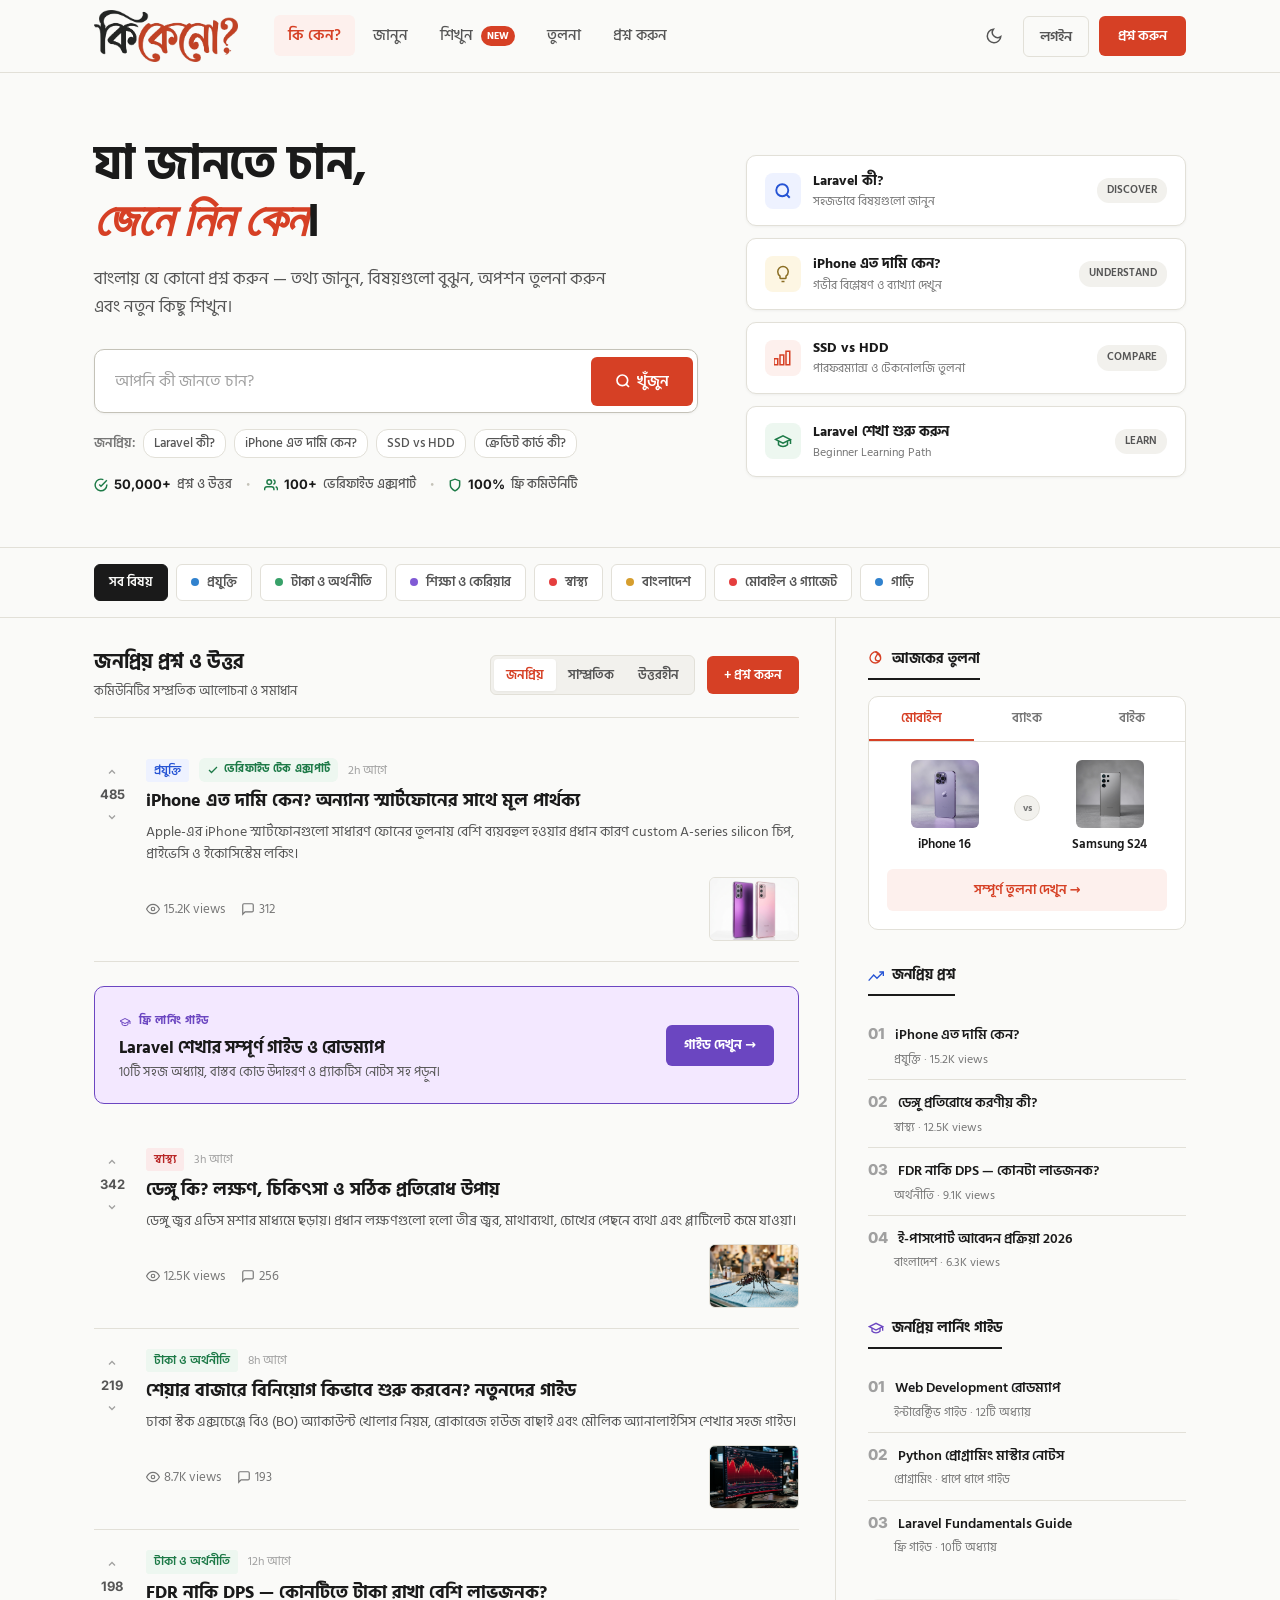
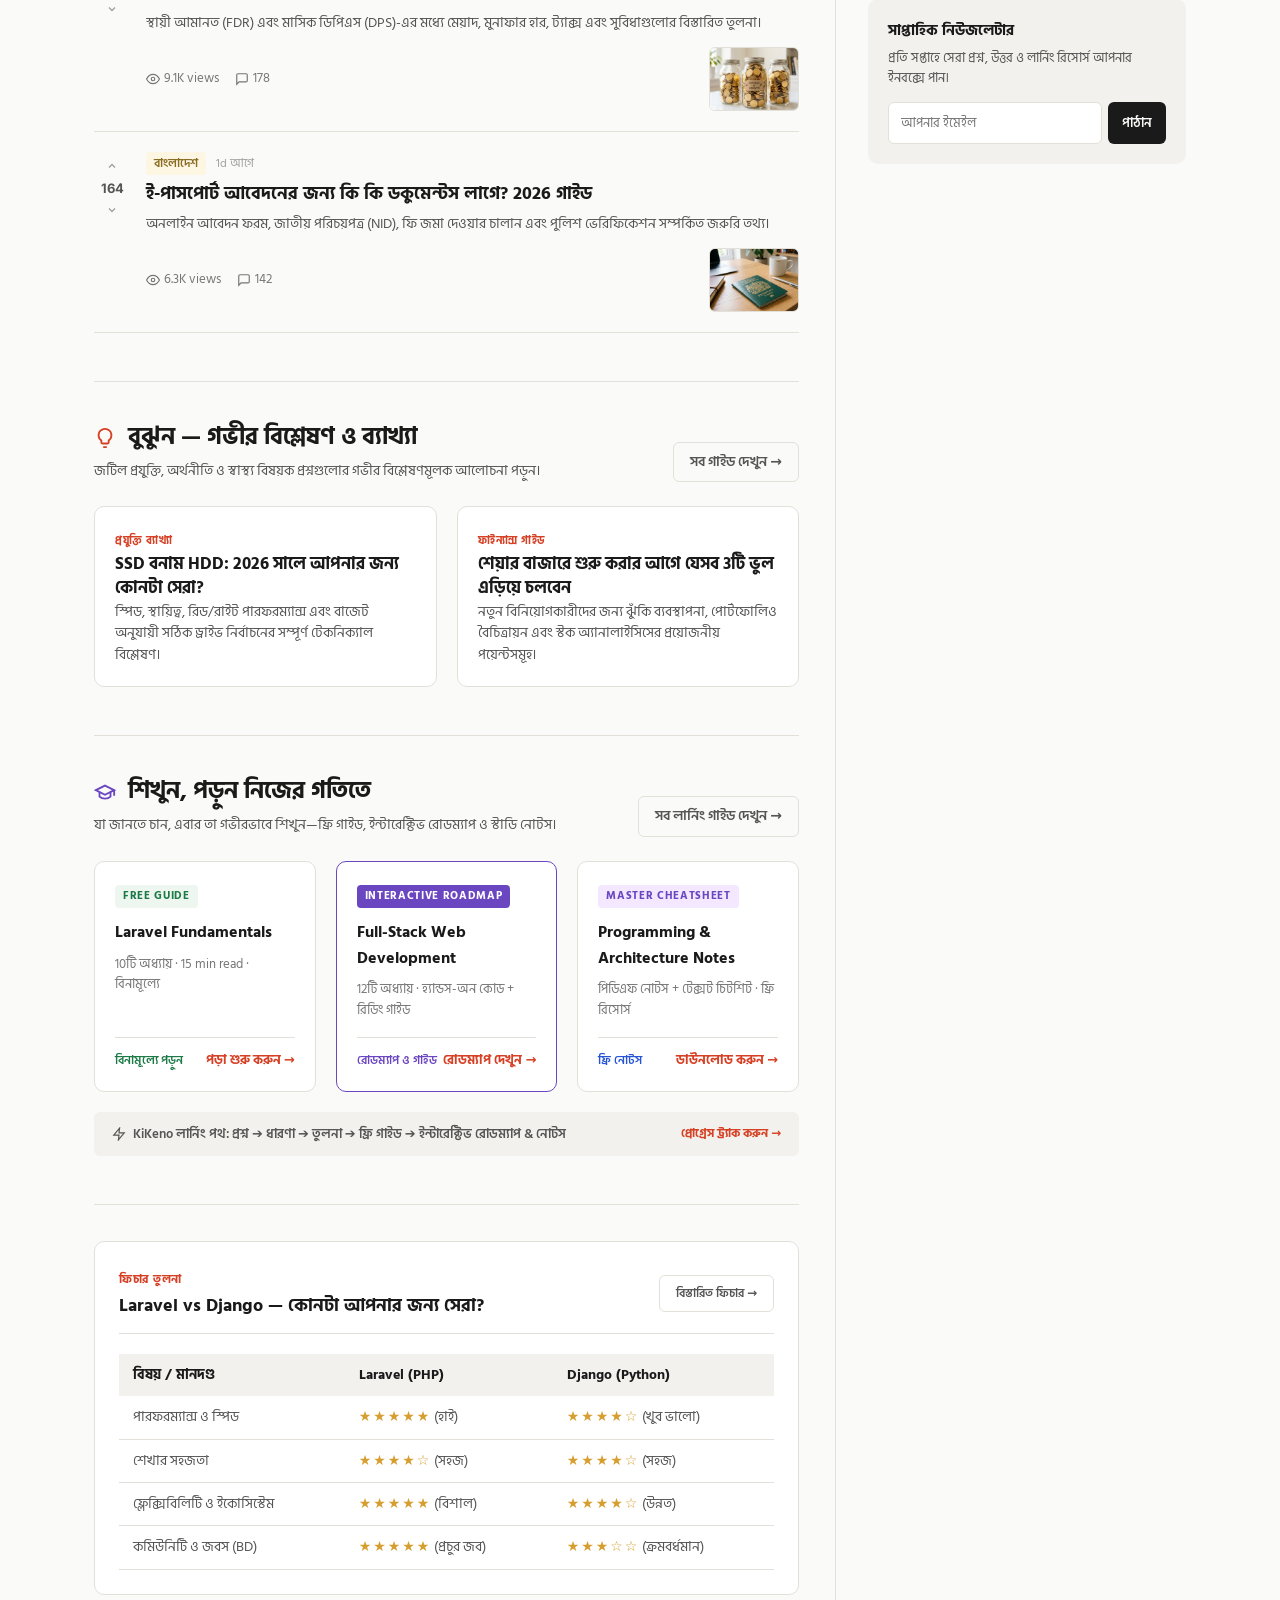
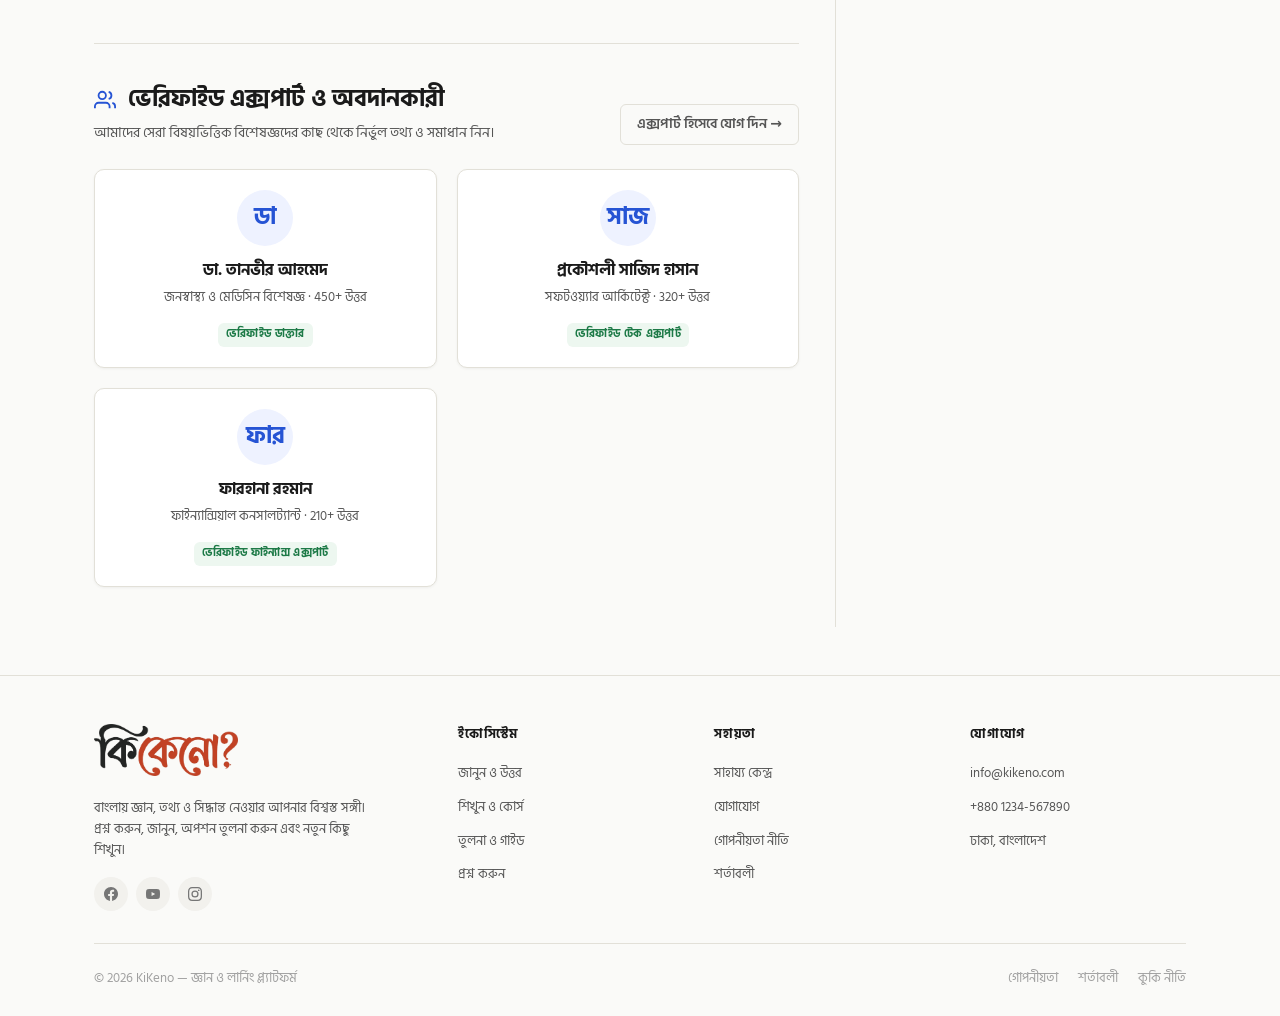
==== commit 2348f8f2: "feat: add new pages for shikhun, tulona, janun, and proshno while updating index and v2 pages" ====
--- a/index.html
+++ b/index.html
@@ -39,11 +39,11 @@
         <img src="assets/images/logo.png" alt="কিকেনো?">
       </a>
       <ul class="nav-menu">
-        <li><a href="#" class="current">কি কেন?</a></li>
-        <li><a href="#janun">জানুন</a></li>
-        <li><a href="#shikhun">শিখুন <span class="nav-badge">NEW</span></a></li>
-        <li><a href="#tulona">তুলনা</a></li>
-        <li><a href="#proshno">প্রশ্ন করুন</a></li>
+        <li><a href="index.html" class="current">কি কেন?</a></li>
+        <li><a href="janun.html">জানুন</a></li>
+        <li><a href="shikhun.html">শিখুন <span class="nav-badge">NEW</span></a></li>
+        <li><a href="tulona.html">তুলনা</a></li>
+        <li><a href="proshno.html">প্রশ্ন করুন</a></li>
       </ul>
     </div>
     <div class="navbar-right">
@@ -52,7 +52,7 @@
         <svg id="iconSun" style="display:none" width="18" height="18" viewBox="0 0 24 24" fill="none" stroke="currentColor" stroke-width="2"><circle cx="12" cy="12" r="5"/><path d="M12 1v2M12 21v2M4.22 4.22l1.42 1.42M18.36 18.36l1.42 1.42M1 12h2M21 12h2M4.22 19.78l1.42-1.42M18.36 5.64l1.42-1.42"/></svg>
       </button>
       <button class="btn-ghost">লগইন</button>
-      <button class="btn-solid">প্রশ্ন করুন</button>
+      <a href="proshno.html" class="btn-solid">প্রশ্ন করুন</a>
       <button class="mobile-toggle" id="mobileToggle" aria-label="মেনু">
         <svg width="22" height="22" viewBox="0 0 24 24" fill="none" stroke="currentColor" stroke-width="2"><path d="M4 6h16M4 12h16M4 18h16"/></svg>
       </button>
@@ -60,15 +60,15 @@
   </div>
   <nav class="nav-mobile" id="mobileMenu">
     <ul>
-      <li><a href="#">কি কেন?</a></li>
-      <li><a href="#janun">জানুন</a></li>
-      <li><a href="#shikhun">শিখুন</a></li>
-      <li><a href="#tulona">তুলনা</a></li>
-      <li><a href="#proshno">প্রশ্ন করুন</a></li>
+      <li><a href="index.html">কি কেন?</a></li>
+      <li><a href="janun.html">জানুন</a></li>
+      <li><a href="shikhun.html">শিখুন</a></li>
+      <li><a href="tulona.html">তুলনা</a></li>
+      <li><a href="proshno.html">প্রশ্ন করুন</a></li>
     </ul>
     <div style="display:flex; gap:10px; margin-top:12px;">
       <button class="btn-ghost" style="flex:1;">লগইন</button>
-      <button class="btn-solid" style="flex:1;">প্রশ্ন করুন</button>
+      <a href="proshno.html" class="btn-solid" style="flex:1;">প্রশ্ন করুন</a>
     </div>
   </nav>
 </header>
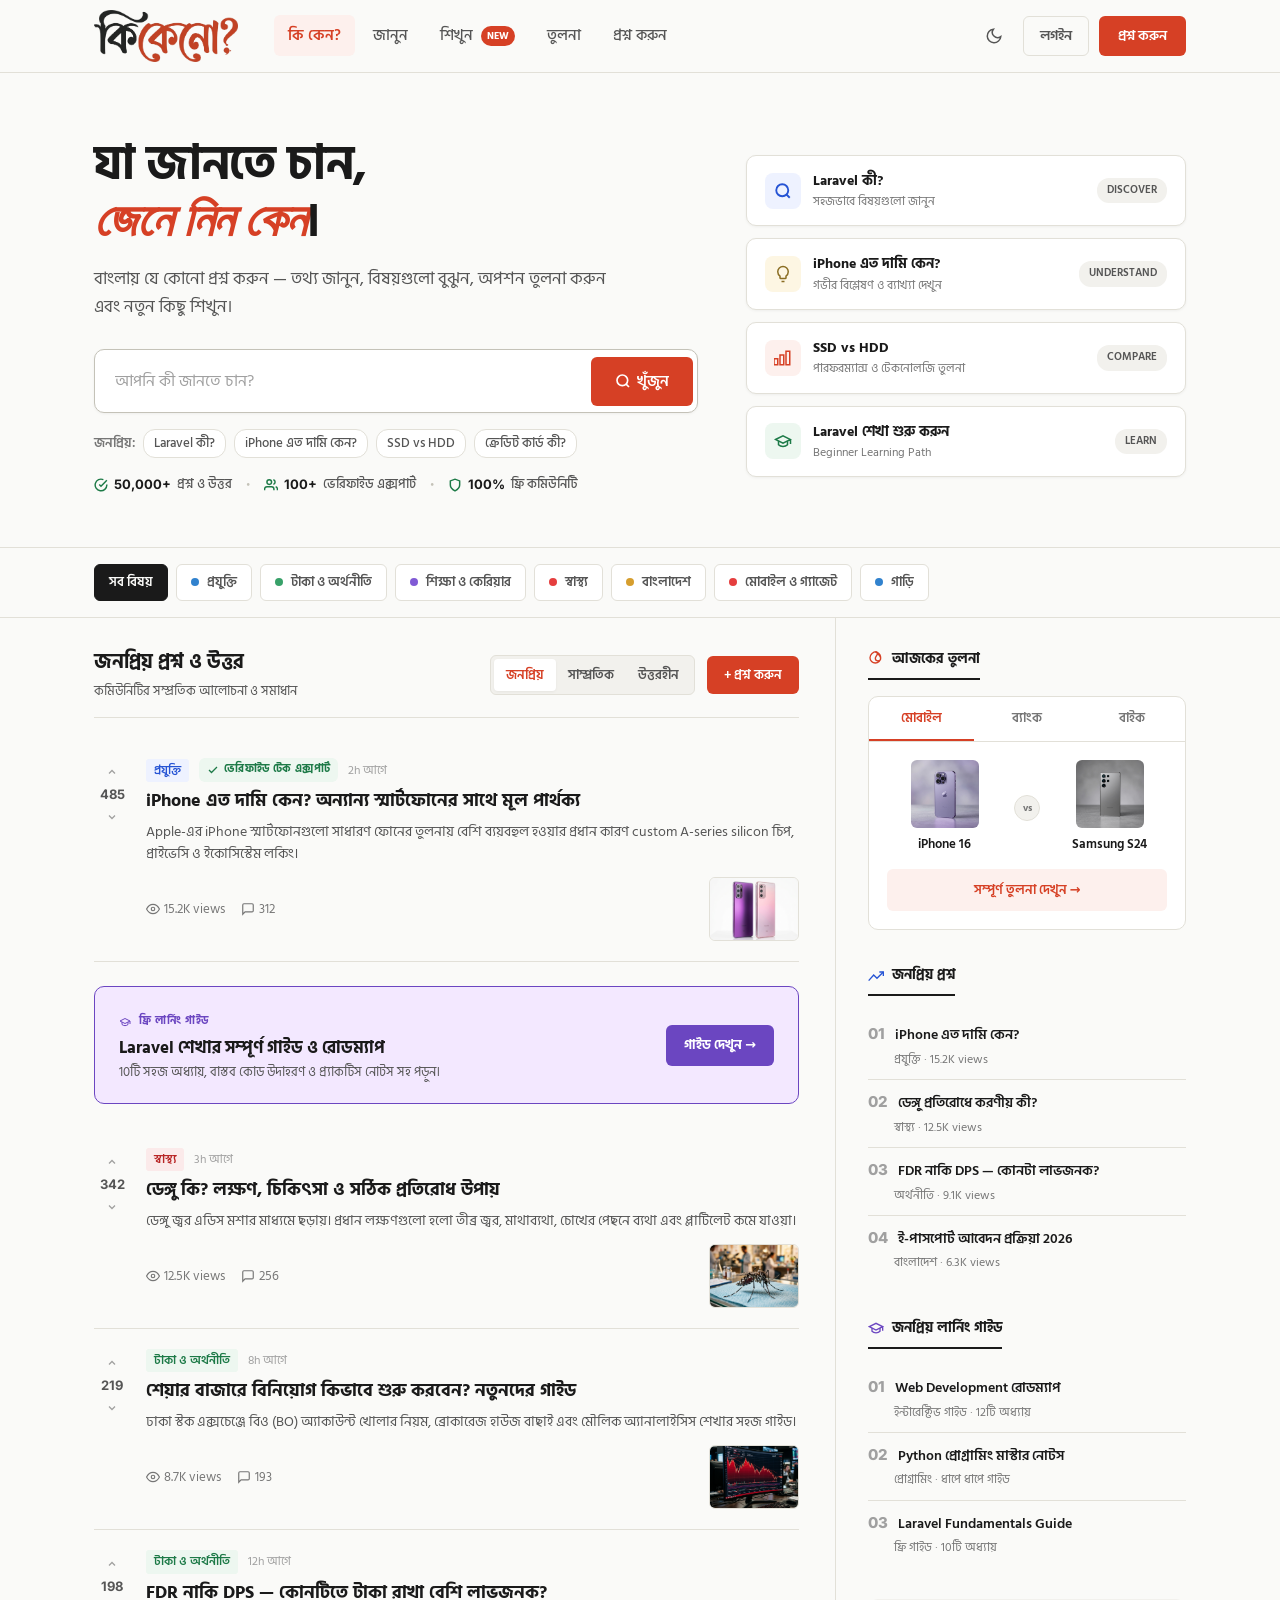
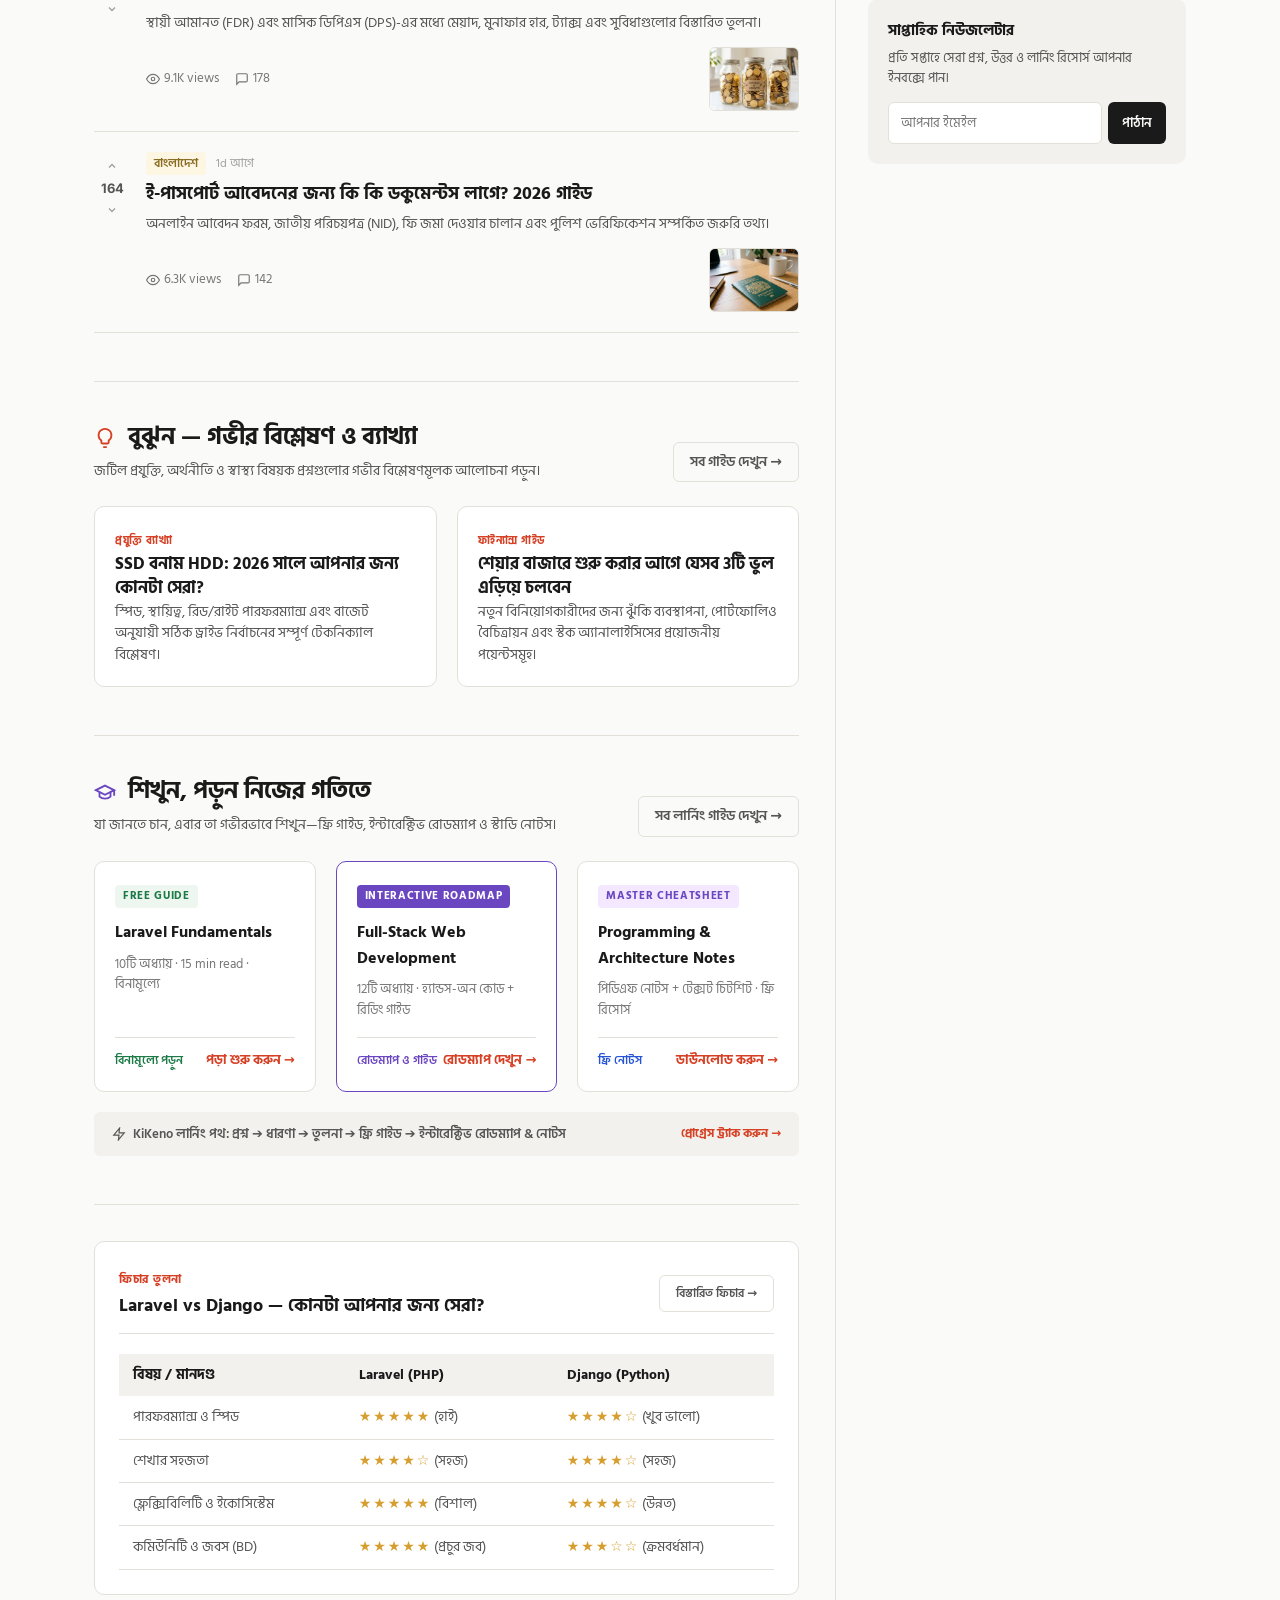
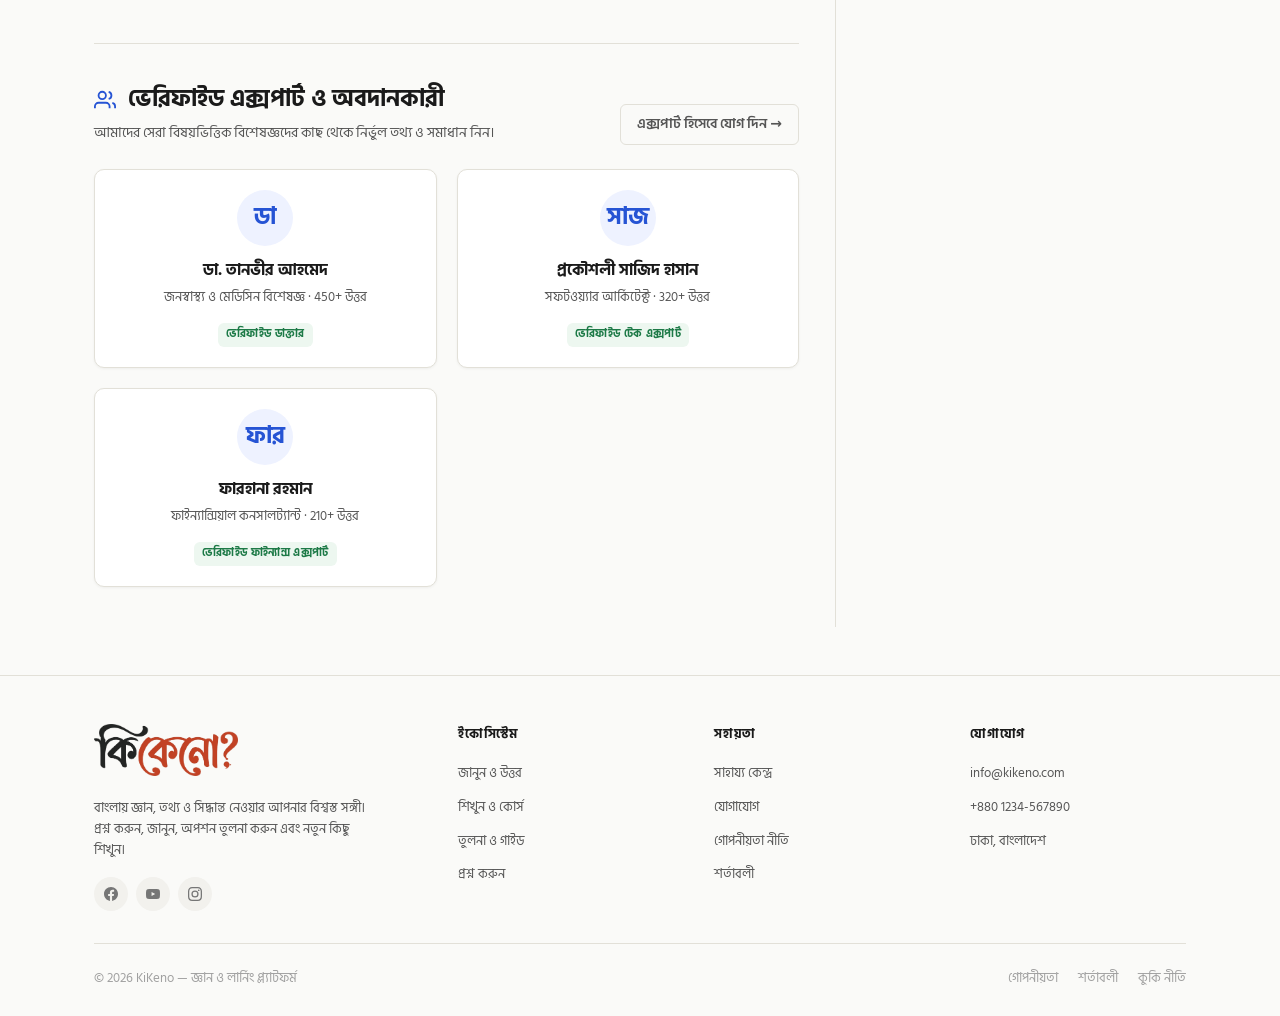
==== commit 44c7cd27: "feat: implement user authentication pages and integrate login/register flows into the site navigatio" ====
--- a/index.html
+++ b/index.html
@@ -51,7 +51,7 @@
         <svg id="iconMoon" width="18" height="18" viewBox="0 0 24 24" fill="none" stroke="currentColor" stroke-width="2"><path d="M21 12.79A9 9 0 1111.21 3 7 7 0 0021 12.79z"/></svg>
         <svg id="iconSun" style="display:none" width="18" height="18" viewBox="0 0 24 24" fill="none" stroke="currentColor" stroke-width="2"><circle cx="12" cy="12" r="5"/><path d="M12 1v2M12 21v2M4.22 4.22l1.42 1.42M18.36 18.36l1.42 1.42M1 12h2M21 12h2M4.22 19.78l1.42-1.42M18.36 5.64l1.42-1.42"/></svg>
       </button>
-      <button class="btn-ghost">লগইন</button>
+      <a href="login.html" class="btn-ghost">লগইন</a>
       <a href="proshno.html" class="btn-solid">প্রশ্ন করুন</a>
       <button class="mobile-toggle" id="mobileToggle" aria-label="মেনু">
         <svg width="22" height="22" viewBox="0 0 24 24" fill="none" stroke="currentColor" stroke-width="2"><path d="M4 6h16M4 12h16M4 18h16"/></svg>
@@ -67,7 +67,7 @@
       <li><a href="proshno.html">প্রশ্ন করুন</a></li>
     </ul>
     <div style="display:flex; gap:10px; margin-top:12px;">
-      <button class="btn-ghost" style="flex:1;">লগইন</button>
+      <a href="login.html" class="btn-ghost" style="flex:1;">লগইন</a>
       <a href="proshno.html" class="btn-solid" style="flex:1;">প্রশ্ন করুন</a>
     </div>
   </nav>
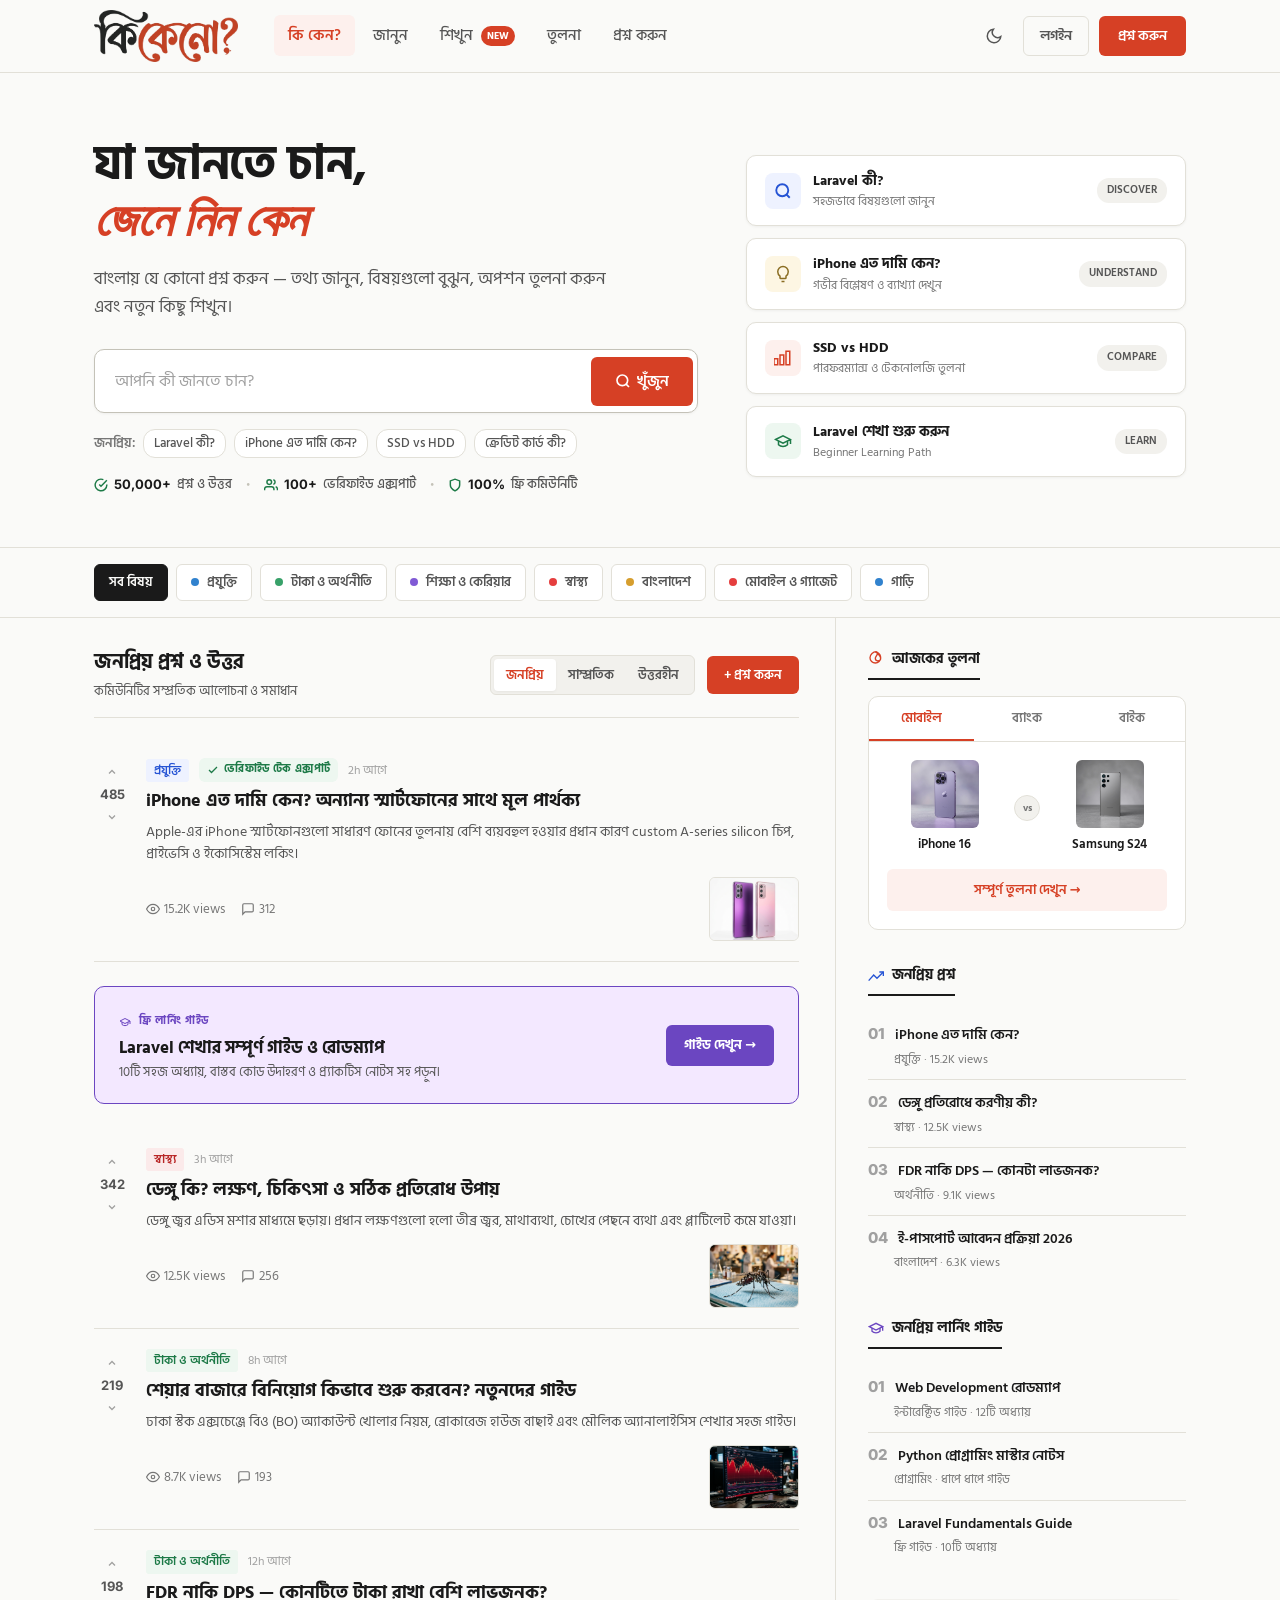
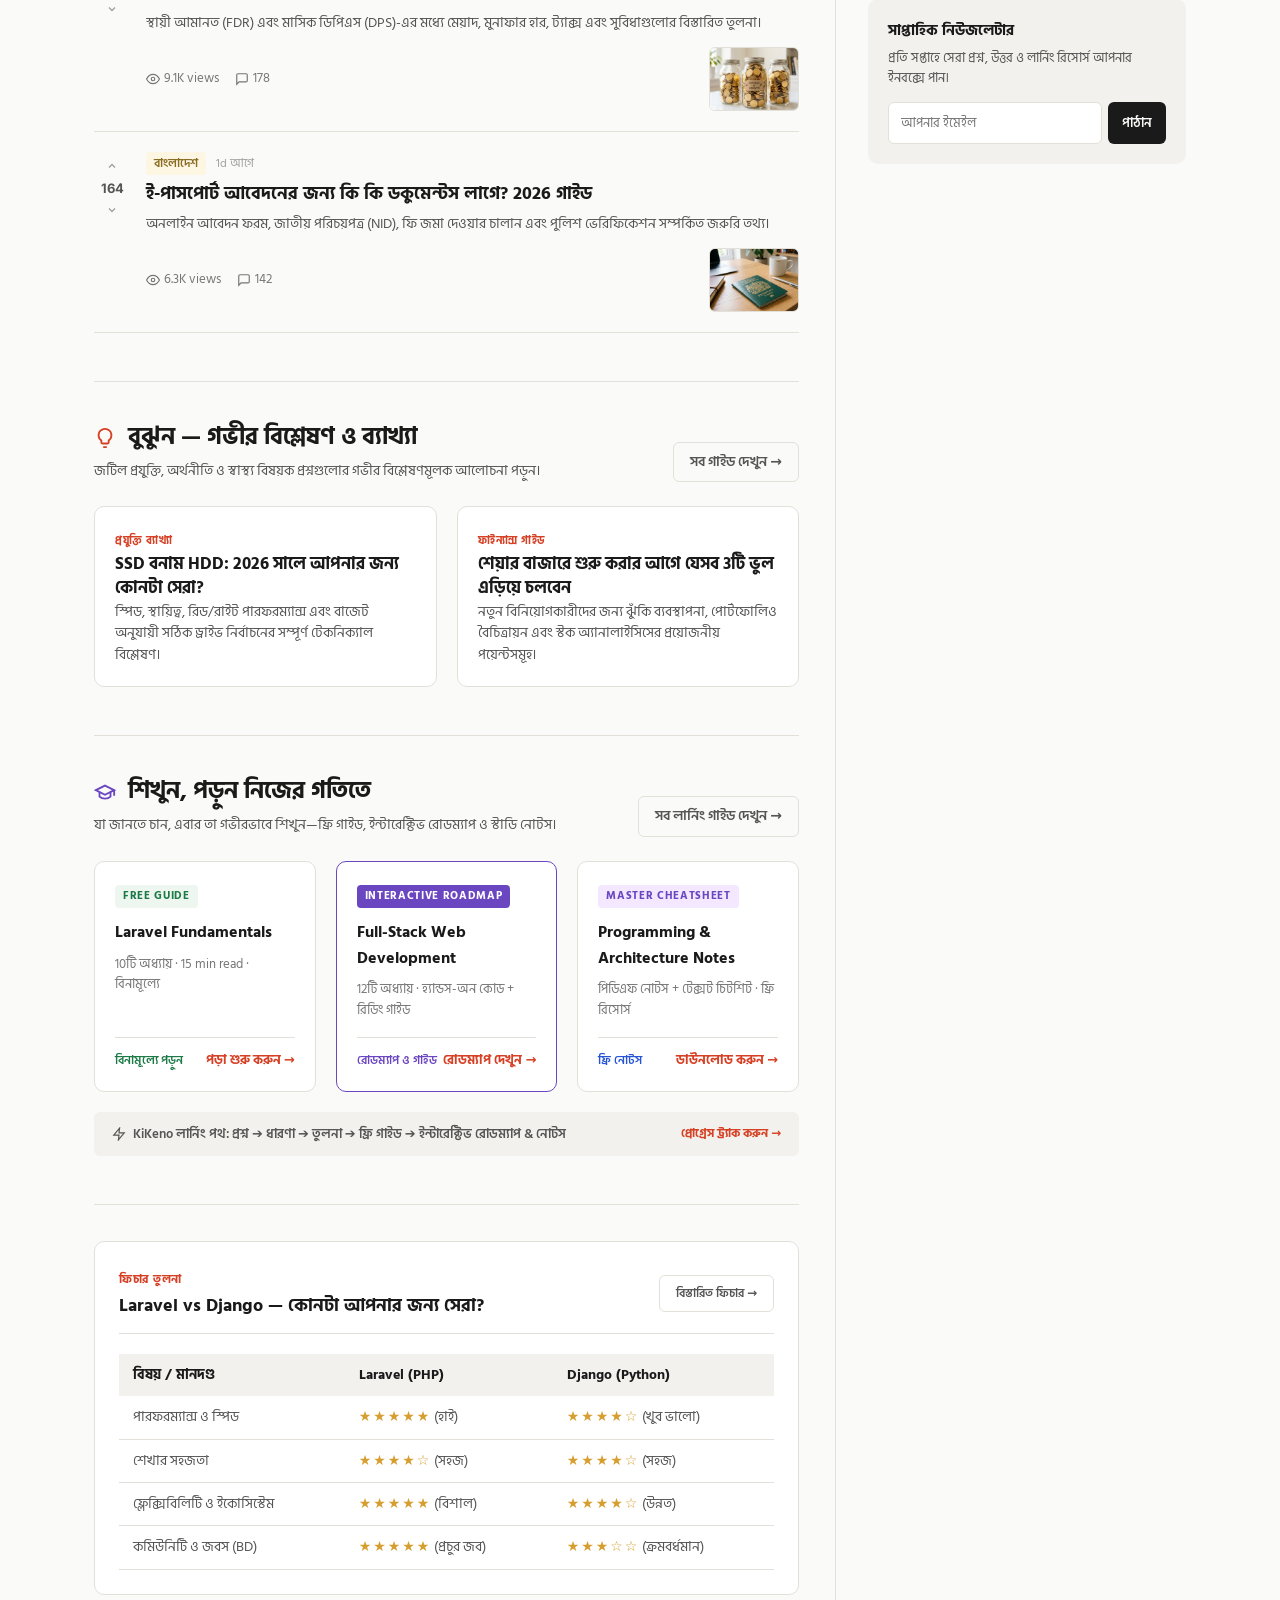
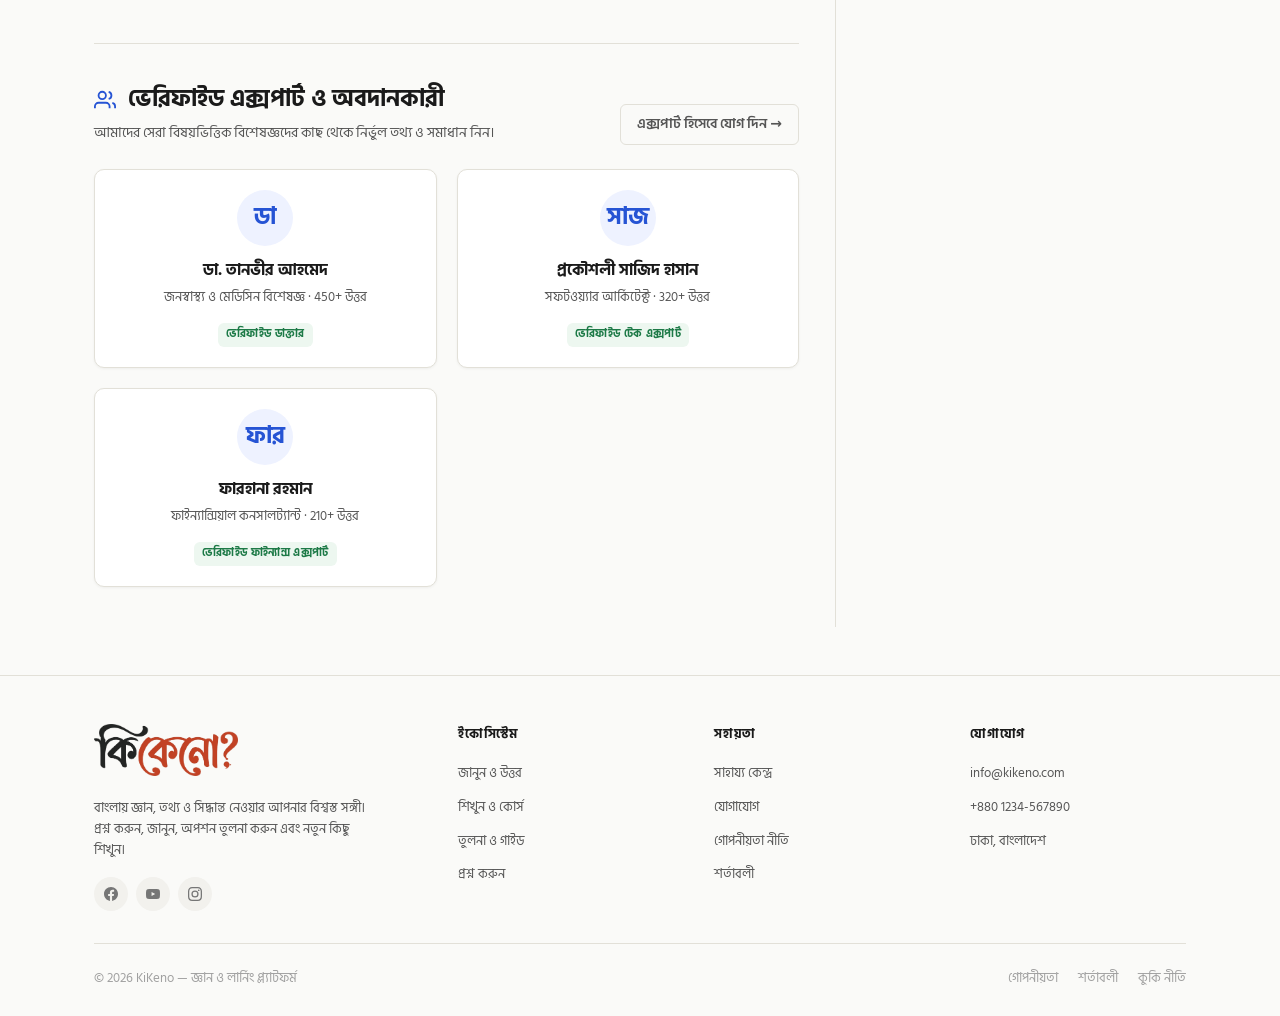
==== commit d3ac81fc: "refactor: update structure and meta tags across index and v2 landing pages" ====
--- a/index.html
+++ b/index.html
@@ -79,7 +79,7 @@
     <div class="hero-grid">
       <div>
         <h1 class="hero-headline">
-          যা জানতে চান,<br><span class="em">জেনে নিন কেন</span>।
+          যা জানতে চান,<br><span class="em">জেনে নিন কেন</span>
         </h1>
         <p class="hero-sub">বাংলায় যে কোনো প্রশ্ন করুন — তথ্য জানুন, বিষয়গুলো বুঝুন, অপশন তুলনা করুন এবং নতুন কিছু শিখুন।</p>
         
